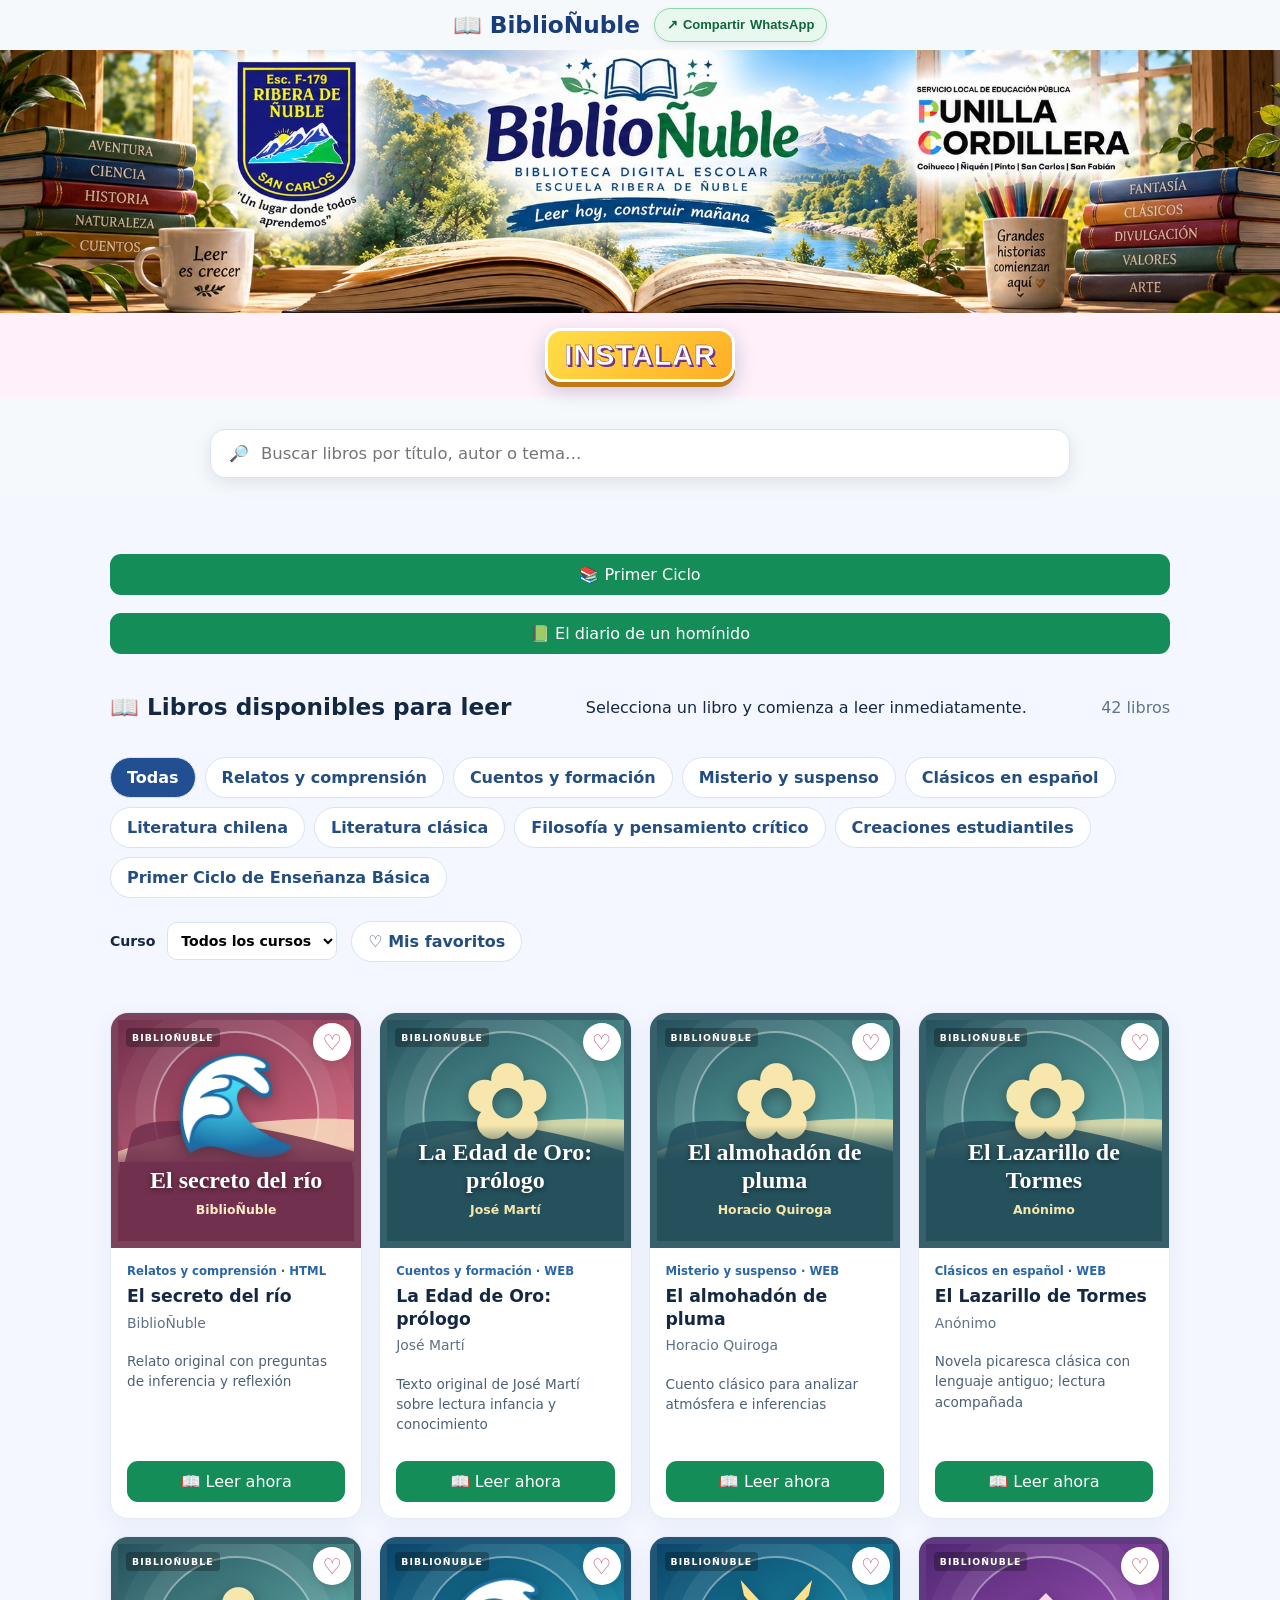
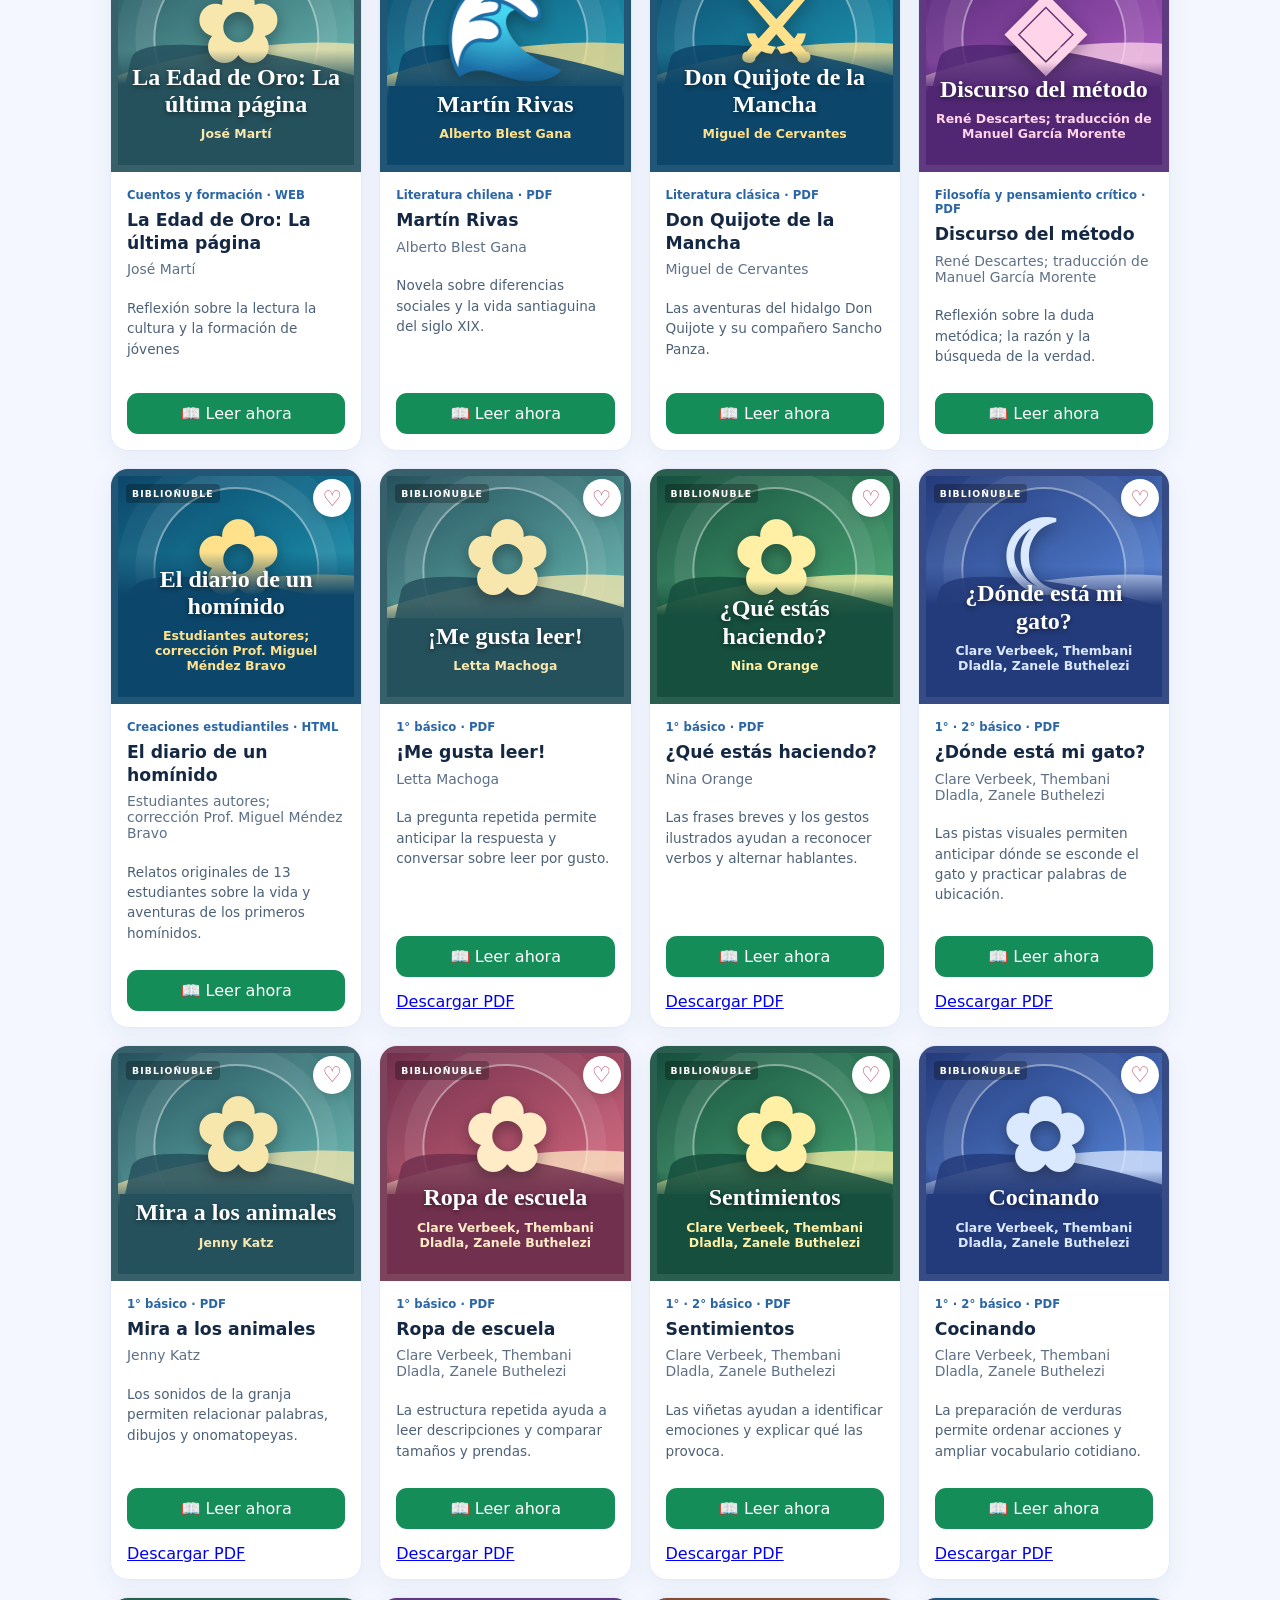
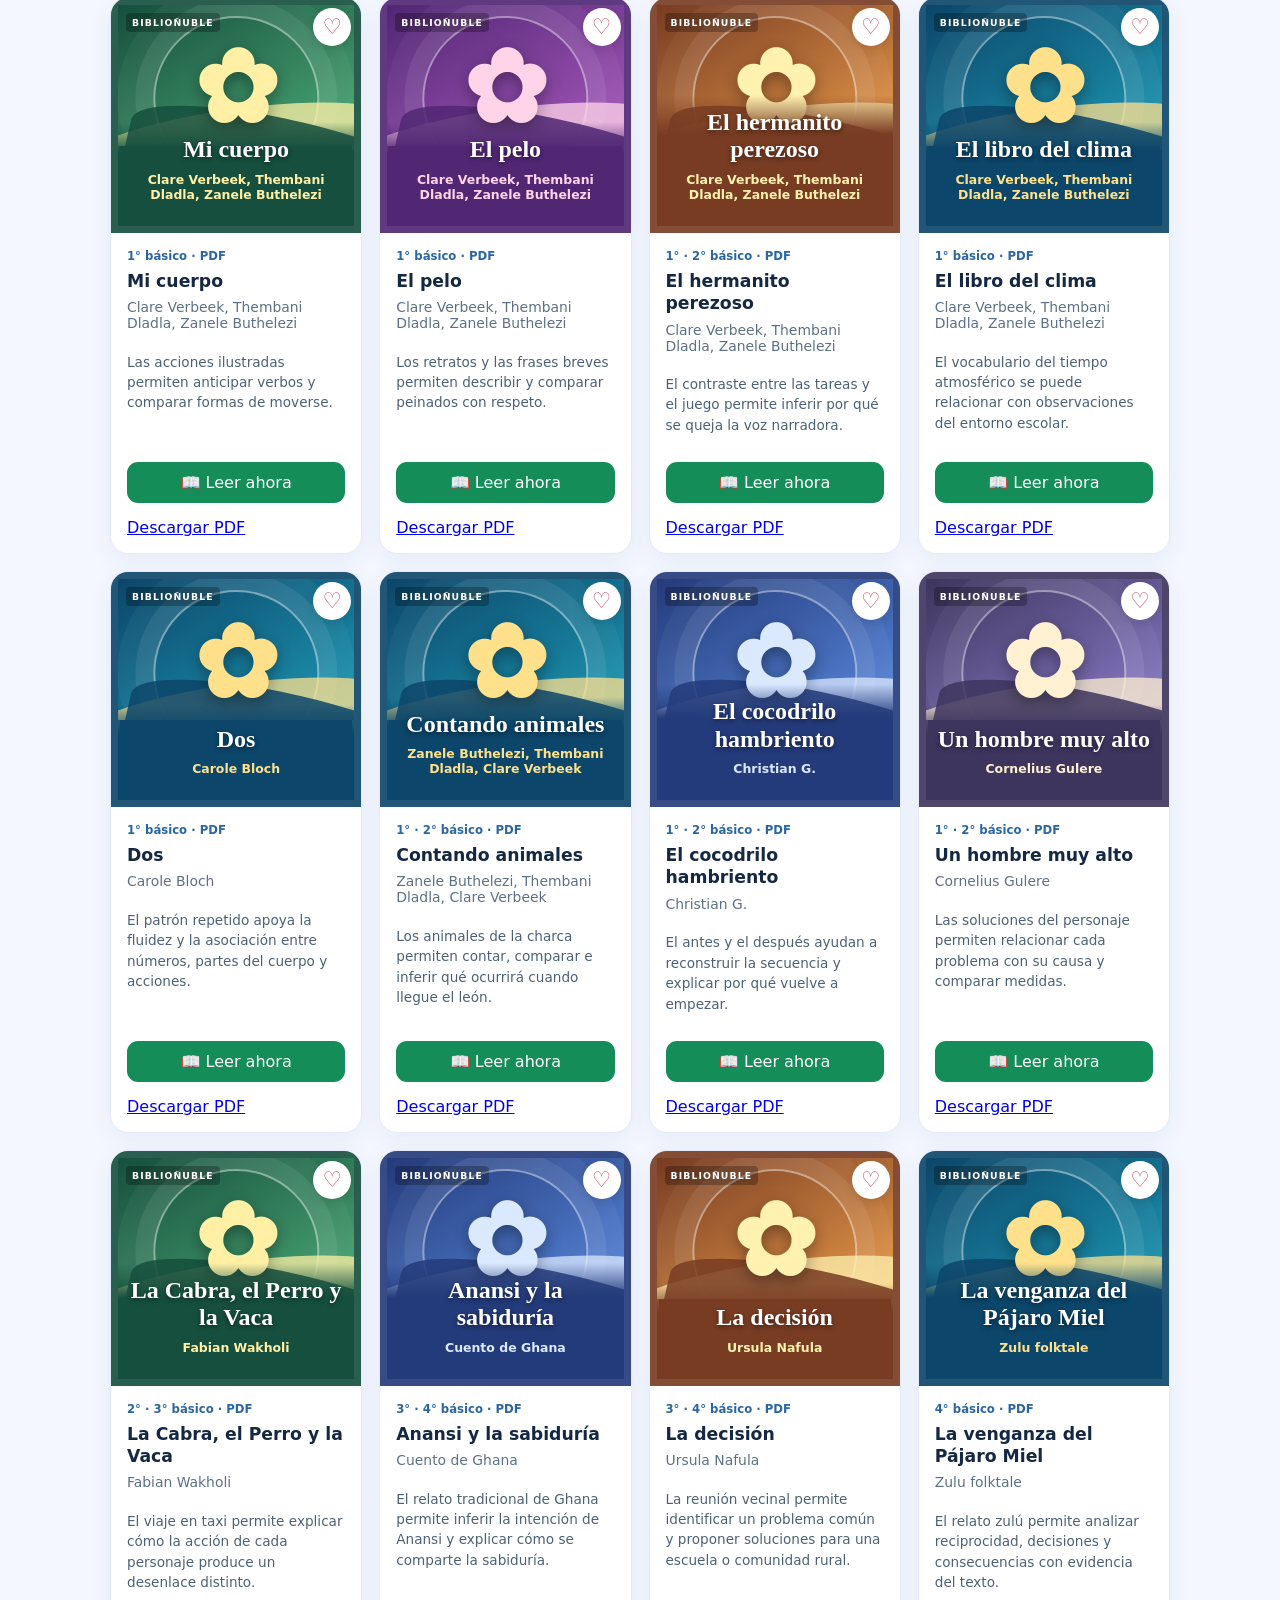
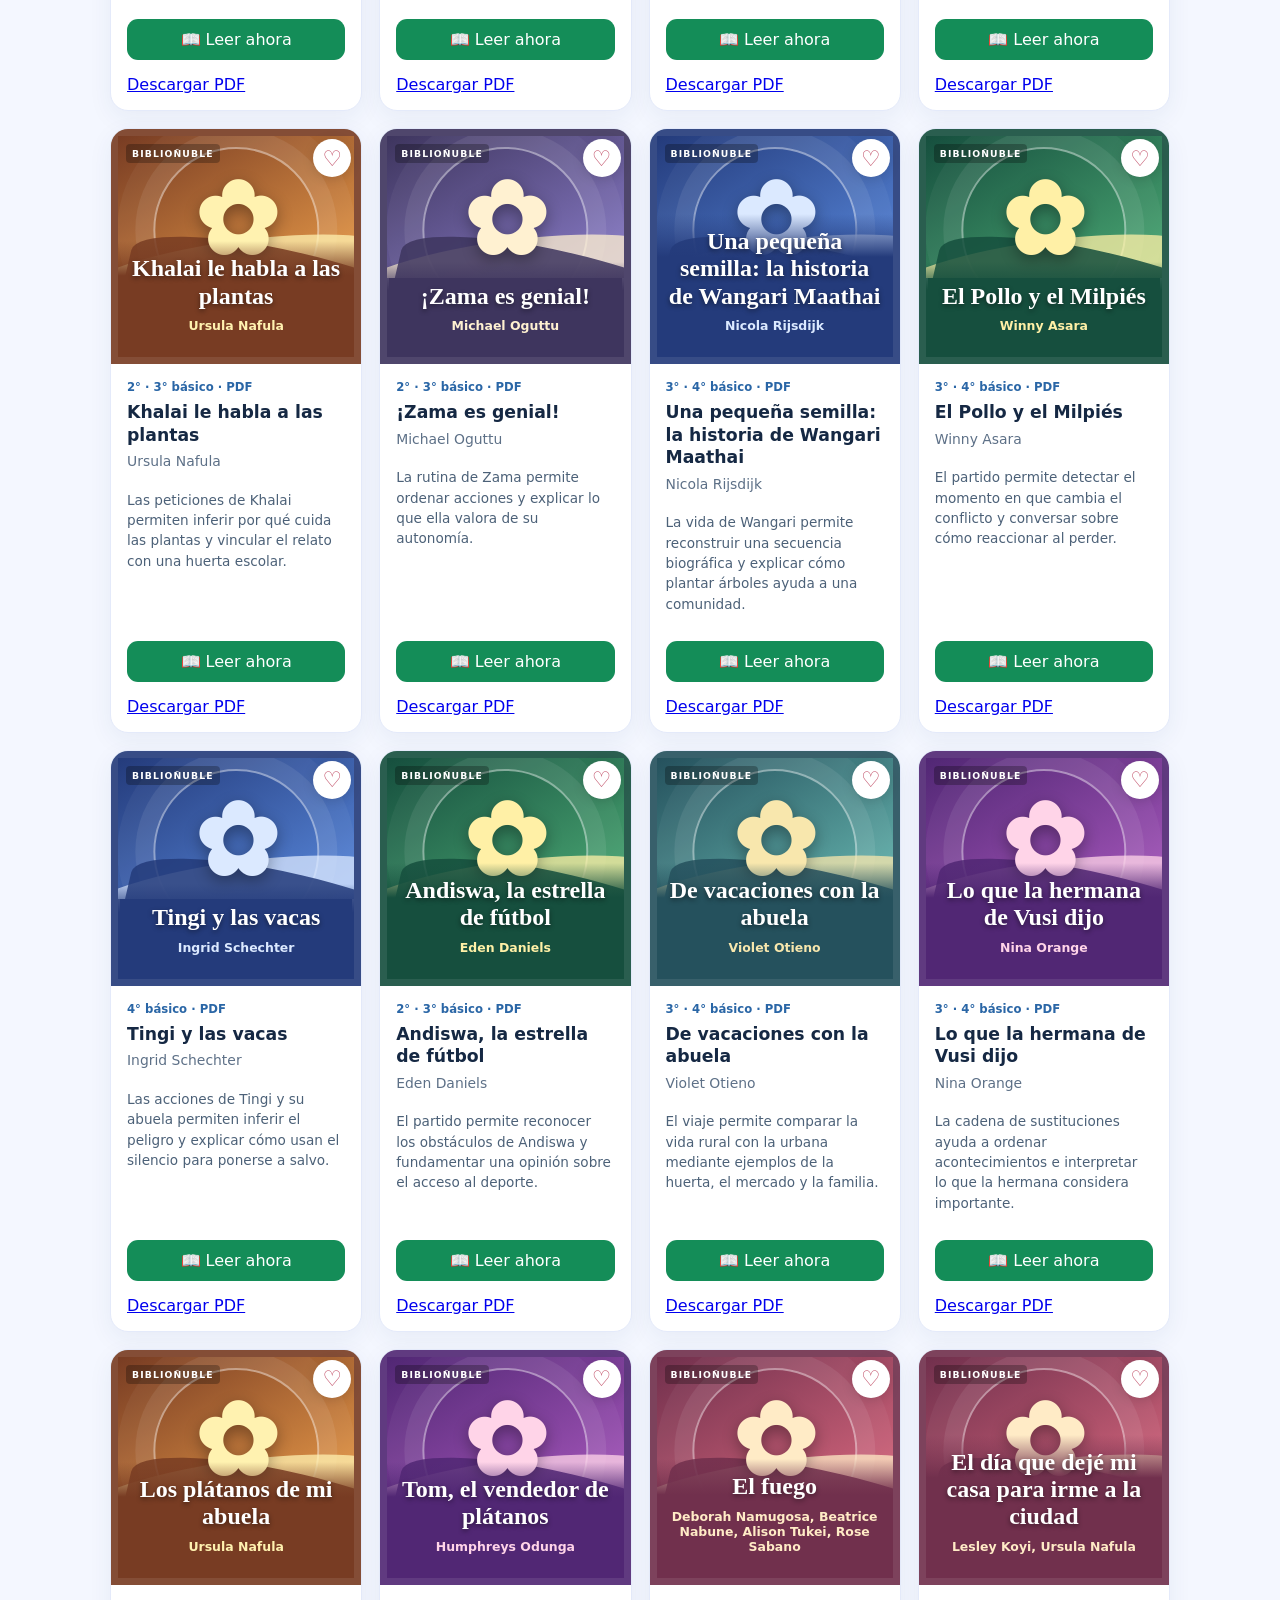
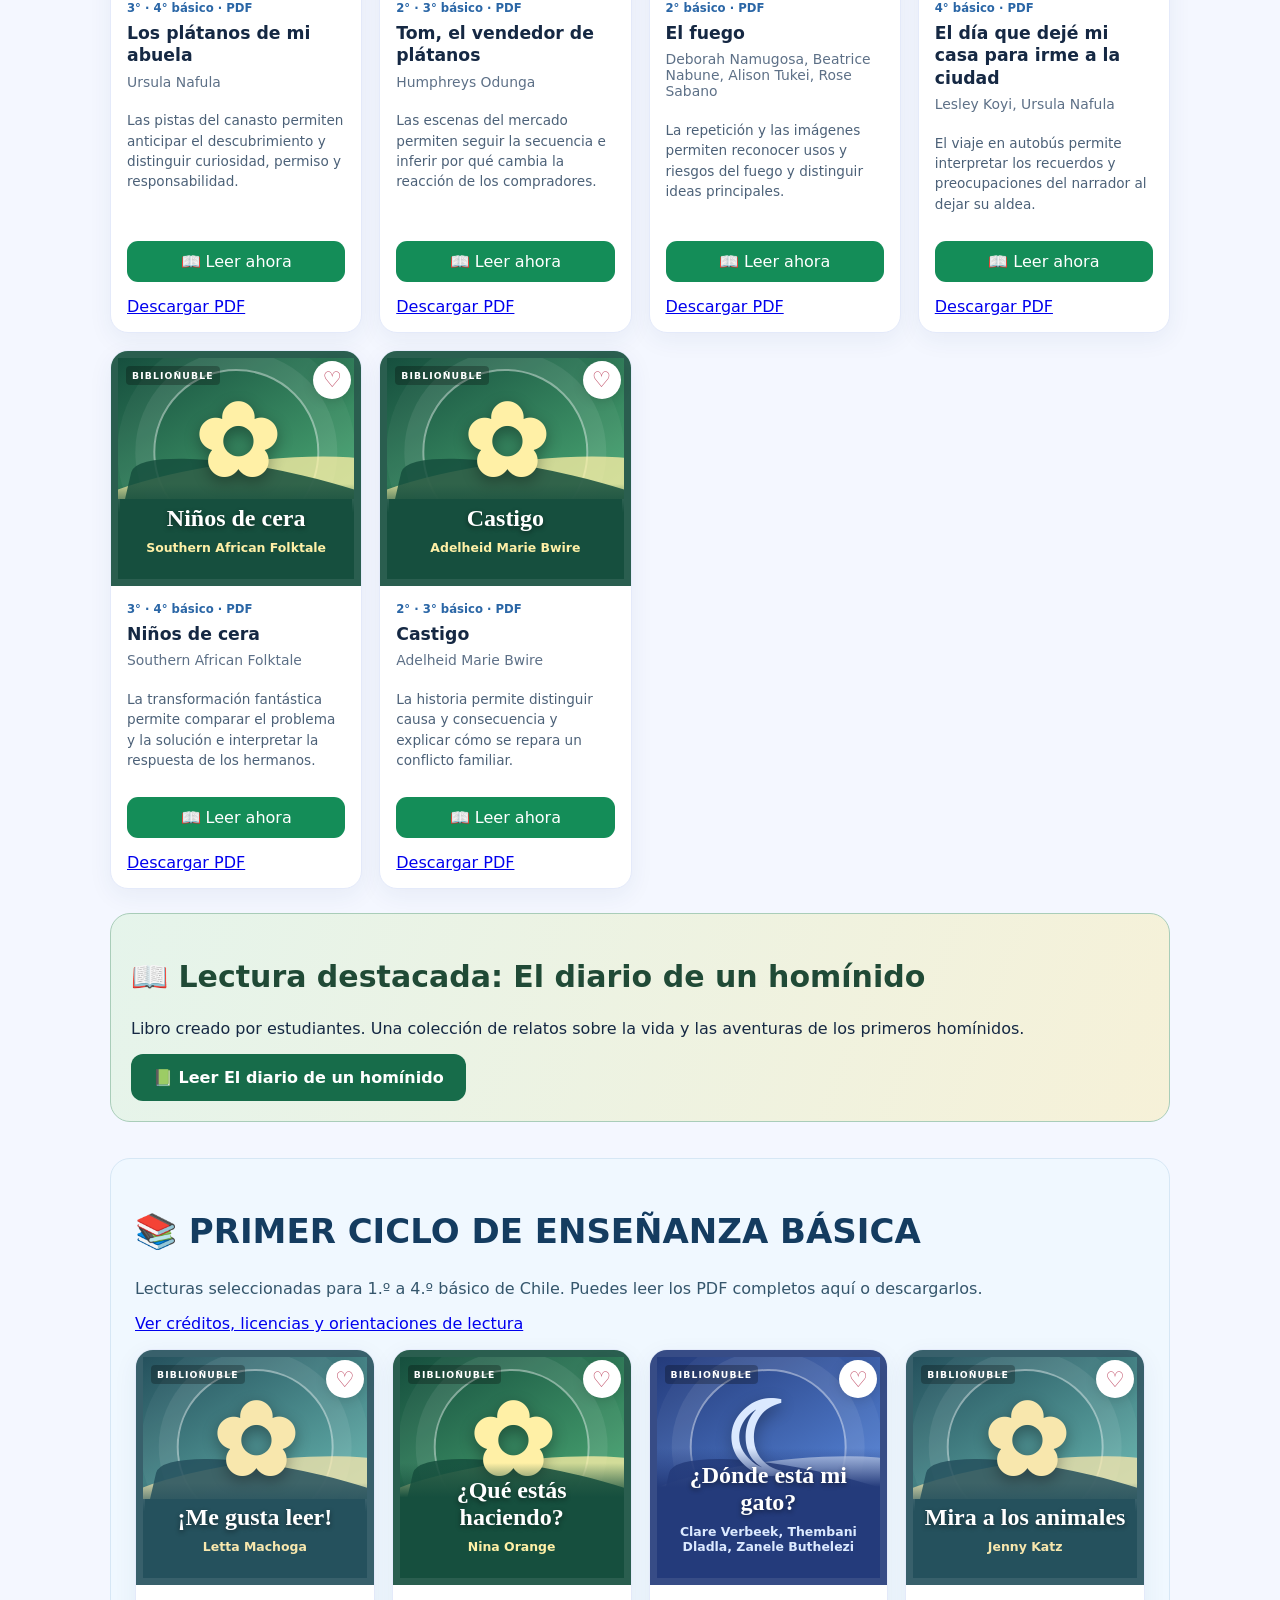
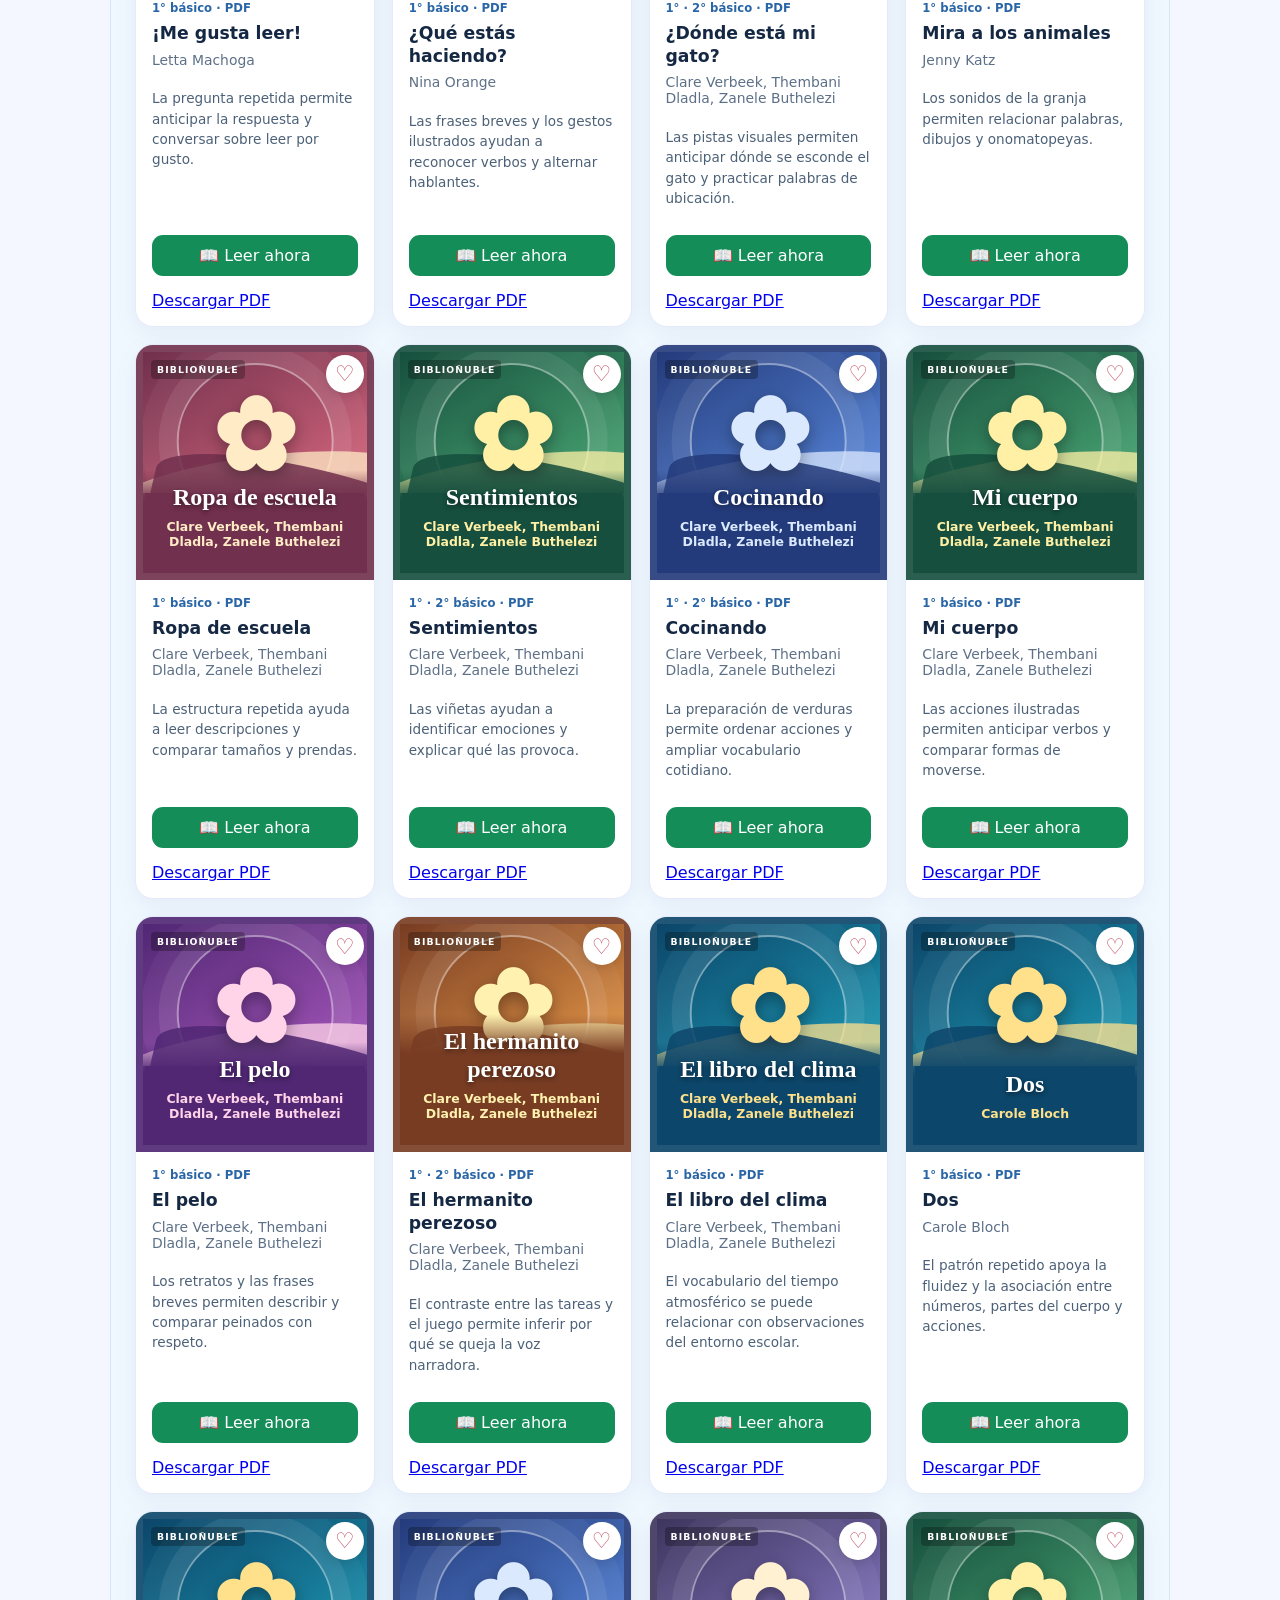
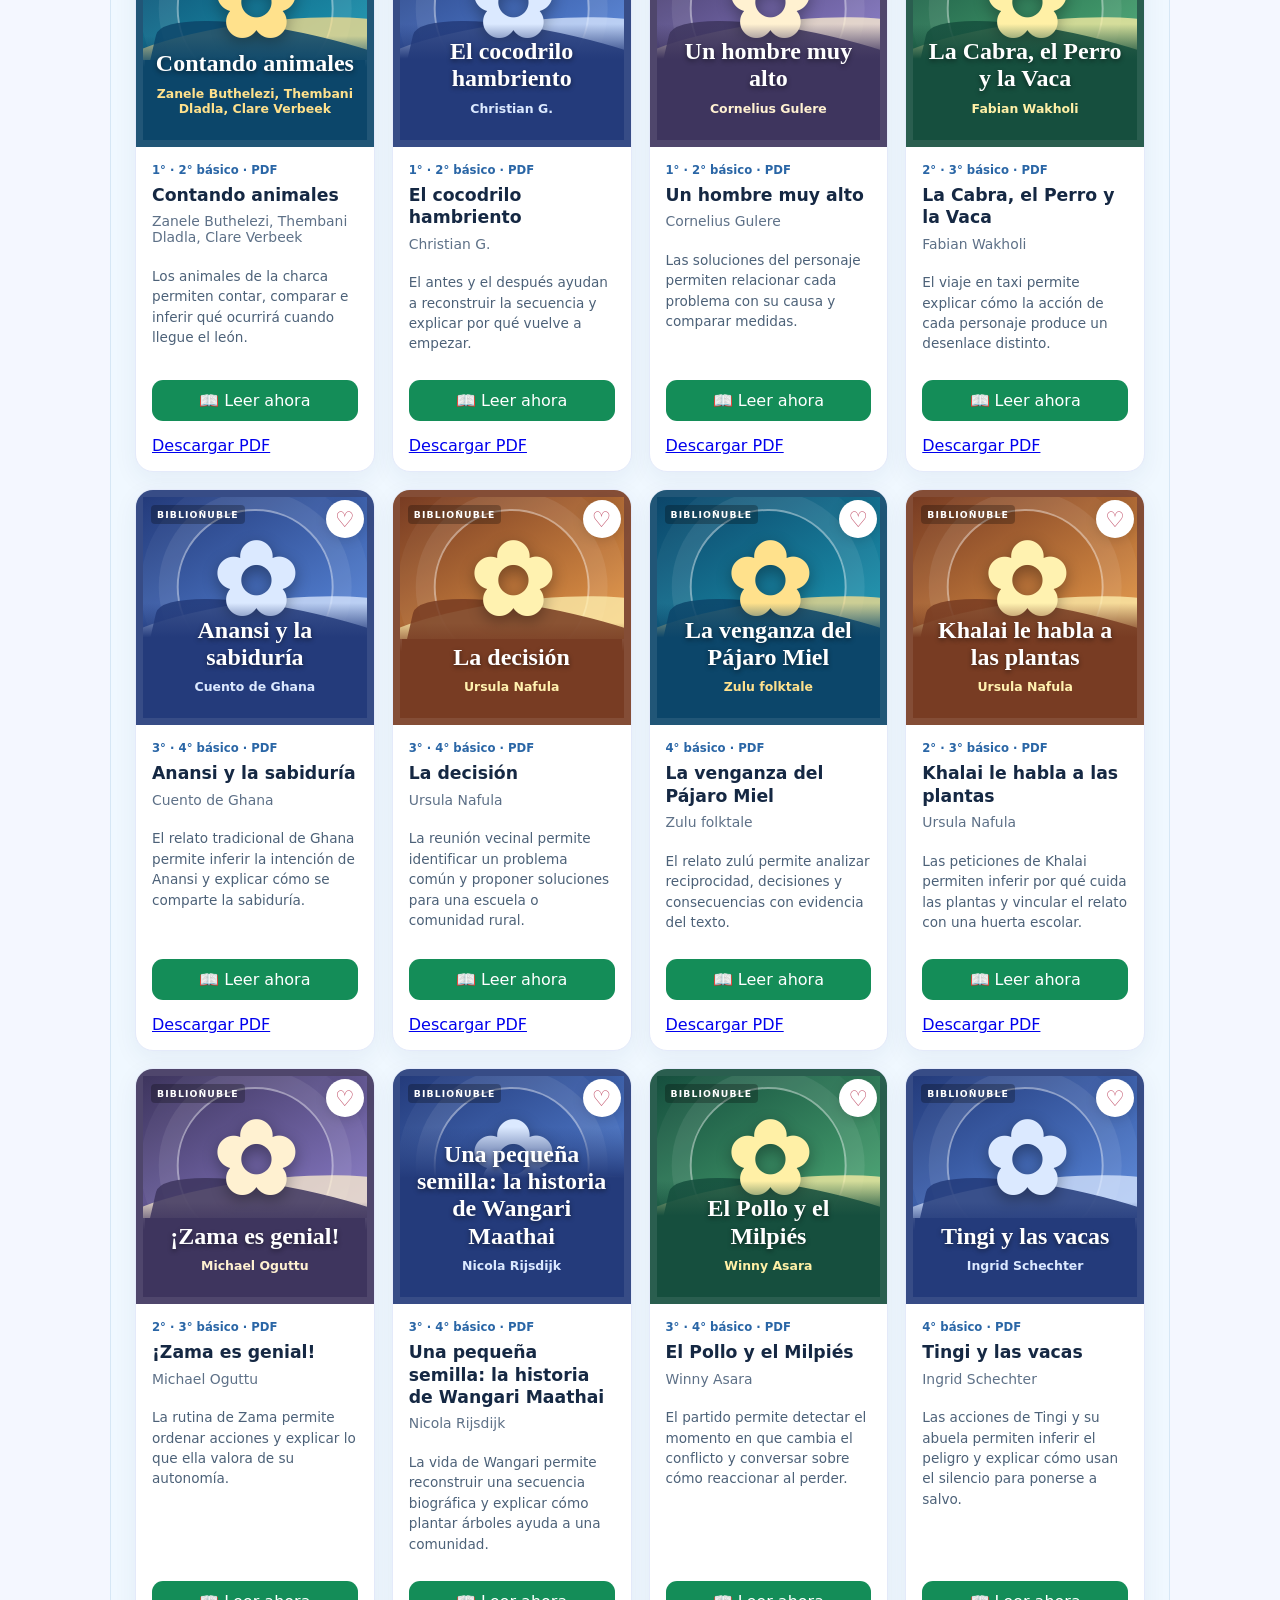
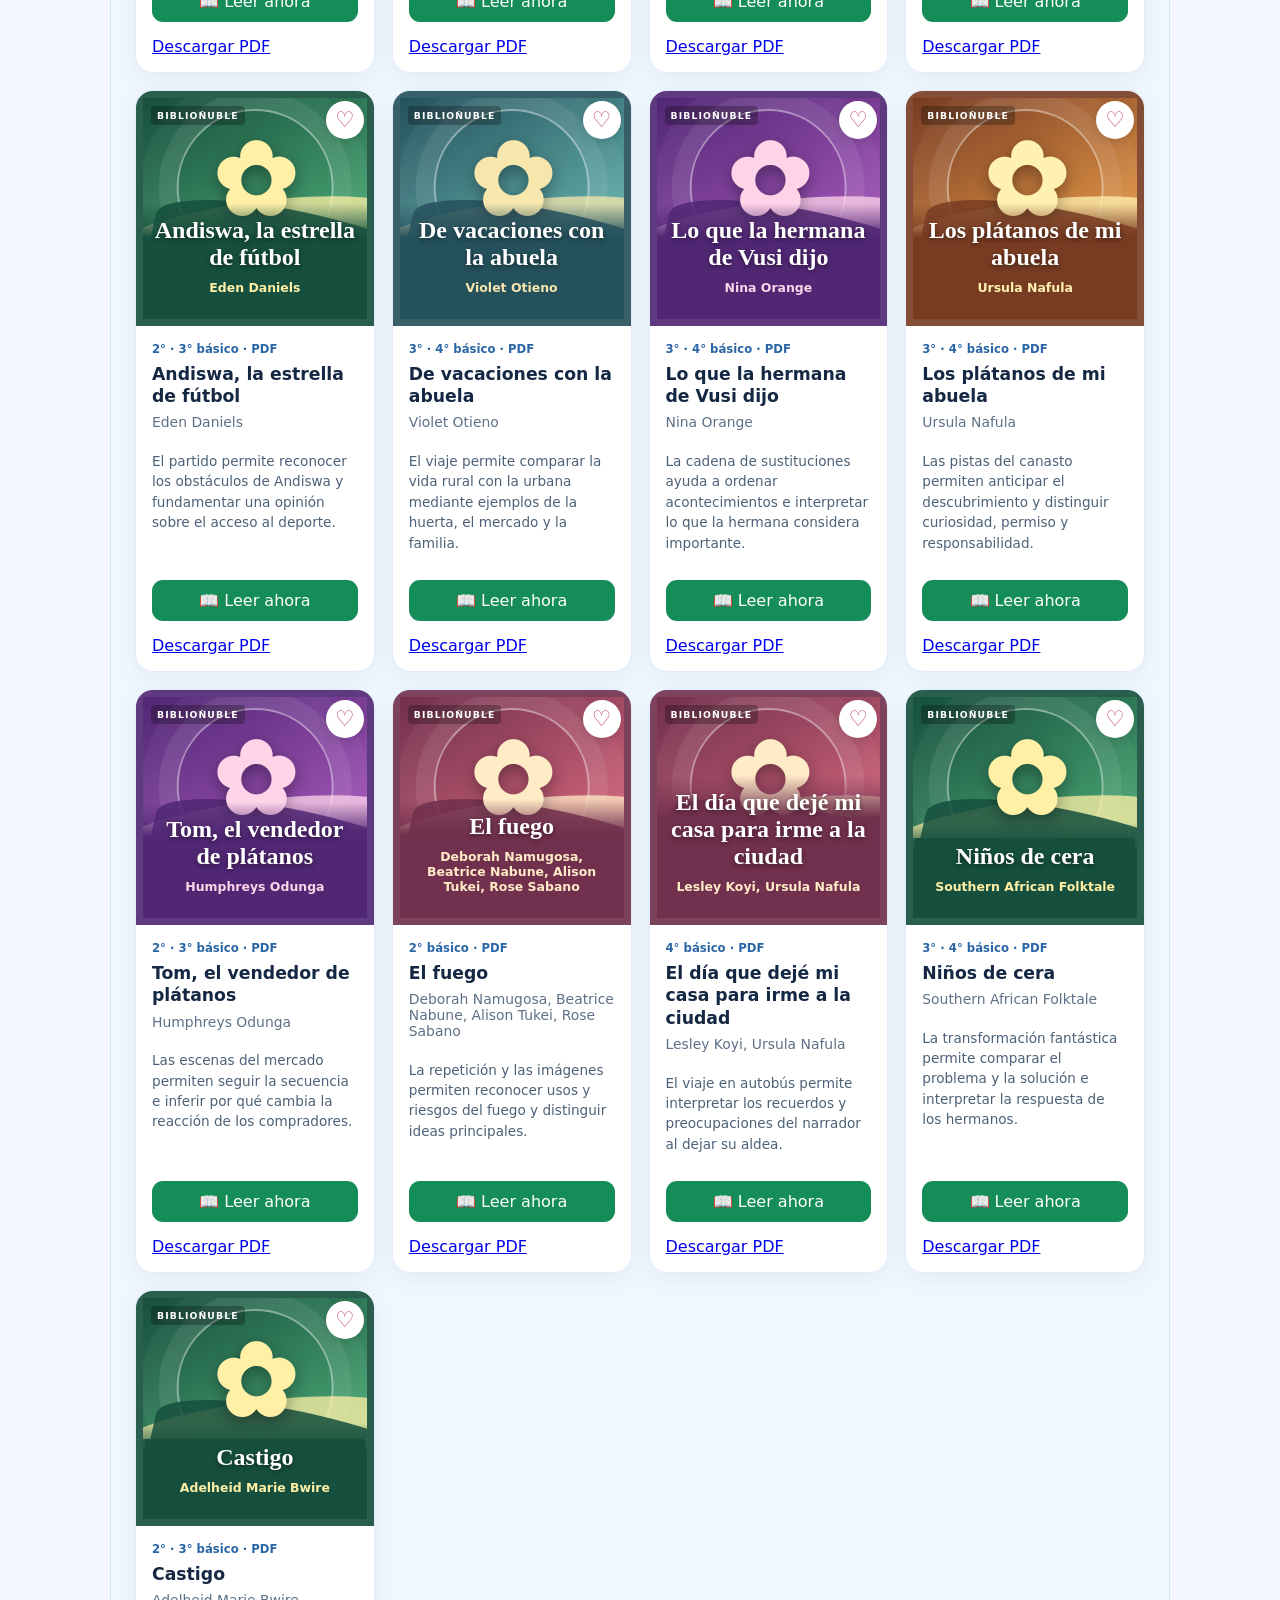
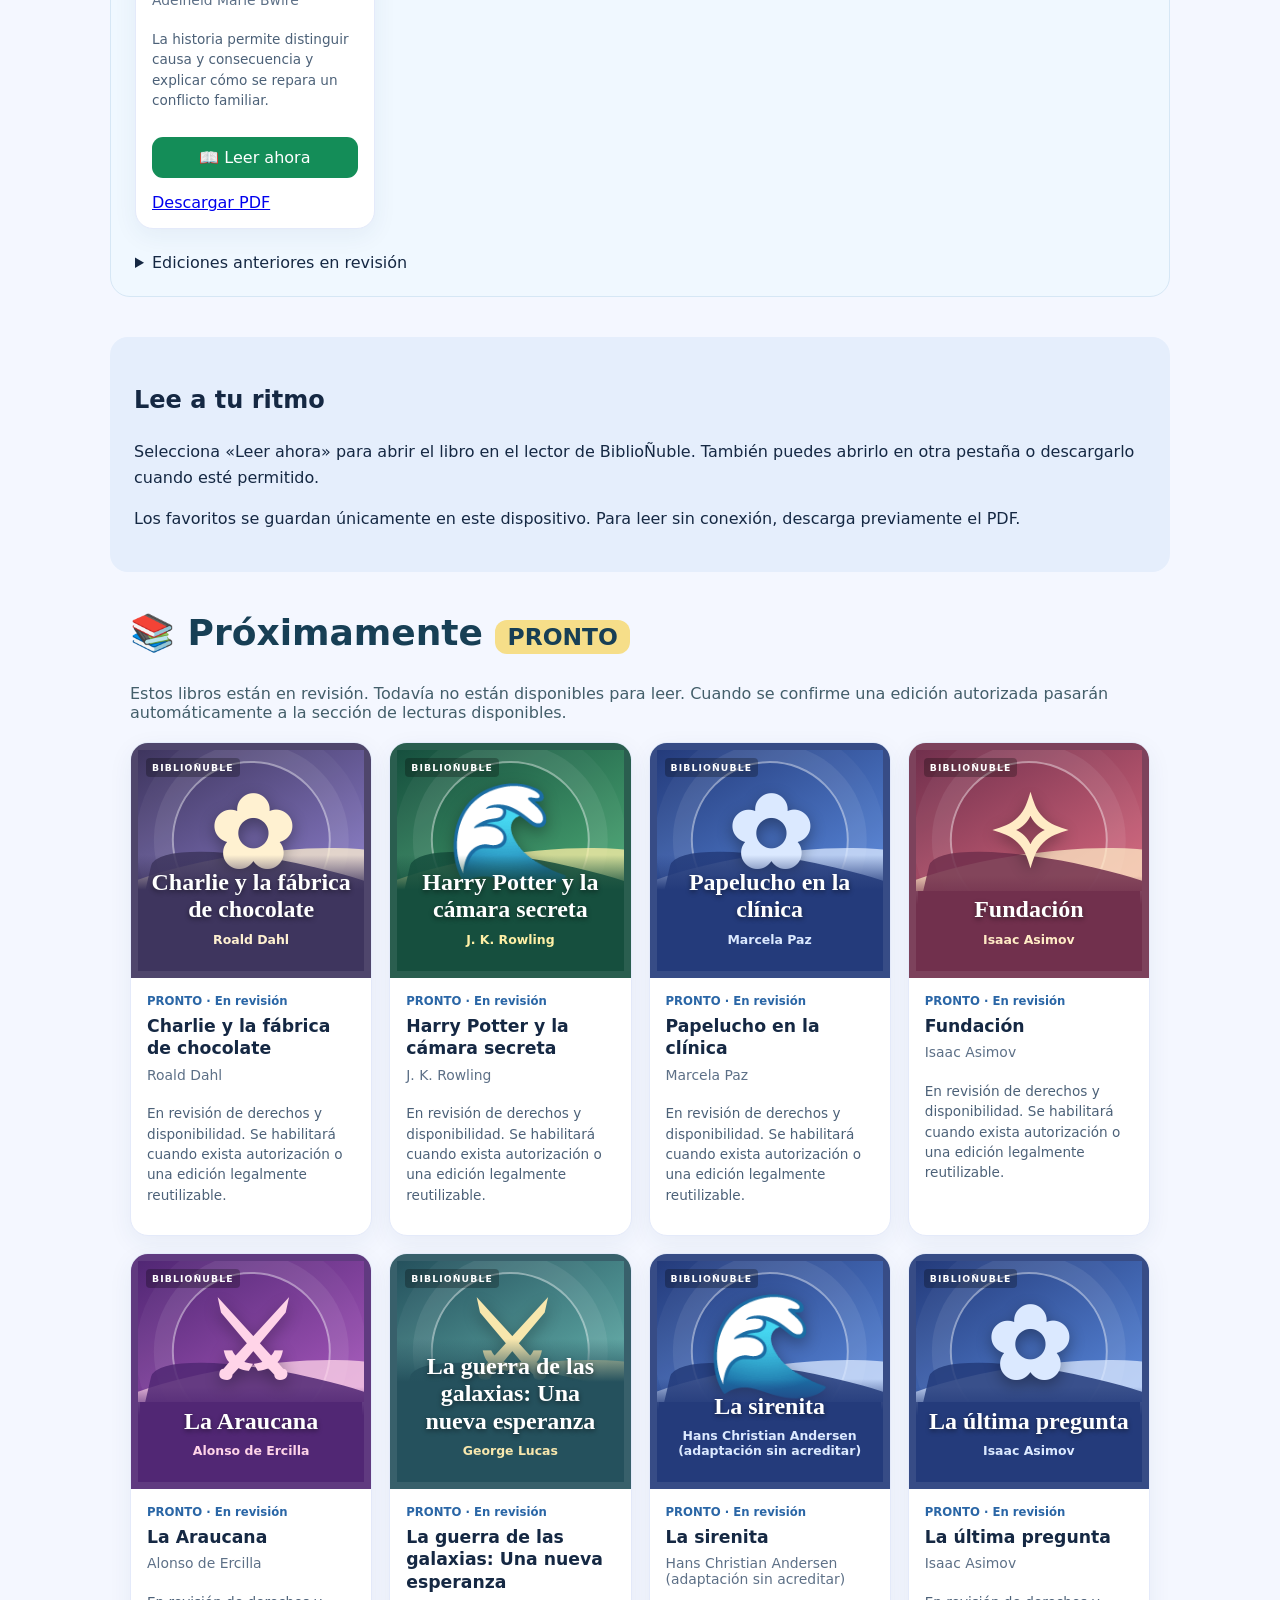
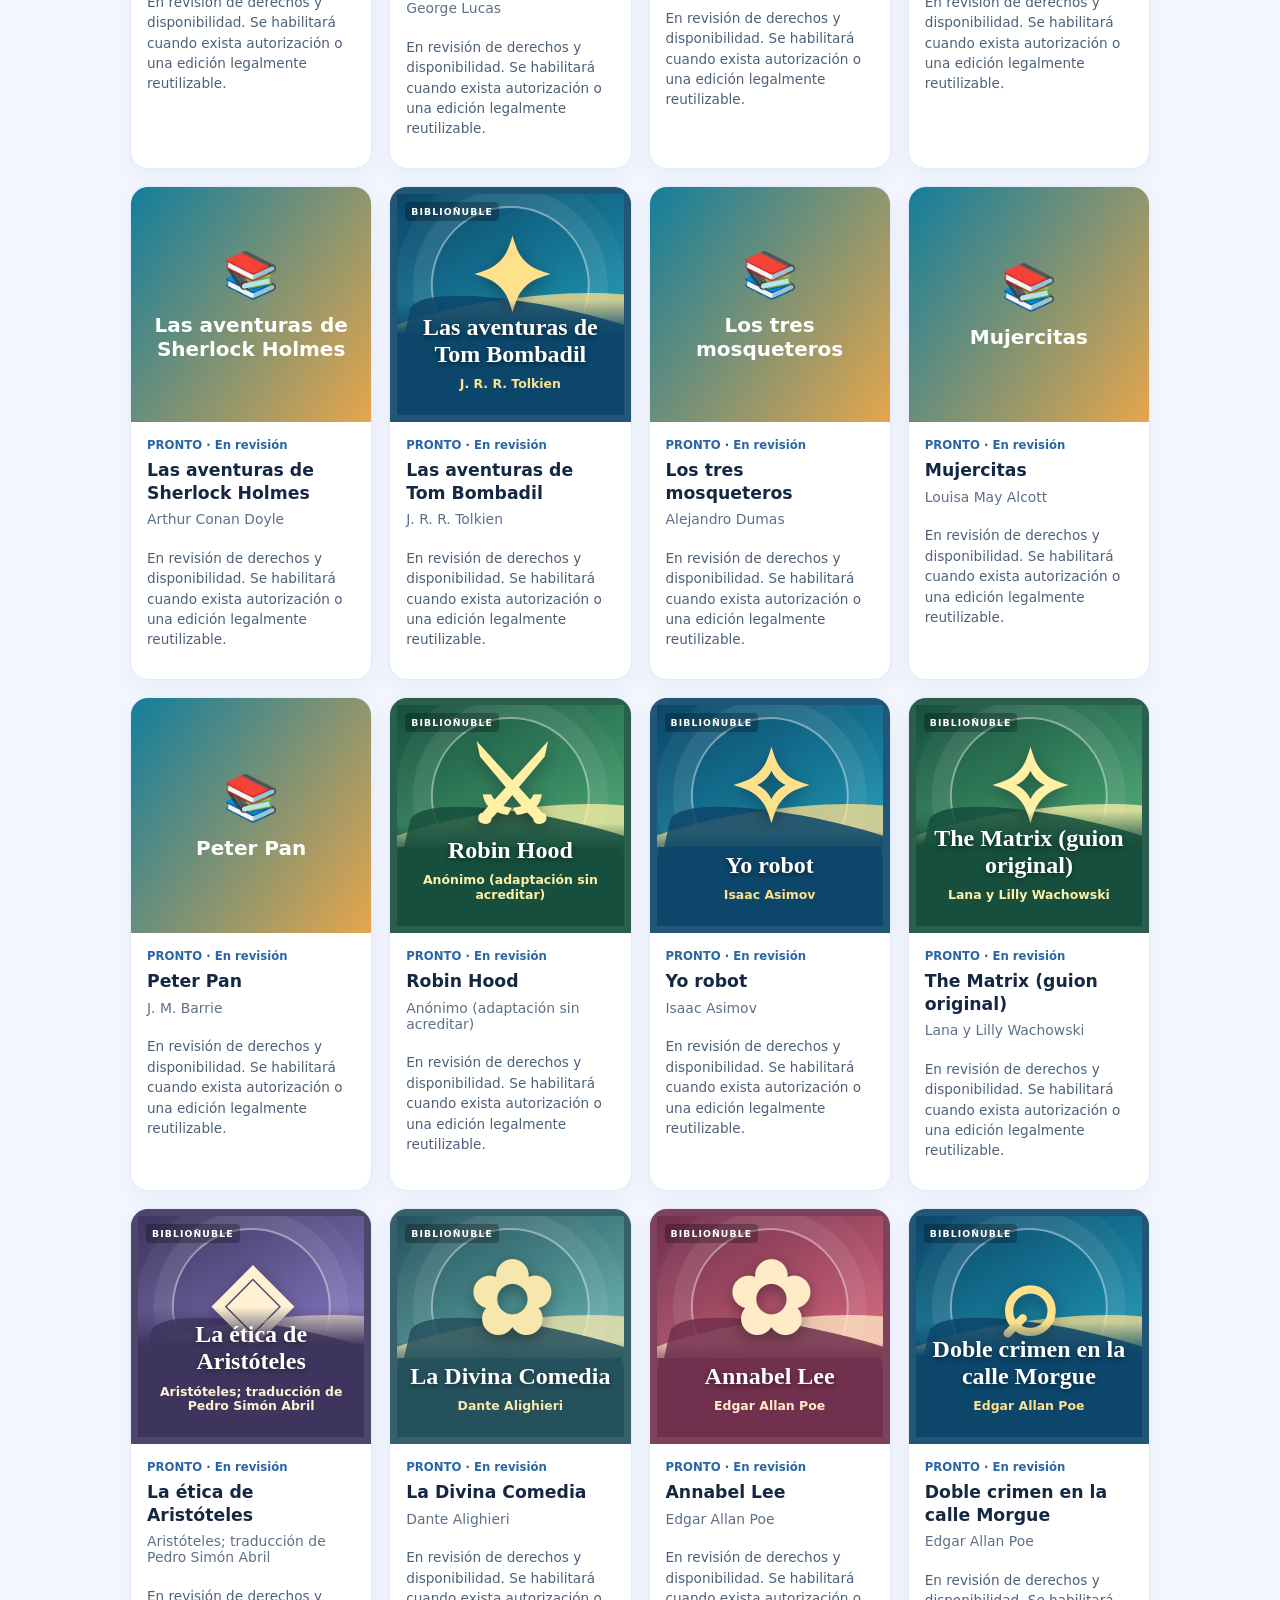
==== index.html @ a60c5095 "Publicar 33 lecturas ilustradas para Primer Ciclo y destacar el Diario" ====
<!doctype html><html lang="es-CL"><head><meta charset="utf-8"><meta name="viewport" content="width=device-width,initial-scale=1"><meta name="theme-color" content="#183e79"><meta name="description" content="Biblioteca Digital Escolar Ribera de Ñuble"><script>window.__biblioInstallPrompt=null;window.addEventListener('beforeinstallprompt',function(e){e.preventDefault();window.__biblioInstallPrompt=e;window.dispatchEvent(new Event('biblio-install-ready'))});</script><link rel="manifest" href="manifest.webmanifest"><link rel="icon" href="icons/biblionuble.svg"><link rel="apple-touch-icon" href="icons/icon-192.png"><link rel="stylesheet" href="styles.css?v=35"><title>BiblioÑuble · Biblioteca Digital Escolar</title><style>header.new-header{background:#f6f9fc!important;color:#153653!important;padding:0 0 18px!important}header .new-hero{background:#cde8f1 url('./assets/cabecera-biblionuble.jpg') center/cover no-repeat!important;min-height:350px!important}header .hero-overlay{display:grid!important;grid-template-columns:minmax(90px,1fr) minmax(240px,2.6fr) minmax(90px,1fr)!important;max-width:1300px;margin:auto;align-items:start;gap:12px;padding:24px 14px}header .hero-center{text-align:center!important}header .hero-center h1{font:bold clamp(38px,6vw,78px) Georgia,serif!important;color:#142a78!important;margin:5px 0!important}header .hero-center h1 span{color:#087347!important}header .hero-center p{font-weight:800;color:#173e70;letter-spacing:.08em}header .hero-logo{display:flex;flex-direction:column;align-items:center;justify-content:center;gap:8px;text-align:center;width:100%;max-width:200px;min-height:155px;padding:12px;border:3px solid #e4c75d;border-radius:12px;background:#17287c;color:#fff;box-shadow:0 5px 18px #1235}header .hero-logo-right{background:white;color:#142747;border-color:#d5dfeb}header .hero-logo strong{font-size:clamp(13px,1.7vw,23px)}header .hero-logo .logo-small{font-size:10px}header .hero-motto{display:inline-block;background:#184b84;color:white;padding:8px 18px;border-radius:40px}header .topnav{display:flex;justify-content:space-between;align-items:center;min-height:54px}header .topnav .brand{color:#193c7a}header .search-strip{max-width:900px;margin:14px auto 0}header .search{background:#fff;border-radius:15px;padding:13px 18px;display:flex;gap:10px}header .search input{flex:1;border:0;outline:0}main .read{background:#148d58!important}@media(max-width:600px){header .new-hero{min-height:260px!important}header .hero-overlay{grid-template-columns:65px minmax(0,1fr) 65px!important;gap:4px;padding:18px 6px}header .hero-logo{min-height:90px;padding:5px 2px;gap:3px}header .hero-logo strong{font-size:8px}header .hero-logo .logo-small{font-size:6px}header .hero-center h1{font-size:30px!important}header .hero-center p{font-size:10px}header .hero-motto{font-size:11px;padding:5px}}
header.new-header .new-hero .hero-logo{background:transparent!important;border:0!important;box-shadow:none!important;border-radius:0!important;width:100%!important;max-width:210px!important;height:175px!important;min-height:0!important;padding:0!important;display:flex!important;align-items:center!important;justify-content:center!important}
header.new-header .new-hero .hero-logo img{width:100%!important;height:100%!important;object-fit:contain!important;display:block!important;filter:drop-shadow(0 3px 6px #ffffffa8)}
header.new-header .new-hero .hero-logo img[hidden]{display:none!important}
header.new-header .new-hero{background-image:linear-gradient(90deg,#ffffffa8,#ffffff22 35%,#ffffff22 65%,#ffffffa8),url('./assets/cabecera-biblionuble.jpg')!important;background-position:center!important;background-size:cover!important}
header.new-header .new-hero:before{display:none!important}
header.new-header .hero-center{padding:8px 10px;border-radius:20px;background:#ffffffe0;box-shadow:0 5px 22px #163e5933}
header.new-header .hero-center h1{line-height:1.1!important}
@media(max-width:650px){header.new-header .new-hero .hero-logo{height:90px!important;max-width:80px!important}header.new-header .hero-center{padding:9px 3px}header.new-header .hero-center h1{font-size:clamp(26px,7vw,39px)!important}header.new-header .hero-center p{font-size:9px!important}header.new-header .new-hero{min-height:260px!important}}
</style><style id="mobile-install-safety">[hidden]{display:none!important}.new-header .install-strip{display:flex!important;position:relative!important;z-index:50!important;clear:both!important;justify-content:center!important;padding:12px!important;background:#fff0fa!important}.new-header .install-strip #install{position:static!important;width:190px!important;height:54px!important;min-width:0!important;min-height:0!important;max-width:190px!important;overflow:hidden!important;transform:none!important;animation:none!important;padding:6px!important;border-radius:16px!important}.new-header .install-strip #install .install-word{font:900 29px/1 'Trebuchet MS',Arial,sans-serif!important;letter-spacing:.03em!important}.new-header .topnav #install{display:none!important}</style><style id="banner-fix">header.new-header .new-hero{background:none!important;min-height:0!important;height:auto!important;display:block!important}header.new-header .new-hero:before{display:none!important}header.new-header .new-hero .banner-original{display:block;width:100%;height:auto;max-height:none;object-fit:contain}header.new-header .new-hero .hero-overlay{display:none!important}</style></head><body><header class="new-header"><nav class="topnav wrap"><div class="brand">📖 BiblioÑuble</div><a class="share-whatsapp" href="https://api.whatsapp.com/send?text=Te%20invito%20a%20visitar%20Biblio%C3%91uble%2C%20nuestra%20biblioteca%20digital%20escolar%20gratuita%3A%20https%3A%2F%2Fbibliotecariberadenuble.github.io%2Fbiblionuble%2F" target="_blank" rel="noopener noreferrer" aria-label="Compartir BiblioÑuble por WhatsApp" title="Compartir por WhatsApp"><span aria-hidden="true">↗</span> Compartir <span class="share-wa-label">WhatsApp</span></a></nav><section class="new-hero" aria-label="BiblioÑuble, biblioteca digital de la Escuela Ribera de Ñuble"><img class="banner-original" src="./assets/cabecera-biblionuble.jpg" alt="BiblioÑuble, Biblioteca Digital Escolar Ribera de Ñuble: libros abiertos, paisaje de Ñuble e insignias institucionales de la escuela y del SLEP Punilla Cordillera"></section><div class="install-strip" aria-label="Instala la biblioteca en tu celular" hidden><button id="install" type="button" hidden aria-label="Instalar BiblioÑuble en mi celular"><span class="install-word">INSTALAR</span></button></div><div class="search-strip wrap"><label class="search"><span>🔎</span><input id="search" placeholder="Buscar libros por título, autor o tema…" aria-label="Buscar libros"></label></div></header><main class="wrap"><nav aria-label="Accesos de la biblioteca" style="display:flex;flex-wrap:wrap;gap:12px;margin:20px 0"><a class="read" href="#primer-ciclo">📚 Primer Ciclo</a><a class="read" href="./lecturas/el-diario-de-un-hominido.html">📗 El diario de un homínido</a></nav><div class="section-head"><h2>📖 Libros disponibles para leer</h2><p class="section-subtitle">Selecciona un libro y comienza a leer inmediatamente.</p><span id="count"></span></div><div class="chips" id="categories"></div><div class="tools"><label>Curso <select id="course"><option value="">Todos los cursos</option><option>1°</option><option>2°</option><option>3°</option><option>4°</option><option>5°</option><option>6°</option><option>7°</option><option>8°</option></select></label><button id="favoritesToggle" class="secondary">♡ Mis favoritos</button></div><p class="notice" id="status" role="status"></p><div class="books" id="books"><article class="book"><div class="cover"><span class="placeholder">📖</span></div><div class="bookbody"><span class="tag">Relatos y comprensión · HTML</span><h3>El secreto del río</h3><p class="author">BiblioÑuble</p><p class="description">Lectura original gratuita con preguntas de comprensión.</p><a class="read" href="./lecturas/el-secreto-del-rio.html">📖 Leer ahora</a></div></article></div><section id="lectura-hominido" class="wrap" style="margin:24px auto;padding:20px;border-radius:20px;background:linear-gradient(110deg,#e5f4eb,#f6f1d8);border:1px solid #a9cdb9"><h2 style="font-size:clamp(22px,3vw,30px);color:#204a36">📖 Lectura destacada: El diario de un homínido</h2><p>Libro creado por estudiantes. Una colección de relatos sobre la vida y las aventuras de los primeros homínidos.</p><a href="./lecturas/el-diario-de-un-hominido.html" style="display:inline-block;background:#176c4a;color:white;padding:14px 22px;border-radius:12px;font-weight:800;text-decoration:none">📗 Leer El diario de un homínido</a></section><section id="primer-ciclo" class="wrap" aria-labelledby="primer-ciclo-title" style="margin:36px auto;padding:24px;border-radius:20px;background:#f0f8ff;border:1px solid #d6e7f5"><h2 id="primer-ciclo-title" style="font-size:clamp(24px,3vw,34px);color:#143c60">📚 PRIMER CICLO DE ENSEÑANZA BÁSICA</h2><p style="color:#35566c">Lecturas seleccionadas para 1.º a 4.º básico de Chile. Puedes leer los PDF completos aquí o descargarlos.</p><p><a href="https://github.com/bibliotecariberadenuble/biblionuble/blob/main/CREDITOS-PRIMER-CICLO.md">Ver créditos, licencias y orientaciones de lectura</a></p><div id="primerCicloBooks" class="books"></div><details style="margin-top:24px"><summary>Ediciones anteriores en revisión</summary><div class="books"><article class="book"><div class="cover"><img src="./portadas/primer-ciclo-clasicos.svg" alt="Portada ilustrada temática de la lectura infantil" loading="lazy" style="width:100%;height:100%;object-fit:cover;border-radius:12px"></div><div class="bookbody"><span class="tag">2.º a 4.º básico · Licencia CC BY-NC-ND</span><h3>Cuentos de los hermanos Grimm</h3><p class="author">Jacob y Wilhelm Grimm · Imprenta Nacional de Costa Rica (2013)</p><p class="description">Selección de cuentos tradicionales. Algunas historias contienen violencia o prejuicios de época y requieren mediación docente. Edición reutilizable sin modificaciones, con atribución y sin fines comerciales.</p><p class="unavailable">PDF pendiente de alojamiento y verificación del enlace</p></div></article><article class="book"><div class="cover"><img src="./portadas/primer-ciclo-mitos.svg" alt="Portada ilustrada temática de la lectura infantil" loading="lazy" style="width:100%;height:100%;object-fit:cover;border-radius:12px"></div><div class="bookbody"><span class="tag">2.º a 4.º básico · Revisión de derechos</span><h3>Los clásicos</h3><p class="author">Adaptaciones de Horacio Clemente y Beatriz Ferro</p><p class="description">Cinco relatos ilustrados, útiles para lectura guiada. La edición homenaje de 2014 incluye derechos de adaptadores e ilustradores.</p><p class="unavailable">Próximamente · autorización de redistribución pendiente</p></div></article><article class="book"><div class="cover"><img src="./portadas/primer-ciclo-grimm.svg" alt="Portada ilustrada temática de la lectura infantil" loading="lazy" style="width:100%;height:100%;object-fit:cover;border-radius:12px"></div><div class="bookbody"><span class="tag">3.º a 4.º básico · Revisión de derechos</span><h3>Mitos y cuentos tradicionales</h3><p class="author">Colección Cuentos de Polidoro</p><p class="description">Relatos ilustrados para lectura acompañada, inferencias y comparación de culturas.</p><p class="unavailable">Próximamente · autorización de redistribución pendiente</p></div></article><article class="book"><div class="cover"><img src="./portadas/primer-ciclo-andersen.svg" alt="Portada ilustrada temática de la lectura infantil" loading="lazy" style="width:100%;height:100%;object-fit:cover;border-radius:12px"></div><div class="bookbody"><span class="tag">3.º a 4.º básico · Selección docente</span><h3>Cuentos clásicos para niños</h3><p class="author">Hans Christian Andersen</p><p class="description">Antología extensa. Contiene relatos con muerte y violencia, por lo que no se recomienda completa para lectura autónoma de primer ciclo.</p><p class="unavailable">Próximamente · traducción y edición en revisión</p></div></article><article class="book"><div class="cover"><img src="./portadas/primer-ciclo-esopo.svg" alt="Portada ilustrada temática de la lectura infantil" loading="lazy" style="width:100%;height:100%;object-fit:cover;border-radius:12px"></div><div class="bookbody"><span class="tag">2.º a 4.º básico · Selección de fábulas</span><h3>Fábulas de Esopo</h3><p class="author">Edición de Educación y Desarrollo Contemporáneo S. A. (2000)</p><p class="description">Algunas de las 300 fábulas son útiles, pero la edición completa incluye textos e ilustraciones protegidos y contenidos no apropiados para todos los cursos.</p><p class="unavailable">Próximamente · licencia de redistribución pendiente</p></div></article><article class="book"><div class="cover"><img src="./portadas/primer-ciclo-perrault.svg" alt="Portada ilustrada temática de la lectura infantil" loading="lazy" style="width:100%;height:100%;object-fit:cover;border-radius:12px"></div><div class="bookbody"><span class="tag">3.º a 4.º básico · Lectura guiada</span><h3>Cuentos para soñar y pensar</h3><p class="author">Charles Perrault · Dirección General de Bibliotecas (México, 2013)</p><p class="description">Cuentos clásicos ilustrados por niños. Edición institucional con derechos reservados y autorización de distribución limitada.</p><p class="unavailable">Próximamente · autorización de redistribución pendiente</p></div></article></div><p style="font-size:.9em;color:#526d7e">El principito no se incluye en esta colección: su lectura completa es más adecuada desde segundo ciclo y el PDF de 2016 declara derechos editoriales reservados.</p></details></section><section class="about"><h2>Lee a tu ritmo</h2><p>Selecciona «Leer ahora» para abrir el libro en el lector de BiblioÑuble. También puedes abrirlo en otra pestaña o descargarlo cuando esté permitido.</p><p>Los favoritos se guardan únicamente en este dispositivo. Para leer sin conexión, descarga previamente el PDF.</p></section><section class="wrap" id="pendingSection" aria-label="Próximamente: libros en revisión" style="margin:38px auto 52px"><h2 style="font-size:clamp(25px,3vw,36px);color:#173f55">📚 Próximamente <span style="background:#f6de89;border-radius:12px;padding:3px 12px;font-size:.65em">PRONTO</span></h2><p style="margin:12px 0 20px;color:#435e6a">Estos libros están en revisión. Todavía no están disponibles para leer. Cuando se confirme una edición autorizada pasarán automáticamente a la sección de lecturas disponibles.</p><div id="pendingBooks" class="books"></div></section></main><footer>📖 BiblioÑuble · Escuela Ribera de Ñuble · Chile<div style="margin-top:10px;font-weight:700;text-align:center">Proyecto creado y desarrollado por el profesor Miguel Ángel Méndez Bravo</div></footer><div id="reader" class="reader" hidden role="dialog" aria-modal="true" aria-labelledby="readerTitle"><div class="reader-panel"><div class="reader-bar"><strong id="readerTitle">Lectura</strong><div class="reader-actions"><a id="readerExternal" target="_blank" rel="noopener noreferrer">Abrir lectura ↗</a><button id="readerClose" aria-label="Cerrar lector">✕ Cerrar</button></div></div><iframe id="readerFrame" title="Lector de libros PDF" loading="lazy"></iframe><p class="reader-hint">Si tu dispositivo no muestra la lectura, usa «Abrir lectura» para verlo en el navegador.</p></div></div><script src="config.js?v=6"></script><script src="app.js?v=42" defer></script><script>if('serviceWorker' in navigator){window.addEventListener('load',()=>navigator.serviceWorker.register('./sw.js').catch(err=>console.warn('PWA:',err)))}</script><div id="installHelp" class="install-help" hidden role="dialog" aria-modal="true" aria-labelledby="installHelpTitle"><div class="install-help-card"><button id="installHelpClose" class="install-help-close" type="button" aria-label="Cerrar instrucciones">✕</button><div class="install-help-icon">📲</div><h2 id="installHelpTitle">¡Lleva BiblioÑuble en tu celular!</h2><p id="installHelpSteps">Abre el menú de tu navegador y elige «Añadir a pantalla de inicio».</p><button id="installHelpDone" class="install-help-done" type="button">¡Entendido!</button></div></div></body></html>
---- styles.css ----
*{box-sizing:border-box}body{margin:0;font-family:system-ui,-apple-system,"Segoe UI",sans-serif;background:#f4f7ff;color:#152843}button,input,select{font:inherit}button{cursor:pointer}header{background:linear-gradient(120deg,#183e79,#316fba);color:white;padding:20px 0 34px}.wrap{max-width:1100px;margin:auto;padding:0 20px}nav,.section-head,.tools{display:flex;justify-content:space-between;align-items:center;gap:14px;flex-wrap:wrap}.brand{font-size:1.45rem;font-weight:850}#install{border:1px solid #fff;background:#fff;color:#183e79;padding:10px 15px;border-radius:12px;font-weight:750}.hero{display:flex;align-items:center;justify-content:space-between;gap:20px;padding:40px 0 26px}.hero h1{font-size:clamp(2rem,5vw,3.6rem);line-height:1.09;margin:12px 0;max-width:650px}.hero p{max-width:590px;line-height:1.6;color:#e5eeff}.eyebrow{font-weight:800;font-size:.76rem;letter-spacing:.13em;color:#f9c870}.hero-icon{font-size:6rem}.search{display:flex;gap:12px;align-items:center;background:white;color:#27476d;border-radius:16px;padding:12px 18px;box-shadow:0 8px 20px #08214c30}.search input{width:100%;border:0;outline:0;font-size:1rem;color:#193450}main{padding-top:32px!important}.section-head h2{font-size:1.45rem}.section-head span{color:#61748b}.chips{display:flex;gap:9px;flex-wrap:wrap;margin:16px 0 23px}.chips button,.secondary{background:white;color:#244d81;border:1px solid #d7e3f4;border-radius:999px;padding:10px 16px;font-weight:650}.chips button.active,.secondary.active{background:#214f91;color:white}.tools{justify-content:flex-start;margin-bottom:18px}.tools label{font-size:.88rem;font-weight:650}.tools select{margin-left:7px;padding:9px;border:1px solid #d7e3f4;border-radius:10px;background:white}.notice{color:#62768d;font-size:.92rem;min-height:1.2em}.books{display:grid;grid-template-columns:repeat(auto-fill,minmax(210px,1fr));gap:18px}.book{background:white;border:1px solid #e4eafa;border-radius:18px;overflow:hidden;box-shadow:0 7px 24px #193d7610;display:flex;flex-direction:column}.cover{height:230px;display:flex;align-items:center;justify-content:center;background:linear-gradient(145deg,#dceaff,#f4e7ff);position:relative}.cover img{width:100%;height:100%;object-fit:cover}.cover .placeholder{font-size:4.8rem}.fav{position:absolute;right:10px;top:10px;border:0;border-radius:50%;width:38px;height:38px;background:white;font-size:1.35rem;color:#c04d66;box-shadow:0 2px 12px #0002}.bookbody{padding:16px;display:flex;flex-direction:column;flex:1;gap:7px}.tag{font-size:.73rem;font-weight:750;color:#2a66a6}.book h3{margin:0;font-size:1.08rem}.author{margin:0;color:#5d7087;font-size:.87rem}.description{font-size:.85rem;line-height:1.5;color:#4c6178;flex:1}.read{display:block;text-align:center;background:#215ca5;color:white;text-decoration:none;border-radius:11px;padding:11px;font-weight:750;margin-top:6px}.about{margin:40px 0;background:#e5eefc;padding:24px;border-radius:18px;line-height:1.6}footer{text-align:center;padding:25px;background:#e5edfa;color:#526a86;font-size:.85rem}@media(max-width:600px){.hero{padding:27px 0 18px}.hero-icon{display:none}.books{grid-template-columns:repeat(2,minmax(0,1fr));gap:10px}.cover{height:170px}.bookbody{padding:11px}.book h3{font-size:.94rem}.description{font-size:.78rem}.tools{gap:9px}.tools label{font-size:.79rem}.tools select{margin-left:3px;max-width:105px}.wrap{padding:0 13px}}
/* Biblioteca PDF: lector integrado y estado sin libros */
.reader[hidden]{display:none!important}.reader{position:fixed;inset:0;z-index:100;background:#0b1c34dc;padding:12px;display:flex;align-items:center;justify-content:center}.reader-panel{background:white;width:min(1200px,100%);height:min(96dvh,100%);border-radius:16px;overflow:hidden;display:flex;flex-direction:column}.reader-bar{display:flex;align-items:center;justify-content:space-between;gap:12px;padding:12px 16px;background:#173d77;color:white}.reader-actions{display:flex;gap:8px;align-items:center}.reader-actions a,.reader-actions button{color:#173d77;background:white;border:0;border-radius:9px;padding:10px;text-decoration:none;font-weight:700;white-space:nowrap}.reader iframe{border:0;width:100%;flex:1;min-height:0}.reader-hint{margin:0;padding:6px 12px;text-align:center;font-size:.78rem;color:#45566a}.empty{grid-column:1/-1;text-align:center;padding:55px 16px;background:white;border:1px dashed #b9cde9;border-radius:18px}.empty-icon{font-size:3rem}.empty h3{margin-bottom:5px}.empty p{color:#53677d}.read{border:0;width:100%;font:inherit;cursor:pointer}@media(max-width:600px){.reader{padding:0}.reader-panel{height:100dvh;border-radius:0}.reader-bar{flex-wrap:wrap}.reader-bar strong{font-size:.9rem}.reader-actions a,.reader-actions button{padding:8px;font-size:.8rem}}

/* Cabecera institucional renovada */
.new-header{padding:0 0 20px;background:#f5f8fc;color:#163252}.topnav{height:55px;max-width:1400px}.topnav .brand{color:#183d7c}.new-hero{min-height:360px;background:#d7ebf3 url('./assets/biblionuble-paisaje.svg') center center/cover no-repeat;position:relative;isolation:isolate}.new-hero:before{content:'';position:absolute;inset:0;background:linear-gradient(90deg,#ffffffbb 0%,#ffffff40 30%,#ffffff45 70%,#ffffffbb 100%);z-index:-1}.hero-overlay{max-width:1450px;min-height:360px;display:grid;grid-template-columns:minmax(125px,1fr) minmax(300px,2.5fr) minmax(125px,1fr);gap:15px;align-items:start;padding-top:22px}.hero-center{text-align:center;padding:0 8px}.hero-book{font-size:40px;line-height:1}.hero-center h1{font-family:Georgia,serif;color:#17256b;font-size:clamp(42px,6vw,84px);margin:2px 0 4px;text-shadow:0 2px 4px #fff}.hero-center h1 span{color:#087344}.hero-center p{font-size:clamp(13px,1.4vw,20px);font-weight:850;letter-spacing:.12em;color:#16416c;line-height:1.5;margin:0}.hero-motto{display:inline-block;margin-top:14px;padding:7px 20px;background:#194a80e8;color:white;border-radius:50px;font-size:clamp(14px,1.6vw,22px);font-style:italic}.hero-logo{width:min(100%,210px);min-height:160px;margin:8px auto;padding:16px 10px;border-radius:12px;border:3px solid #e3c752;box-shadow:0 5px 20px #0c224333;display:flex;flex-direction:column;align-items:center;justify-content:center;text-align:center;gap:8px;background:#1c277d;color:#fff}.hero-logo strong{font-size:clamp(14px,1.6vw,23px);line-height:1.15}.hero-logo .logo-small{font-size:10px;font-weight:800;letter-spacing:.05em}.hero-logo-right{background:#fff;border-color:#cbd8e4;color:#172746}.hero-logo-right strong{font-size:clamp(13px,1.5vw,22px)}.search-strip{max-width:900px;padding-top:18px}.search-strip .search{border:1px solid #d9e5f0;box-shadow:0 5px 18px #1a39601c}.new-header .search input{font-size:1.03rem}.unavailable{font-size:.82rem;color:#69778a}.read{background:#16935e}.read:hover{background:#08794b}@media(max-width:650px){.new-hero,.hero-overlay{min-height:300px}.hero-overlay{grid-template-columns:70px minmax(0,1fr) 70px;gap:5px;padding:18px 7px}.hero-logo{min-height:90px;padding:5px 2px;border-width:2px;gap:3px}.hero-logo strong,.hero-logo-right strong{font-size:8px}.hero-logo .logo-small{font-size:6px}.hero-logo span:last-child{font-size:7px}.hero-center h1{font-size:clamp(30px,9vw,48px)}.hero-center p{font-size:10px;letter-spacing:.03em}.hero-motto{font-size:12px;padding:5px 9px}.hero-book{font-size:29px}.search-strip{padding-top:12px}.new-header{padding-bottom:14px}}

/* Insignias originales: cajas de igual tamaño, imagen sin deformación */
.new-hero .hero-logo{background:transparent!important;border:0!important;box-shadow:none!important;border-radius:0!important;width:100%!important;max-width:230px!important;min-height:0!important;height:185px!important;padding:0!important;display:flex!important;align-items:center!important;justify-content:center!important}
.new-hero .hero-logo img{width:100%;height:100%;object-fit:contain;display:block}
.new-hero .hero-logo img[hidden]{display:none}
.new-hero{background-image:url('./assets/cabecera-biblionuble.jpg'),url('./assets/biblionuble-paisaje.svg')!important;background-size:cover!important;background-position:center!important}
@media(max-width:650px){.new-hero .hero-logo{height:85px!important;max-width:85px!important}.new-hero .hero-overlay{align-items:start!important}}

/* Miniportadas originales BiblioÑuble: sin reproducir cubiertas comerciales protegidas */
.cover{padding:13px;background:linear-gradient(145deg,#e4edf7,#f4f0e7);height:265px}
.mini-cover{position:relative;isolation:isolate;width:min(160px,94%);height:235px;overflow:hidden;border-radius:3px 8px 8px 3px;border-left:8px solid #0003;box-shadow:5px 8px 16px #112b4a4a,inset 0 0 0 2px #ffffff60;display:flex;flex-direction:column;justify-content:center;align-items:center;text-align:center;color:#fff;background:linear-gradient(145deg,#285a7c,#15304b)}
.mini-cover:after{content:'';position:absolute;inset:10px;border:1px solid #ffffff66;border-radius:2px;pointer-events:none}
.mini-cover-text{position:relative;z-index:2;display:flex;flex-direction:column;gap:11px;align-items:center;padding:14px;max-width:100%;text-shadow:0 2px 6px #0007}
.mini-cover-text small{font-size:8px;letter-spacing:1.3px;font-weight:800}
.mini-cover-text strong{font-family:Georgia,serif;font-size:clamp(15px,1.55vw,20px);line-height:1.17;overflow-wrap:anywhere}
.mini-cover-text em{font-size:10px;font-style:normal;letter-spacing:.3px}
.mini-cover-art{position:absolute;inset:0;overflow:hidden;opacity:.7}
.mini-cover-decor{position:absolute;left:-25%;top:-26%;width:150%;height:75%;border-radius:50%;background:radial-gradient(circle,#fff7 0 8%,#ffffff15 10% 35%,transparent 40%)}
.mini-cover-sky{position:absolute;left:-20%;right:-20%;bottom:-35%;height:65%;border-radius:50% 50% 0 0;background:linear-gradient(30deg,#fff2,#ffcc5570)}
.mini-cover--cacao{background:linear-gradient(145deg,#8b4526,#3f1e2a)}
.mini-cover--magia{background:linear-gradient(145deg,#25337d,#151631)}
.mini-cover--papelucho{background:linear-gradient(145deg,#eebd42,#d76244);color:#232e45}
.mini-cover--papelucho .mini-cover-text{text-shadow:none}
.mini-cover--rio{background:linear-gradient(145deg,#2386a6,#155c68)}
.mini-cover--oro{background:linear-gradient(145deg,#a5672e,#5b342a)}
.mini-cover--misterio{background:linear-gradient(145deg,#504b78,#171b37)}
.mini-cover--clasico{background:linear-gradient(145deg,#80634a,#3c332b)}
.mini-cover img{position:absolute;inset:0;width:100%;height:100%;object-fit:cover;z-index:3}
#pendingBooks .mini-cover{filter:saturate(.78)}
@media(max-width:600px){.cover{height:204px;padding:10px}.mini-cover{height:183px;width:min(126px,96%)}.mini-cover-text{padding:9px;gap:8px}.mini-cover-text strong{font-size:14px}.mini-cover-text small{font-size:6px}.mini-cover-text em{font-size:8px}}

/* Galería de escenas ilustradas: imágenes panorámicas, no tapas de libros */
.cover{height:230px;padding:0;background:#e6edf5;overflow:hidden}
.mini-cover{width:100%;height:100%;border:0;border-radius:0;box-shadow:none;display:block;background:transparent}
.mini-cover:after,.mini-cover-art,.mini-cover-text{display:none}
.mini-cover img{position:absolute;inset:0;width:100%;height:100%;object-fit:cover;display:block}
#pendingBooks .mini-cover{filter:none}
@media(max-width:600px){.cover{height:170px;padding:0}.mini-cover{width:100%;height:100%}}

/* Versión 25: escenas directas sin marcos ni miniportadas */
.books .book .cover{position:relative!important;display:block!important;width:100%!important;height:235px!important;padding:0!important;margin:0!important;overflow:hidden!important;background:#dcecf3!important;border:0!important}
.books .book .cover>img.book-scene{display:block!important;position:relative!important;width:100%!important;height:100%!important;object-fit:contain!important;border:0!important;border-radius:0!important;max-width:none!important}
.books .book .cover>img.book-scene[hidden]{display:none!important}
.books .book .cover>.cover-fallback{height:100%;display:flex;align-items:center;justify-content:center;flex-direction:column;gap:12px;background:linear-gradient(125deg,#127e9d,#e6a64c);color:#fff;text-align:center;padding:18px}
.books .book .cover>.cover-fallback[hidden]{display:none!important}
.books .book .cover>.cover-fallback span{font-size:45px}
.books .book .cover>.cover-fallback strong{font-size:20px}
@media(max-width:600px){.books .book .cover{height:190px!important}}

/* Instalación fácil y visible para estudiantes */
#install{display:flex!important;flex-direction:column;align-items:center;justify-content:center;gap:2px;min-width:206px;padding:12px 19px!important;border:3px solid #fff!important;border-radius:20px!important;background:linear-gradient(135deg,#ffdf48,#ffad24)!important;color:#183258!important;font-size:1.09rem!important;font-weight:900!important;box-shadow:0 5px 0 #c27912,0 8px 20px #153b7040!important;line-height:1.2;transition:transform .15s,box-shadow .15s;animation:install-glow 2.8s ease-in-out 3}
#install small{font-size:.73rem;font-weight:800;letter-spacing:.02em}
#install:hover,#install:focus-visible{transform:translateY(-2px);box-shadow:0 7px 0 #c27912,0 11px 22px #153b7040!important;outline:3px solid #246cb6;outline-offset:2px}
#install:active{transform:translateY(2px)}
@keyframes install-glow{50%{box-shadow:0 5px 0 #c27912,0 0 0 7px #ffce4870,0 9px 20px #153b7040}}
.install-help[hidden]{display:none!important}.install-help{position:fixed;inset:0;z-index:10000;background:#102542ba;display:grid;place-items:center;padding:20px}.install-help-card{position:relative;background:#fff;border-radius:24px;padding:32px 24px;max-width:420px;width:100%;text-align:center;box-shadow:0 15px 50px #10254270;color:#183258}.install-help-card h2{font-size:1.6rem;line-height:1.2}.install-help-card p{font-size:1.08rem;line-height:1.6}.install-help-icon{font-size:3.5rem}.install-help-close{position:absolute;right:13px;top:10px;border:0;background:transparent;font-size:1.4rem;padding:8px}.install-help-done{background:#183e79;color:white;border:0;border-radius:13px;padding:12px 25px;font-weight:800;font-size:1.05rem}
@media(max-width:650px){.topnav{gap:12px;justify-content:center}#install{width:100%;max-width:340px;min-height:68px;font-size:1.18rem!important}.brand{text-align:center}}
@media(prefers-reduced-motion:reduce){#install{animation:none}}


/* INSTALAR: bloque independiente, sin superposición con cabecera */
.new-header{display:block!important;overflow:visible!important}
.new-header .topnav{height:auto!important;min-height:42px!important;display:flex!important;align-items:center!important;justify-content:center!important;padding:8px 14px!important}
.new-header .new-hero{position:relative!important;z-index:0!important;overflow:hidden!important;clear:both!important}
.new-header .new-hero .banner-original{display:block!important;width:100%!important;height:auto!important}
.install-strip{position:relative!important;z-index:2!important;clear:both!important;display:flex!important;justify-content:center!important;align-items:center!important;min-height:84px!important;padding:12px 16px!important;margin:0!important;background:linear-gradient(90deg,#eaf5ff,#fff6df,#eaf5ff)!important;isolation:isolate!important}
.install-strip #install:not([hidden]){position:static!important;display:flex!important;align-items:center!important;justify-content:center!important;flex:0 0 auto!important;width:210px!important;max-width:calc(100vw - 32px)!important;min-width:0!important;height:56px!important;min-height:0!important;margin:0!important;padding:5px 14px!important;border:3px solid white!important;border-radius:16px!important;background:linear-gradient(110deg,#ed36a5,#ff753e 75%,#ffc836)!important;box-shadow:0 4px 0 #9b3979,0 6px 12px #5c346330!important;transform:none!important;animation:none!important;white-space:nowrap!important;line-height:1!important}
.install-strip #install .install-word{display:block!important;font-family:'Trebuchet MS',Arial,sans-serif!important;font-size:2rem!important;font-weight:900!important;letter-spacing:.04em!important;line-height:1!important;color:#fff!important;-webkit-text-stroke:.4px #713384!important;text-shadow:2px 2px 0 #713384!important}
.install-strip #install:hover,.install-strip #install:focus-visible{outline:3px solid #7146b8!important;outline-offset:3px!important;filter:brightness(1.06)}
@media(max-width:600px){.install-strip{min-height:78px!important;padding:10px 12px!important}.install-strip #install:not([hidden]){width:190px!important;height:54px!important}.install-strip #install .install-word{font-size:1.85rem!important}}
/* Portadas más grandes, nítidas y legibles en pantallas pequeñas */
.books{grid-template-columns:repeat(auto-fill,minmax(205px,1fr));gap:17px}
.cover{height:auto!important;aspect-ratio:3/4!important;overflow:hidden!important;border-radius:12px 12px 0 0!important}
.cover img{width:100%!important;height:100%!important;object-fit:contain!important;background:linear-gradient(140deg,#e6effa,#faf2e6)!important}
.book{min-width:0!important}
.book h3{font-size:1.08rem!important;line-height:1.3!important;overflow-wrap:anywhere}
@media(max-width:600px){.books{grid-template-columns:repeat(2,minmax(0,1fr))!important;gap:12px!important}.cover{aspect-ratio:3/4!important}.bookbody{padding:10px!important}.book h3{font-size:.98rem!important}.author{font-size:.82rem!important}.description{font-size:.8rem!important}.read{padding:11px 7px!important;font-size:.9rem!important}}
@media(max-width:360px){.books{grid-template-columns:1fr!important}.cover{max-height:380px}}

/* Portadas ilustradas originales y diferenciadas por libro */
.illustrated-cover{position:relative;width:100%;height:100%;min-height:0;overflow:hidden;display:flex;flex-direction:column;justify-content:flex-end;background:var(--cover-dark);color:#fff;border:7px solid #ffffff16;box-shadow:inset 0 0 0 2px #ffffff35}
.cover-sky{position:absolute;inset:0 0 36%;background:linear-gradient(150deg,var(--cover-dark),var(--cover-mid));overflow:hidden}
.cover-orbit{position:absolute;left:50%;top:8%;width:70%;aspect-ratio:1;border:2px solid #ffffff70;border-radius:50%;transform:translateX(-50%);box-shadow:0 0 0 18px #ffffff13,0 0 0 36px #ffffff0a}
.cover-symbol{position:absolute;top:14%;left:0;right:0;text-align:center;font-family:Georgia,serif;font-size:clamp(4rem,9vw,6.3rem);font-weight:bold;color:var(--cover-light);text-shadow:0 5px 16px #0005;line-height:1.3;z-index:2}
.cover-hill{position:absolute;bottom:-24%;width:140%;height:50%;left:-20%;background:var(--cover-light);border-radius:50% 50% 0 0;opacity:.75;transform:rotate(-8deg)}
.cover-hill.hill-two{bottom:-32%;left:4%;background:var(--cover-dark);transform:rotate(13deg);opacity:.85}
.cover-lettering{position:relative;z-index:3;padding:14px 10px 23px;background:linear-gradient(0deg,var(--cover-dark) 70%,transparent);min-height:43%;display:flex;flex-direction:column;justify-content:flex-end;gap:9px;text-align:center}
.cover-lettering strong{font-family:Georgia,'Trebuchet MS',serif;font-size:clamp(1.05rem,2.2vw,1.5rem);line-height:1.14;overflow-wrap:anywhere;text-shadow:0 2px 5px #0007}
.cover-lettering small{font-size:.78rem;font-weight:700;color:var(--cover-light);line-height:1.2}
.cover-stamp{position:absolute;top:8px;left:8px;z-index:4;font-size:.58rem;letter-spacing:.12em;font-weight:900;color:#fff;background:#0004;padding:4px 6px;border-radius:4px}
.cover-fallback{padding:18px;text-align:center;display:flex;flex-direction:column;align-items:center;justify-content:center;gap:15px;color:#17365e}.cover-fallback span{font-size:3rem}.cover-fallback strong{font-size:1.2rem}
@media(max-width:600px){.cover-lettering{padding:9px 6px 15px;gap:6px}.cover-lettering strong{font-size:clamp(.95rem,4vw,1.22rem)}.cover-lettering small{font-size:.67rem}.cover-symbol{font-size:4.5rem}.cover-stamp{font-size:.48rem}}

.cover-fallback[hidden]{display:none!important}

/* Móvil: portadas completas sin recortes y botón siempre en su franja */
.books .book .cover>img.book-scene{object-fit:contain!important;object-position:center center!important;background:#eef3fa!important}
.new-header .install-strip{display:flex!important;position:relative!important;clear:both!important;isolation:isolate!important;z-index:50!important}
.new-header .install-strip #install{box-sizing:border-box!important;max-width:210px!important;width:190px!important;height:54px!important;min-height:54px!important;overflow:hidden!important;flex-shrink:0!important;transform:none!important;animation:none!important}
.new-header .install-strip #install .install-word{font-size:29px!important;line-height:1!important}
@media(max-width:600px){.books .book .cover{aspect-ratio:3/4!important}.books .book .cover>img.book-scene{object-fit:contain!important}}

/* Compartir biblioteca por WhatsApp: compacto y visible en móvil */
.new-header .topnav .share-whatsapp{display:inline-flex;align-items:center;justify-content:center;gap:5px;flex-shrink:0;padding:8px 12px;border-radius:999px;background:#e8f8ef;color:#11653b!important;border:1px solid #8ad7aa;text-decoration:none;font:700 13px/1.2 Arial,sans-serif;white-space:nowrap;box-shadow:0 2px 6px #00000012}
.new-header .topnav .share-whatsapp:hover,.new-header .topnav .share-whatsapp:focus-visible{background:#c9efd9;outline-offset:2px}
@media(max-width:480px){.new-header .topnav .share-whatsapp{font-size:12px;padding:7px 9px}.new-header .topnav .share-wa-label{display:none}}
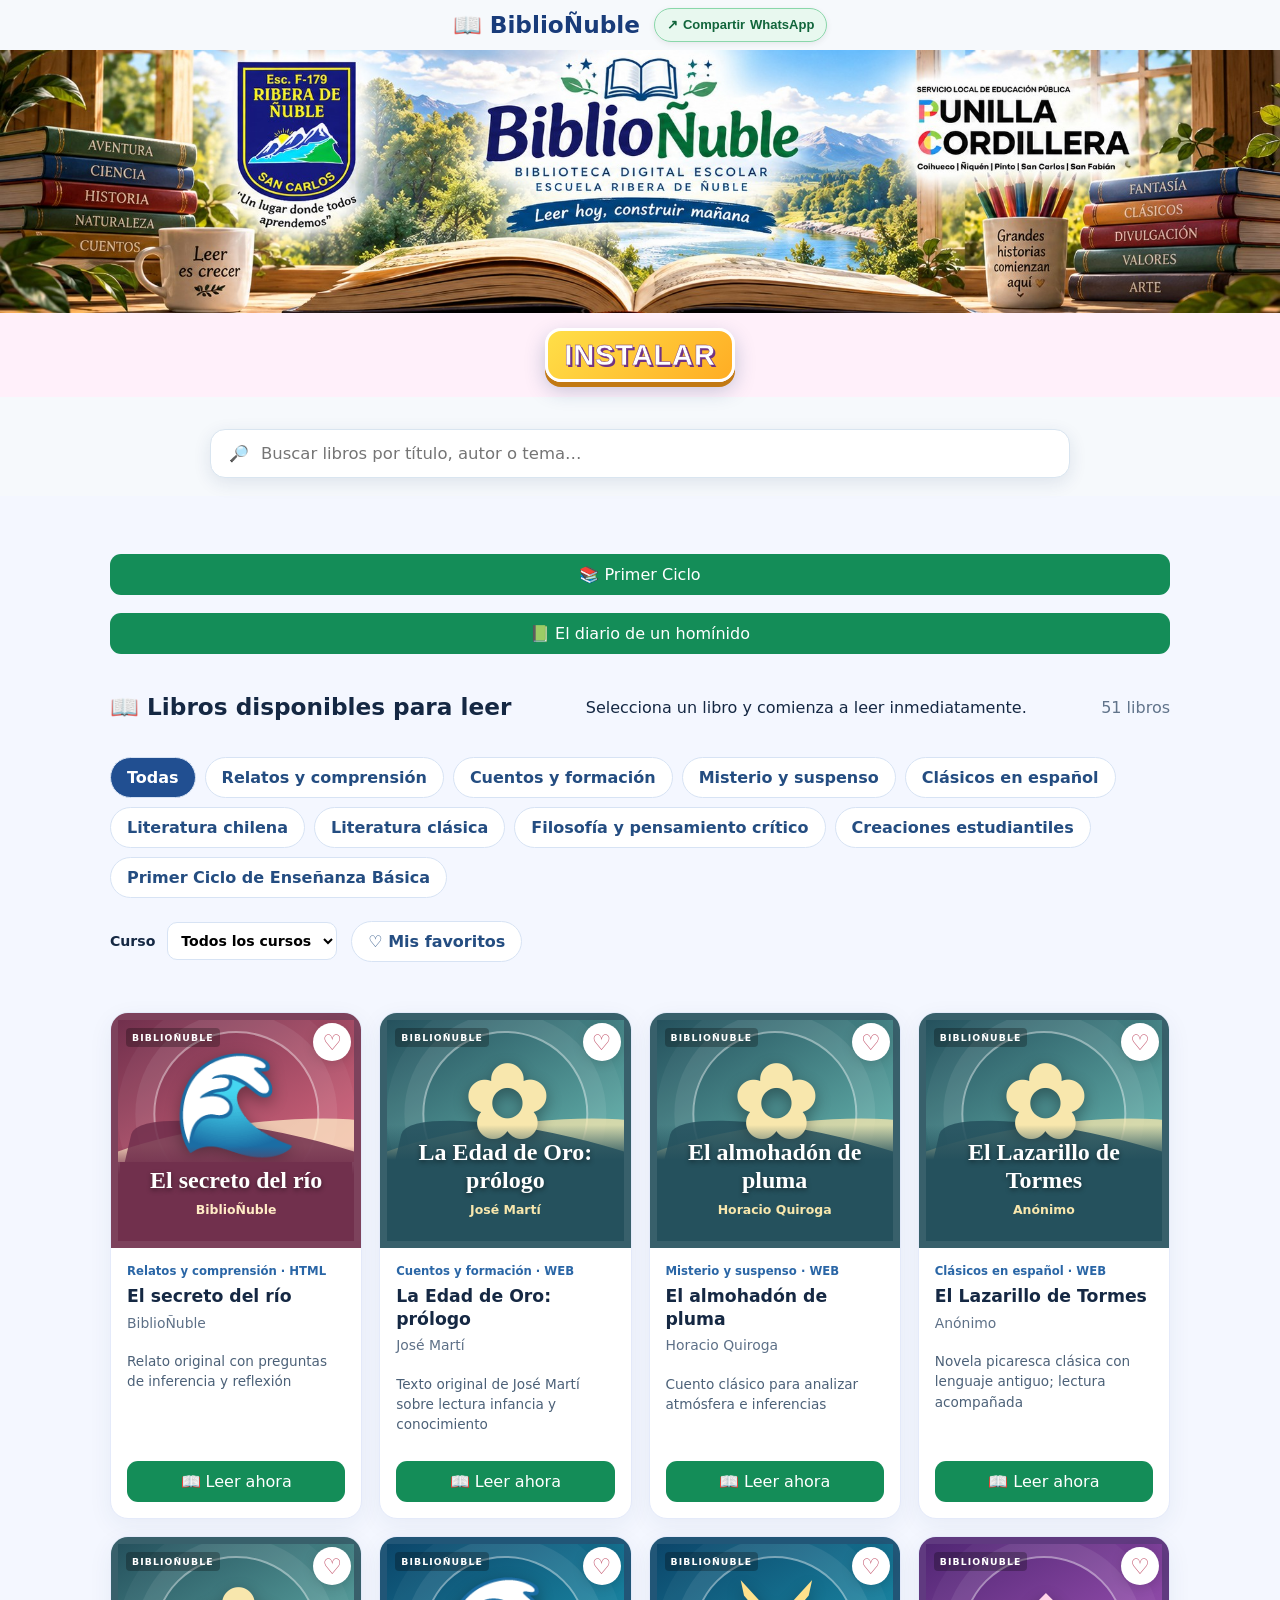
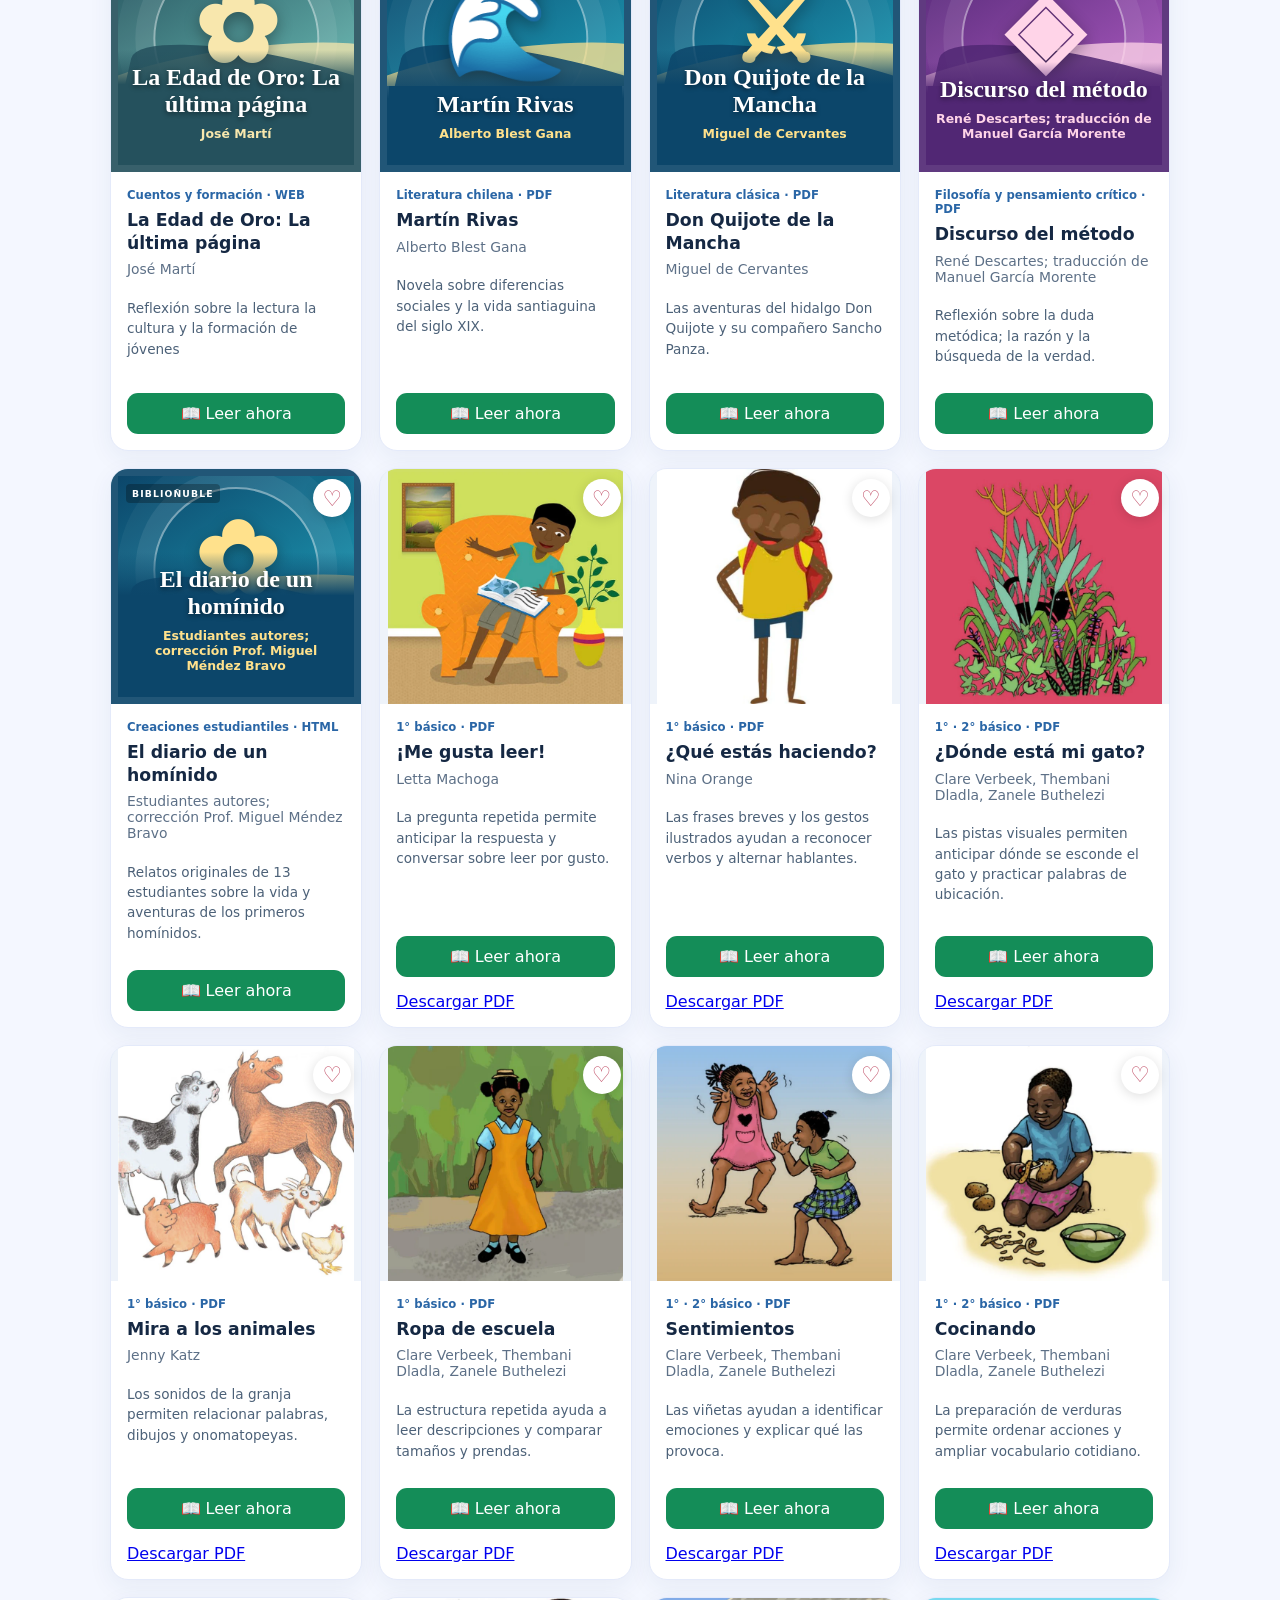
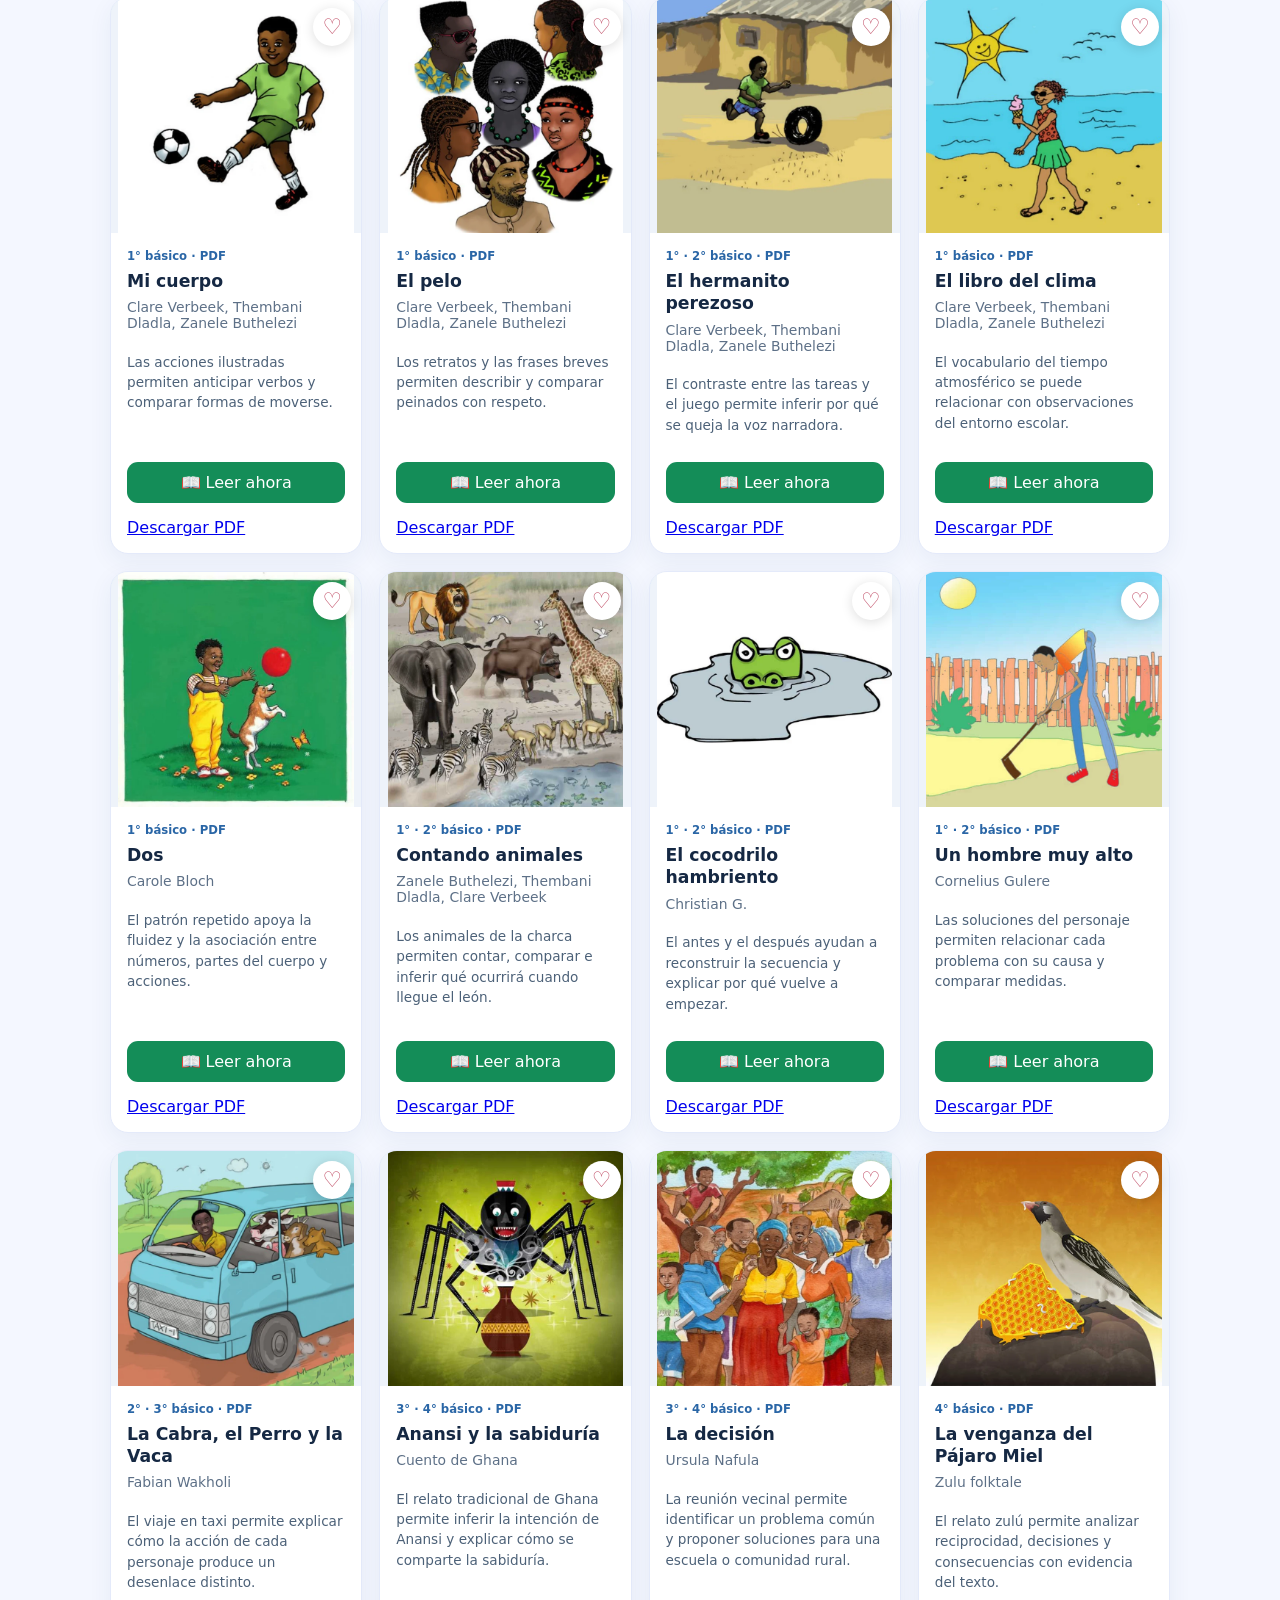
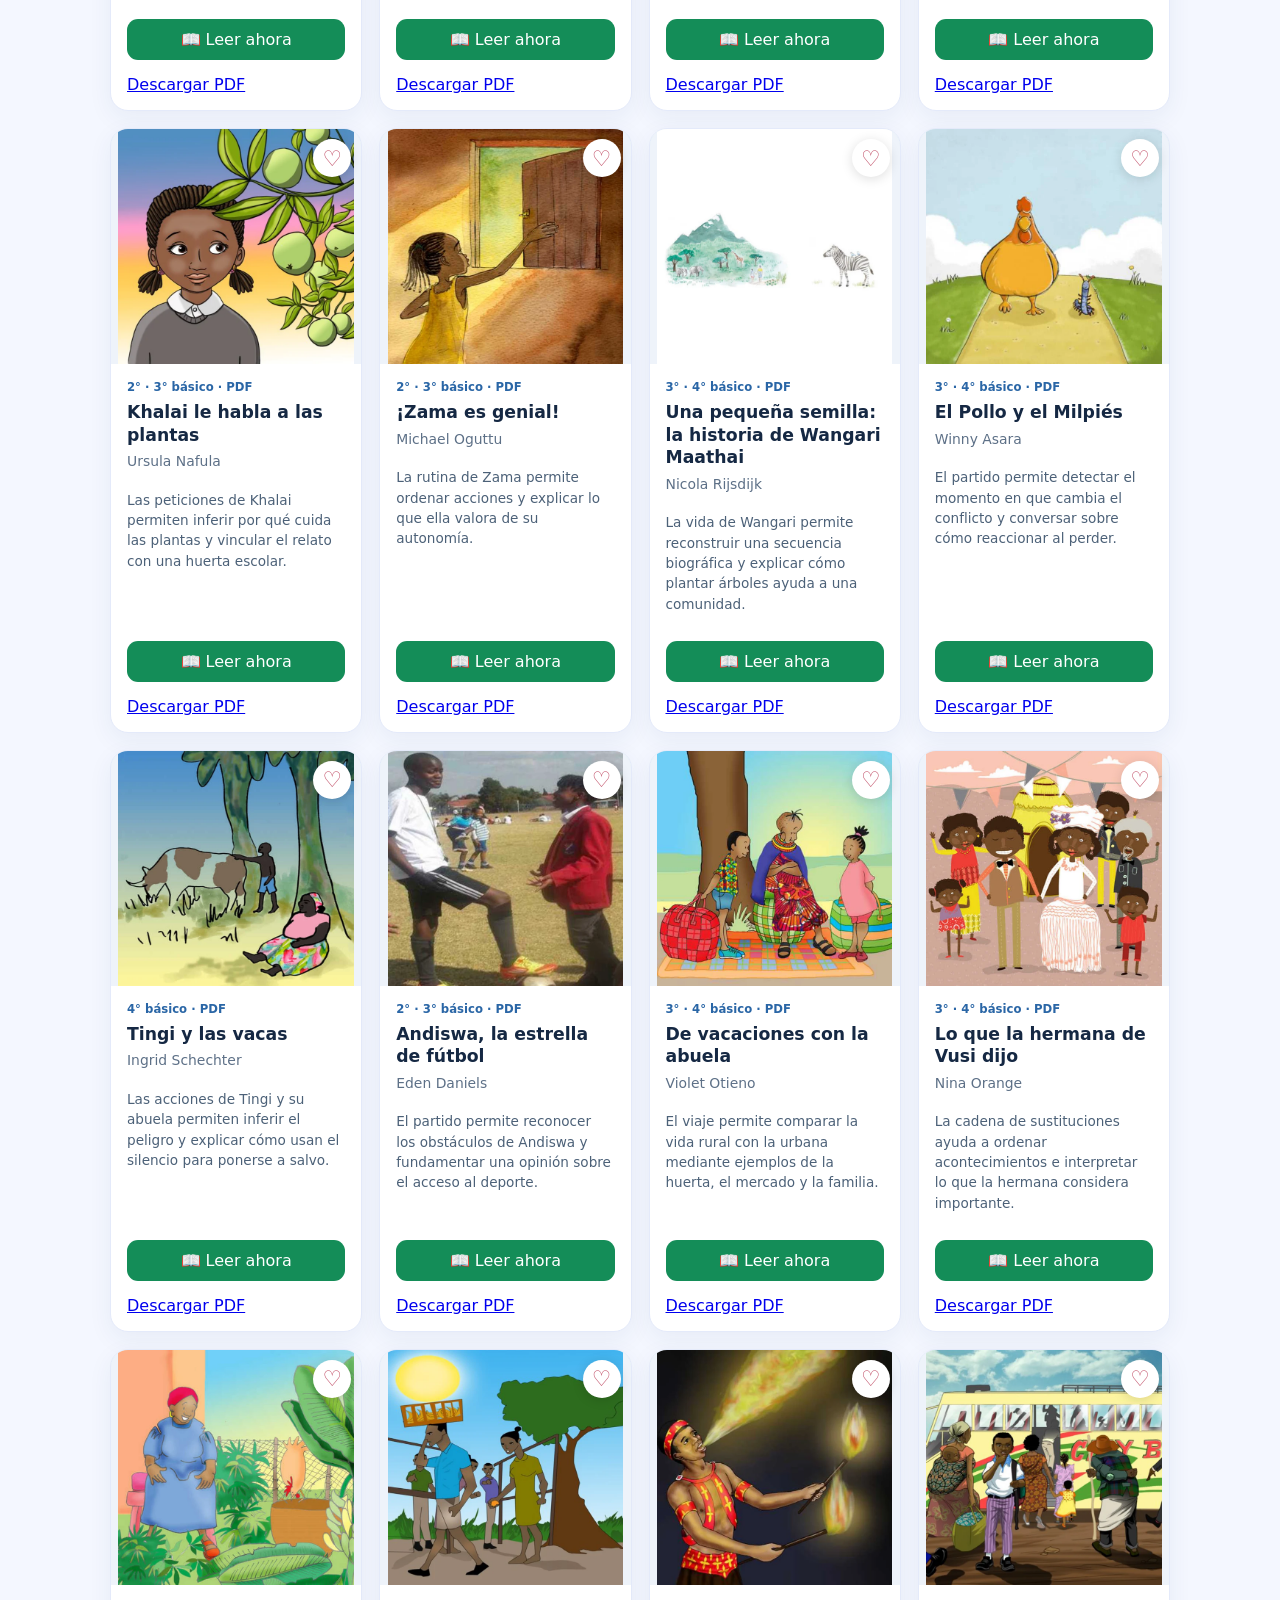
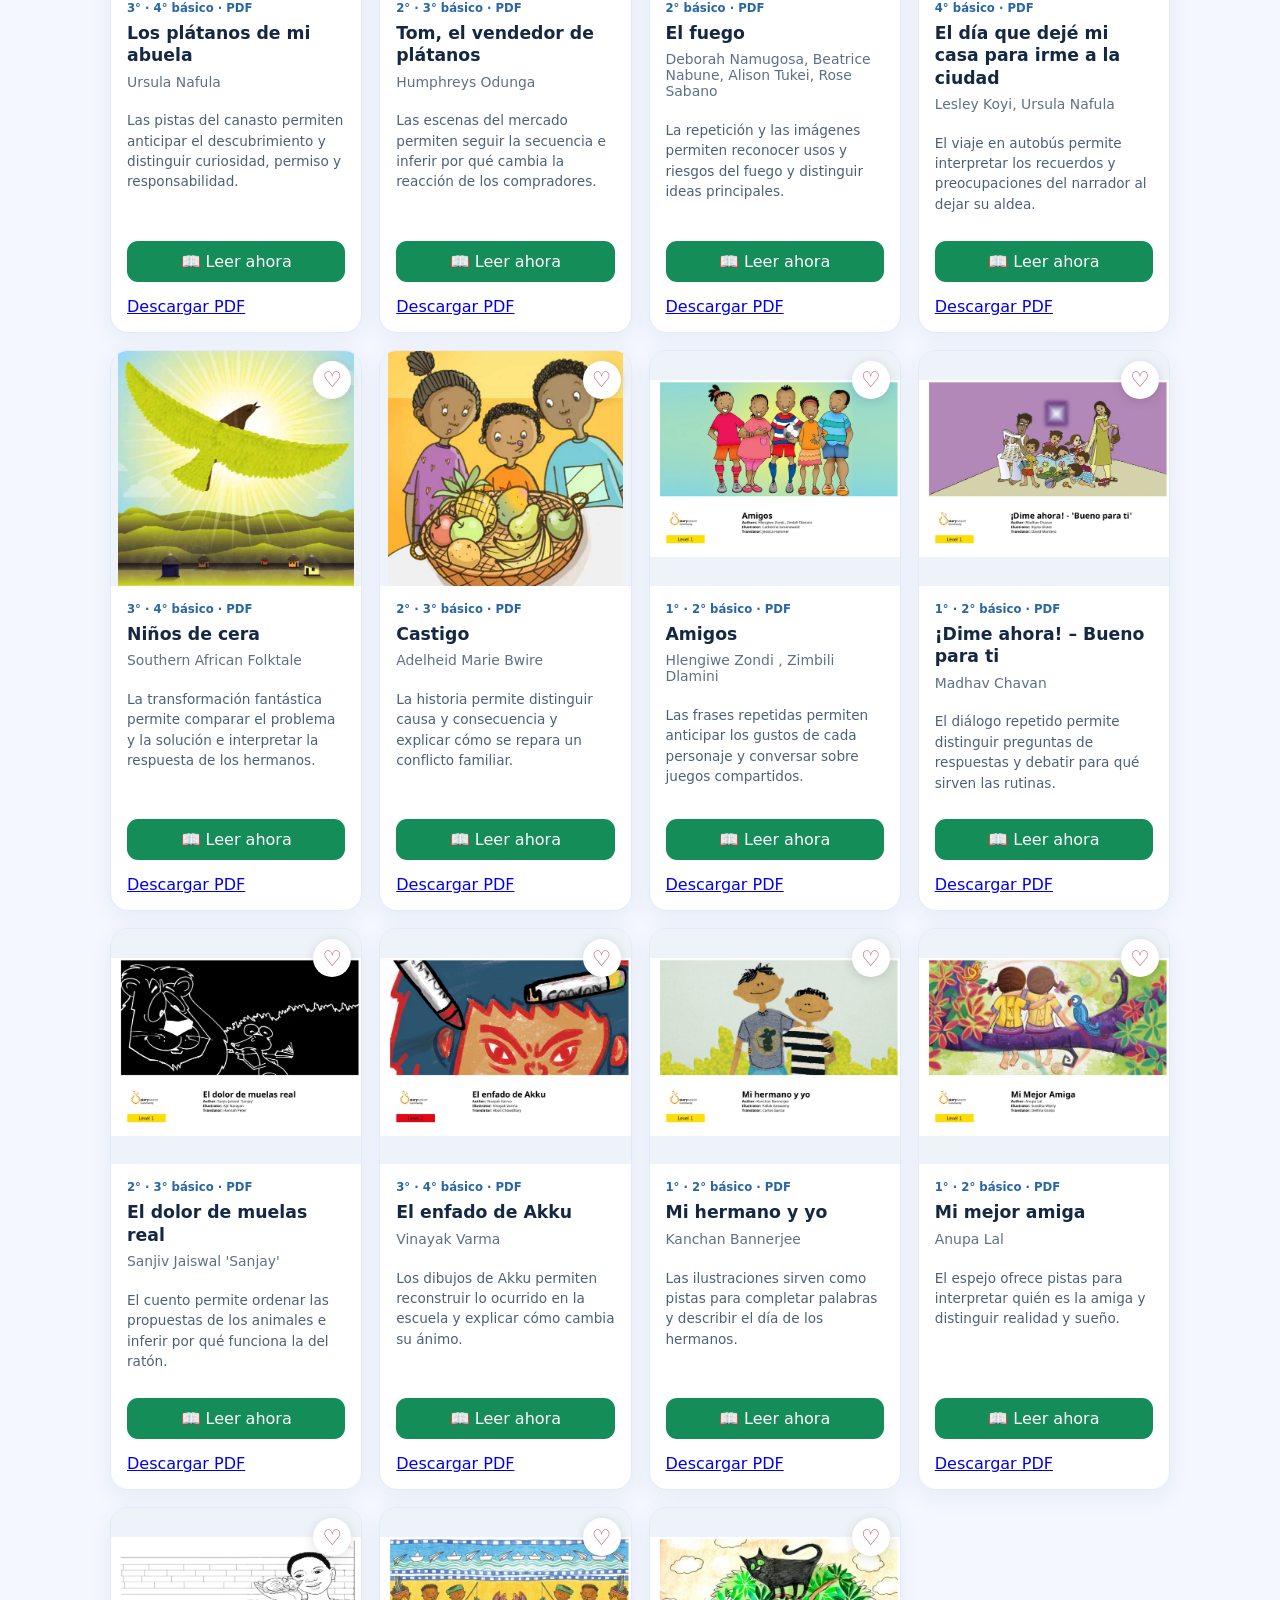
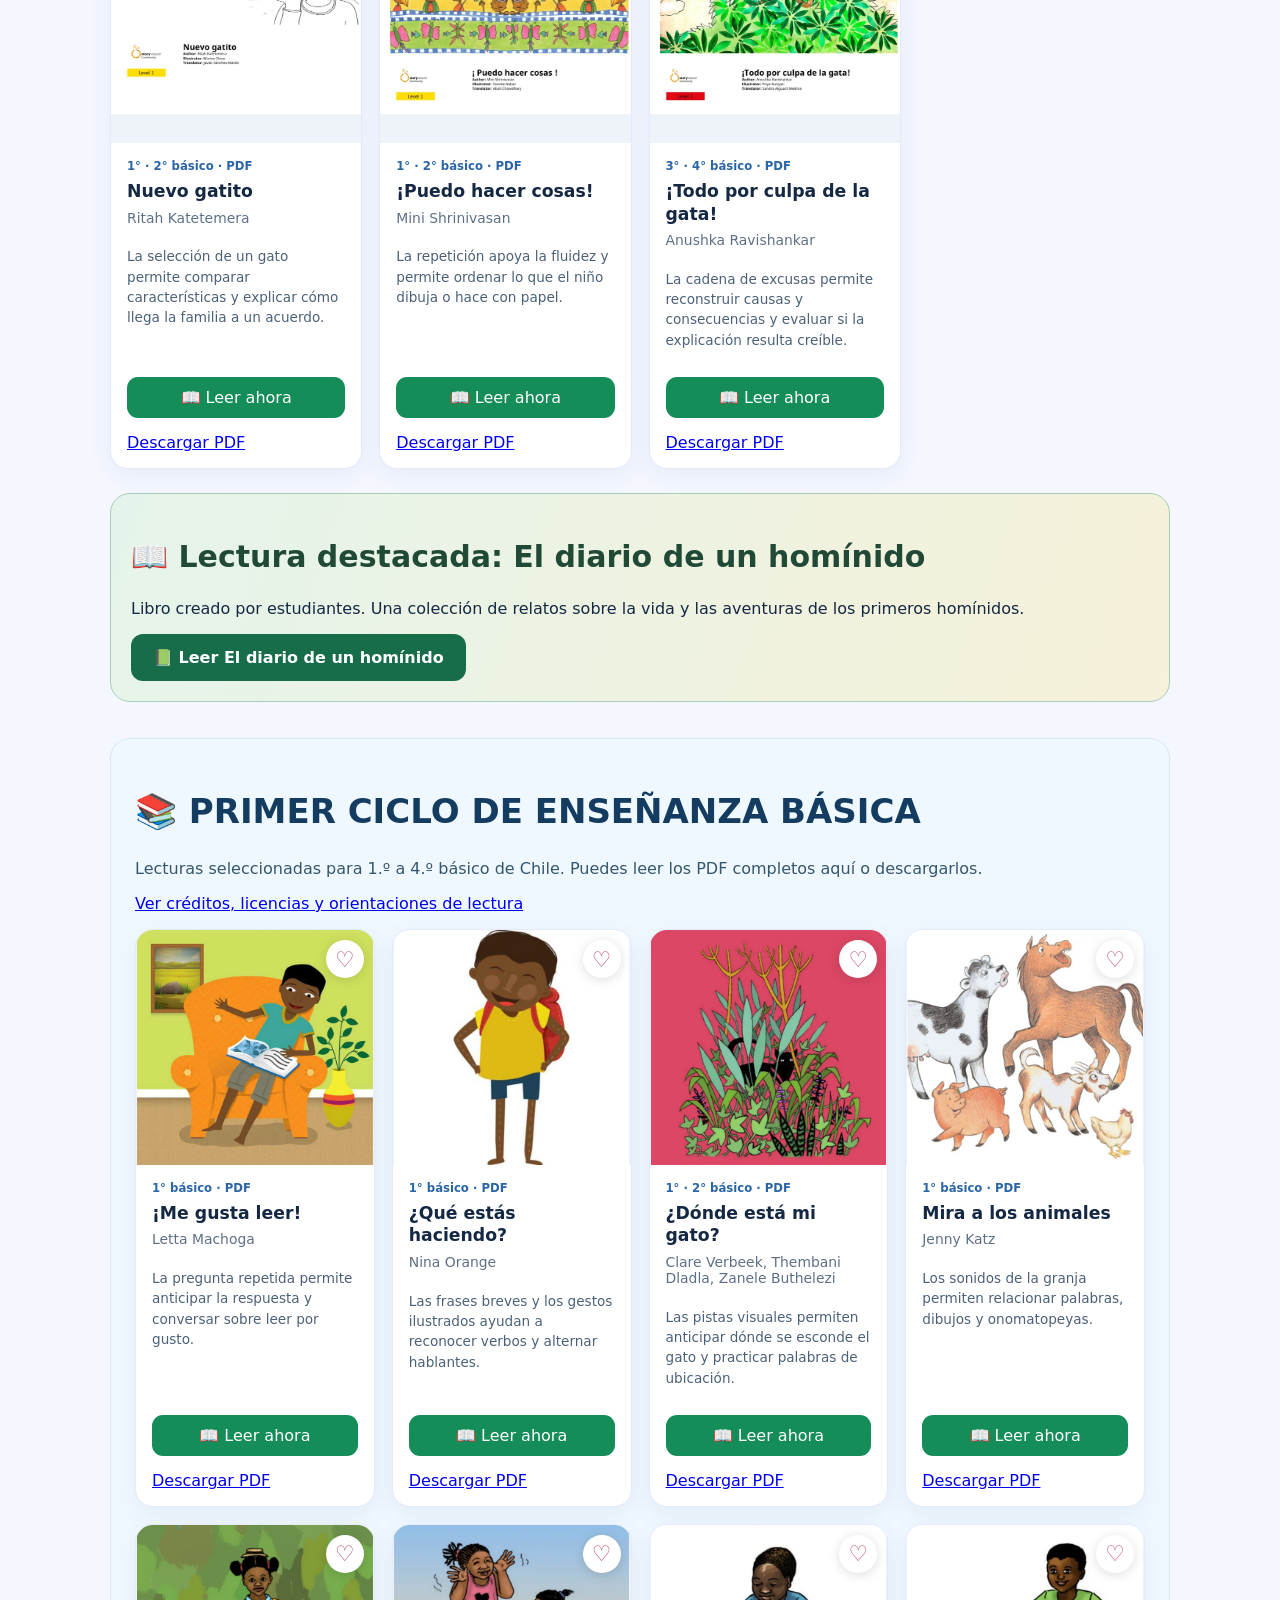
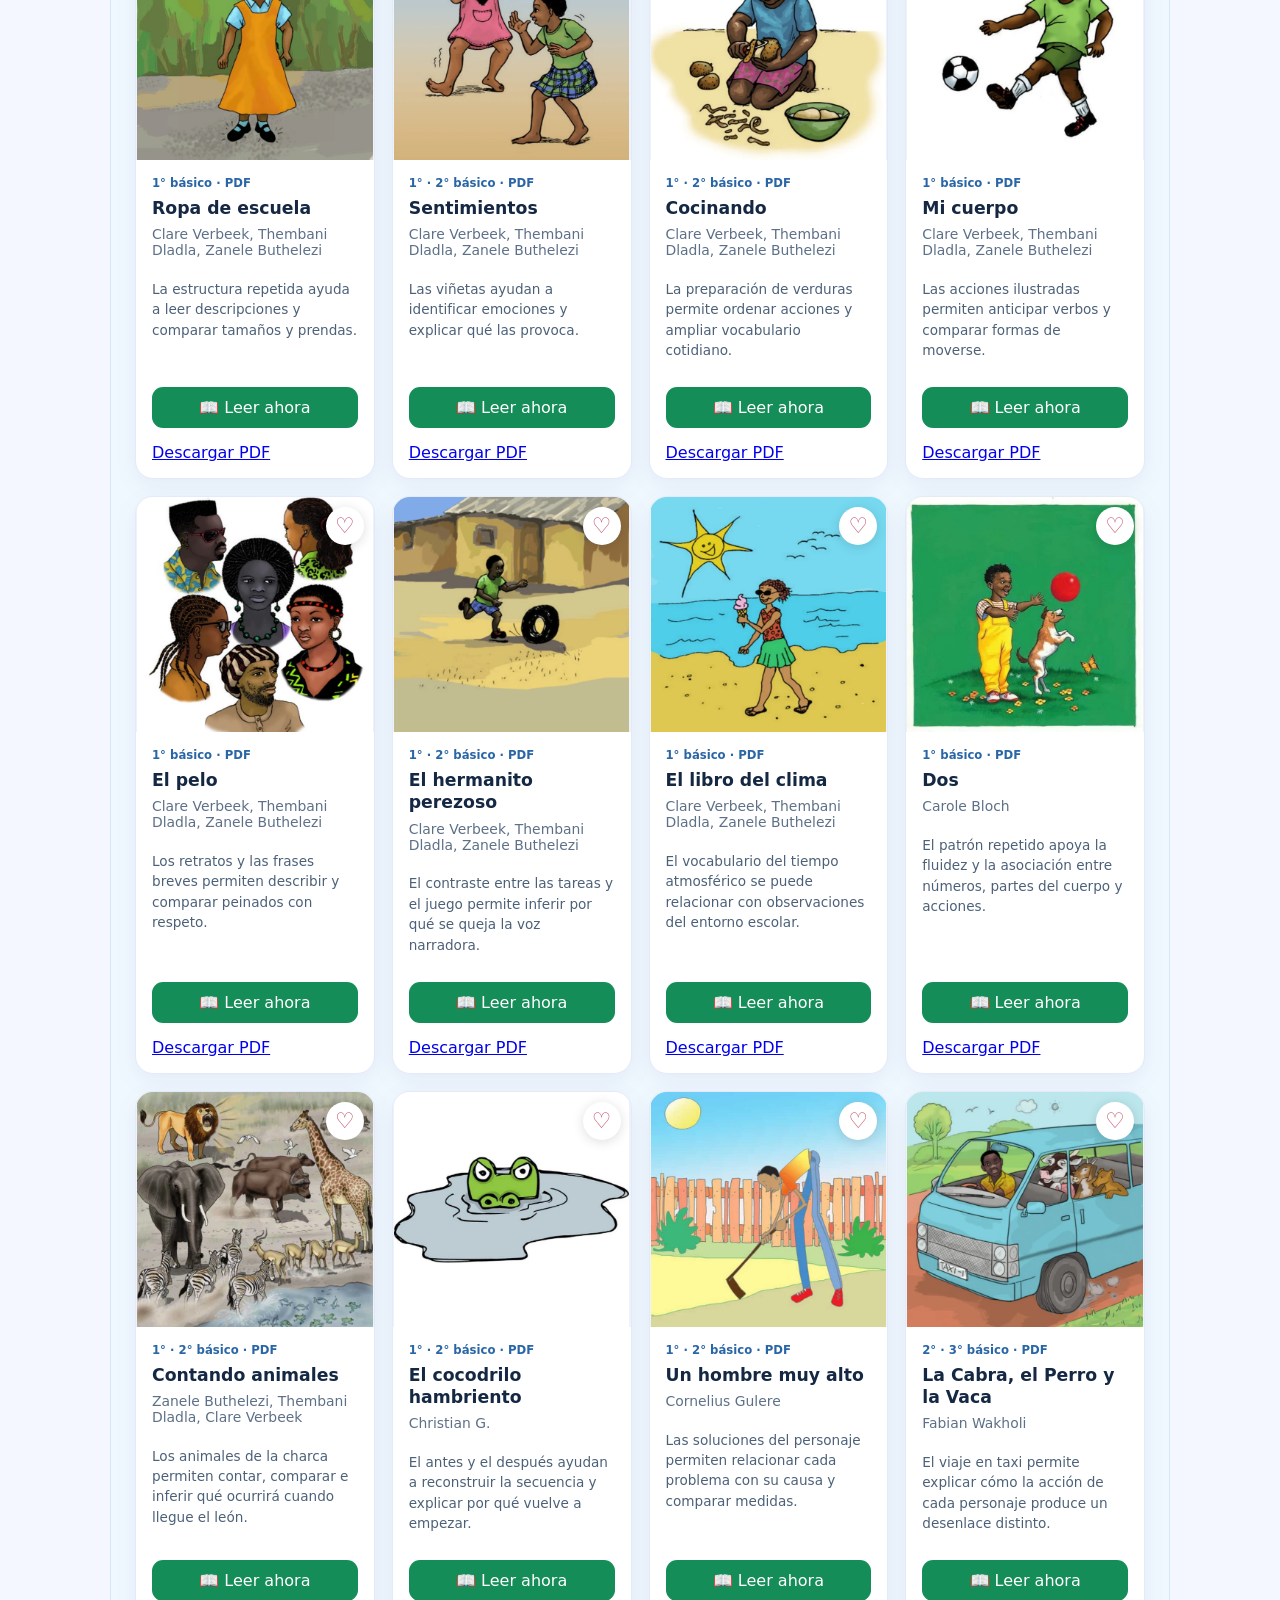
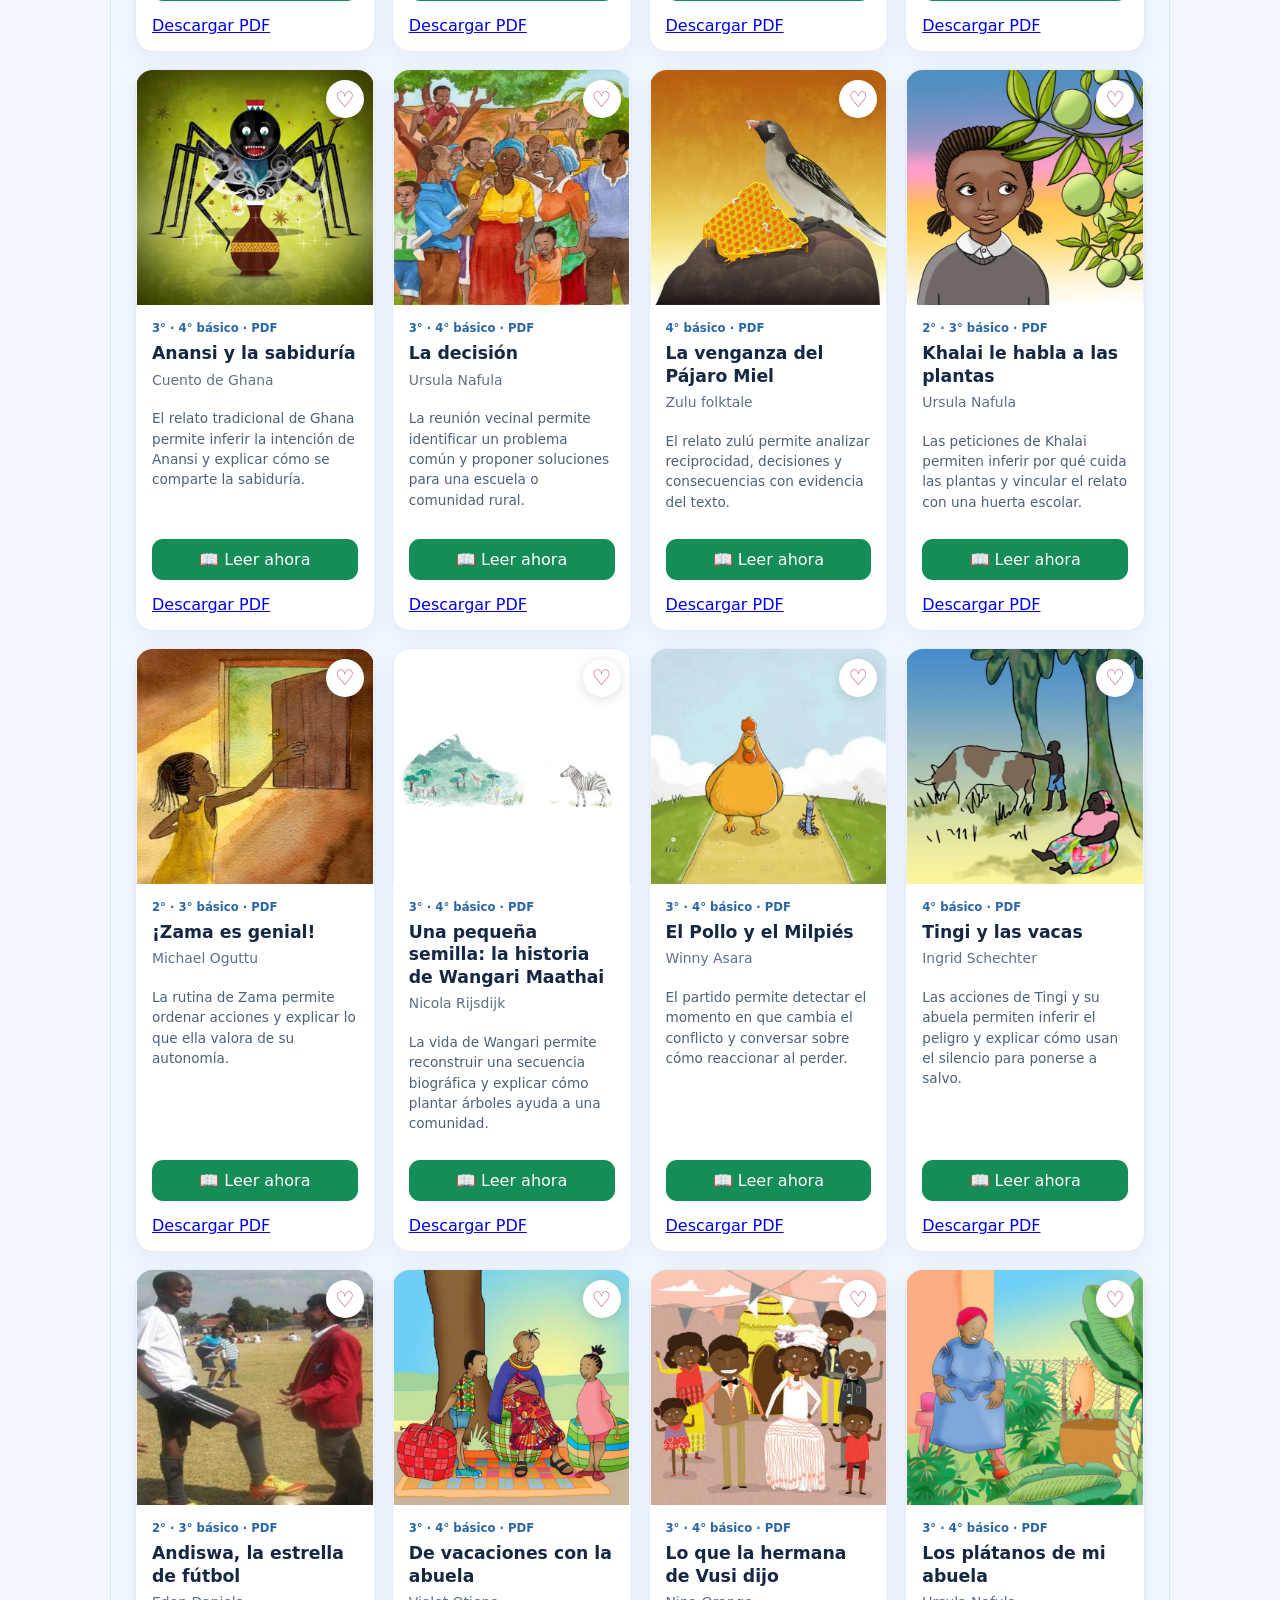
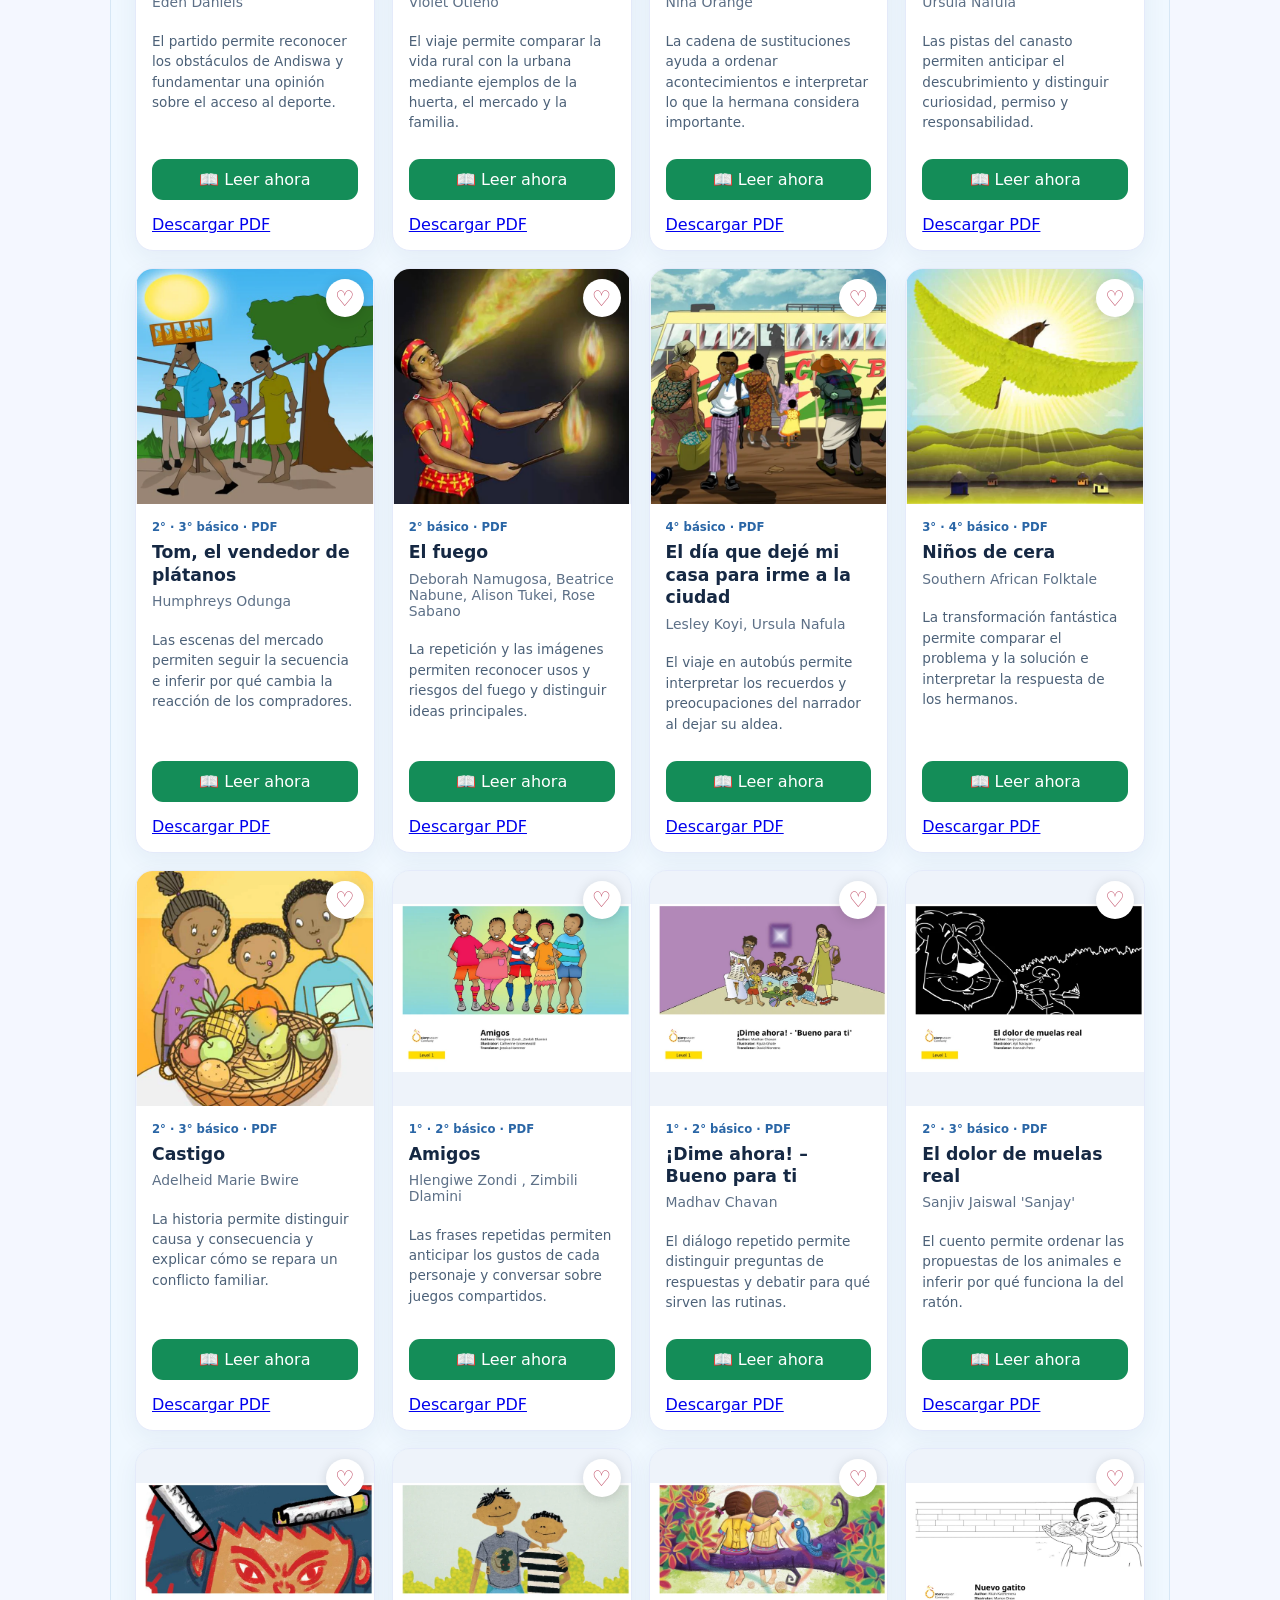
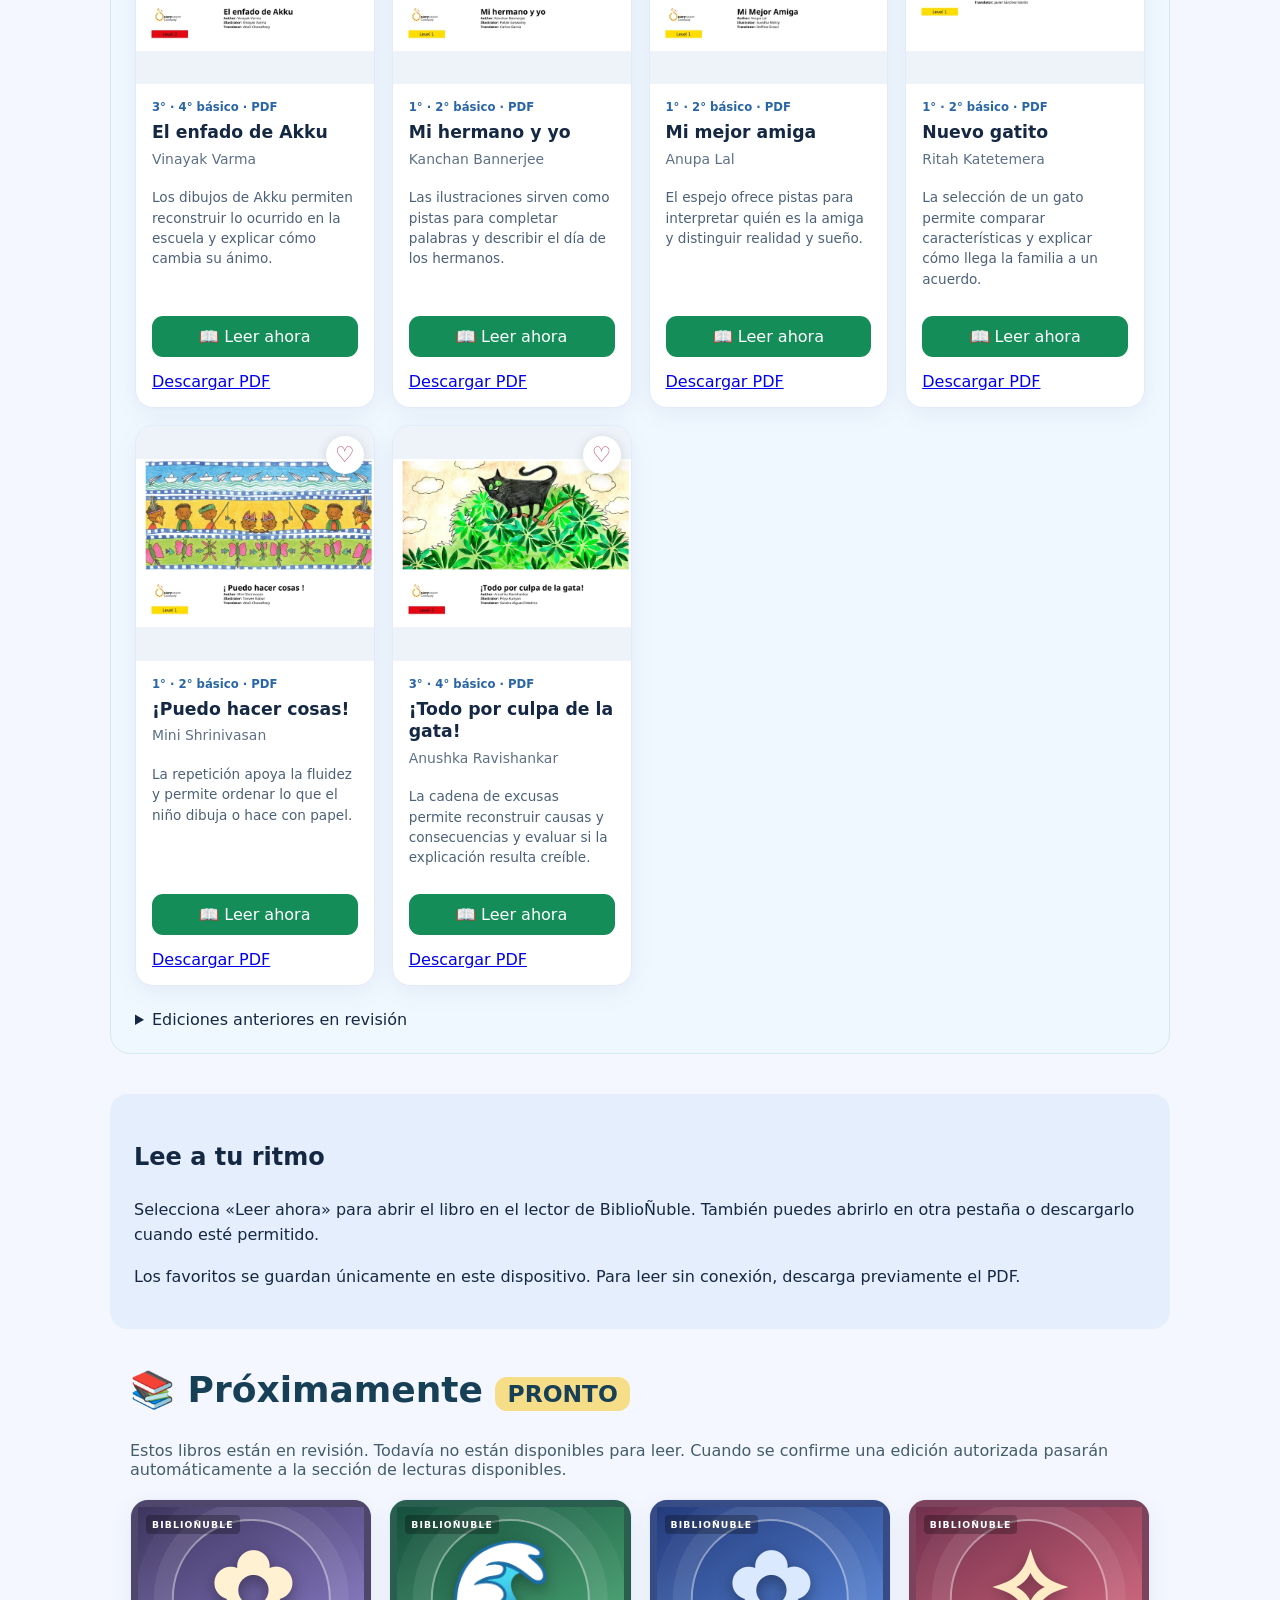
==== commit 1ac34e27: "Sumar nueve cuentos de StoryWeaver y mostrar las portadas ilustradas" ====
--- a/index.html
+++ b/index.html
@@ -7,4 +7,4 @@
 header.new-header .hero-center{padding:8px 10px;border-radius:20px;background:#ffffffe0;box-shadow:0 5px 22px #163e5933}
 header.new-header .hero-center h1{line-height:1.1!important}
 @media(max-width:650px){header.new-header .new-hero .hero-logo{height:90px!important;max-width:80px!important}header.new-header .hero-center{padding:9px 3px}header.new-header .hero-center h1{font-size:clamp(26px,7vw,39px)!important}header.new-header .hero-center p{font-size:9px!important}header.new-header .new-hero{min-height:260px!important}}
-</style><style id="mobile-install-safety">[hidden]{display:none!important}.new-header .install-strip{display:flex!important;position:relative!important;z-index:50!important;clear:both!important;justify-content:center!important;padding:12px!important;background:#fff0fa!important}.new-header .install-strip #install{position:static!important;width:190px!important;height:54px!important;min-width:0!important;min-height:0!important;max-width:190px!important;overflow:hidden!important;transform:none!important;animation:none!important;padding:6px!important;border-radius:16px!important}.new-header .install-strip #install .install-word{font:900 29px/1 'Trebuchet MS',Arial,sans-serif!important;letter-spacing:.03em!important}.new-header .topnav #install{display:none!important}</style><style id="banner-fix">header.new-header .new-hero{background:none!important;min-height:0!important;height:auto!important;display:block!important}header.new-header .new-hero:before{display:none!important}header.new-header .new-hero .banner-original{display:block;width:100%;height:auto;max-height:none;object-fit:contain}header.new-header .new-hero .hero-overlay{display:none!important}</style></head><body><header class="new-header"><nav class="topnav wrap"><div class="brand">📖 BiblioÑuble</div><a class="share-whatsapp" href="https://api.whatsapp.com/send?text=Te%20invito%20a%20visitar%20Biblio%C3%91uble%2C%20nuestra%20biblioteca%20digital%20escolar%20gratuita%3A%20https%3A%2F%2Fbibliotecariberadenuble.github.io%2Fbiblionuble%2F" target="_blank" rel="noopener noreferrer" aria-label="Compartir BiblioÑuble por WhatsApp" title="Compartir por WhatsApp"><span aria-hidden="true">↗</span> Compartir <span class="share-wa-label">WhatsApp</span></a></nav><section class="new-hero" aria-label="BiblioÑuble, biblioteca digital de la Escuela Ribera de Ñuble"><img class="banner-original" src="./assets/cabecera-biblionuble.jpg" alt="BiblioÑuble, Biblioteca Digital Escolar Ribera de Ñuble: libros abiertos, paisaje de Ñuble e insignias institucionales de la escuela y del SLEP Punilla Cordillera"></section><div class="install-strip" aria-label="Instala la biblioteca en tu celular" hidden><button id="install" type="button" hidden aria-label="Instalar BiblioÑuble en mi celular"><span class="install-word">INSTALAR</span></button></div><div class="search-strip wrap"><label class="search"><span>🔎</span><input id="search" placeholder="Buscar libros por título, autor o tema…" aria-label="Buscar libros"></label></div></header><main class="wrap"><nav aria-label="Accesos de la biblioteca" style="display:flex;flex-wrap:wrap;gap:12px;margin:20px 0"><a class="read" href="#primer-ciclo">📚 Primer Ciclo</a><a class="read" href="./lecturas/el-diario-de-un-hominido.html">📗 El diario de un homínido</a></nav><div class="section-head"><h2>📖 Libros disponibles para leer</h2><p class="section-subtitle">Selecciona un libro y comienza a leer inmediatamente.</p><span id="count"></span></div><div class="chips" id="categories"></div><div class="tools"><label>Curso <select id="course"><option value="">Todos los cursos</option><option>1°</option><option>2°</option><option>3°</option><option>4°</option><option>5°</option><option>6°</option><option>7°</option><option>8°</option></select></label><button id="favoritesToggle" class="secondary">♡ Mis favoritos</button></div><p class="notice" id="status" role="status"></p><div class="books" id="books"><article class="book"><div class="cover"><span class="placeholder">📖</span></div><div class="bookbody"><span class="tag">Relatos y comprensión · HTML</span><h3>El secreto del río</h3><p class="author">BiblioÑuble</p><p class="description">Lectura original gratuita con preguntas de comprensión.</p><a class="read" href="./lecturas/el-secreto-del-rio.html">📖 Leer ahora</a></div></article></div><section id="lectura-hominido" class="wrap" style="margin:24px auto;padding:20px;border-radius:20px;background:linear-gradient(110deg,#e5f4eb,#f6f1d8);border:1px solid #a9cdb9"><h2 style="font-size:clamp(22px,3vw,30px);color:#204a36">📖 Lectura destacada: El diario de un homínido</h2><p>Libro creado por estudiantes. Una colección de relatos sobre la vida y las aventuras de los primeros homínidos.</p><a href="./lecturas/el-diario-de-un-hominido.html" style="display:inline-block;background:#176c4a;color:white;padding:14px 22px;border-radius:12px;font-weight:800;text-decoration:none">📗 Leer El diario de un homínido</a></section><section id="primer-ciclo" class="wrap" aria-labelledby="primer-ciclo-title" style="margin:36px auto;padding:24px;border-radius:20px;background:#f0f8ff;border:1px solid #d6e7f5"><h2 id="primer-ciclo-title" style="font-size:clamp(24px,3vw,34px);color:#143c60">📚 PRIMER CICLO DE ENSEÑANZA BÁSICA</h2><p style="color:#35566c">Lecturas seleccionadas para 1.º a 4.º básico de Chile. Puedes leer los PDF completos aquí o descargarlos.</p><p><a href="https://github.com/bibliotecariberadenuble/biblionuble/blob/main/CREDITOS-PRIMER-CICLO.md">Ver créditos, licencias y orientaciones de lectura</a></p><div id="primerCicloBooks" class="books"></div><details style="margin-top:24px"><summary>Ediciones anteriores en revisión</summary><div class="books"><article class="book"><div class="cover"><img src="./portadas/primer-ciclo-clasicos.svg" alt="Portada ilustrada temática de la lectura infantil" loading="lazy" style="width:100%;height:100%;object-fit:cover;border-radius:12px"></div><div class="bookbody"><span class="tag">2.º a 4.º básico · Licencia CC BY-NC-ND</span><h3>Cuentos de los hermanos Grimm</h3><p class="author">Jacob y Wilhelm Grimm · Imprenta Nacional de Costa Rica (2013)</p><p class="description">Selección de cuentos tradicionales. Algunas historias contienen violencia o prejuicios de época y requieren mediación docente. Edición reutilizable sin modificaciones, con atribución y sin fines comerciales.</p><p class="unavailable">PDF pendiente de alojamiento y verificación del enlace</p></div></article><article class="book"><div class="cover"><img src="./portadas/primer-ciclo-mitos.svg" alt="Portada ilustrada temática de la lectura infantil" loading="lazy" style="width:100%;height:100%;object-fit:cover;border-radius:12px"></div><div class="bookbody"><span class="tag">2.º a 4.º básico · Revisión de derechos</span><h3>Los clásicos</h3><p class="author">Adaptaciones de Horacio Clemente y Beatriz Ferro</p><p class="description">Cinco relatos ilustrados, útiles para lectura guiada. La edición homenaje de 2014 incluye derechos de adaptadores e ilustradores.</p><p class="unavailable">Próximamente · autorización de redistribución pendiente</p></div></article><article class="book"><div class="cover"><img src="./portadas/primer-ciclo-grimm.svg" alt="Portada ilustrada temática de la lectura infantil" loading="lazy" style="width:100%;height:100%;object-fit:cover;border-radius:12px"></div><div class="bookbody"><span class="tag">3.º a 4.º básico · Revisión de derechos</span><h3>Mitos y cuentos tradicionales</h3><p class="author">Colección Cuentos de Polidoro</p><p class="description">Relatos ilustrados para lectura acompañada, inferencias y comparación de culturas.</p><p class="unavailable">Próximamente · autorización de redistribución pendiente</p></div></article><article class="book"><div class="cover"><img src="./portadas/primer-ciclo-andersen.svg" alt="Portada ilustrada temática de la lectura infantil" loading="lazy" style="width:100%;height:100%;object-fit:cover;border-radius:12px"></div><div class="bookbody"><span class="tag">3.º a 4.º básico · Selección docente</span><h3>Cuentos clásicos para niños</h3><p class="author">Hans Christian Andersen</p><p class="description">Antología extensa. Contiene relatos con muerte y violencia, por lo que no se recomienda completa para lectura autónoma de primer ciclo.</p><p class="unavailable">Próximamente · traducción y edición en revisión</p></div></article><article class="book"><div class="cover"><img src="./portadas/primer-ciclo-esopo.svg" alt="Portada ilustrada temática de la lectura infantil" loading="lazy" style="width:100%;height:100%;object-fit:cover;border-radius:12px"></div><div class="bookbody"><span class="tag">2.º a 4.º básico · Selección de fábulas</span><h3>Fábulas de Esopo</h3><p class="author">Edición de Educación y Desarrollo Contemporáneo S. A. (2000)</p><p class="description">Algunas de las 300 fábulas son útiles, pero la edición completa incluye textos e ilustraciones protegidos y contenidos no apropiados para todos los cursos.</p><p class="unavailable">Próximamente · licencia de redistribución pendiente</p></div></article><article class="book"><div class="cover"><img src="./portadas/primer-ciclo-perrault.svg" alt="Portada ilustrada temática de la lectura infantil" loading="lazy" style="width:100%;height:100%;object-fit:cover;border-radius:12px"></div><div class="bookbody"><span class="tag">3.º a 4.º básico · Lectura guiada</span><h3>Cuentos para soñar y pensar</h3><p class="author">Charles Perrault · Dirección General de Bibliotecas (México, 2013)</p><p class="description">Cuentos clásicos ilustrados por niños. Edición institucional con derechos reservados y autorización de distribución limitada.</p><p class="unavailable">Próximamente · autorización de redistribución pendiente</p></div></article></div><p style="font-size:.9em;color:#526d7e">El principito no se incluye en esta colección: su lectura completa es más adecuada desde segundo ciclo y el PDF de 2016 declara derechos editoriales reservados.</p></details></section><section class="about"><h2>Lee a tu ritmo</h2><p>Selecciona «Leer ahora» para abrir el libro en el lector de BiblioÑuble. También puedes abrirlo en otra pestaña o descargarlo cuando esté permitido.</p><p>Los favoritos se guardan únicamente en este dispositivo. Para leer sin conexión, descarga previamente el PDF.</p></section><section class="wrap" id="pendingSection" aria-label="Próximamente: libros en revisión" style="margin:38px auto 52px"><h2 style="font-size:clamp(25px,3vw,36px);color:#173f55">📚 Próximamente <span style="background:#f6de89;border-radius:12px;padding:3px 12px;font-size:.65em">PRONTO</span></h2><p style="margin:12px 0 20px;color:#435e6a">Estos libros están en revisión. Todavía no están disponibles para leer. Cuando se confirme una edición autorizada pasarán automáticamente a la sección de lecturas disponibles.</p><div id="pendingBooks" class="books"></div></section></main><footer>📖 BiblioÑuble · Escuela Ribera de Ñuble · Chile<div style="margin-top:10px;font-weight:700;text-align:center">Proyecto creado y desarrollado por el profesor Miguel Ángel Méndez Bravo</div></footer><div id="reader" class="reader" hidden role="dialog" aria-modal="true" aria-labelledby="readerTitle"><div class="reader-panel"><div class="reader-bar"><strong id="readerTitle">Lectura</strong><div class="reader-actions"><a id="readerExternal" target="_blank" rel="noopener noreferrer">Abrir lectura ↗</a><button id="readerClose" aria-label="Cerrar lector">✕ Cerrar</button></div></div><iframe id="readerFrame" title="Lector de libros PDF" loading="lazy"></iframe><p class="reader-hint">Si tu dispositivo no muestra la lectura, usa «Abrir lectura» para verlo en el navegador.</p></div></div><script src="config.js?v=6"></script><script src="app.js?v=42" defer></script><script>if('serviceWorker' in navigator){window.addEventListener('load',()=>navigator.serviceWorker.register('./sw.js').catch(err=>console.warn('PWA:',err)))}</script><div id="installHelp" class="install-help" hidden role="dialog" aria-modal="true" aria-labelledby="installHelpTitle"><div class="install-help-card"><button id="installHelpClose" class="install-help-close" type="button" aria-label="Cerrar instrucciones">✕</button><div class="install-help-icon">📲</div><h2 id="installHelpTitle">¡Lleva BiblioÑuble en tu celular!</h2><p id="installHelpSteps">Abre el menú de tu navegador y elige «Añadir a pantalla de inicio».</p><button id="installHelpDone" class="install-help-done" type="button">¡Entendido!</button></div></div></body></html>+</style><style id="mobile-install-safety">[hidden]{display:none!important}.new-header .install-strip{display:flex!important;position:relative!important;z-index:50!important;clear:both!important;justify-content:center!important;padding:12px!important;background:#fff0fa!important}.new-header .install-strip #install{position:static!important;width:190px!important;height:54px!important;min-width:0!important;min-height:0!important;max-width:190px!important;overflow:hidden!important;transform:none!important;animation:none!important;padding:6px!important;border-radius:16px!important}.new-header .install-strip #install .install-word{font:900 29px/1 'Trebuchet MS',Arial,sans-serif!important;letter-spacing:.03em!important}.new-header .topnav #install{display:none!important}</style><style id="banner-fix">header.new-header .new-hero{background:none!important;min-height:0!important;height:auto!important;display:block!important}header.new-header .new-hero:before{display:none!important}header.new-header .new-hero .banner-original{display:block;width:100%;height:auto;max-height:none;object-fit:contain}header.new-header .new-hero .hero-overlay{display:none!important}</style></head><body><header class="new-header"><nav class="topnav wrap"><div class="brand">📖 BiblioÑuble</div><a class="share-whatsapp" href="https://api.whatsapp.com/send?text=Te%20invito%20a%20visitar%20Biblio%C3%91uble%2C%20nuestra%20biblioteca%20digital%20escolar%20gratuita%3A%20https%3A%2F%2Fbibliotecariberadenuble.github.io%2Fbiblionuble%2F" target="_blank" rel="noopener noreferrer" aria-label="Compartir BiblioÑuble por WhatsApp" title="Compartir por WhatsApp"><span aria-hidden="true">↗</span> Compartir <span class="share-wa-label">WhatsApp</span></a></nav><section class="new-hero" aria-label="BiblioÑuble, biblioteca digital de la Escuela Ribera de Ñuble"><img class="banner-original" src="./assets/cabecera-biblionuble.jpg" alt="BiblioÑuble, Biblioteca Digital Escolar Ribera de Ñuble: libros abiertos, paisaje de Ñuble e insignias institucionales de la escuela y del SLEP Punilla Cordillera"></section><div class="install-strip" aria-label="Instala la biblioteca en tu celular" hidden><button id="install" type="button" hidden aria-label="Instalar BiblioÑuble en mi celular"><span class="install-word">INSTALAR</span></button></div><div class="search-strip wrap"><label class="search"><span>🔎</span><input id="search" placeholder="Buscar libros por título, autor o tema…" aria-label="Buscar libros"></label></div></header><main class="wrap"><nav aria-label="Accesos de la biblioteca" style="display:flex;flex-wrap:wrap;gap:12px;margin:20px 0"><a class="read" href="#primer-ciclo">📚 Primer Ciclo</a><a class="read" href="./lecturas/el-diario-de-un-hominido.html">📗 El diario de un homínido</a></nav><div class="section-head"><h2>📖 Libros disponibles para leer</h2><p class="section-subtitle">Selecciona un libro y comienza a leer inmediatamente.</p><span id="count"></span></div><div class="chips" id="categories"></div><div class="tools"><label>Curso <select id="course"><option value="">Todos los cursos</option><option>1°</option><option>2°</option><option>3°</option><option>4°</option><option>5°</option><option>6°</option><option>7°</option><option>8°</option></select></label><button id="favoritesToggle" class="secondary">♡ Mis favoritos</button></div><p class="notice" id="status" role="status"></p><div class="books" id="books"><article class="book"><div class="cover"><span class="placeholder">📖</span></div><div class="bookbody"><span class="tag">Relatos y comprensión · HTML</span><h3>El secreto del río</h3><p class="author">BiblioÑuble</p><p class="description">Lectura original gratuita con preguntas de comprensión.</p><a class="read" href="./lecturas/el-secreto-del-rio.html">📖 Leer ahora</a></div></article></div><section id="lectura-hominido" class="wrap" style="margin:24px auto;padding:20px;border-radius:20px;background:linear-gradient(110deg,#e5f4eb,#f6f1d8);border:1px solid #a9cdb9"><h2 style="font-size:clamp(22px,3vw,30px);color:#204a36">📖 Lectura destacada: El diario de un homínido</h2><p>Libro creado por estudiantes. Una colección de relatos sobre la vida y las aventuras de los primeros homínidos.</p><a href="./lecturas/el-diario-de-un-hominido.html" style="display:inline-block;background:#176c4a;color:white;padding:14px 22px;border-radius:12px;font-weight:800;text-decoration:none">📗 Leer El diario de un homínido</a></section><section id="primer-ciclo" class="wrap" aria-labelledby="primer-ciclo-title" style="margin:36px auto;padding:24px;border-radius:20px;background:#f0f8ff;border:1px solid #d6e7f5"><h2 id="primer-ciclo-title" style="font-size:clamp(24px,3vw,34px);color:#143c60">📚 PRIMER CICLO DE ENSEÑANZA BÁSICA</h2><p style="color:#35566c">Lecturas seleccionadas para 1.º a 4.º básico de Chile. Puedes leer los PDF completos aquí o descargarlos.</p><p><a href="https://github.com/bibliotecariberadenuble/biblionuble/blob/main/CREDITOS-PRIMER-CICLO.md">Ver créditos, licencias y orientaciones de lectura</a></p><div id="primerCicloBooks" class="books"></div><details style="margin-top:24px"><summary>Ediciones anteriores en revisión</summary><div class="books"><article class="book"><div class="cover"><img src="./portadas/primer-ciclo-clasicos.svg" alt="Portada ilustrada temática de la lectura infantil" loading="lazy" style="width:100%;height:100%;object-fit:cover;border-radius:12px"></div><div class="bookbody"><span class="tag">2.º a 4.º básico · Licencia CC BY-NC-ND</span><h3>Cuentos de los hermanos Grimm</h3><p class="author">Jacob y Wilhelm Grimm · Imprenta Nacional de Costa Rica (2013)</p><p class="description">Selección de cuentos tradicionales. Algunas historias contienen violencia o prejuicios de época y requieren mediación docente. Edición reutilizable sin modificaciones, con atribución y sin fines comerciales.</p><p class="unavailable">PDF pendiente de alojamiento y verificación del enlace</p></div></article><article class="book"><div class="cover"><img src="./portadas/primer-ciclo-mitos.svg" alt="Portada ilustrada temática de la lectura infantil" loading="lazy" style="width:100%;height:100%;object-fit:cover;border-radius:12px"></div><div class="bookbody"><span class="tag">2.º a 4.º básico · Revisión de derechos</span><h3>Los clásicos</h3><p class="author">Adaptaciones de Horacio Clemente y Beatriz Ferro</p><p class="description">Cinco relatos ilustrados, útiles para lectura guiada. La edición homenaje de 2014 incluye derechos de adaptadores e ilustradores.</p><p class="unavailable">Próximamente · autorización de redistribución pendiente</p></div></article><article class="book"><div class="cover"><img src="./portadas/primer-ciclo-grimm.svg" alt="Portada ilustrada temática de la lectura infantil" loading="lazy" style="width:100%;height:100%;object-fit:cover;border-radius:12px"></div><div class="bookbody"><span class="tag">3.º a 4.º básico · Revisión de derechos</span><h3>Mitos y cuentos tradicionales</h3><p class="author">Colección Cuentos de Polidoro</p><p class="description">Relatos ilustrados para lectura acompañada, inferencias y comparación de culturas.</p><p class="unavailable">Próximamente · autorización de redistribución pendiente</p></div></article><article class="book"><div class="cover"><img src="./portadas/primer-ciclo-andersen.svg" alt="Portada ilustrada temática de la lectura infantil" loading="lazy" style="width:100%;height:100%;object-fit:cover;border-radius:12px"></div><div class="bookbody"><span class="tag">3.º a 4.º básico · Selección docente</span><h3>Cuentos clásicos para niños</h3><p class="author">Hans Christian Andersen</p><p class="description">Antología extensa. Contiene relatos con muerte y violencia, por lo que no se recomienda completa para lectura autónoma de primer ciclo.</p><p class="unavailable">Próximamente · traducción y edición en revisión</p></div></article><article class="book"><div class="cover"><img src="./portadas/primer-ciclo-esopo.svg" alt="Portada ilustrada temática de la lectura infantil" loading="lazy" style="width:100%;height:100%;object-fit:cover;border-radius:12px"></div><div class="bookbody"><span class="tag">2.º a 4.º básico · Selección de fábulas</span><h3>Fábulas de Esopo</h3><p class="author">Edición de Educación y Desarrollo Contemporáneo S. A. (2000)</p><p class="description">Algunas de las 300 fábulas son útiles, pero la edición completa incluye textos e ilustraciones protegidos y contenidos no apropiados para todos los cursos.</p><p class="unavailable">Próximamente · licencia de redistribución pendiente</p></div></article><article class="book"><div class="cover"><img src="./portadas/primer-ciclo-perrault.svg" alt="Portada ilustrada temática de la lectura infantil" loading="lazy" style="width:100%;height:100%;object-fit:cover;border-radius:12px"></div><div class="bookbody"><span class="tag">3.º a 4.º básico · Lectura guiada</span><h3>Cuentos para soñar y pensar</h3><p class="author">Charles Perrault · Dirección General de Bibliotecas (México, 2013)</p><p class="description">Cuentos clásicos ilustrados por niños. Edición institucional con derechos reservados y autorización de distribución limitada.</p><p class="unavailable">Próximamente · autorización de redistribución pendiente</p></div></article></div><p style="font-size:.9em;color:#526d7e">El principito no se incluye en esta colección: su lectura completa es más adecuada desde segundo ciclo y el PDF de 2016 declara derechos editoriales reservados.</p></details></section><section class="about"><h2>Lee a tu ritmo</h2><p>Selecciona «Leer ahora» para abrir el libro en el lector de BiblioÑuble. También puedes abrirlo en otra pestaña o descargarlo cuando esté permitido.</p><p>Los favoritos se guardan únicamente en este dispositivo. Para leer sin conexión, descarga previamente el PDF.</p></section><section class="wrap" id="pendingSection" aria-label="Próximamente: libros en revisión" style="margin:38px auto 52px"><h2 style="font-size:clamp(25px,3vw,36px);color:#173f55">📚 Próximamente <span style="background:#f6de89;border-radius:12px;padding:3px 12px;font-size:.65em">PRONTO</span></h2><p style="margin:12px 0 20px;color:#435e6a">Estos libros están en revisión. Todavía no están disponibles para leer. Cuando se confirme una edición autorizada pasarán automáticamente a la sección de lecturas disponibles.</p><div id="pendingBooks" class="books"></div></section></main><footer>📖 BiblioÑuble · Escuela Ribera de Ñuble · Chile<div style="margin-top:10px;font-weight:700;text-align:center">Proyecto creado y desarrollado por el profesor Miguel Ángel Méndez Bravo</div></footer><div id="reader" class="reader" hidden role="dialog" aria-modal="true" aria-labelledby="readerTitle"><div class="reader-panel"><div class="reader-bar"><strong id="readerTitle">Lectura</strong><div class="reader-actions"><a id="readerExternal" target="_blank" rel="noopener noreferrer">Abrir lectura ↗</a><button id="readerClose" aria-label="Cerrar lector">✕ Cerrar</button></div></div><iframe id="readerFrame" title="Lector de libros PDF" loading="lazy"></iframe><p class="reader-hint">Si tu dispositivo no muestra la lectura, usa «Abrir lectura» para verlo en el navegador.</p></div></div><script src="config.js?v=6"></script><script src="app.js?v=43" defer></script><script>if('serviceWorker' in navigator){window.addEventListener('load',()=>navigator.serviceWorker.register('./sw.js').catch(err=>console.warn('PWA:',err)))}</script><div id="installHelp" class="install-help" hidden role="dialog" aria-modal="true" aria-labelledby="installHelpTitle"><div class="install-help-card"><button id="installHelpClose" class="install-help-close" type="button" aria-label="Cerrar instrucciones">✕</button><div class="install-help-icon">📲</div><h2 id="installHelpTitle">¡Lleva BiblioÑuble en tu celular!</h2><p id="installHelpSteps">Abre el menú de tu navegador y elige «Añadir a pantalla de inicio».</p><button id="installHelpDone" class="install-help-done" type="button">¡Entendido!</button></div></div></body></html>
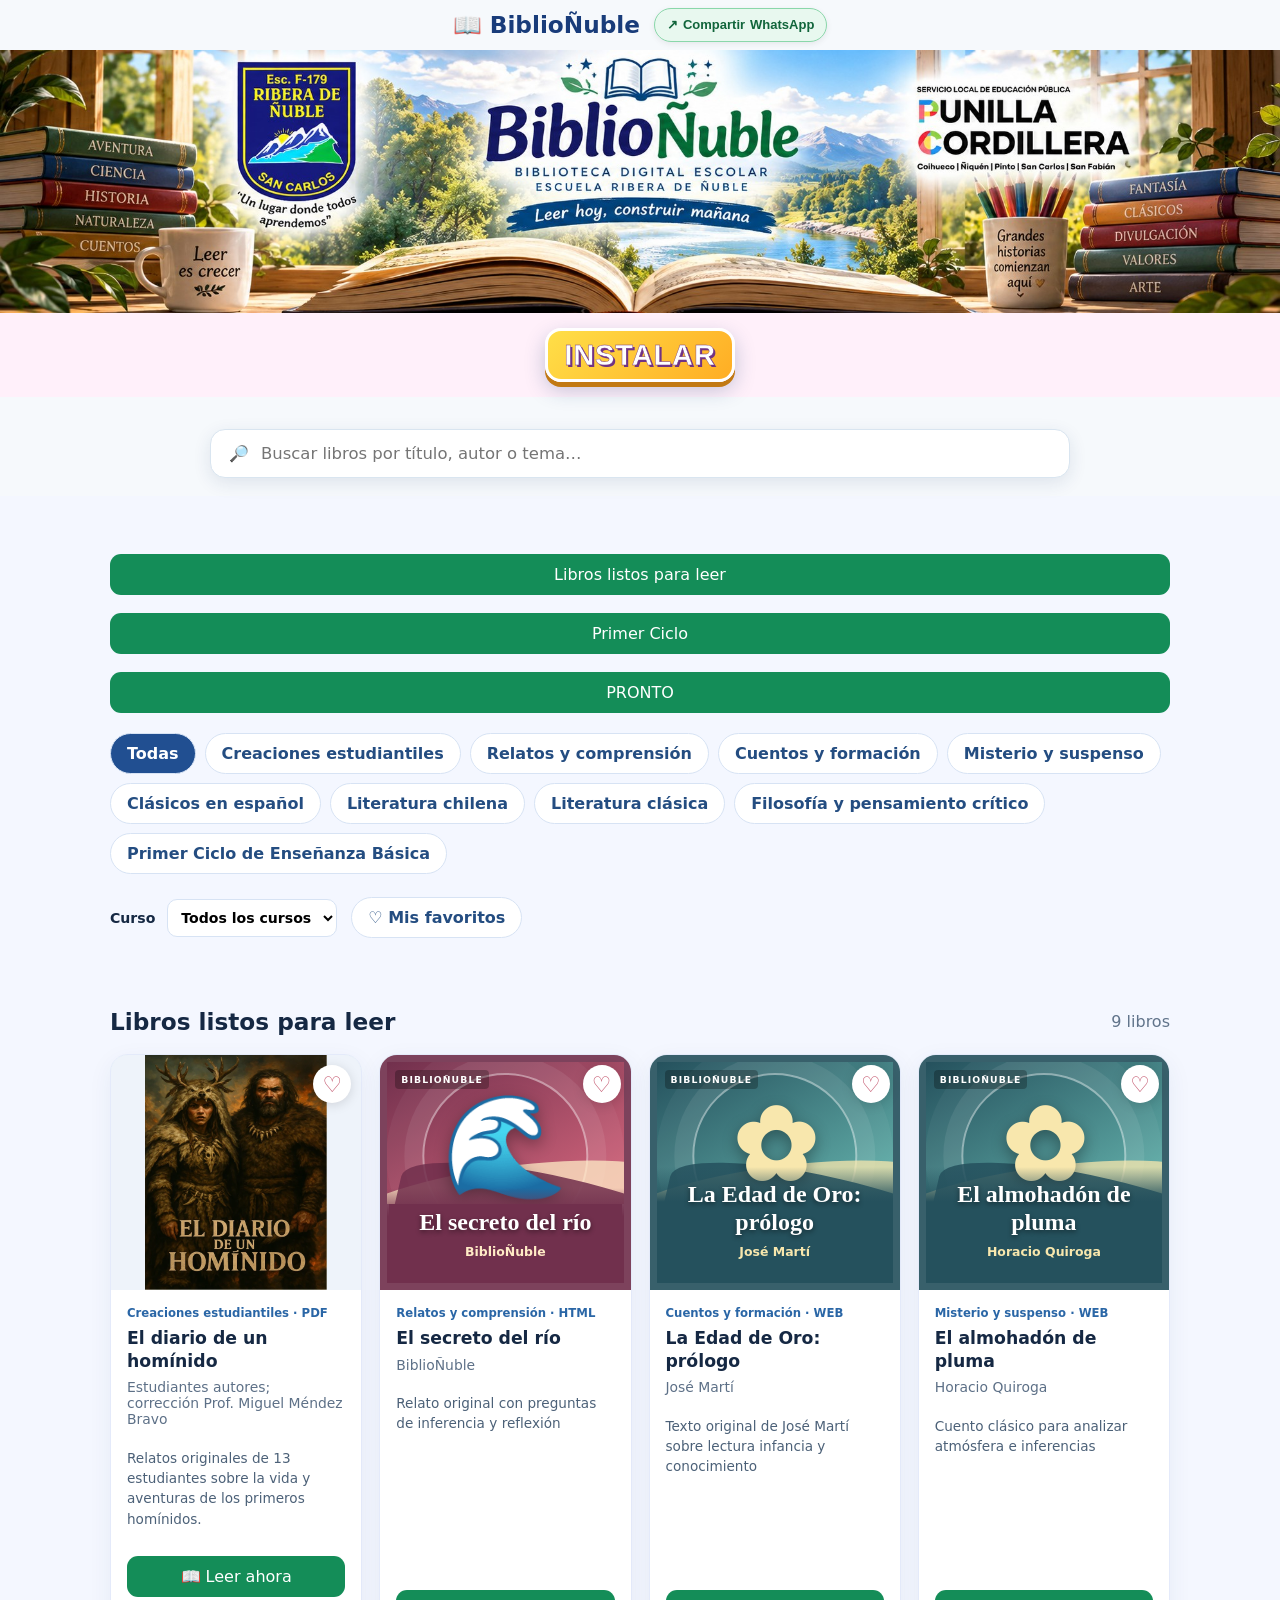
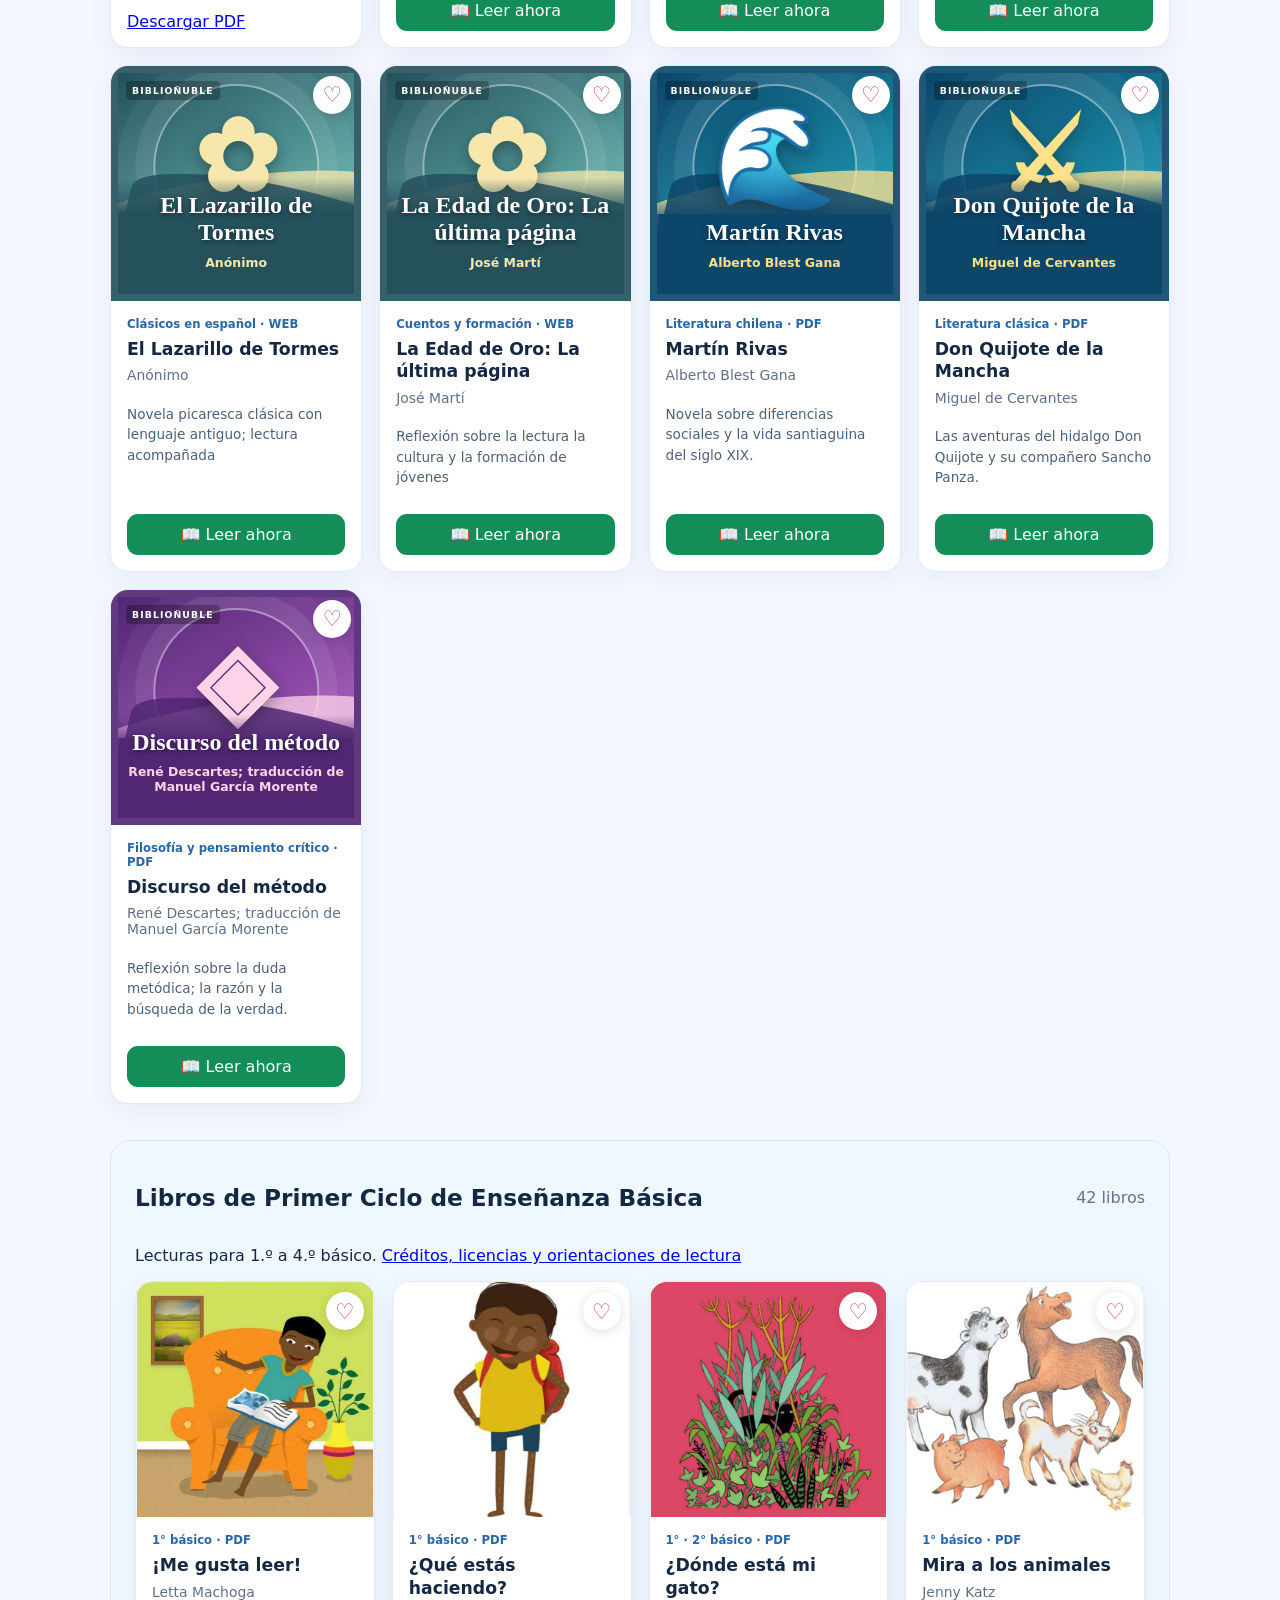
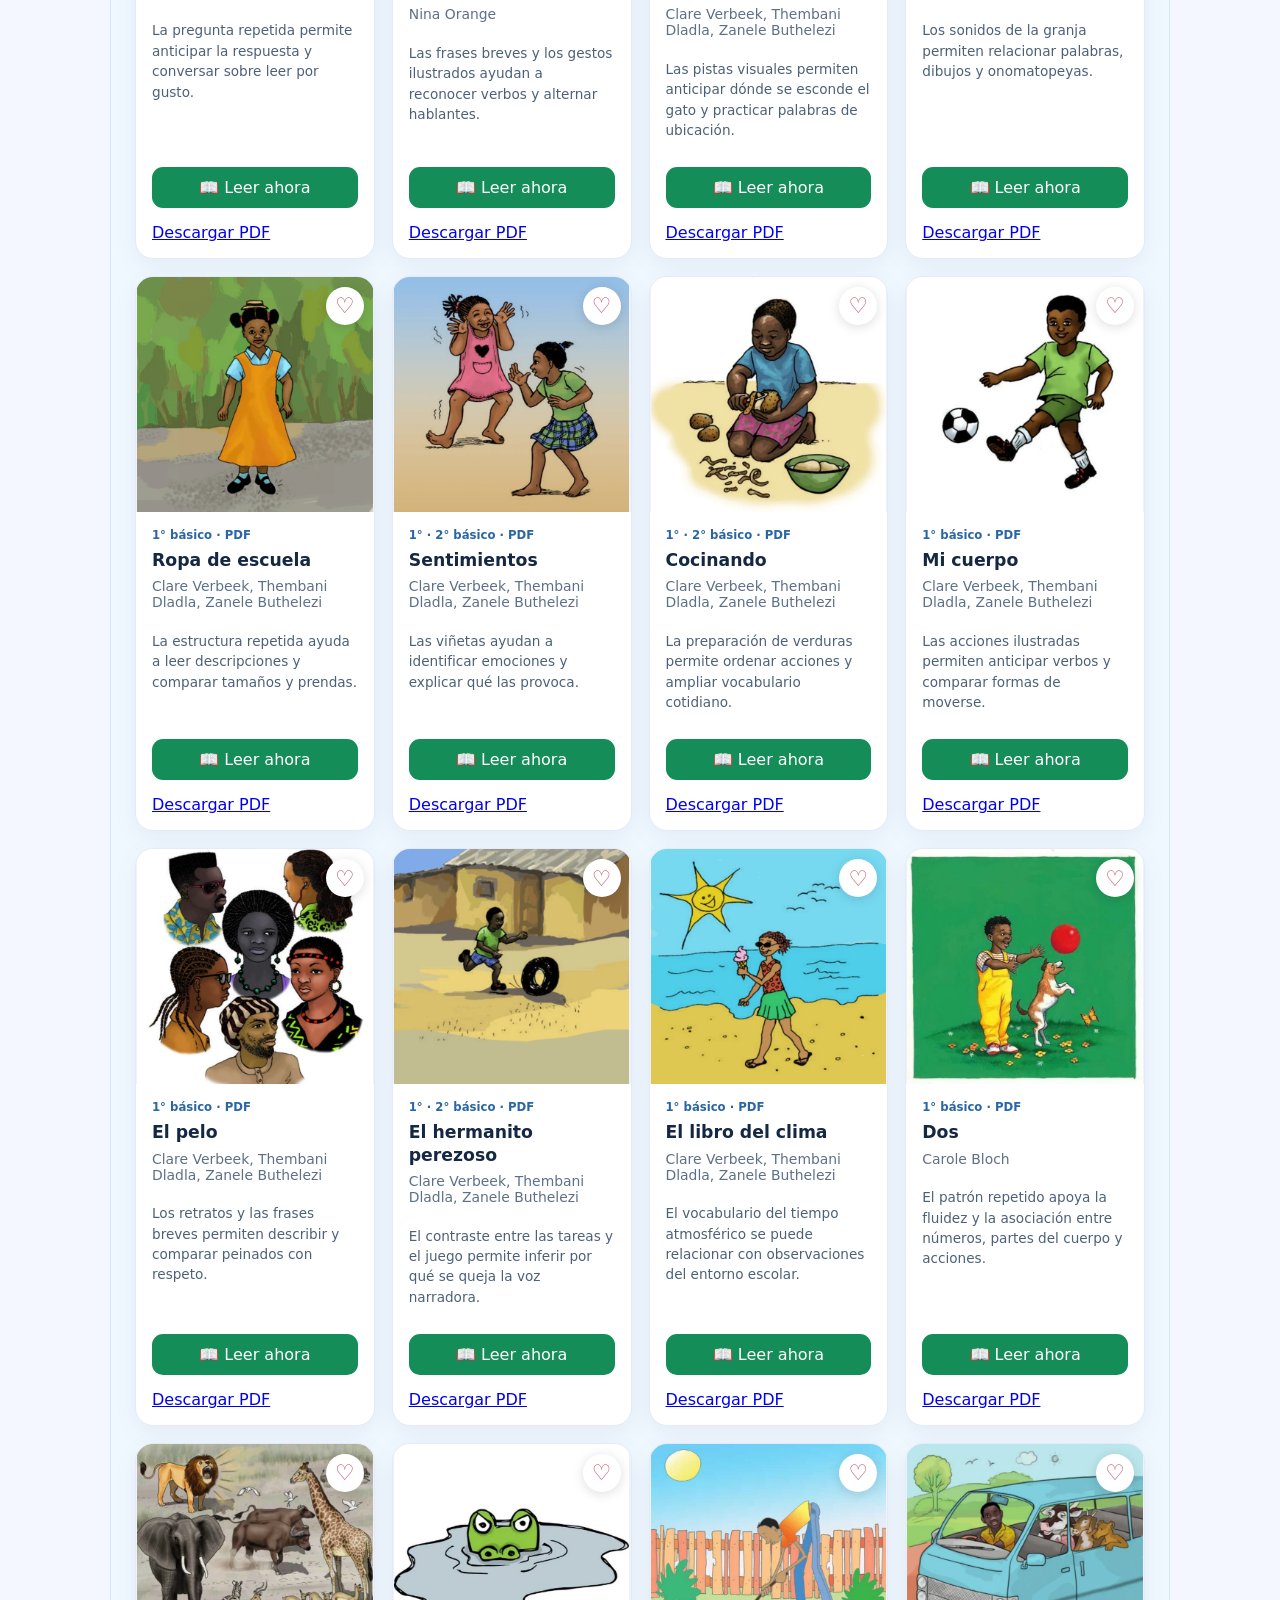
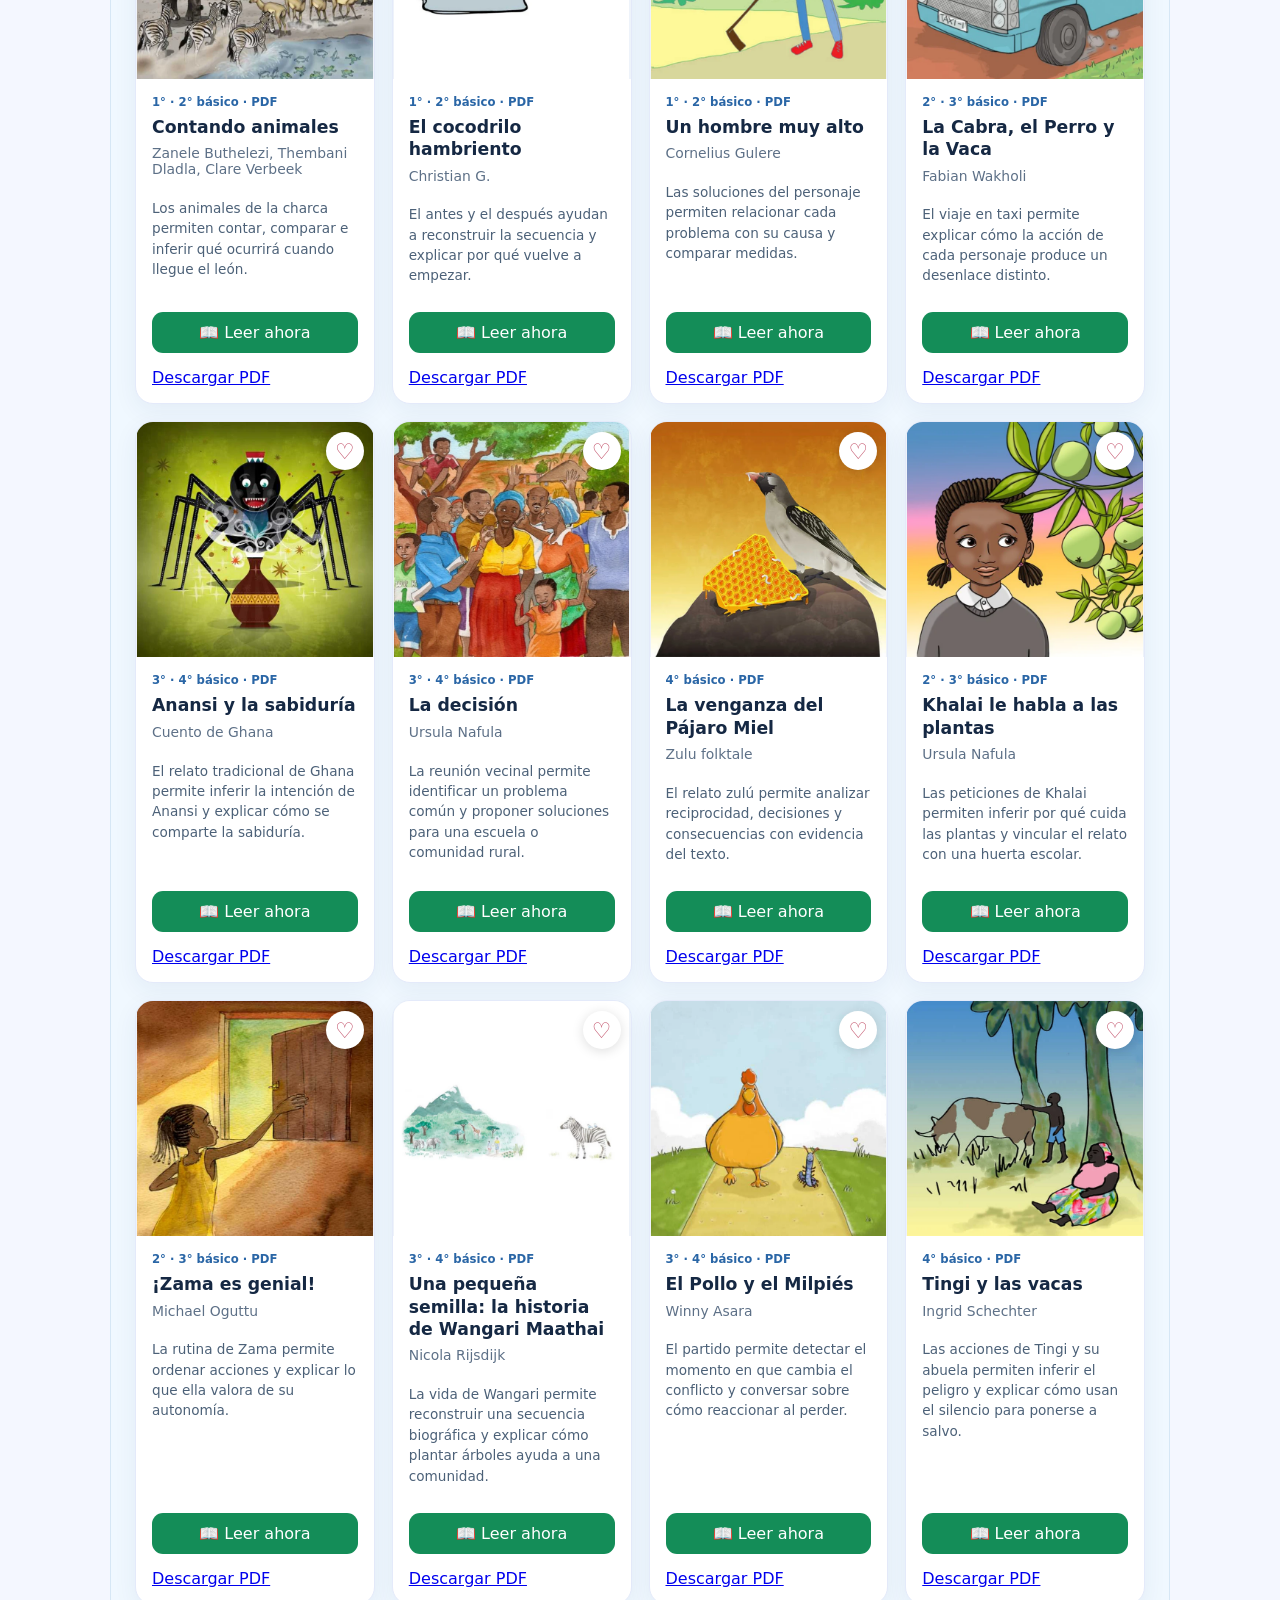
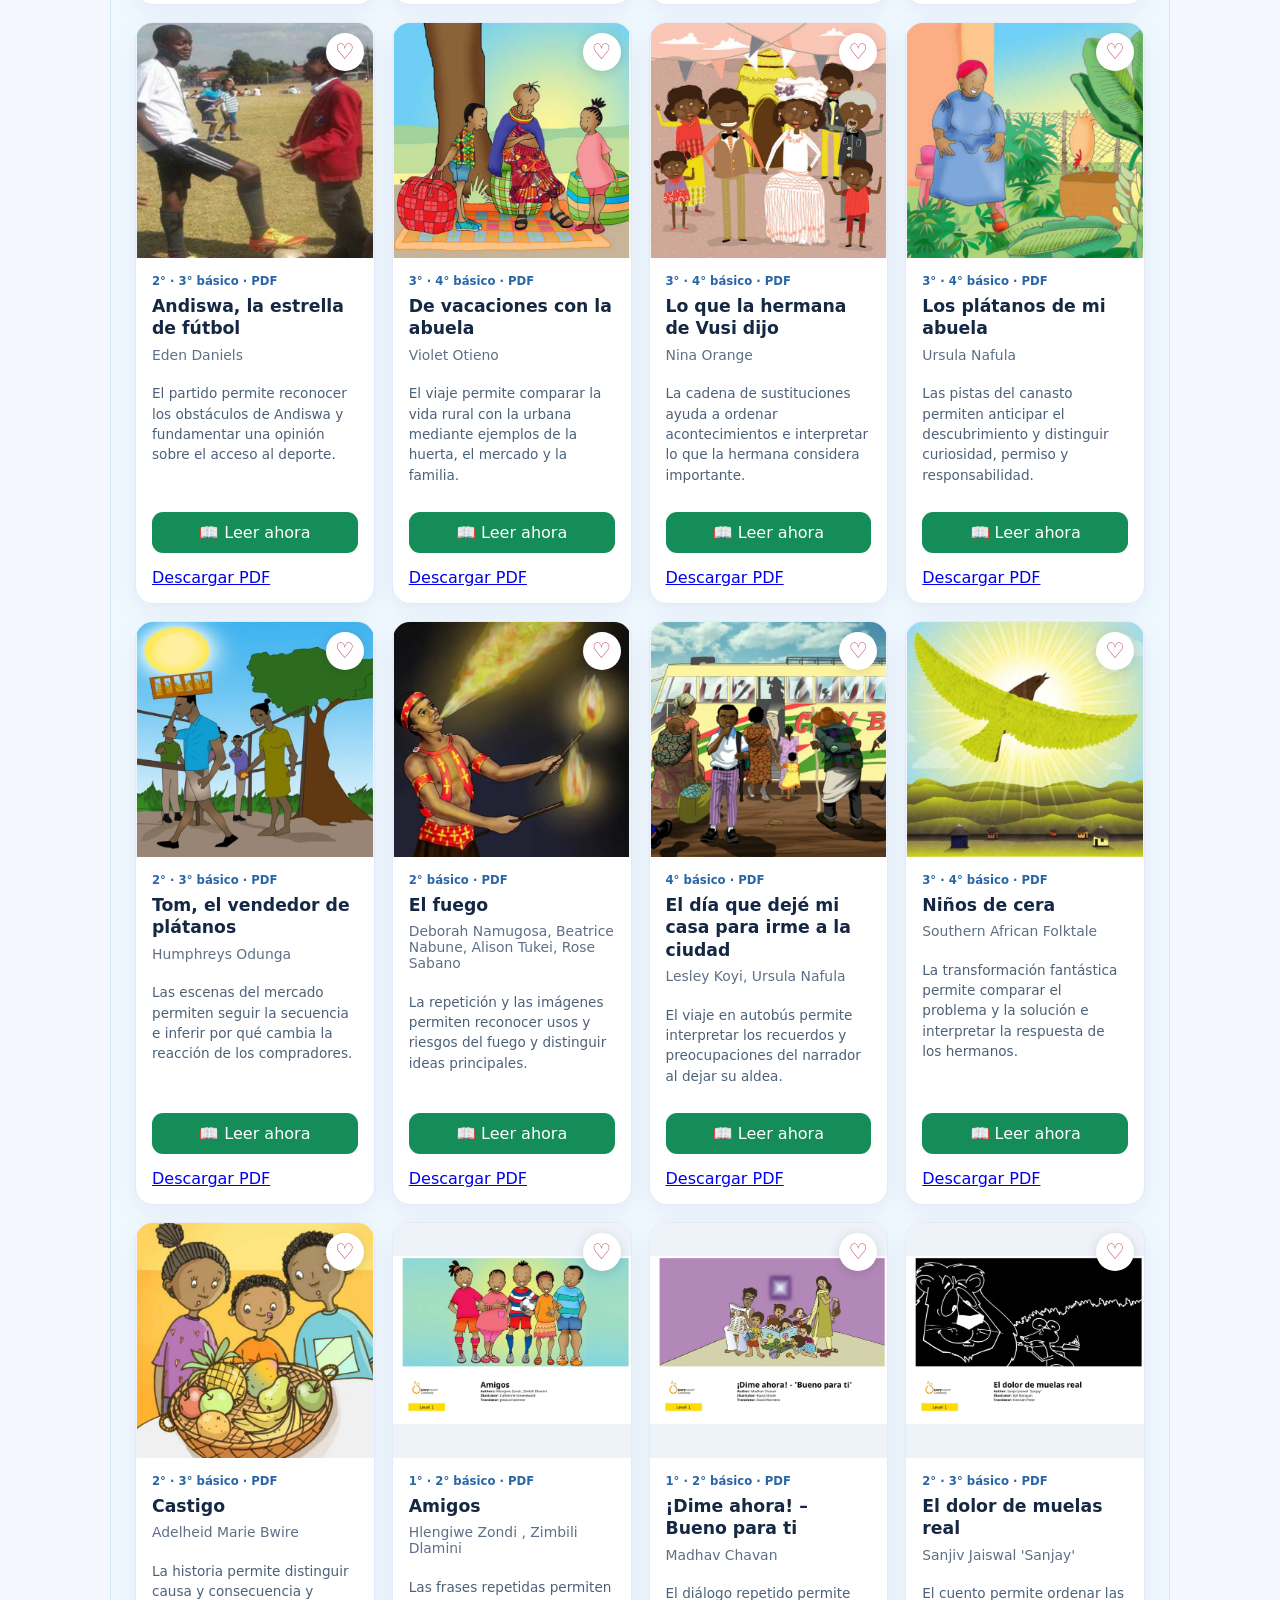
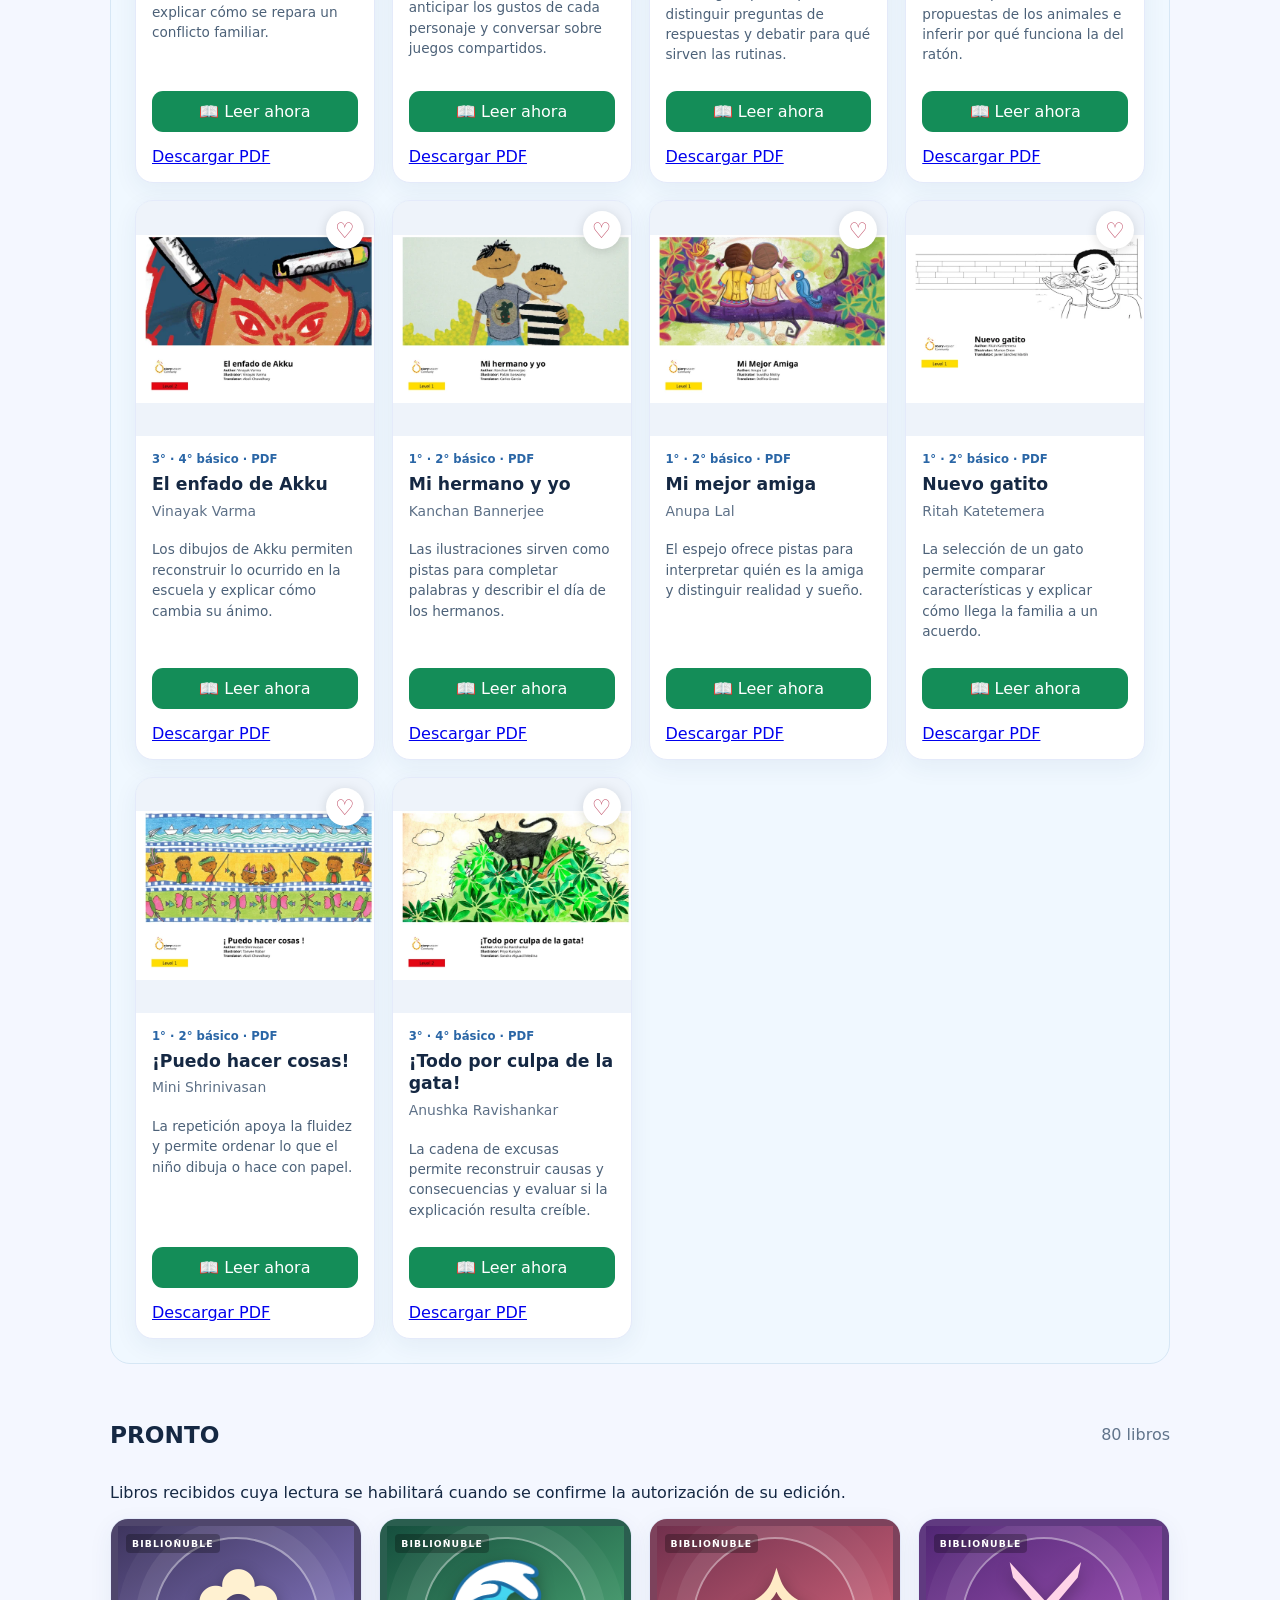
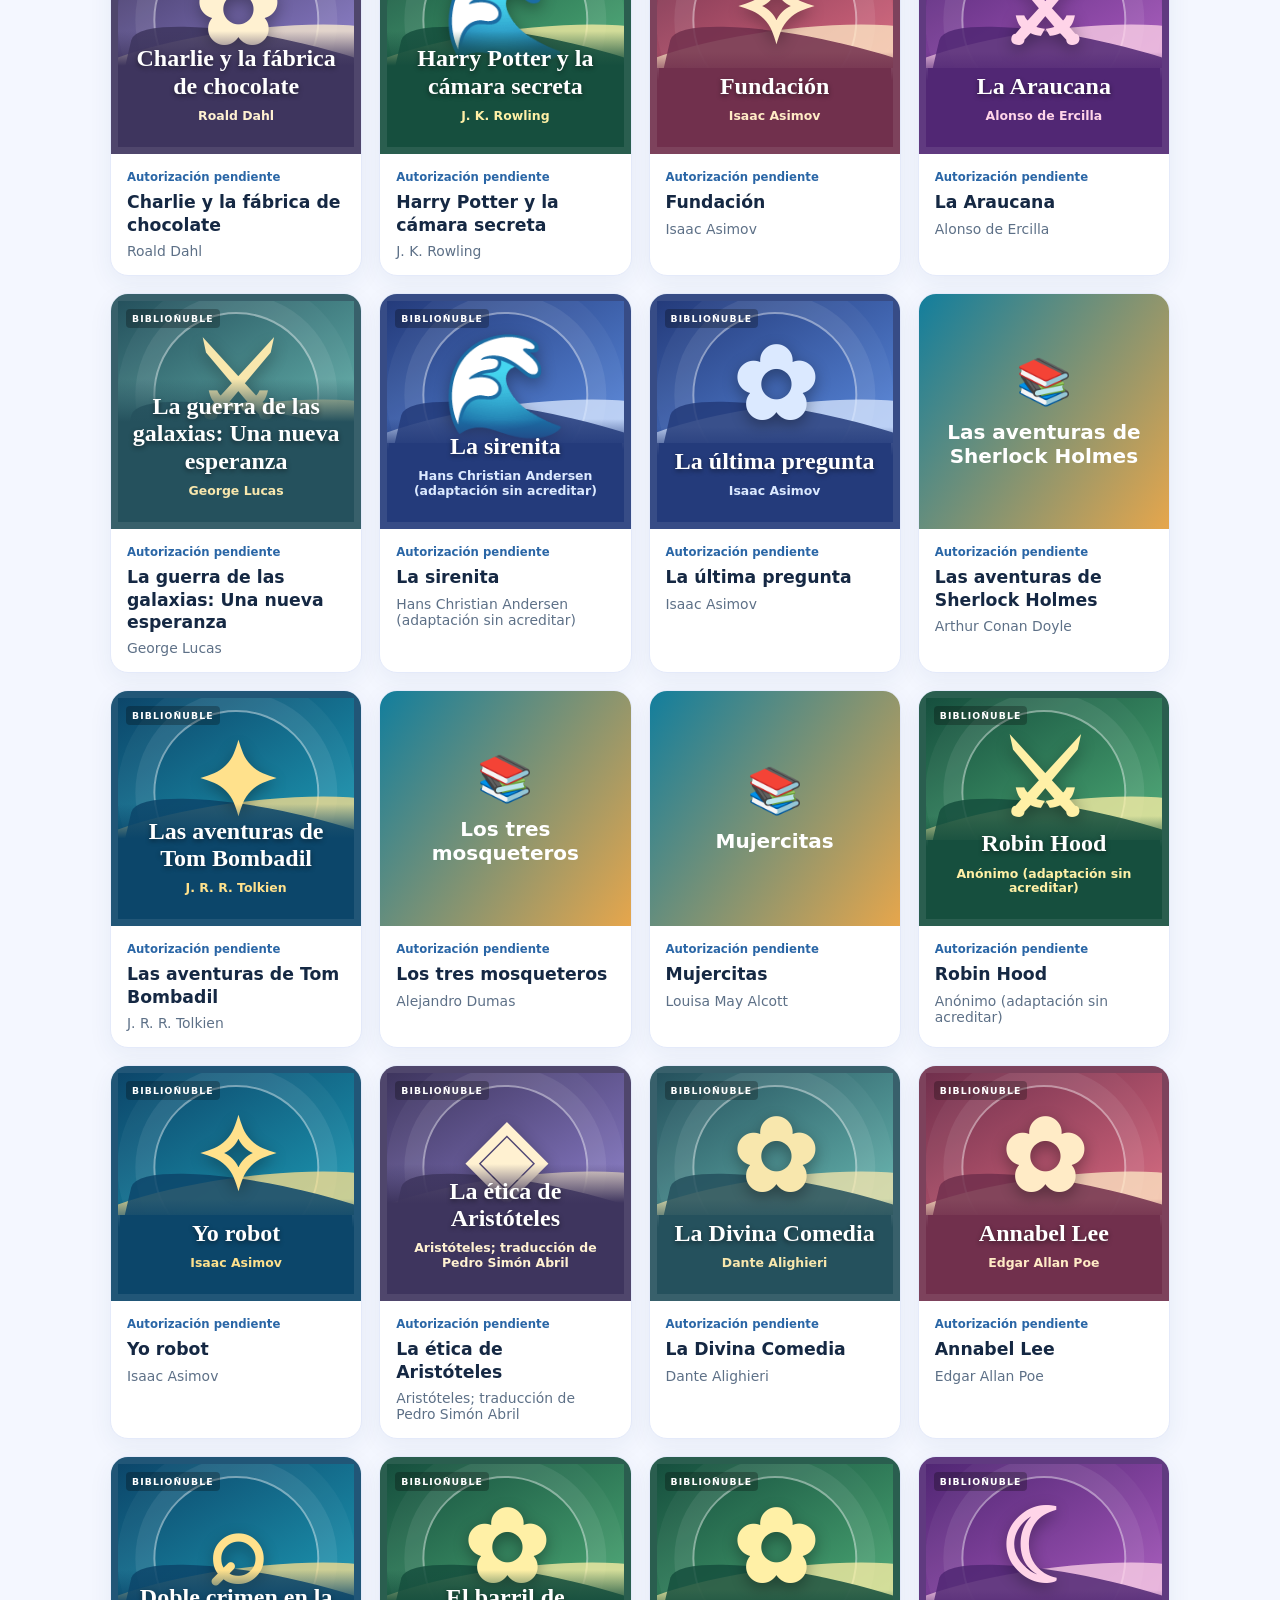
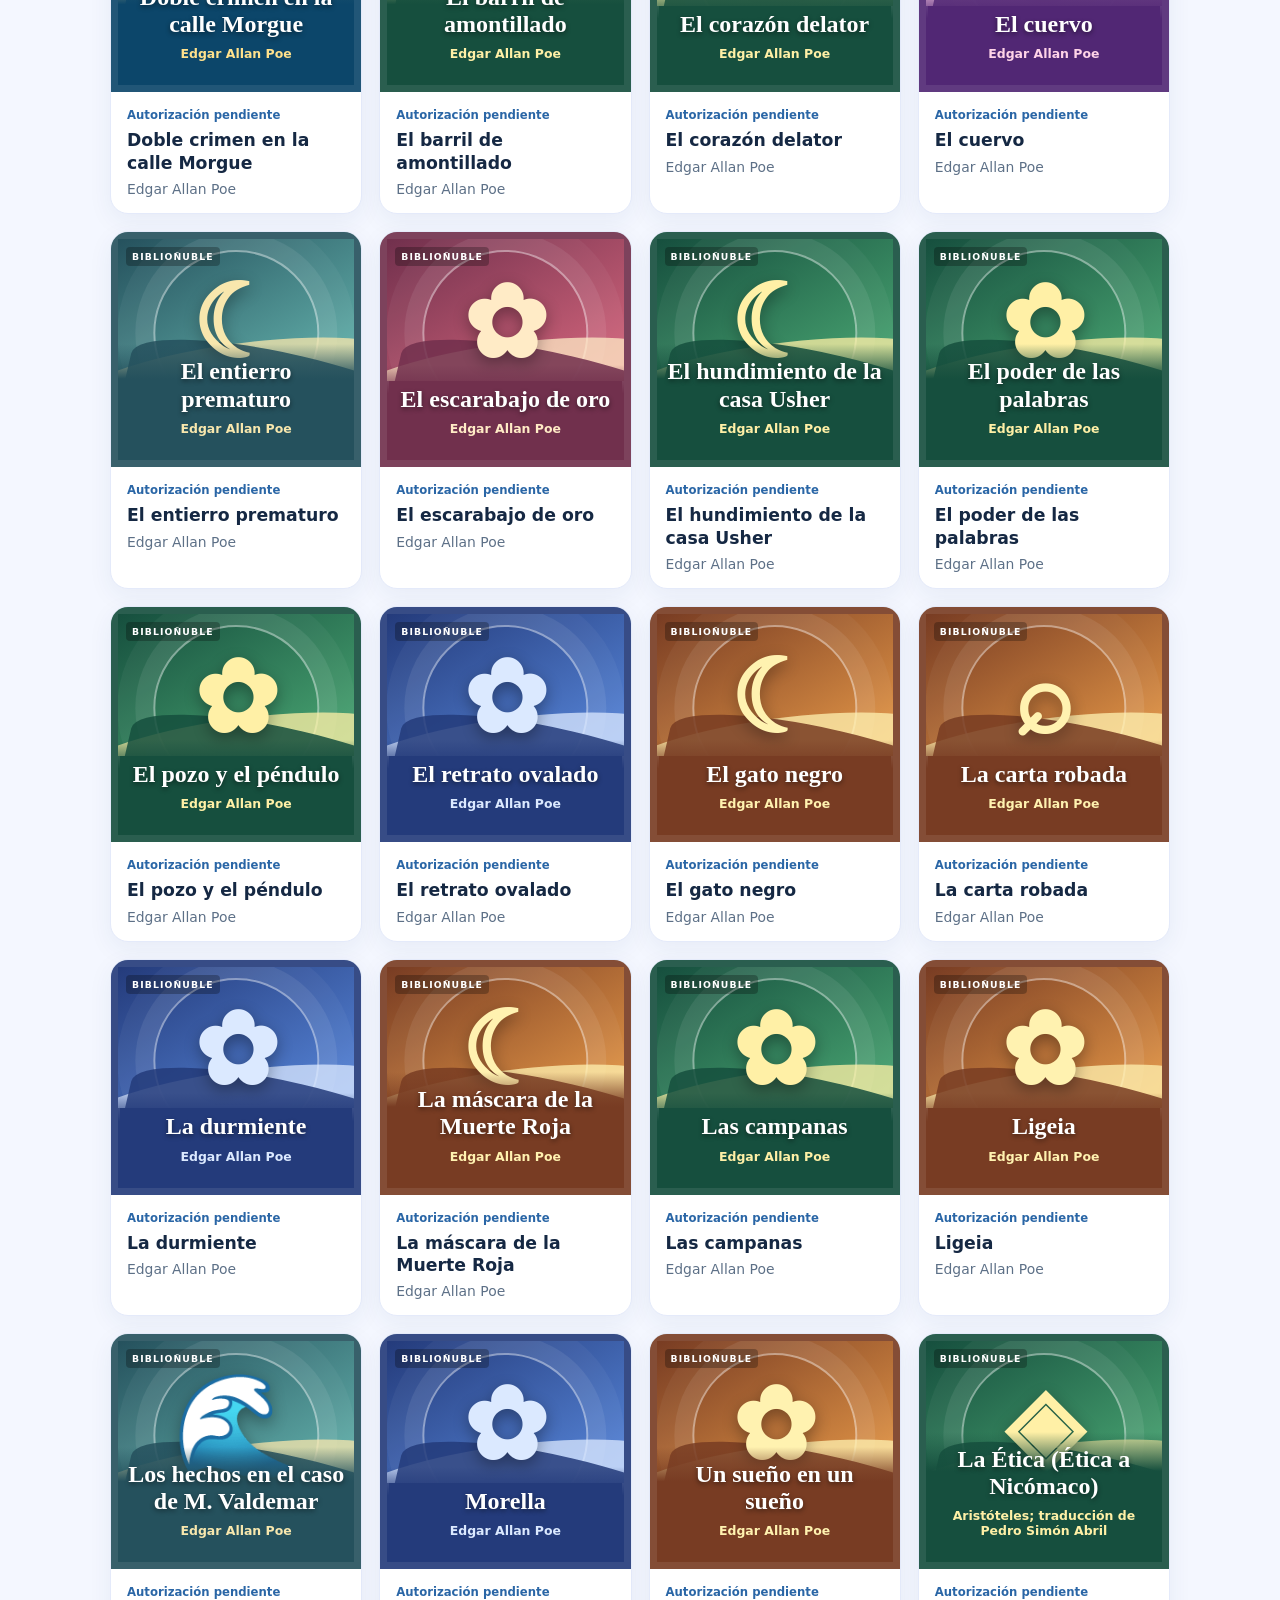
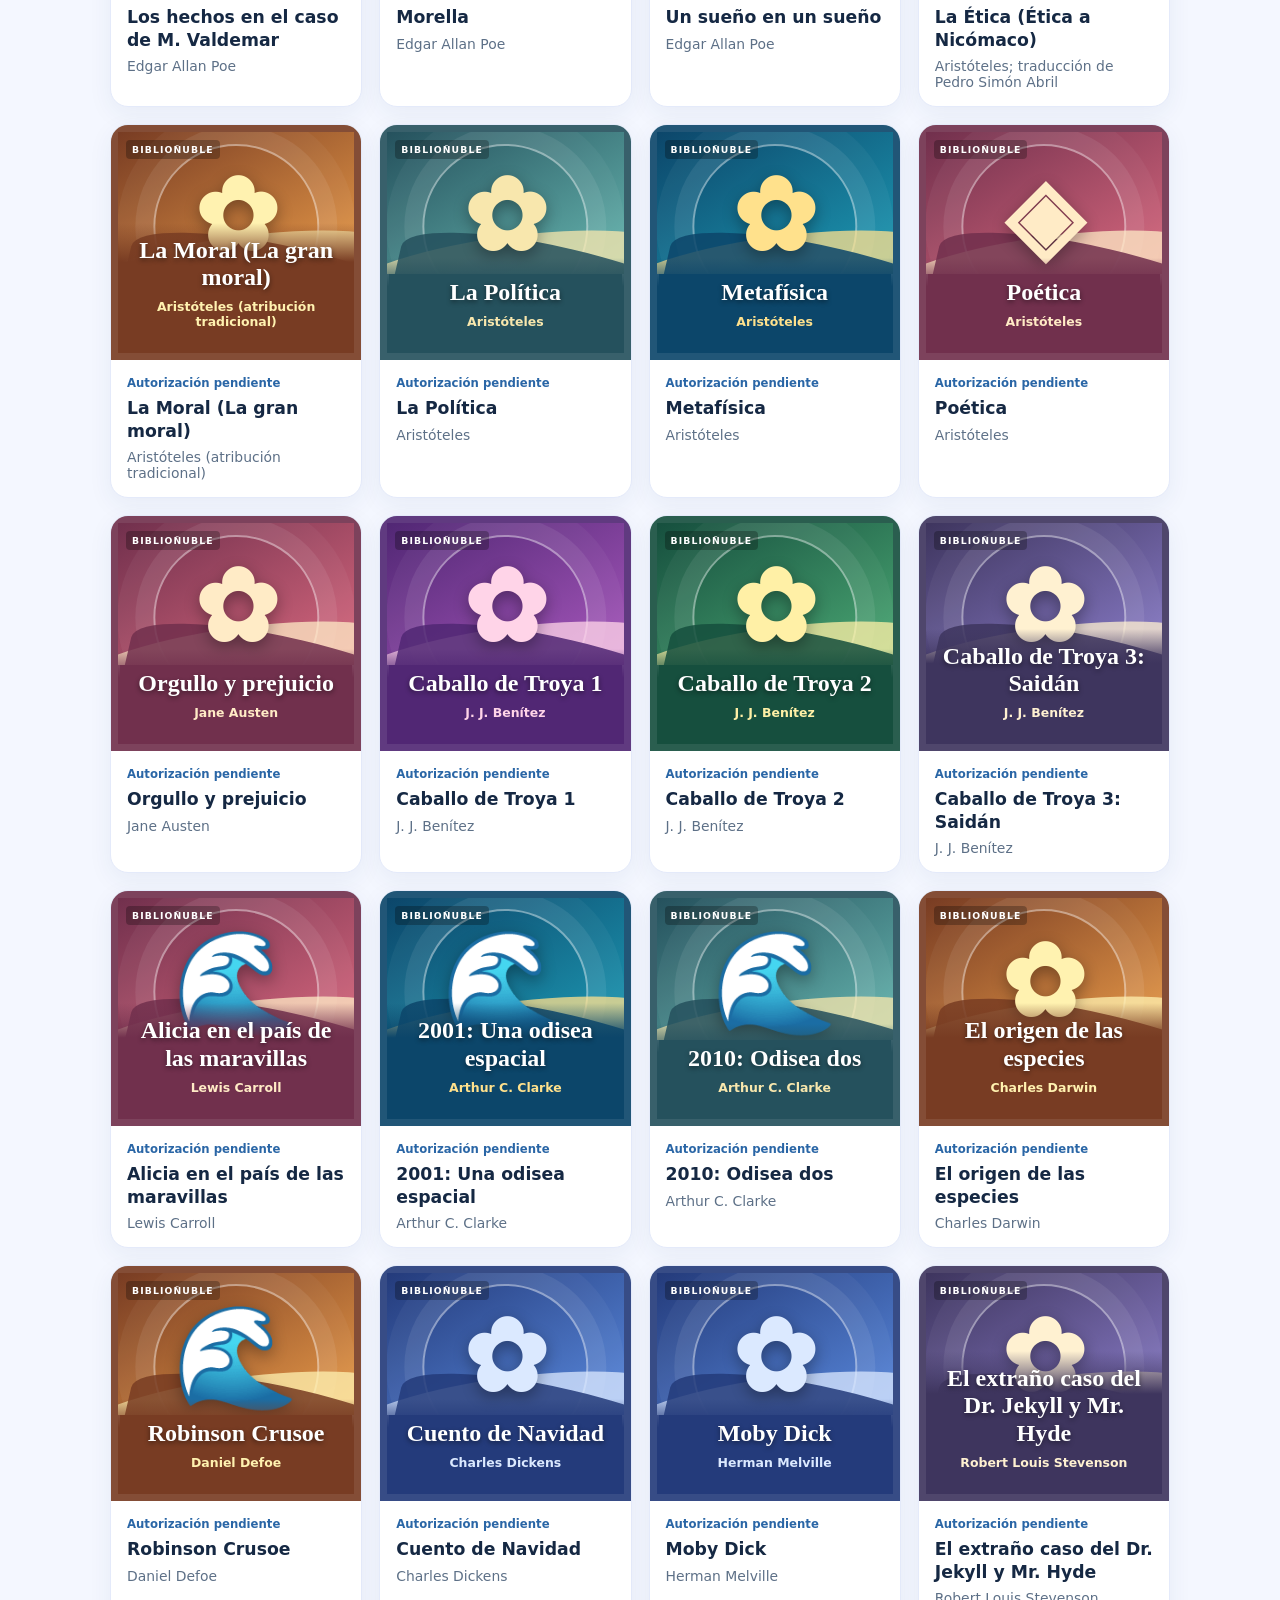
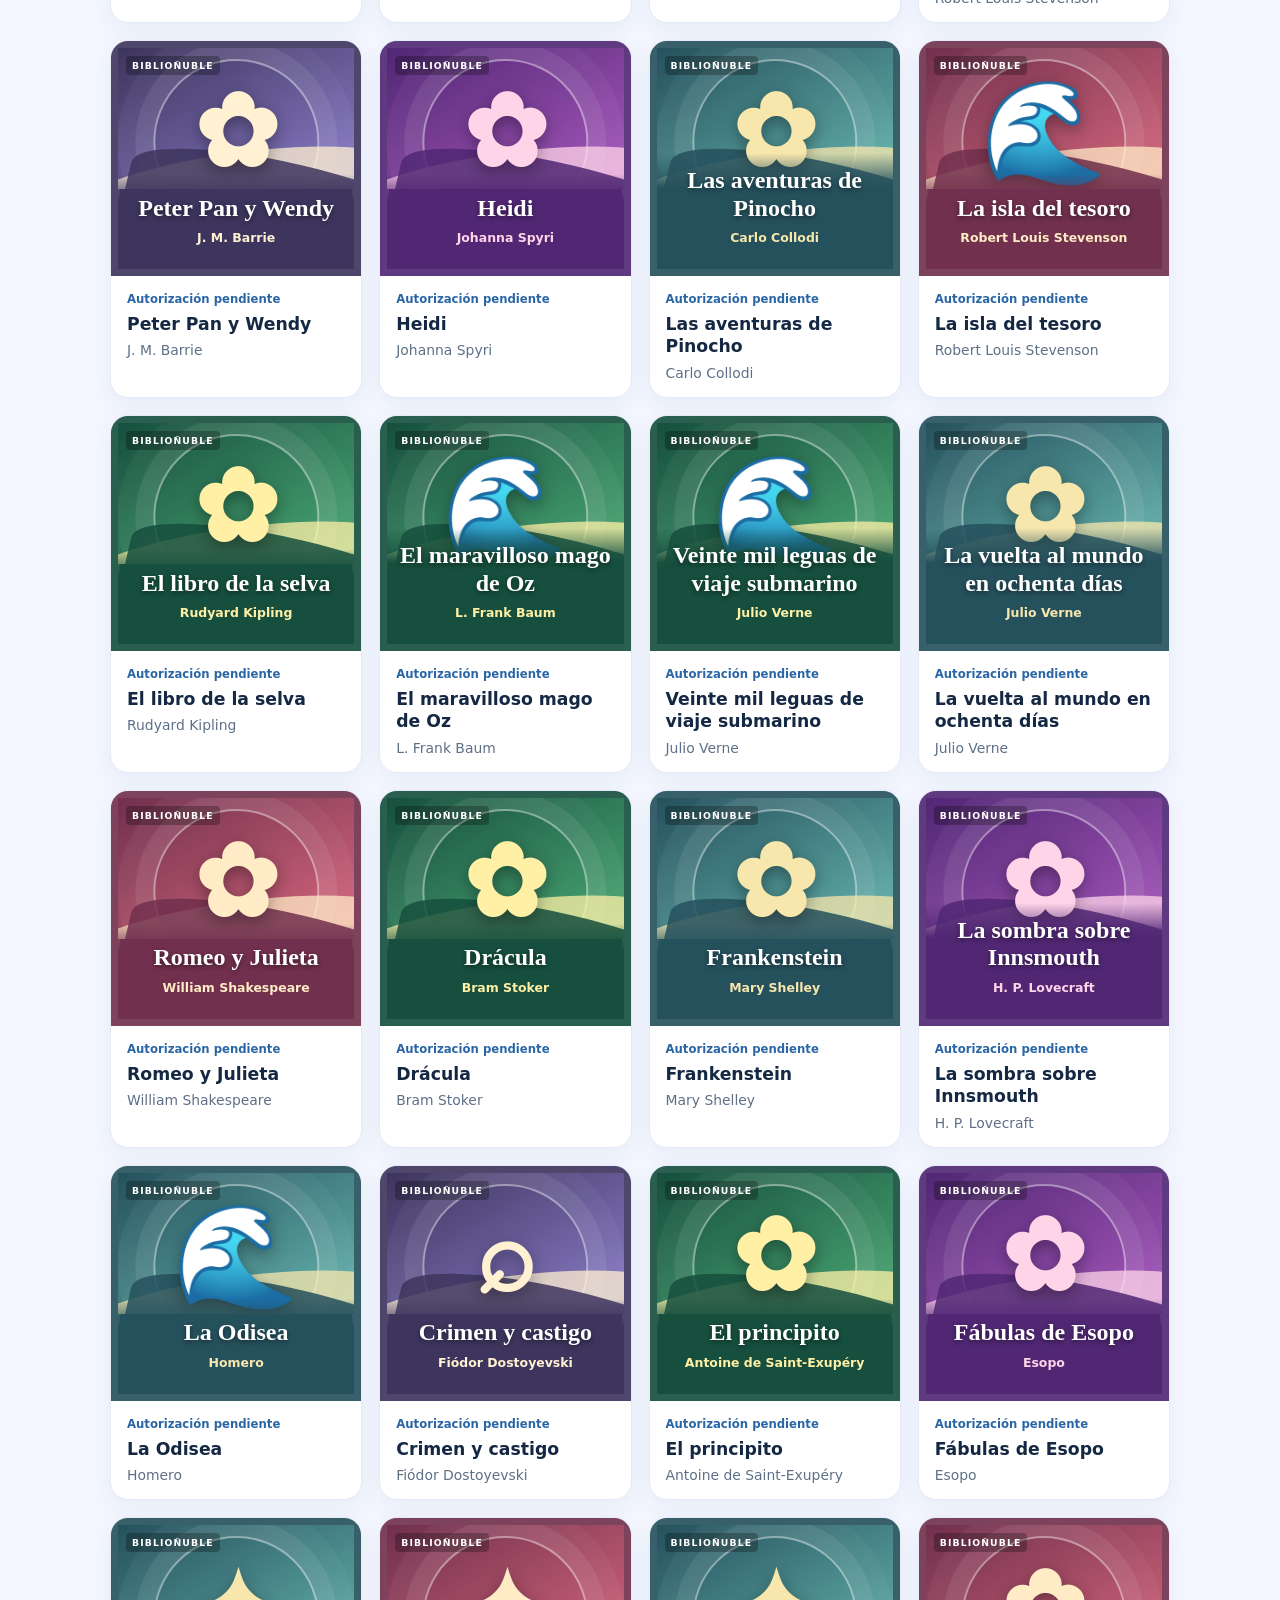
==== commit be20be41: "Organizar tres secciones de BiblioÑuble y publicar el Diario en PDF" ====
--- a/index.html
+++ b/index.html
@@ -7,4 +7,25 @@
 header.new-header .hero-center{padding:8px 10px;border-radius:20px;background:#ffffffe0;box-shadow:0 5px 22px #163e5933}
 header.new-header .hero-center h1{line-height:1.1!important}
 @media(max-width:650px){header.new-header .new-hero .hero-logo{height:90px!important;max-width:80px!important}header.new-header .hero-center{padding:9px 3px}header.new-header .hero-center h1{font-size:clamp(26px,7vw,39px)!important}header.new-header .hero-center p{font-size:9px!important}header.new-header .new-hero{min-height:260px!important}}
-</style><style id="mobile-install-safety">[hidden]{display:none!important}.new-header .install-strip{display:flex!important;position:relative!important;z-index:50!important;clear:both!important;justify-content:center!important;padding:12px!important;background:#fff0fa!important}.new-header .install-strip #install{position:static!important;width:190px!important;height:54px!important;min-width:0!important;min-height:0!important;max-width:190px!important;overflow:hidden!important;transform:none!important;animation:none!important;padding:6px!important;border-radius:16px!important}.new-header .install-strip #install .install-word{font:900 29px/1 'Trebuchet MS',Arial,sans-serif!important;letter-spacing:.03em!important}.new-header .topnav #install{display:none!important}</style><style id="banner-fix">header.new-header .new-hero{background:none!important;min-height:0!important;height:auto!important;display:block!important}header.new-header .new-hero:before{display:none!important}header.new-header .new-hero .banner-original{display:block;width:100%;height:auto;max-height:none;object-fit:contain}header.new-header .new-hero .hero-overlay{display:none!important}</style></head><body><header class="new-header"><nav class="topnav wrap"><div class="brand">📖 BiblioÑuble</div><a class="share-whatsapp" href="https://api.whatsapp.com/send?text=Te%20invito%20a%20visitar%20Biblio%C3%91uble%2C%20nuestra%20biblioteca%20digital%20escolar%20gratuita%3A%20https%3A%2F%2Fbibliotecariberadenuble.github.io%2Fbiblionuble%2F" target="_blank" rel="noopener noreferrer" aria-label="Compartir BiblioÑuble por WhatsApp" title="Compartir por WhatsApp"><span aria-hidden="true">↗</span> Compartir <span class="share-wa-label">WhatsApp</span></a></nav><section class="new-hero" aria-label="BiblioÑuble, biblioteca digital de la Escuela Ribera de Ñuble"><img class="banner-original" src="./assets/cabecera-biblionuble.jpg" alt="BiblioÑuble, Biblioteca Digital Escolar Ribera de Ñuble: libros abiertos, paisaje de Ñuble e insignias institucionales de la escuela y del SLEP Punilla Cordillera"></section><div class="install-strip" aria-label="Instala la biblioteca en tu celular" hidden><button id="install" type="button" hidden aria-label="Instalar BiblioÑuble en mi celular"><span class="install-word">INSTALAR</span></button></div><div class="search-strip wrap"><label class="search"><span>🔎</span><input id="search" placeholder="Buscar libros por título, autor o tema…" aria-label="Buscar libros"></label></div></header><main class="wrap"><nav aria-label="Accesos de la biblioteca" style="display:flex;flex-wrap:wrap;gap:12px;margin:20px 0"><a class="read" href="#primer-ciclo">📚 Primer Ciclo</a><a class="read" href="./lecturas/el-diario-de-un-hominido.html">📗 El diario de un homínido</a></nav><div class="section-head"><h2>📖 Libros disponibles para leer</h2><p class="section-subtitle">Selecciona un libro y comienza a leer inmediatamente.</p><span id="count"></span></div><div class="chips" id="categories"></div><div class="tools"><label>Curso <select id="course"><option value="">Todos los cursos</option><option>1°</option><option>2°</option><option>3°</option><option>4°</option><option>5°</option><option>6°</option><option>7°</option><option>8°</option></select></label><button id="favoritesToggle" class="secondary">♡ Mis favoritos</button></div><p class="notice" id="status" role="status"></p><div class="books" id="books"><article class="book"><div class="cover"><span class="placeholder">📖</span></div><div class="bookbody"><span class="tag">Relatos y comprensión · HTML</span><h3>El secreto del río</h3><p class="author">BiblioÑuble</p><p class="description">Lectura original gratuita con preguntas de comprensión.</p><a class="read" href="./lecturas/el-secreto-del-rio.html">📖 Leer ahora</a></div></article></div><section id="lectura-hominido" class="wrap" style="margin:24px auto;padding:20px;border-radius:20px;background:linear-gradient(110deg,#e5f4eb,#f6f1d8);border:1px solid #a9cdb9"><h2 style="font-size:clamp(22px,3vw,30px);color:#204a36">📖 Lectura destacada: El diario de un homínido</h2><p>Libro creado por estudiantes. Una colección de relatos sobre la vida y las aventuras de los primeros homínidos.</p><a href="./lecturas/el-diario-de-un-hominido.html" style="display:inline-block;background:#176c4a;color:white;padding:14px 22px;border-radius:12px;font-weight:800;text-decoration:none">📗 Leer El diario de un homínido</a></section><section id="primer-ciclo" class="wrap" aria-labelledby="primer-ciclo-title" style="margin:36px auto;padding:24px;border-radius:20px;background:#f0f8ff;border:1px solid #d6e7f5"><h2 id="primer-ciclo-title" style="font-size:clamp(24px,3vw,34px);color:#143c60">📚 PRIMER CICLO DE ENSEÑANZA BÁSICA</h2><p style="color:#35566c">Lecturas seleccionadas para 1.º a 4.º básico de Chile. Puedes leer los PDF completos aquí o descargarlos.</p><p><a href="https://github.com/bibliotecariberadenuble/biblionuble/blob/main/CREDITOS-PRIMER-CICLO.md">Ver créditos, licencias y orientaciones de lectura</a></p><div id="primerCicloBooks" class="books"></div><details style="margin-top:24px"><summary>Ediciones anteriores en revisión</summary><div class="books"><article class="book"><div class="cover"><img src="./portadas/primer-ciclo-clasicos.svg" alt="Portada ilustrada temática de la lectura infantil" loading="lazy" style="width:100%;height:100%;object-fit:cover;border-radius:12px"></div><div class="bookbody"><span class="tag">2.º a 4.º básico · Licencia CC BY-NC-ND</span><h3>Cuentos de los hermanos Grimm</h3><p class="author">Jacob y Wilhelm Grimm · Imprenta Nacional de Costa Rica (2013)</p><p class="description">Selección de cuentos tradicionales. Algunas historias contienen violencia o prejuicios de época y requieren mediación docente. Edición reutilizable sin modificaciones, con atribución y sin fines comerciales.</p><p class="unavailable">PDF pendiente de alojamiento y verificación del enlace</p></div></article><article class="book"><div class="cover"><img src="./portadas/primer-ciclo-mitos.svg" alt="Portada ilustrada temática de la lectura infantil" loading="lazy" style="width:100%;height:100%;object-fit:cover;border-radius:12px"></div><div class="bookbody"><span class="tag">2.º a 4.º básico · Revisión de derechos</span><h3>Los clásicos</h3><p class="author">Adaptaciones de Horacio Clemente y Beatriz Ferro</p><p class="description">Cinco relatos ilustrados, útiles para lectura guiada. La edición homenaje de 2014 incluye derechos de adaptadores e ilustradores.</p><p class="unavailable">Próximamente · autorización de redistribución pendiente</p></div></article><article class="book"><div class="cover"><img src="./portadas/primer-ciclo-grimm.svg" alt="Portada ilustrada temática de la lectura infantil" loading="lazy" style="width:100%;height:100%;object-fit:cover;border-radius:12px"></div><div class="bookbody"><span class="tag">3.º a 4.º básico · Revisión de derechos</span><h3>Mitos y cuentos tradicionales</h3><p class="author">Colección Cuentos de Polidoro</p><p class="description">Relatos ilustrados para lectura acompañada, inferencias y comparación de culturas.</p><p class="unavailable">Próximamente · autorización de redistribución pendiente</p></div></article><article class="book"><div class="cover"><img src="./portadas/primer-ciclo-andersen.svg" alt="Portada ilustrada temática de la lectura infantil" loading="lazy" style="width:100%;height:100%;object-fit:cover;border-radius:12px"></div><div class="bookbody"><span class="tag">3.º a 4.º básico · Selección docente</span><h3>Cuentos clásicos para niños</h3><p class="author">Hans Christian Andersen</p><p class="description">Antología extensa. Contiene relatos con muerte y violencia, por lo que no se recomienda completa para lectura autónoma de primer ciclo.</p><p class="unavailable">Próximamente · traducción y edición en revisión</p></div></article><article class="book"><div class="cover"><img src="./portadas/primer-ciclo-esopo.svg" alt="Portada ilustrada temática de la lectura infantil" loading="lazy" style="width:100%;height:100%;object-fit:cover;border-radius:12px"></div><div class="bookbody"><span class="tag">2.º a 4.º básico · Selección de fábulas</span><h3>Fábulas de Esopo</h3><p class="author">Edición de Educación y Desarrollo Contemporáneo S. A. (2000)</p><p class="description">Algunas de las 300 fábulas son útiles, pero la edición completa incluye textos e ilustraciones protegidos y contenidos no apropiados para todos los cursos.</p><p class="unavailable">Próximamente · licencia de redistribución pendiente</p></div></article><article class="book"><div class="cover"><img src="./portadas/primer-ciclo-perrault.svg" alt="Portada ilustrada temática de la lectura infantil" loading="lazy" style="width:100%;height:100%;object-fit:cover;border-radius:12px"></div><div class="bookbody"><span class="tag">3.º a 4.º básico · Lectura guiada</span><h3>Cuentos para soñar y pensar</h3><p class="author">Charles Perrault · Dirección General de Bibliotecas (México, 2013)</p><p class="description">Cuentos clásicos ilustrados por niños. Edición institucional con derechos reservados y autorización de distribución limitada.</p><p class="unavailable">Próximamente · autorización de redistribución pendiente</p></div></article></div><p style="font-size:.9em;color:#526d7e">El principito no se incluye en esta colección: su lectura completa es más adecuada desde segundo ciclo y el PDF de 2016 declara derechos editoriales reservados.</p></details></section><section class="about"><h2>Lee a tu ritmo</h2><p>Selecciona «Leer ahora» para abrir el libro en el lector de BiblioÑuble. También puedes abrirlo en otra pestaña o descargarlo cuando esté permitido.</p><p>Los favoritos se guardan únicamente en este dispositivo. Para leer sin conexión, descarga previamente el PDF.</p></section><section class="wrap" id="pendingSection" aria-label="Próximamente: libros en revisión" style="margin:38px auto 52px"><h2 style="font-size:clamp(25px,3vw,36px);color:#173f55">📚 Próximamente <span style="background:#f6de89;border-radius:12px;padding:3px 12px;font-size:.65em">PRONTO</span></h2><p style="margin:12px 0 20px;color:#435e6a">Estos libros están en revisión. Todavía no están disponibles para leer. Cuando se confirme una edición autorizada pasarán automáticamente a la sección de lecturas disponibles.</p><div id="pendingBooks" class="books"></div></section></main><footer>📖 BiblioÑuble · Escuela Ribera de Ñuble · Chile<div style="margin-top:10px;font-weight:700;text-align:center">Proyecto creado y desarrollado por el profesor Miguel Ángel Méndez Bravo</div></footer><div id="reader" class="reader" hidden role="dialog" aria-modal="true" aria-labelledby="readerTitle"><div class="reader-panel"><div class="reader-bar"><strong id="readerTitle">Lectura</strong><div class="reader-actions"><a id="readerExternal" target="_blank" rel="noopener noreferrer">Abrir lectura ↗</a><button id="readerClose" aria-label="Cerrar lector">✕ Cerrar</button></div></div><iframe id="readerFrame" title="Lector de libros PDF" loading="lazy"></iframe><p class="reader-hint">Si tu dispositivo no muestra la lectura, usa «Abrir lectura» para verlo en el navegador.</p></div></div><script src="config.js?v=6"></script><script src="app.js?v=43" defer></script><script>if('serviceWorker' in navigator){window.addEventListener('load',()=>navigator.serviceWorker.register('./sw.js').catch(err=>console.warn('PWA:',err)))}</script><div id="installHelp" class="install-help" hidden role="dialog" aria-modal="true" aria-labelledby="installHelpTitle"><div class="install-help-card"><button id="installHelpClose" class="install-help-close" type="button" aria-label="Cerrar instrucciones">✕</button><div class="install-help-icon">📲</div><h2 id="installHelpTitle">¡Lleva BiblioÑuble en tu celular!</h2><p id="installHelpSteps">Abre el menú de tu navegador y elige «Añadir a pantalla de inicio».</p><button id="installHelpDone" class="install-help-done" type="button">¡Entendido!</button></div></div></body></html>+</style><style id="mobile-install-safety">[hidden]{display:none!important}.new-header .install-strip{display:flex!important;position:relative!important;z-index:50!important;clear:both!important;justify-content:center!important;padding:12px!important;background:#fff0fa!important}.new-header .install-strip #install{position:static!important;width:190px!important;height:54px!important;min-width:0!important;min-height:0!important;max-width:190px!important;overflow:hidden!important;transform:none!important;animation:none!important;padding:6px!important;border-radius:16px!important}.new-header .install-strip #install .install-word{font:900 29px/1 'Trebuchet MS',Arial,sans-serif!important;letter-spacing:.03em!important}.new-header .topnav #install{display:none!important}</style><style id="banner-fix">header.new-header .new-hero{background:none!important;min-height:0!important;height:auto!important;display:block!important}header.new-header .new-hero:before{display:none!important}header.new-header .new-hero .banner-original{display:block;width:100%;height:auto;max-height:none;object-fit:contain}header.new-header .new-hero .hero-overlay{display:none!important}</style></head><body><header class="new-header"><nav class="topnav wrap"><div class="brand">📖 BiblioÑuble</div><a class="share-whatsapp" href="https://api.whatsapp.com/send?text=Te%20invito%20a%20visitar%20Biblio%C3%91uble%2C%20nuestra%20biblioteca%20digital%20escolar%20gratuita%3A%20https%3A%2F%2Fbibliotecariberadenuble.github.io%2Fbiblionuble%2F" target="_blank" rel="noopener noreferrer" aria-label="Compartir BiblioÑuble por WhatsApp" title="Compartir por WhatsApp"><span aria-hidden="true">↗</span> Compartir <span class="share-wa-label">WhatsApp</span></a></nav><section class="new-hero" aria-label="BiblioÑuble, biblioteca digital de la Escuela Ribera de Ñuble"><img class="banner-original" src="./assets/cabecera-biblionuble.jpg" alt="BiblioÑuble, Biblioteca Digital Escolar Ribera de Ñuble: libros abiertos, paisaje de Ñuble e insignias institucionales de la escuela y del SLEP Punilla Cordillera"></section><div class="install-strip" aria-label="Instala la biblioteca en tu celular" hidden><button id="install" type="button" hidden aria-label="Instalar BiblioÑuble en mi celular"><span class="install-word">INSTALAR</span></button></div><div class="search-strip wrap"><label class="search"><span>🔎</span><input id="search" placeholder="Buscar libros por título, autor o tema…" aria-label="Buscar libros"></label></div></header><main class="wrap">
+<nav aria-label="Secciones de la biblioteca" style="display:flex;flex-wrap:wrap;gap:12px;margin:20px 0">
+  <a class="read" href="#listos-para-leer">Libros listos para leer</a>
+  <a class="read" href="#primer-ciclo">Primer Ciclo</a>
+  <a class="read" href="#pendingSection">PRONTO</a>
+</nav>
+<div class="chips" id="categories"></div><div class="tools"><label>Curso <select id="course"><option value="">Todos los cursos</option><option>1°</option><option>2°</option><option>3°</option><option>4°</option><option>5°</option><option>6°</option><option>7°</option><option>8°</option></select></label><button id="favoritesToggle" class="secondary">♡ Mis favoritos</button></div><p class="notice" id="status" role="status"></p>
+<section id="listos-para-leer" aria-labelledby="ready-title">
+  <div class="section-head"><h2 id="ready-title">Libros listos para leer</h2><span id="count"></span></div>
+  <div class="books" id="books"><article class="book"><div class="cover"><img class="book-scene" src="./portadas/el-diario-de-un-hominido.webp" alt="Portada de El diario de un homínido"></div><div class="bookbody"><span class="tag">Creaciones estudiantiles · PDF</span><h3>El diario de un homínido</h3><p class="author">Estudiantes autores · Corrección del profesor Miguel Méndez Bravo</p><a class="read" href="./libros/el-diario-de-un-hominido.pdf">Leer ahora</a></div></article><article class="book"><div class="cover"><span class="placeholder">📖</span></div><div class="bookbody"><span class="tag">Relatos y comprensión · HTML</span><h3>El secreto del río</h3><p class="author">BiblioÑuble</p><p class="description">Lectura original gratuita con preguntas de comprensión.</p><a class="read" href="./lecturas/el-secreto-del-rio.html">📖 Leer ahora</a></div></article></div>
+</section>
+<section id="primer-ciclo" aria-labelledby="primer-ciclo-title" style="margin:36px auto;padding:24px;border-radius:20px;background:#f0f8ff;border:1px solid #d6e7f5">
+  <div class="section-head"><h2 id="primer-ciclo-title">Libros de Primer Ciclo de Enseñanza Básica</h2><span id="primerCicloCount"></span></div>
+  <p>Lecturas para 1.º a 4.º básico. <a href="https://github.com/bibliotecariberadenuble/biblionuble/blob/main/CREDITOS-PRIMER-CICLO.md">Créditos, licencias y orientaciones de lectura</a></p>
+  <div id="primerCicloBooks" class="books"></div>
+</section>
+<section id="pendingSection" aria-labelledby="pending-title" style="margin:38px auto 52px">
+  <div class="section-head"><h2 id="pending-title">PRONTO</h2><span id="pendingCount"></span></div>
+  <p>Libros recibidos cuya lectura se habilitará cuando se confirme la autorización de su edición.</p>
+  <div id="pendingBooks" class="books"></div>
+</section>
+</main><footer>📖 BiblioÑuble · Escuela Ribera de Ñuble · Chile<div style="margin-top:10px;font-weight:700;text-align:center">Proyecto creado y desarrollado por el profesor Miguel Ángel Méndez Bravo</div></footer><div id="reader" class="reader" hidden role="dialog" aria-modal="true" aria-labelledby="readerTitle"><div class="reader-panel"><div class="reader-bar"><strong id="readerTitle">Lectura</strong><div class="reader-actions"><a id="readerExternal" target="_blank" rel="noopener noreferrer">Abrir lectura ↗</a><button id="readerClose" aria-label="Cerrar lector">✕ Cerrar</button></div></div><iframe id="readerFrame" title="Lector de libros PDF" loading="lazy"></iframe><p class="reader-hint">Si tu dispositivo no muestra la lectura, usa «Abrir lectura» para verlo en el navegador.</p></div></div><script src="config.js?v=6"></script><script src="app.js?v=44" defer></script><script>if('serviceWorker' in navigator){window.addEventListener('load',()=>navigator.serviceWorker.register('./sw.js').catch(err=>console.warn('PWA:',err)))}</script><div id="installHelp" class="install-help" hidden role="dialog" aria-modal="true" aria-labelledby="installHelpTitle"><div class="install-help-card"><button id="installHelpClose" class="install-help-close" type="button" aria-label="Cerrar instrucciones">✕</button><div class="install-help-icon">📲</div><h2 id="installHelpTitle">¡Lleva BiblioÑuble en tu celular!</h2><p id="installHelpSteps">Abre el menú de tu navegador y elige «Añadir a pantalla de inicio».</p><button id="installHelpDone" class="install-help-done" type="button">¡Entendido!</button></div></div></body></html>
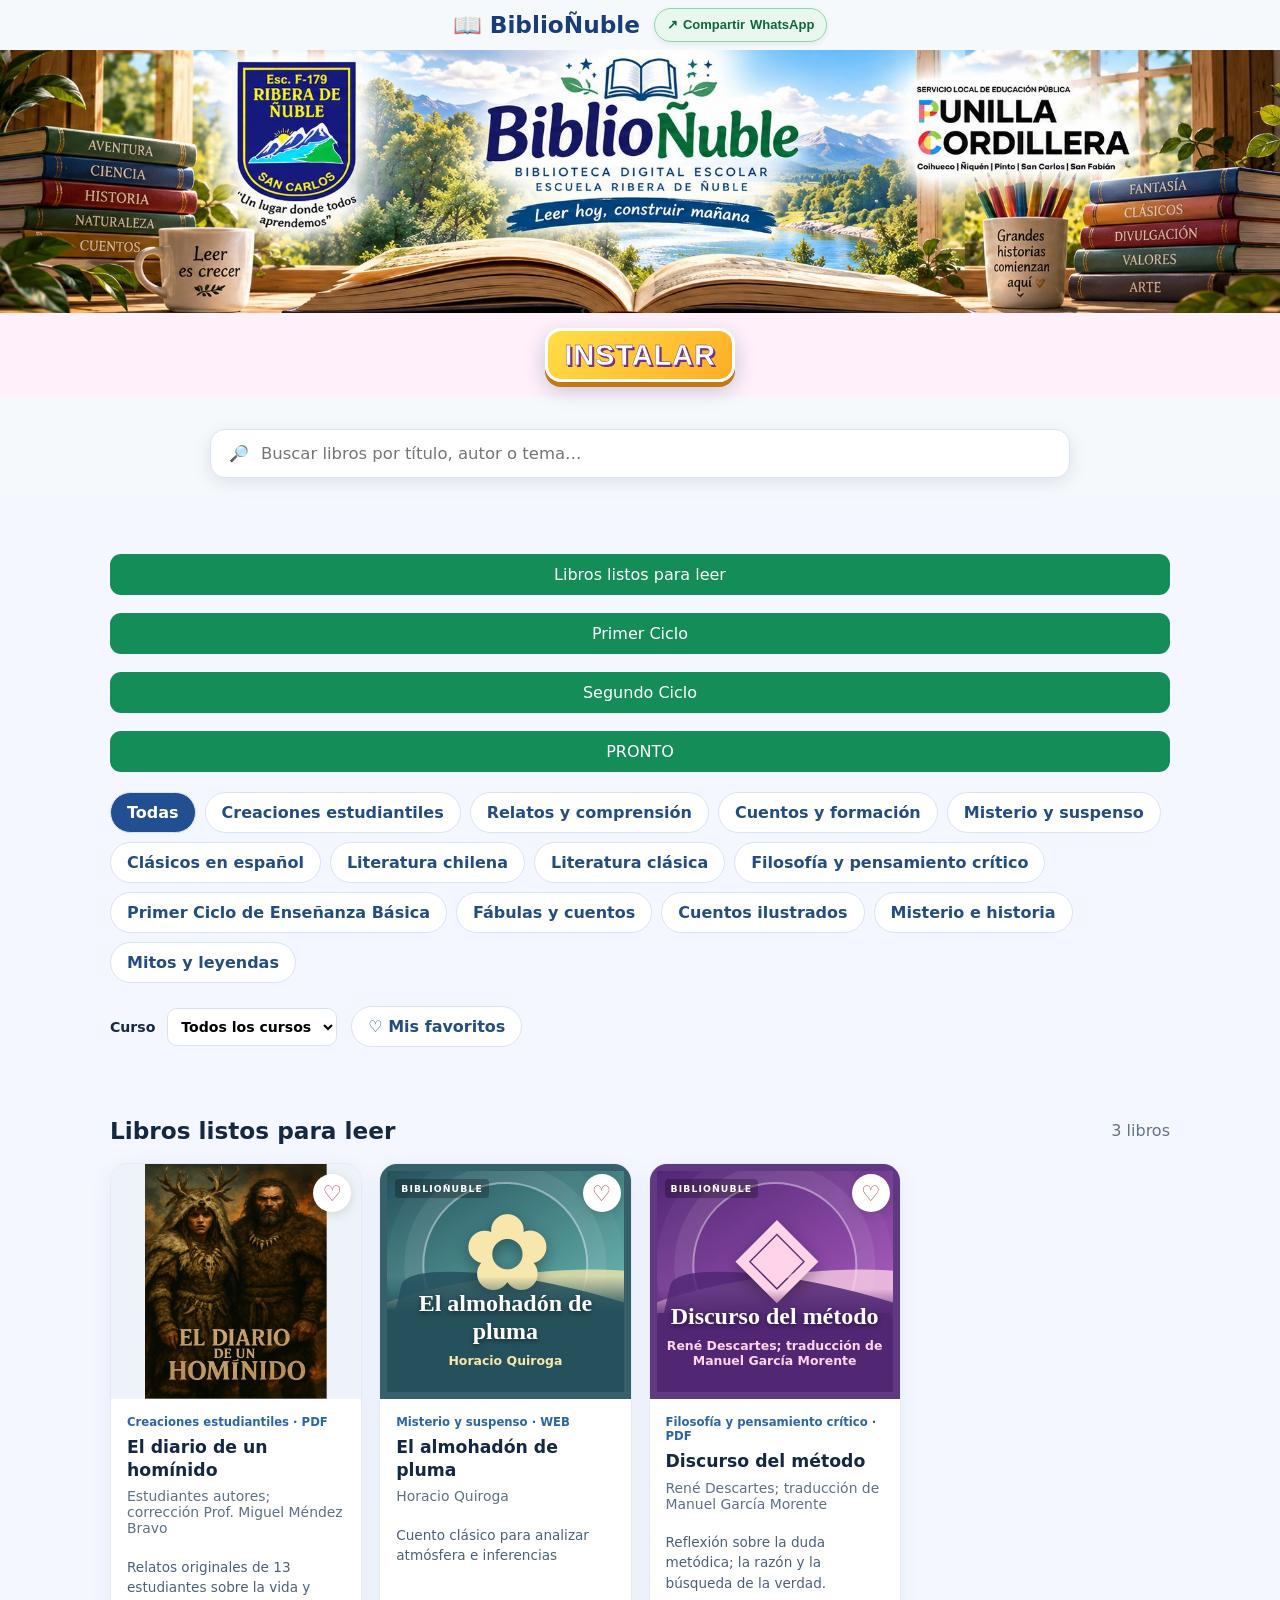
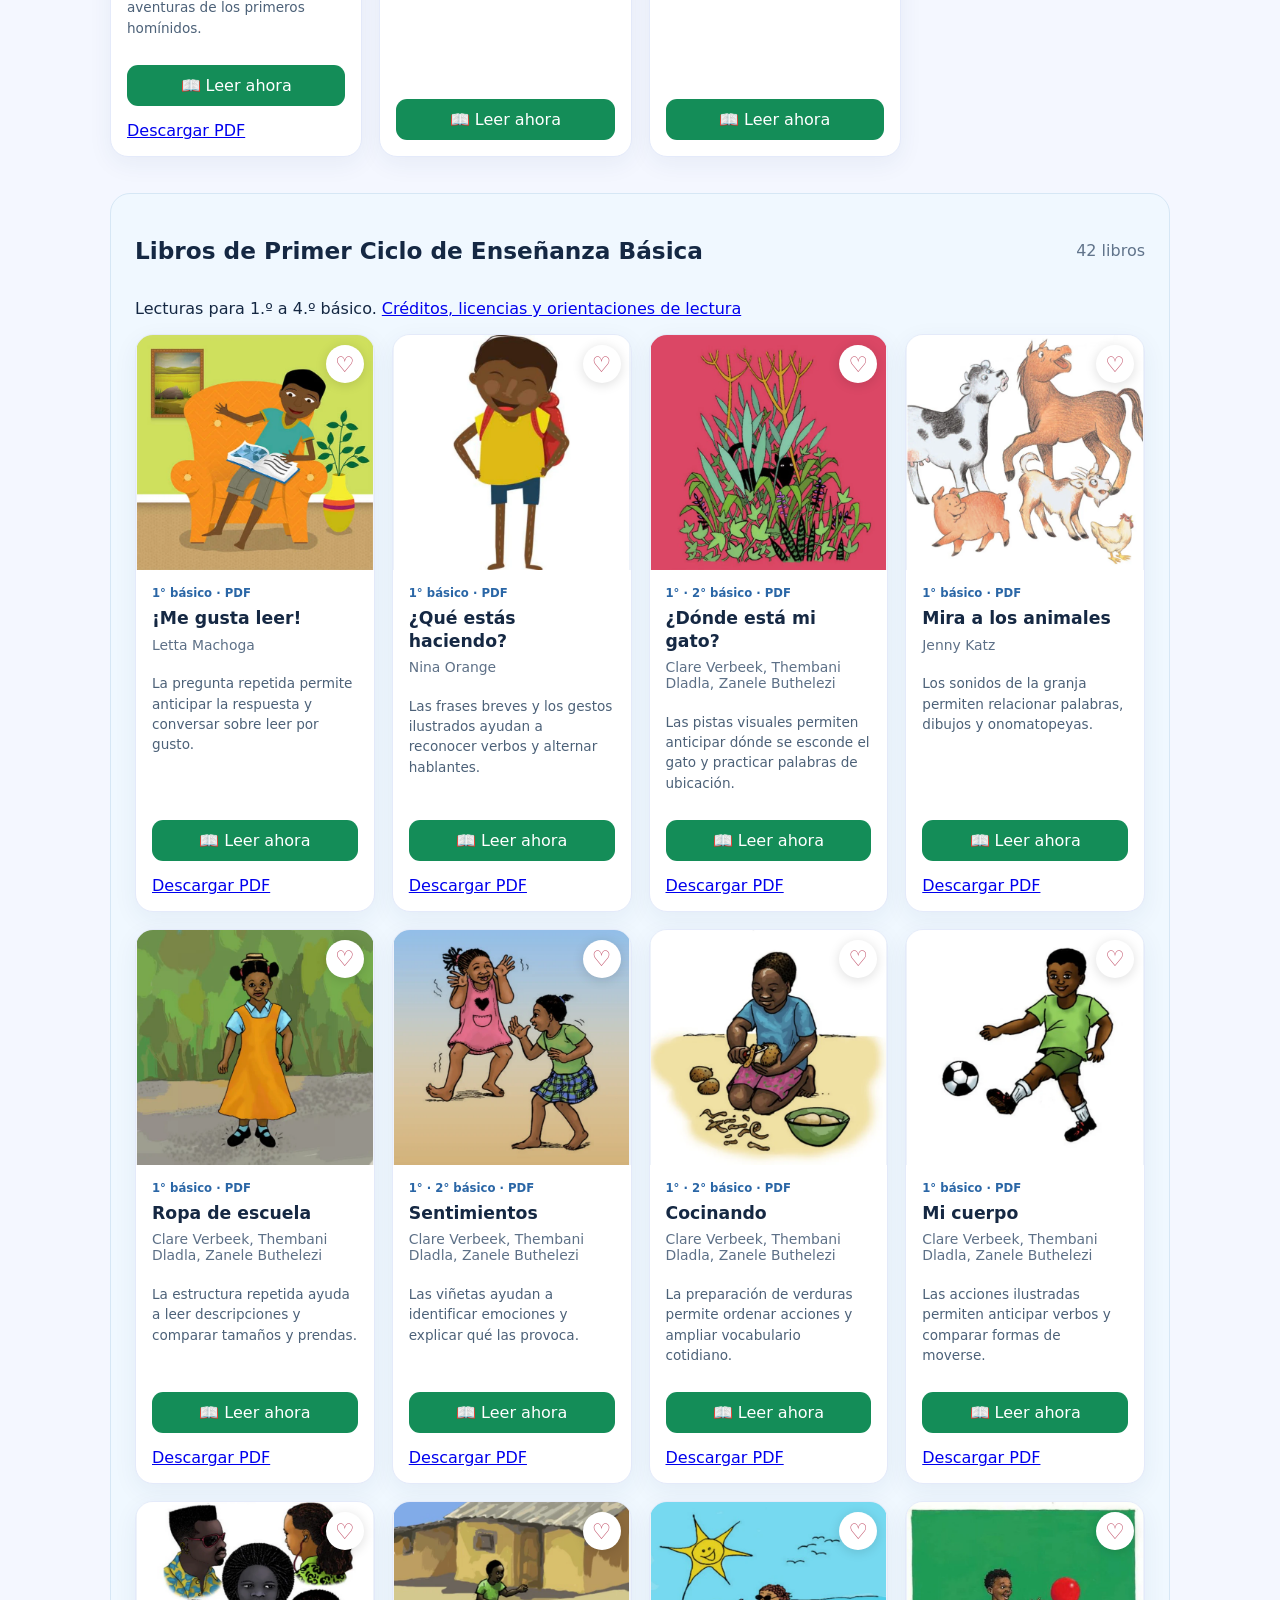
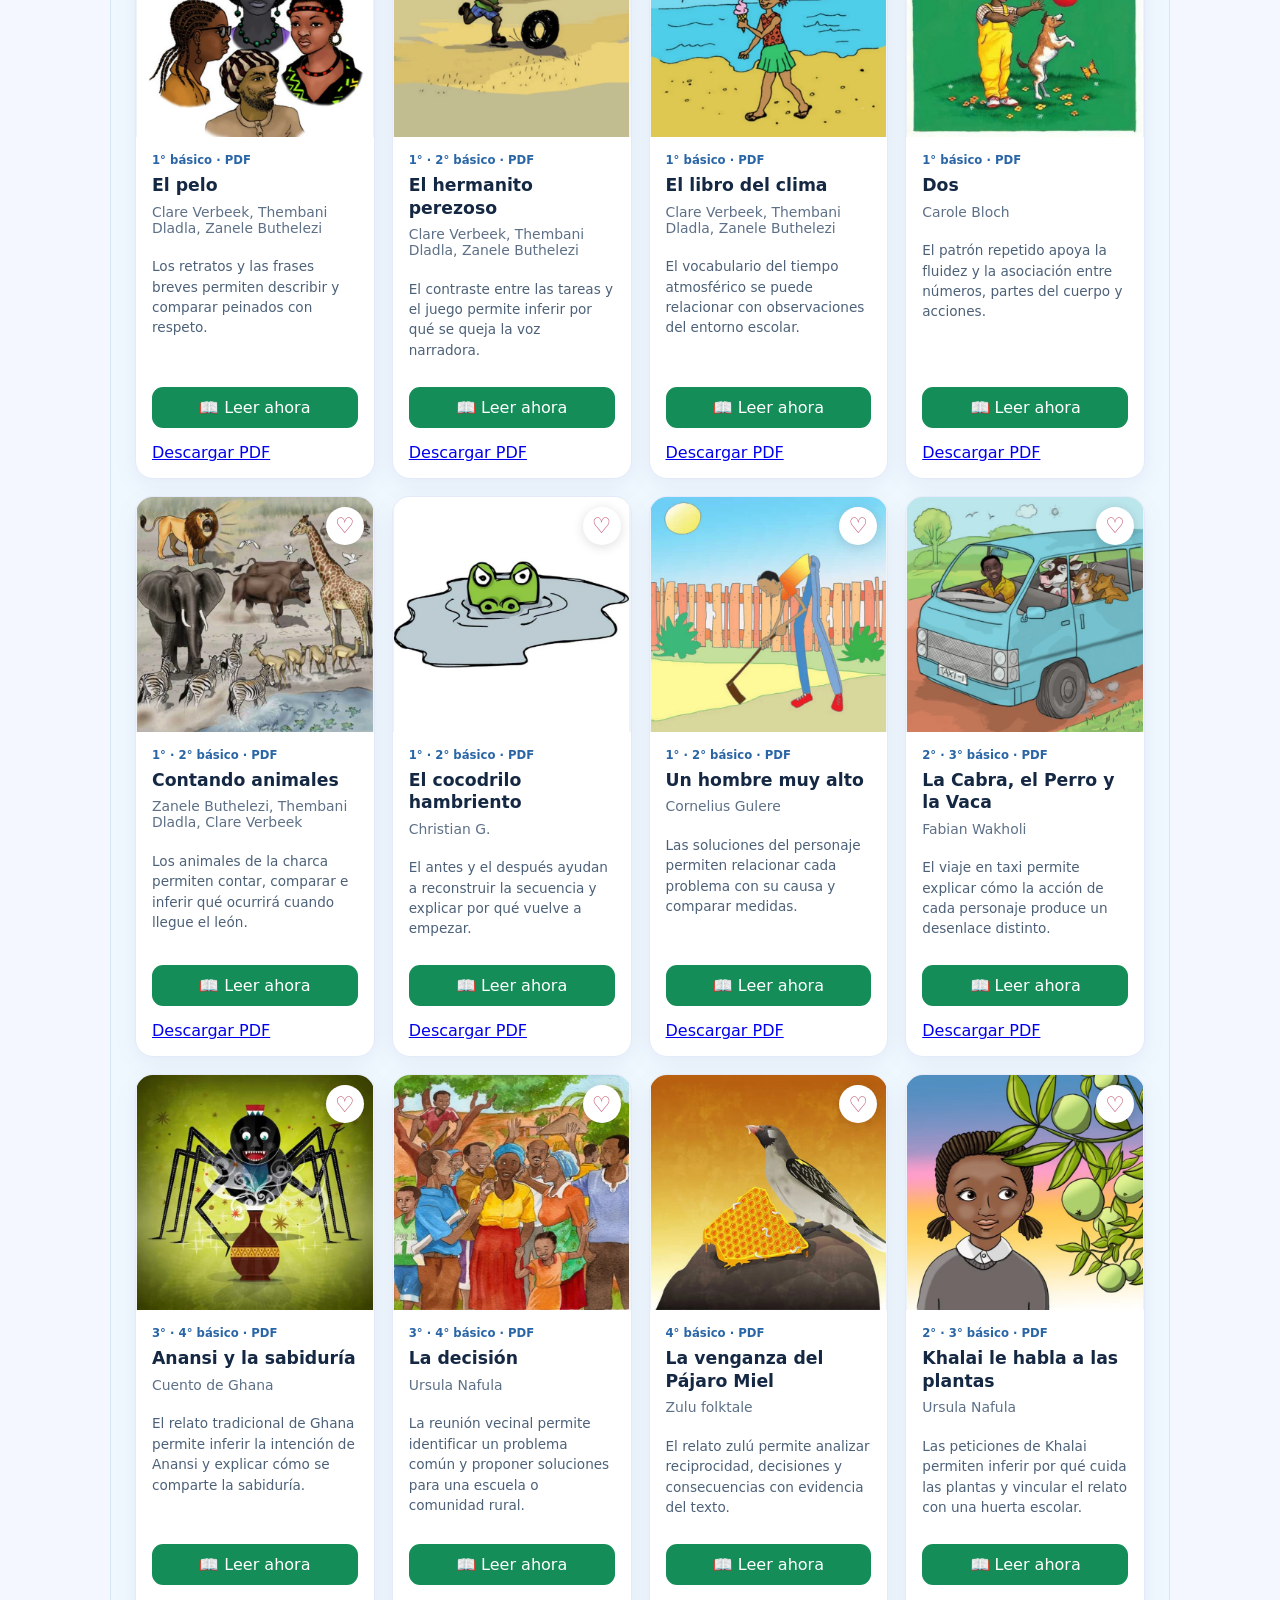
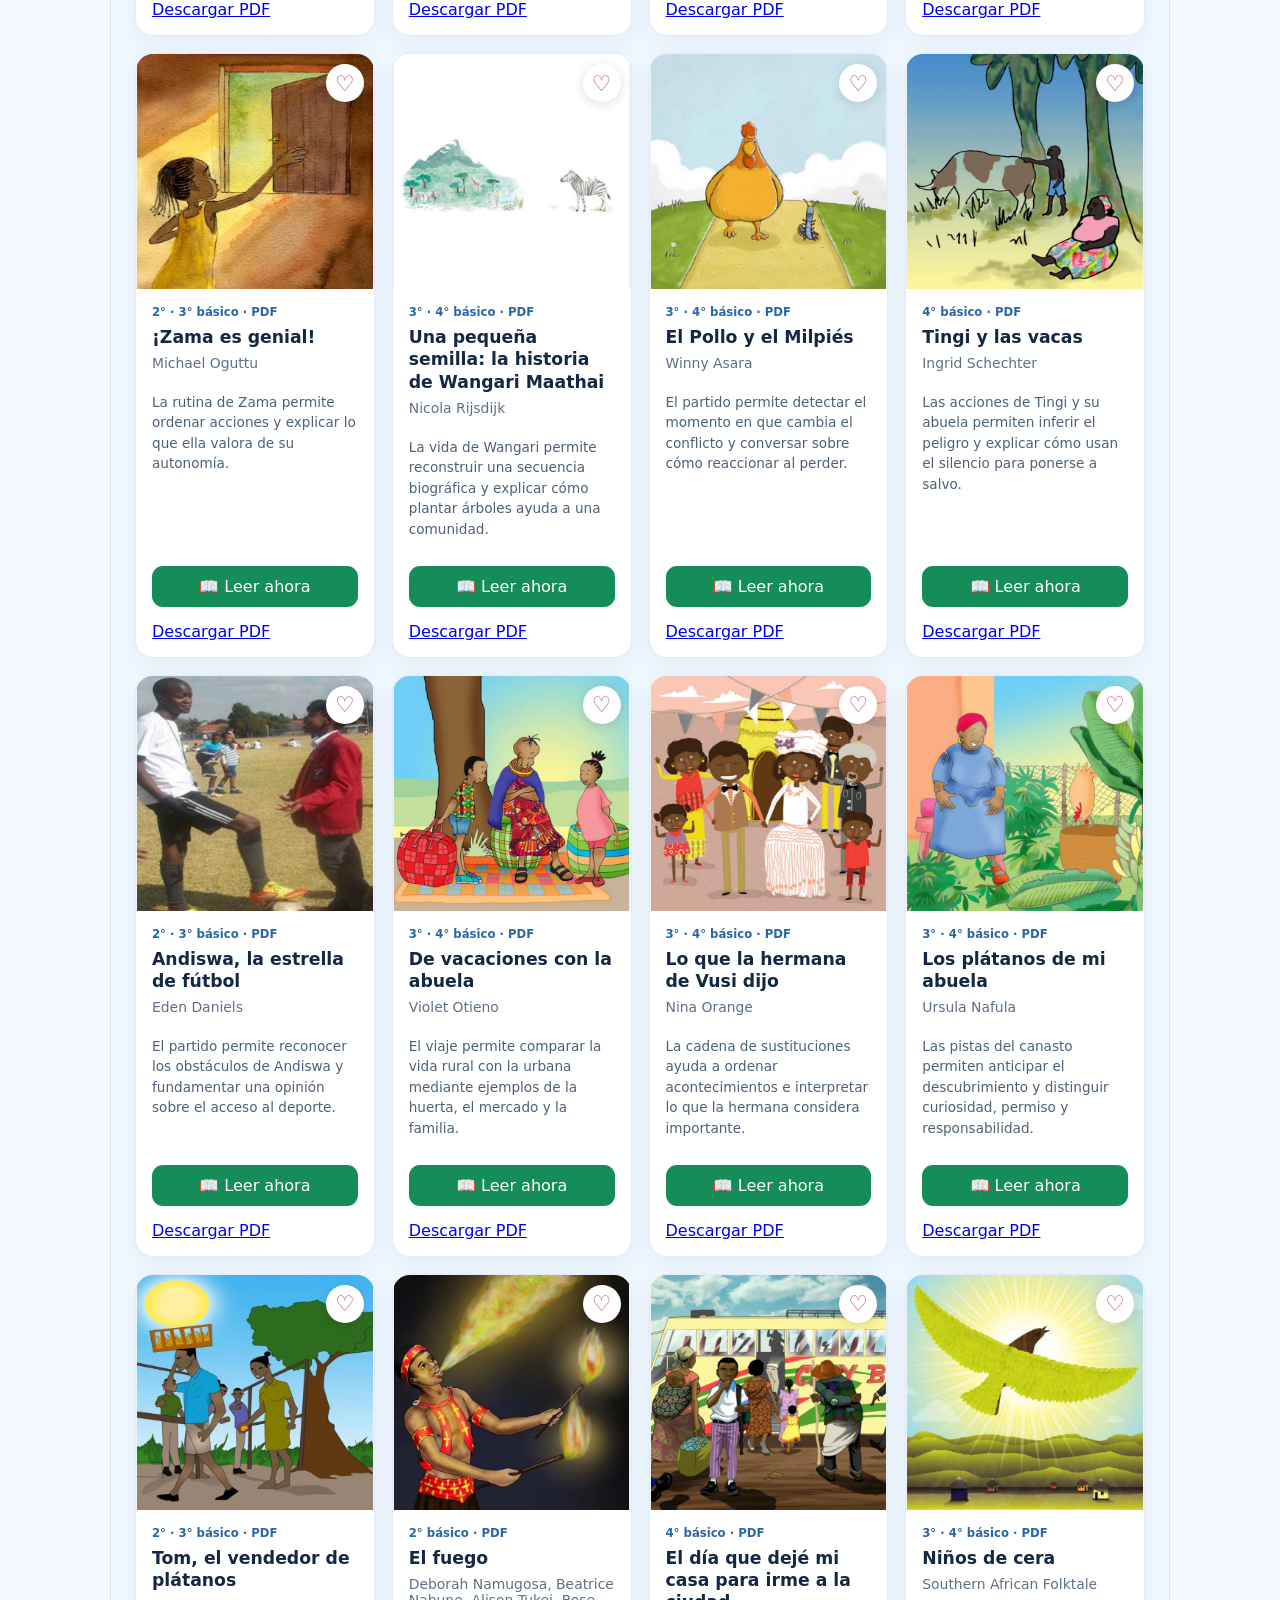
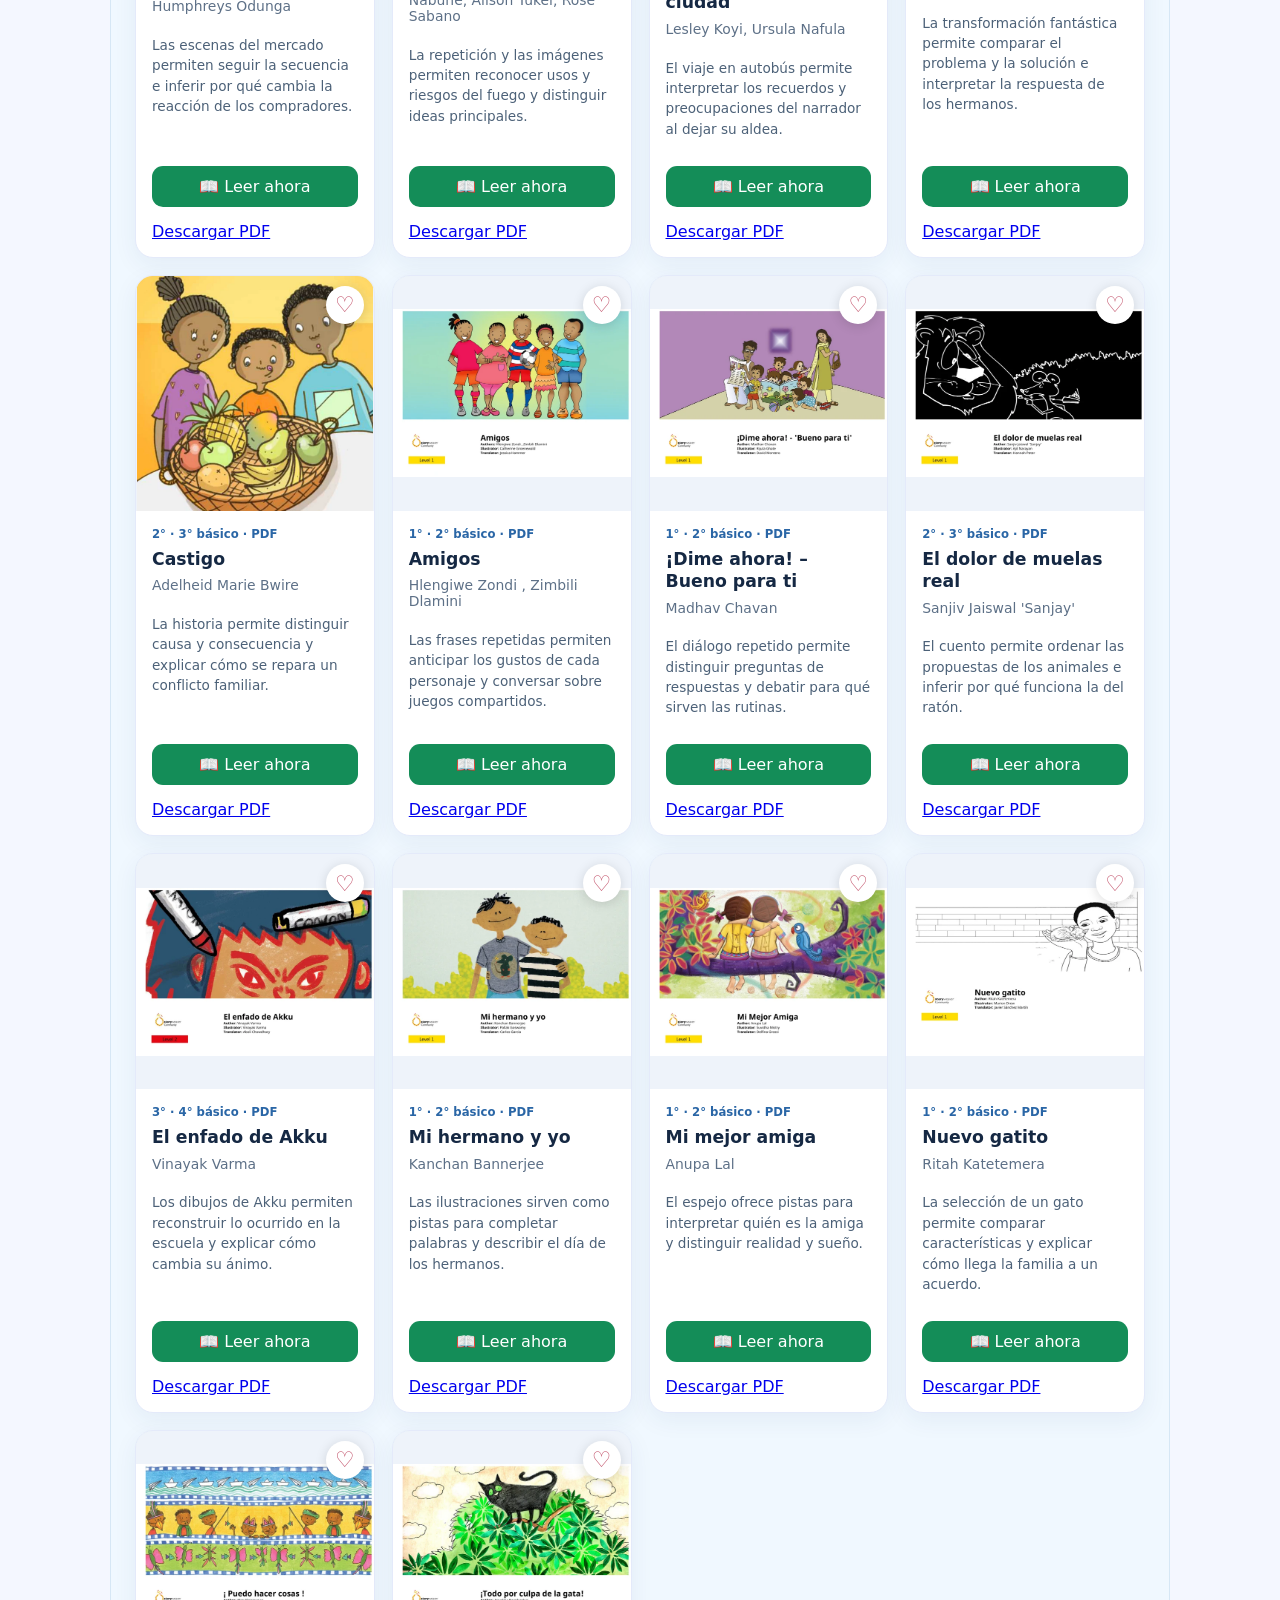
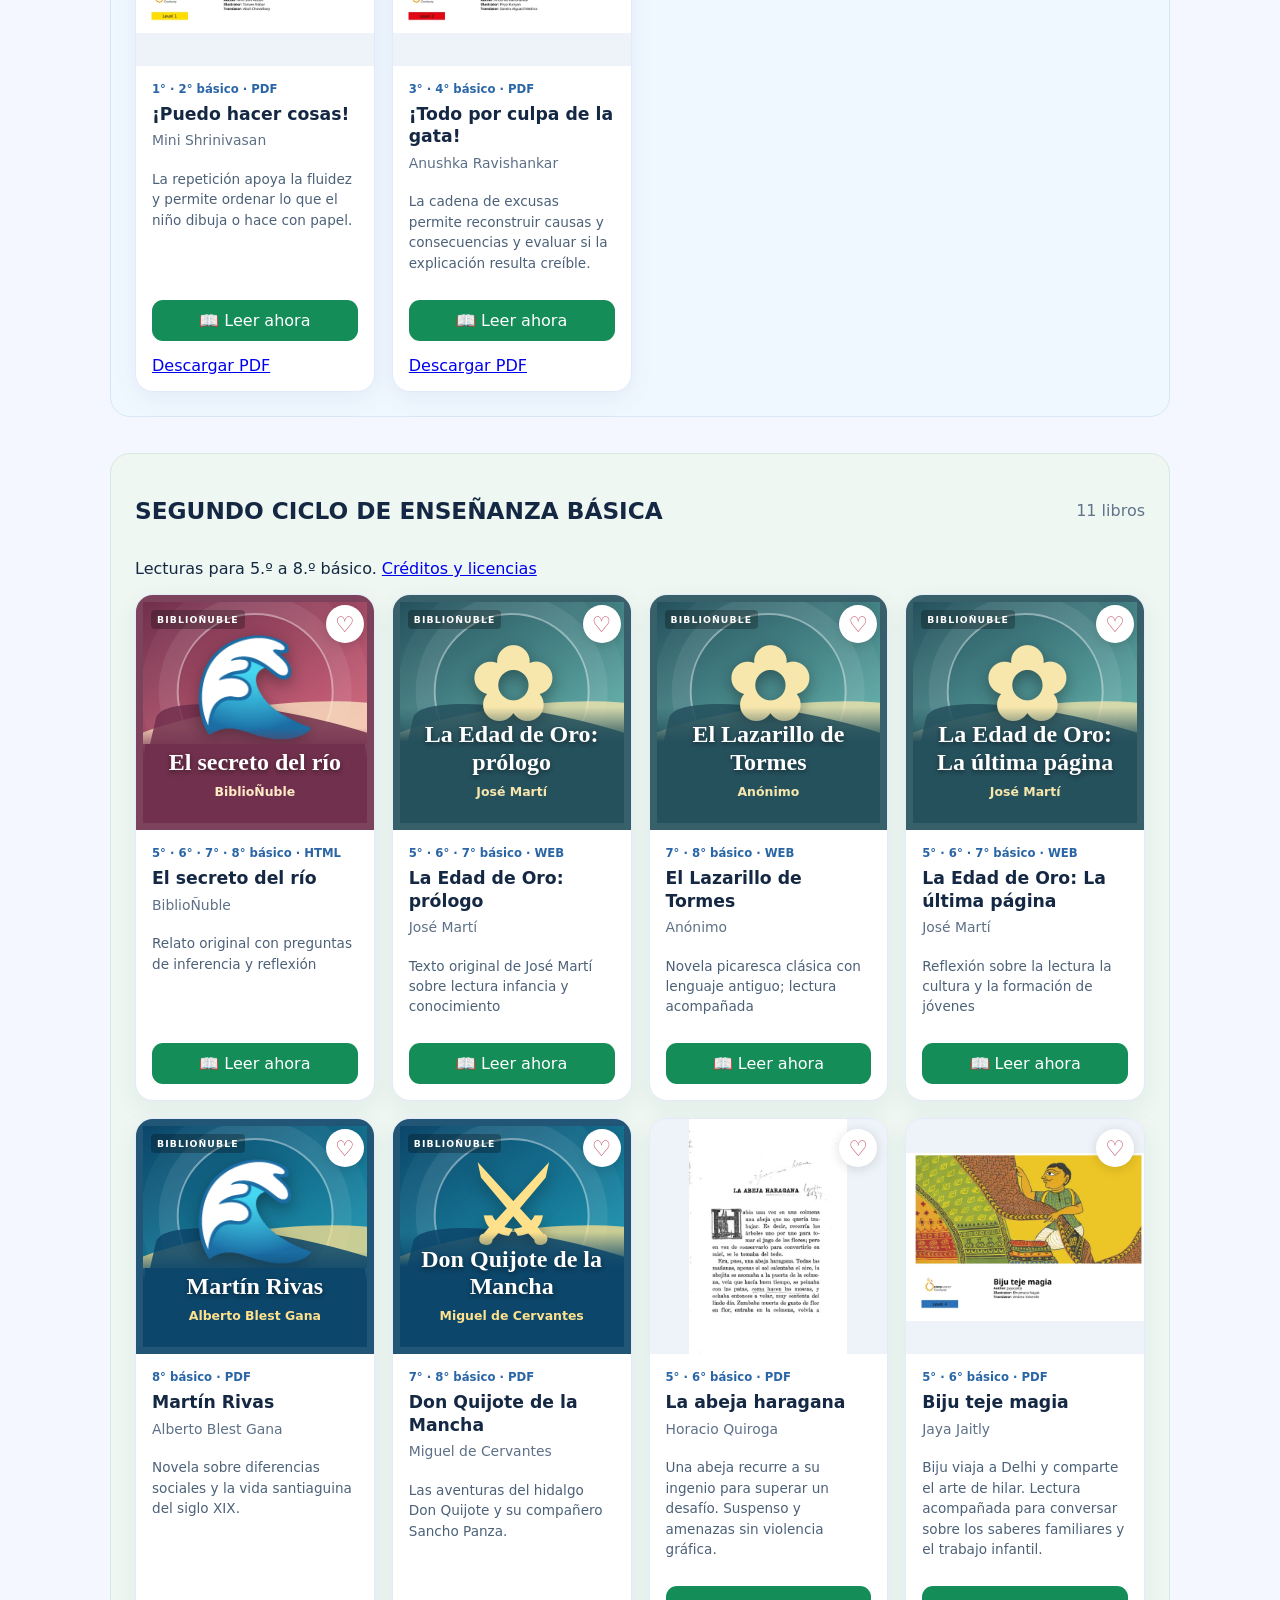
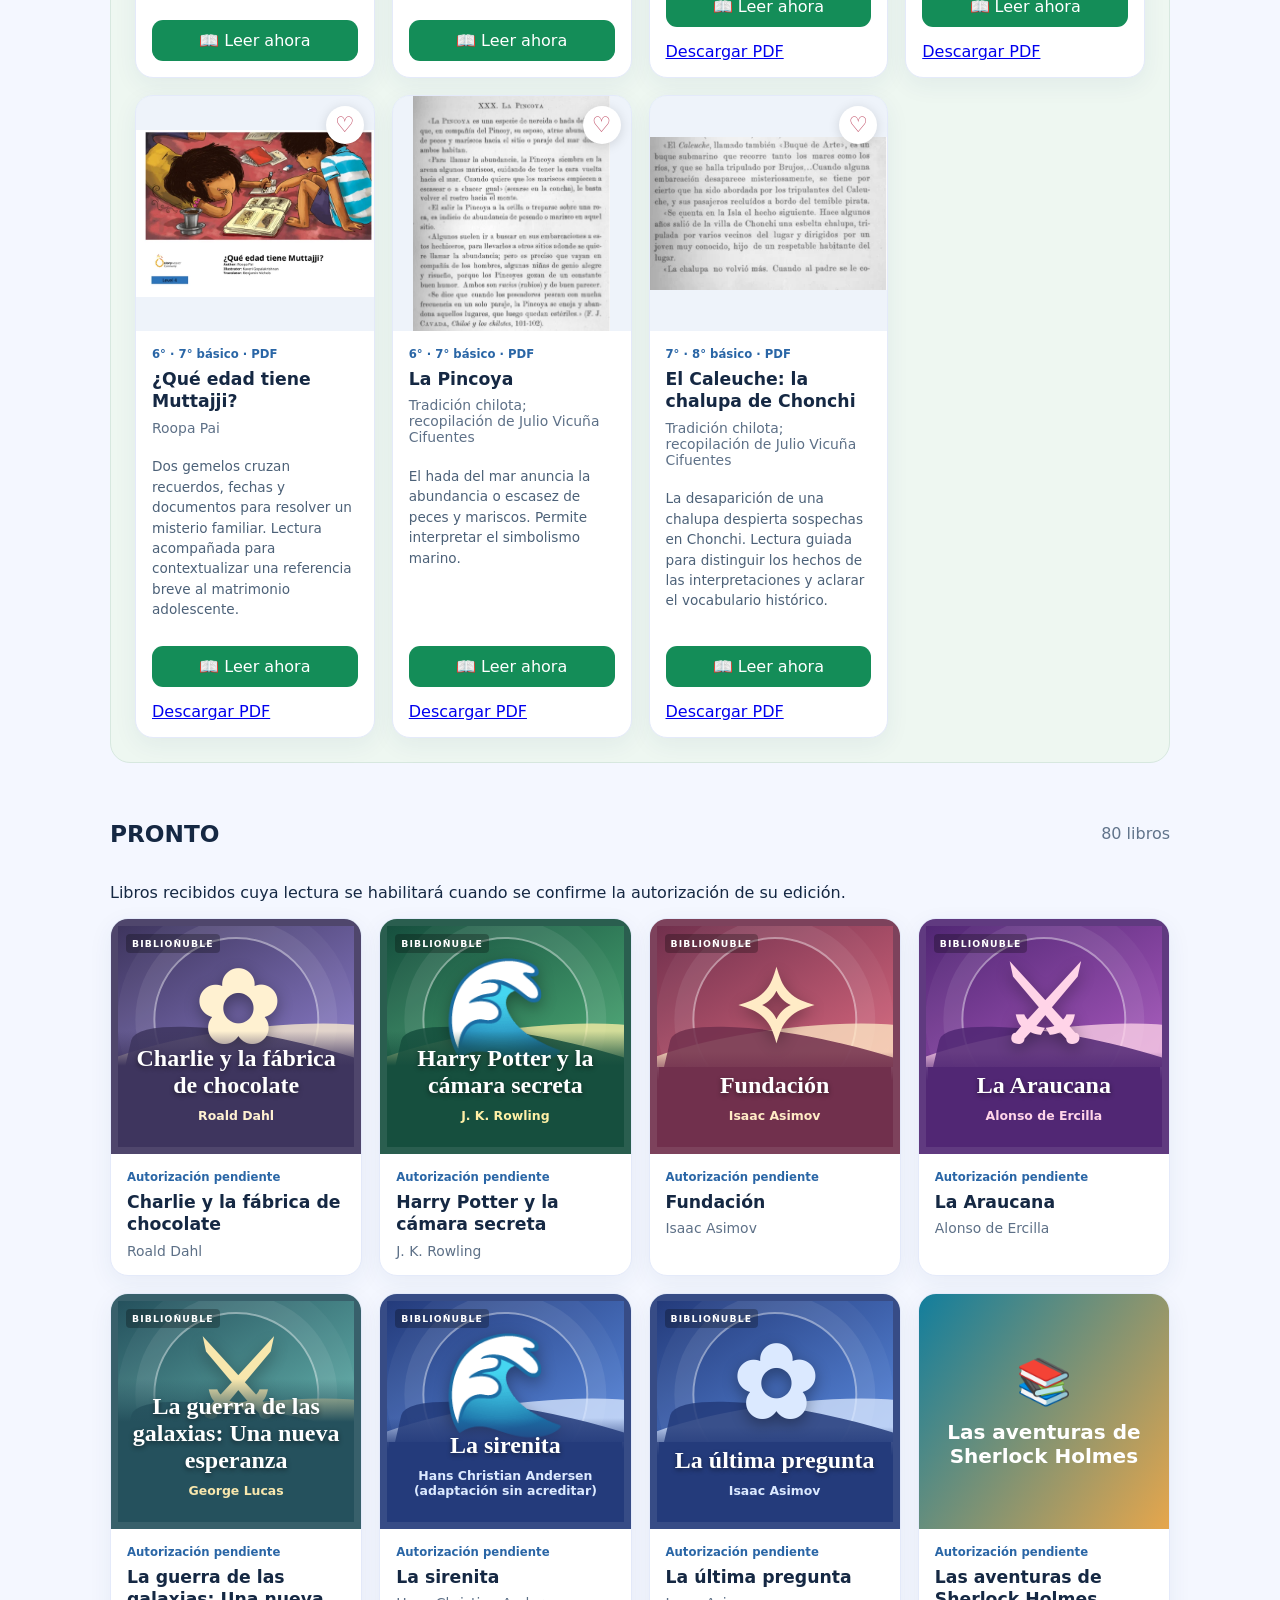
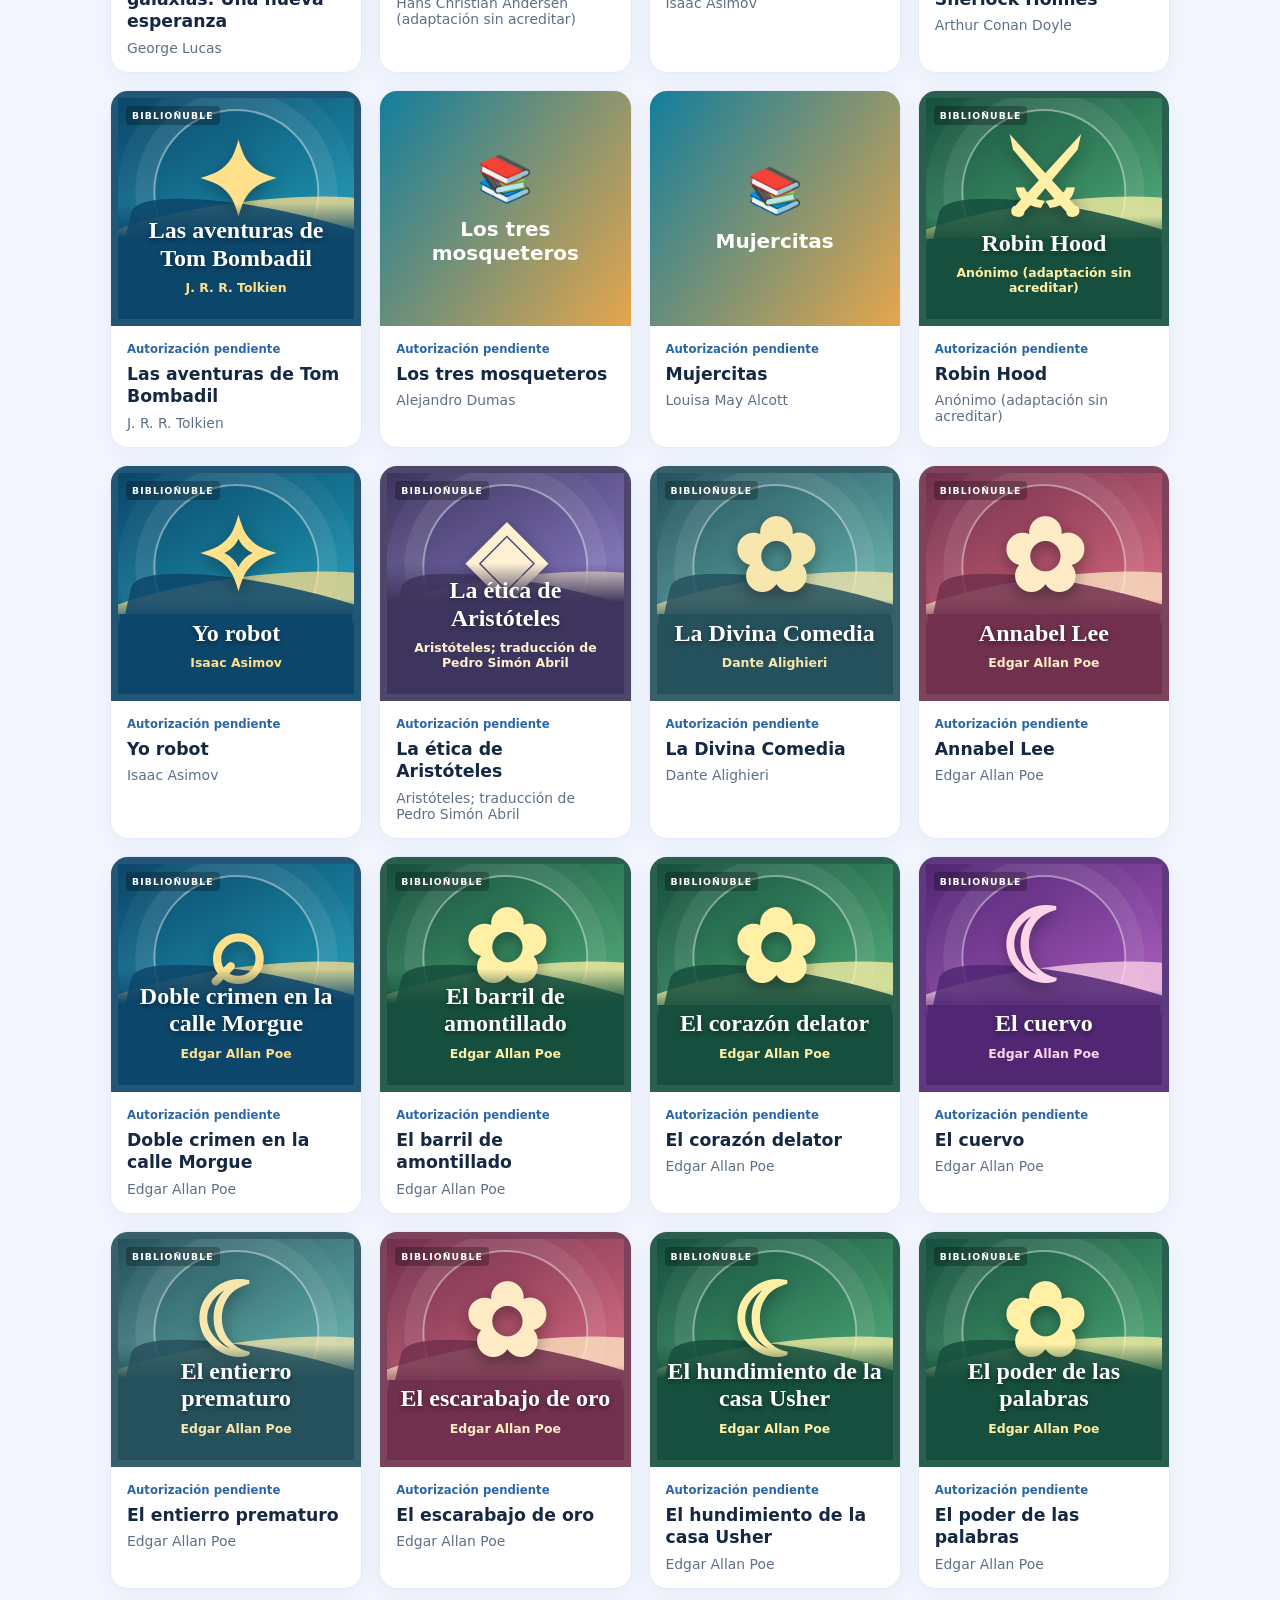
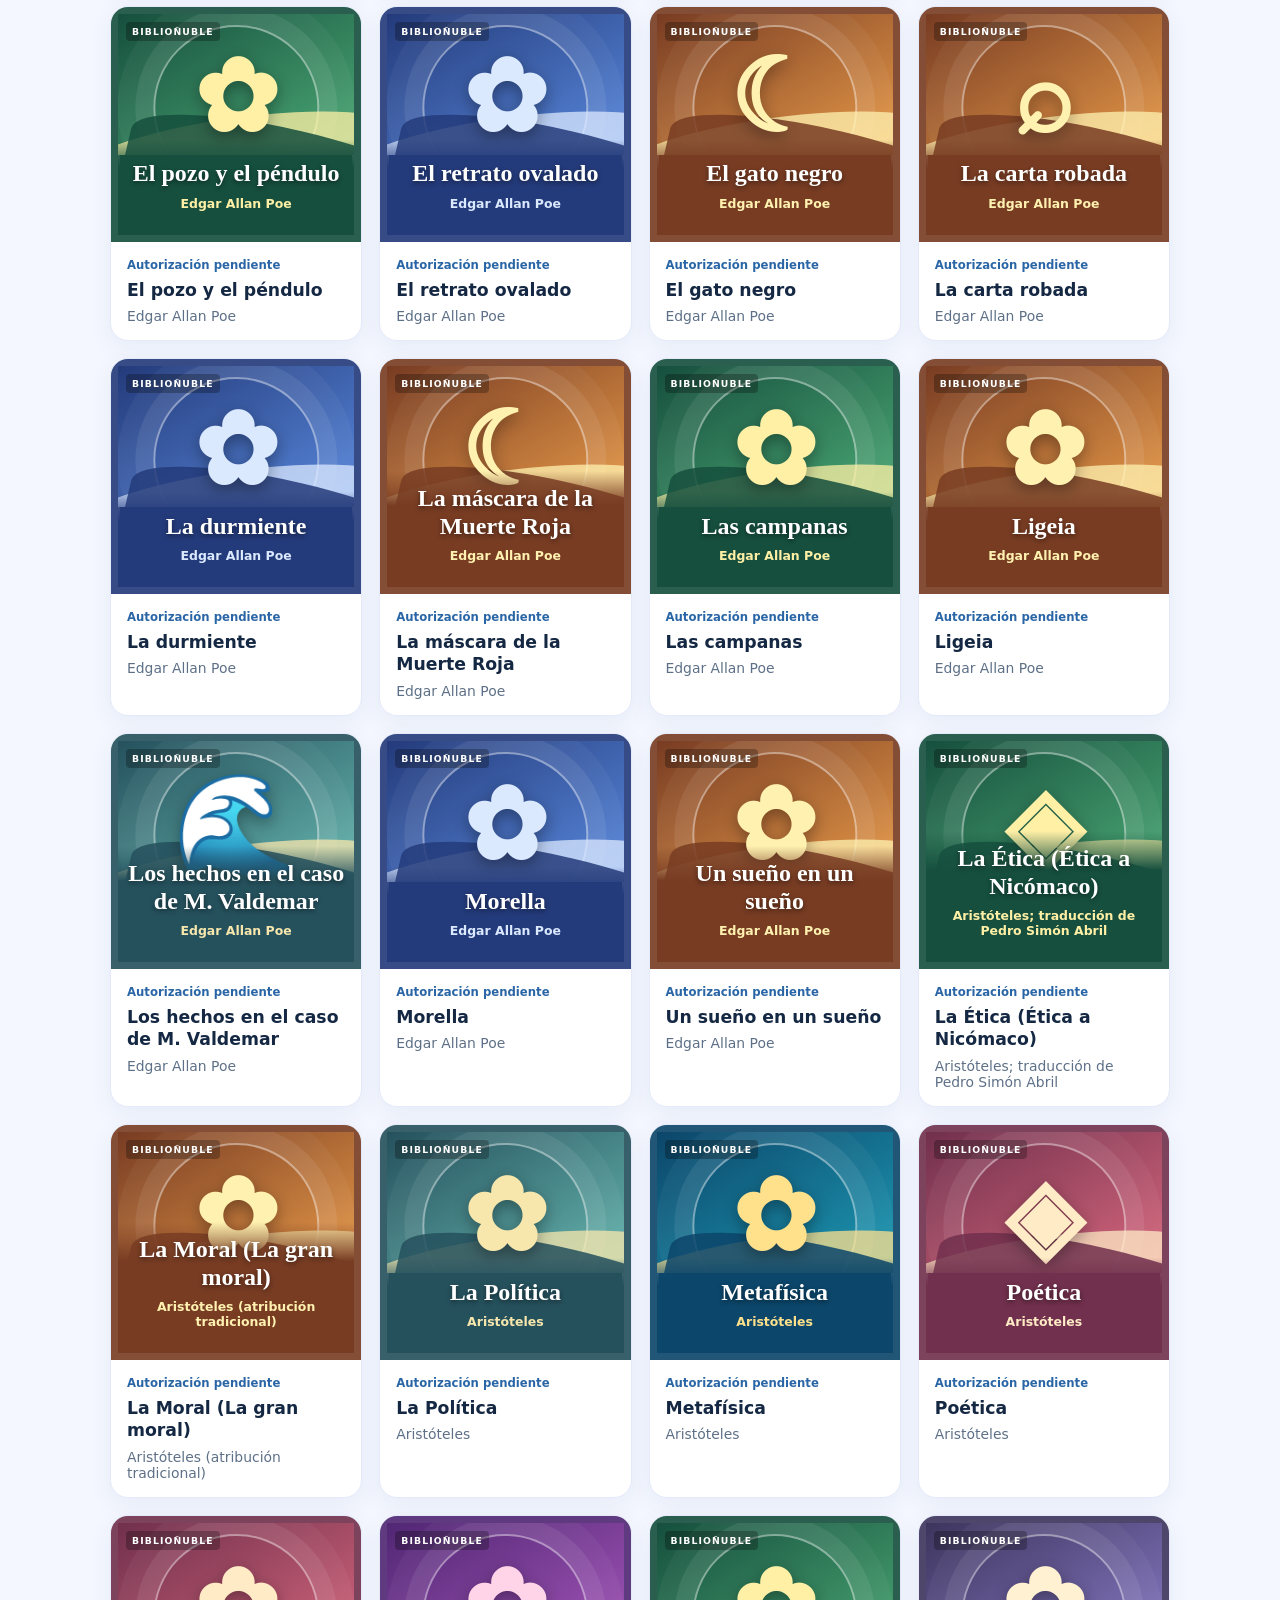
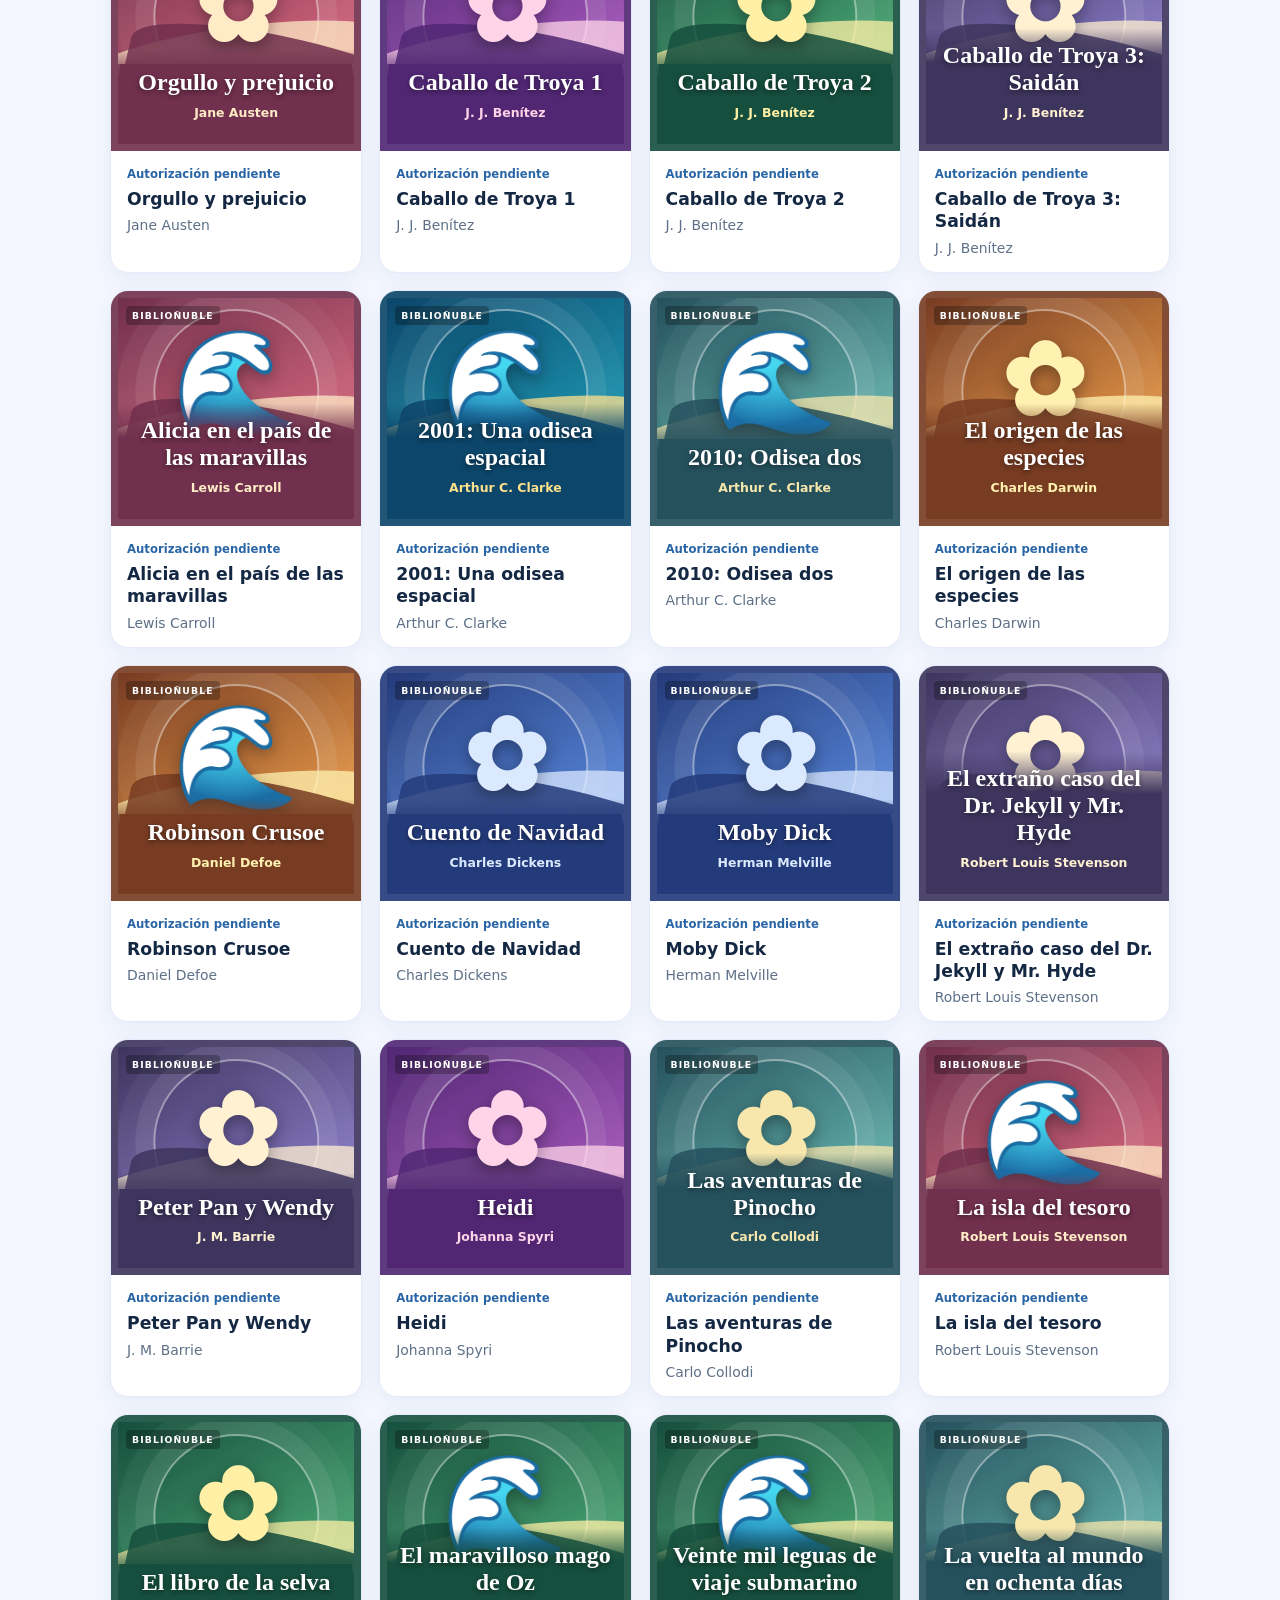
==== commit 63852b34: "Publicar el estante de Segundo Ciclo y cinco lecturas nuevas" ====
--- a/index.html
+++ b/index.html
@@ -11,21 +11,27 @@
 <nav aria-label="Secciones de la biblioteca" style="display:flex;flex-wrap:wrap;gap:12px;margin:20px 0">
   <a class="read" href="#listos-para-leer">Libros listos para leer</a>
   <a class="read" href="#primer-ciclo">Primer Ciclo</a>
+  <a class="read" href="#segundo-ciclo">Segundo Ciclo</a>
   <a class="read" href="#pendingSection">PRONTO</a>
 </nav>
 <div class="chips" id="categories"></div><div class="tools"><label>Curso <select id="course"><option value="">Todos los cursos</option><option>1°</option><option>2°</option><option>3°</option><option>4°</option><option>5°</option><option>6°</option><option>7°</option><option>8°</option></select></label><button id="favoritesToggle" class="secondary">♡ Mis favoritos</button></div><p class="notice" id="status" role="status"></p>
 <section id="listos-para-leer" aria-labelledby="ready-title">
   <div class="section-head"><h2 id="ready-title">Libros listos para leer</h2><span id="count"></span></div>
-  <div class="books" id="books"><article class="book"><div class="cover"><img class="book-scene" src="./portadas/el-diario-de-un-hominido.webp" alt="Portada de El diario de un homínido"></div><div class="bookbody"><span class="tag">Creaciones estudiantiles · PDF</span><h3>El diario de un homínido</h3><p class="author">Estudiantes autores · Corrección del profesor Miguel Méndez Bravo</p><a class="read" href="./libros/el-diario-de-un-hominido.pdf">Leer ahora</a></div></article><article class="book"><div class="cover"><span class="placeholder">📖</span></div><div class="bookbody"><span class="tag">Relatos y comprensión · HTML</span><h3>El secreto del río</h3><p class="author">BiblioÑuble</p><p class="description">Lectura original gratuita con preguntas de comprensión.</p><a class="read" href="./lecturas/el-secreto-del-rio.html">📖 Leer ahora</a></div></article></div>
+  <div class="books" id="books"><article class="book"><div class="cover"><img class="book-scene" src="./portadas/el-diario-de-un-hominido.webp" alt="Portada de El diario de un homínido"></div><div class="bookbody"><span class="tag">Creaciones estudiantiles · PDF</span><h3>El diario de un homínido</h3><p class="author">Estudiantes autores · Corrección del profesor Miguel Méndez Bravo</p><a class="read" href="./libros/el-diario-de-un-hominido.pdf">Leer ahora</a></div></article></div>
 </section>
 <section id="primer-ciclo" aria-labelledby="primer-ciclo-title" style="margin:36px auto;padding:24px;border-radius:20px;background:#f0f8ff;border:1px solid #d6e7f5">
   <div class="section-head"><h2 id="primer-ciclo-title">Libros de Primer Ciclo de Enseñanza Básica</h2><span id="primerCicloCount"></span></div>
   <p>Lecturas para 1.º a 4.º básico. <a href="https://github.com/bibliotecariberadenuble/biblionuble/blob/main/CREDITOS-PRIMER-CICLO.md">Créditos, licencias y orientaciones de lectura</a></p>
   <div id="primerCicloBooks" class="books"></div>
 </section>
+<section id="segundo-ciclo" aria-labelledby="segundo-ciclo-title" style="margin:36px auto;padding:24px;border-radius:20px;background:#eef7f1;border:1px solid #d7e8df">
+  <div class="section-head"><h2 id="segundo-ciclo-title">SEGUNDO CICLO DE ENSEÑANZA BÁSICA</h2><span id="segundoCicloCount"></span></div>
+  <p>Lecturas para 5.º a 8.º básico. <a href="./creditos-segundo-ciclo.html">Créditos y licencias</a></p>
+  <div id="segundoCicloBooks" class="books"><article class="book"><div class="cover"><span class="placeholder">📖</span></div><div class="bookbody"><span class="tag">Relatos y comprensión · HTML</span><h3>El secreto del río</h3><p class="author">BiblioÑuble</p><p class="description">Lectura original gratuita con preguntas de comprensión.</p><a class="read" href="./lecturas/el-secreto-del-rio.html">📖 Leer ahora</a></div></article></div>
+</section>
 <section id="pendingSection" aria-labelledby="pending-title" style="margin:38px auto 52px">
   <div class="section-head"><h2 id="pending-title">PRONTO</h2><span id="pendingCount"></span></div>
   <p>Libros recibidos cuya lectura se habilitará cuando se confirme la autorización de su edición.</p>
   <div id="pendingBooks" class="books"></div>
 </section>
-</main><footer>📖 BiblioÑuble · Escuela Ribera de Ñuble · Chile<div style="margin-top:10px;font-weight:700;text-align:center">Proyecto creado y desarrollado por el profesor Miguel Ángel Méndez Bravo</div></footer><div id="reader" class="reader" hidden role="dialog" aria-modal="true" aria-labelledby="readerTitle"><div class="reader-panel"><div class="reader-bar"><strong id="readerTitle">Lectura</strong><div class="reader-actions"><a id="readerExternal" target="_blank" rel="noopener noreferrer">Abrir lectura ↗</a><button id="readerClose" aria-label="Cerrar lector">✕ Cerrar</button></div></div><iframe id="readerFrame" title="Lector de libros PDF" loading="lazy"></iframe><p class="reader-hint">Si tu dispositivo no muestra la lectura, usa «Abrir lectura» para verlo en el navegador.</p></div></div><script src="config.js?v=6"></script><script src="app.js?v=44" defer></script><script>if('serviceWorker' in navigator){window.addEventListener('load',()=>navigator.serviceWorker.register('./sw.js').catch(err=>console.warn('PWA:',err)))}</script><div id="installHelp" class="install-help" hidden role="dialog" aria-modal="true" aria-labelledby="installHelpTitle"><div class="install-help-card"><button id="installHelpClose" class="install-help-close" type="button" aria-label="Cerrar instrucciones">✕</button><div class="install-help-icon">📲</div><h2 id="installHelpTitle">¡Lleva BiblioÑuble en tu celular!</h2><p id="installHelpSteps">Abre el menú de tu navegador y elige «Añadir a pantalla de inicio».</p><button id="installHelpDone" class="install-help-done" type="button">¡Entendido!</button></div></div></body></html>+</main><footer>📖 BiblioÑuble · Escuela Ribera de Ñuble · Chile<div style="margin-top:10px;font-weight:700;text-align:center">Proyecto creado y desarrollado por el profesor Miguel Ángel Méndez Bravo</div></footer><div id="reader" class="reader" hidden role="dialog" aria-modal="true" aria-labelledby="readerTitle"><div class="reader-panel"><div class="reader-bar"><strong id="readerTitle">Lectura</strong><div class="reader-actions"><a id="readerExternal" target="_blank" rel="noopener noreferrer">Abrir lectura ↗</a><button id="readerClose" aria-label="Cerrar lector">✕ Cerrar</button></div></div><iframe id="readerFrame" title="Lector de libros PDF" loading="lazy"></iframe><p class="reader-hint">Si tu dispositivo no muestra la lectura, usa «Abrir lectura» para verlo en el navegador.</p></div></div><script src="config.js?v=6"></script><script src="app.js?v=45" defer></script><script>if('serviceWorker' in navigator){window.addEventListener('load',()=>navigator.serviceWorker.register('./sw.js').catch(err=>console.warn('PWA:',err)))}</script><div id="installHelp" class="install-help" hidden role="dialog" aria-modal="true" aria-labelledby="installHelpTitle"><div class="install-help-card"><button id="installHelpClose" class="install-help-close" type="button" aria-label="Cerrar instrucciones">✕</button><div class="install-help-icon">📲</div><h2 id="installHelpTitle">¡Lleva BiblioÑuble en tu celular!</h2><p id="installHelpSteps">Abre el menú de tu navegador y elige «Añadir a pantalla de inicio».</p><button id="installHelpDone" class="install-help-done" type="button">¡Entendido!</button></div></div></body></html>
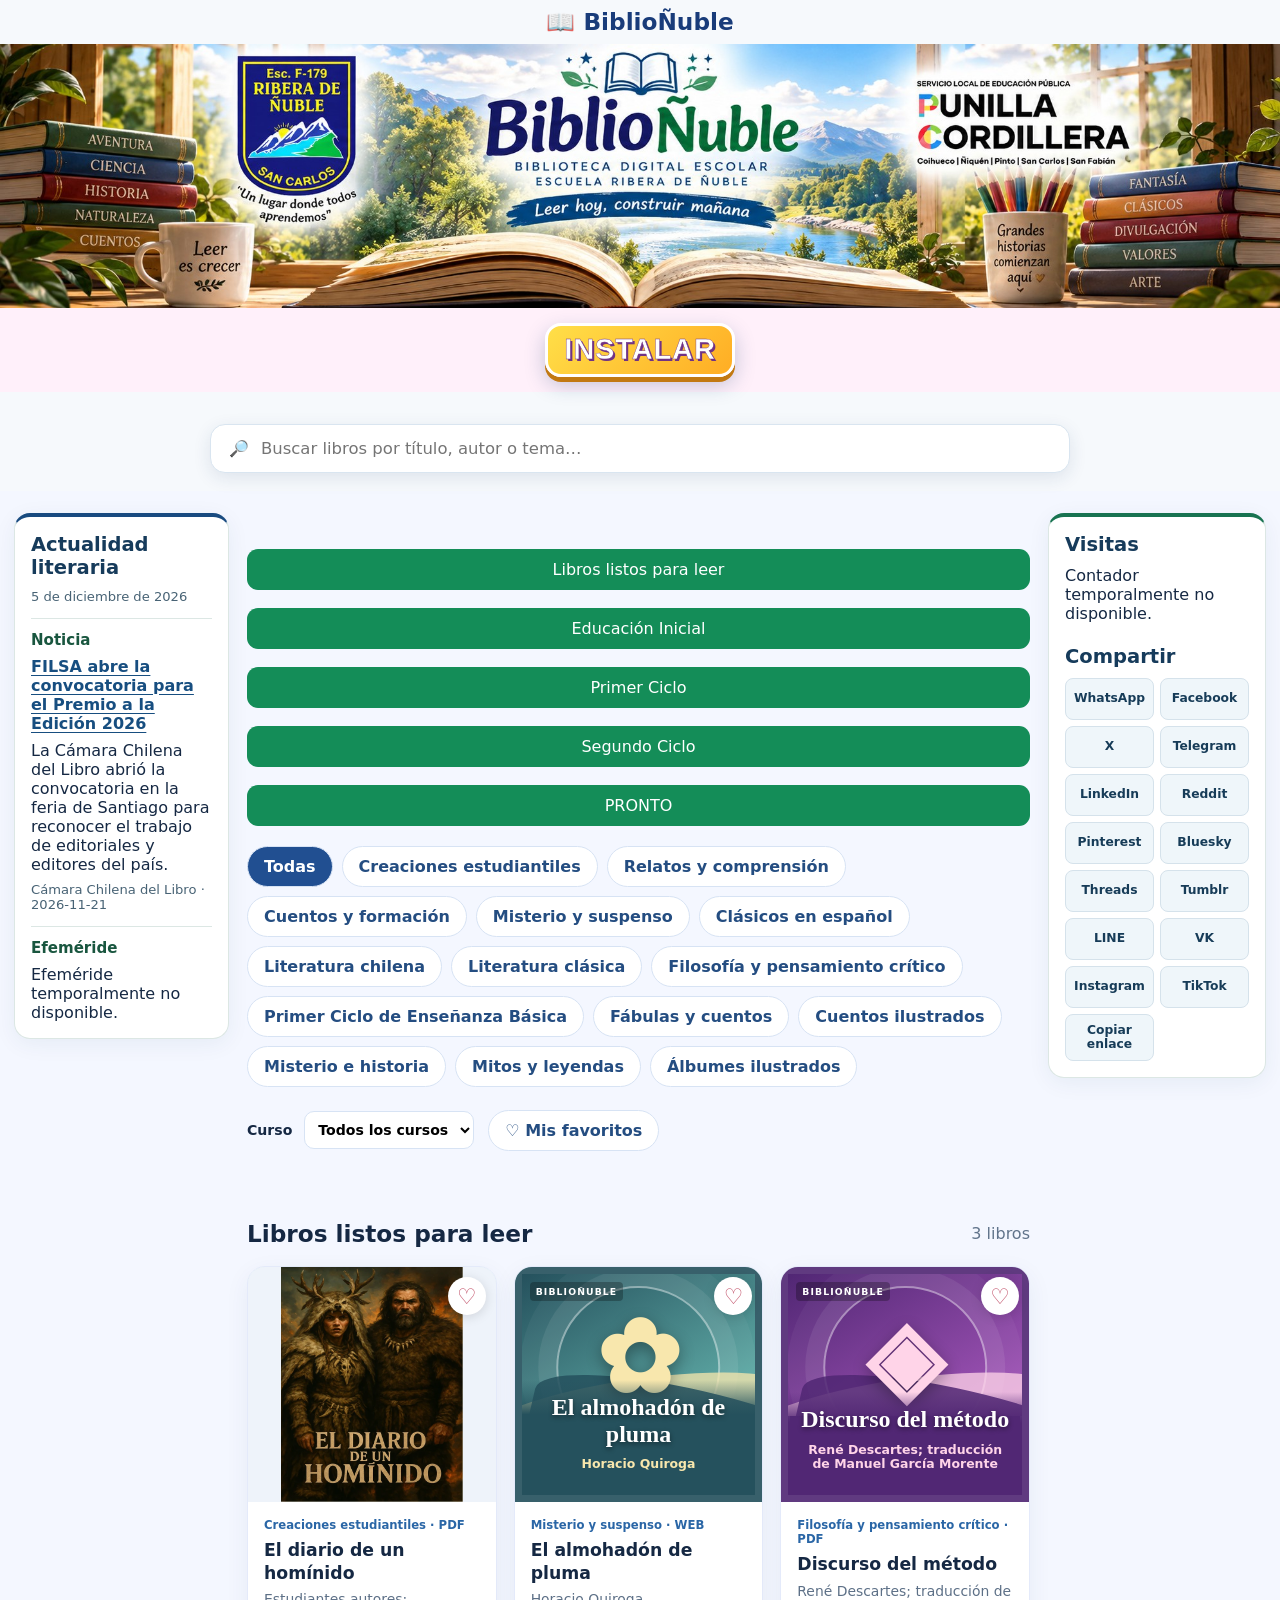
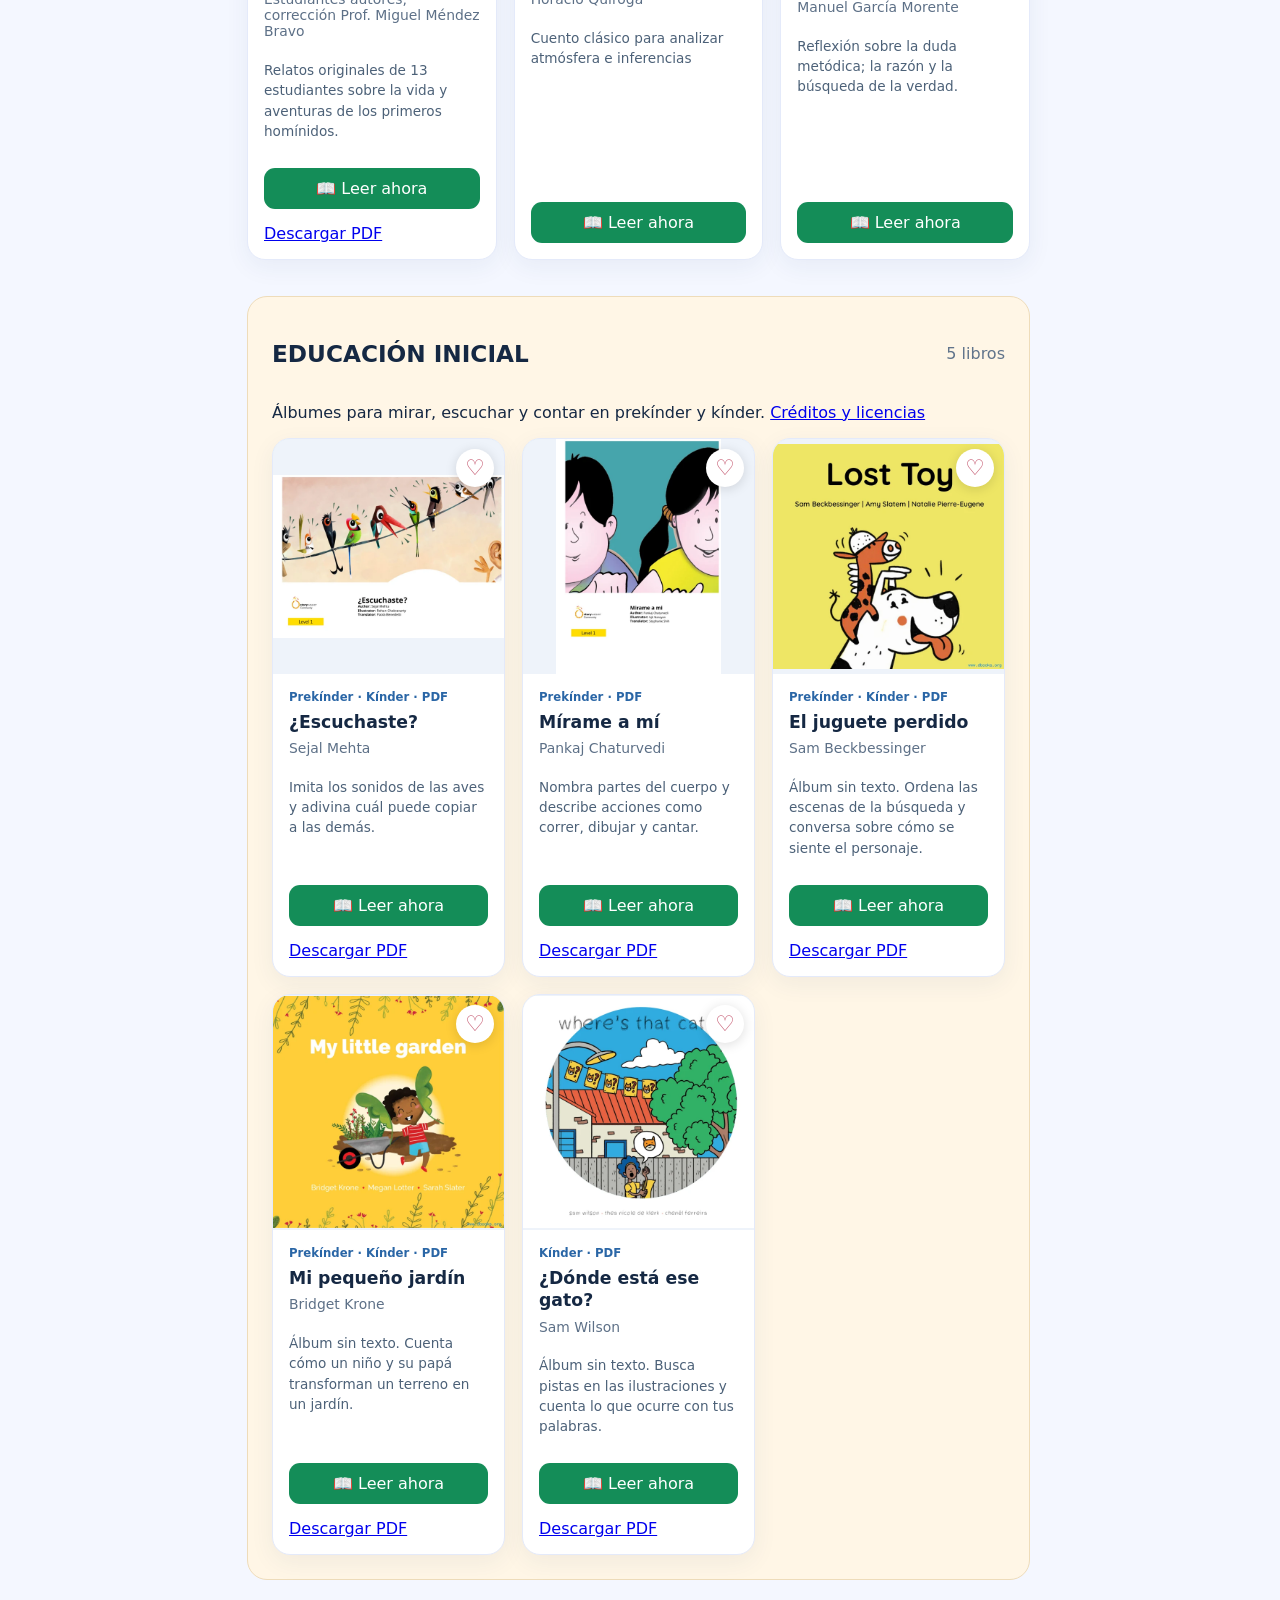
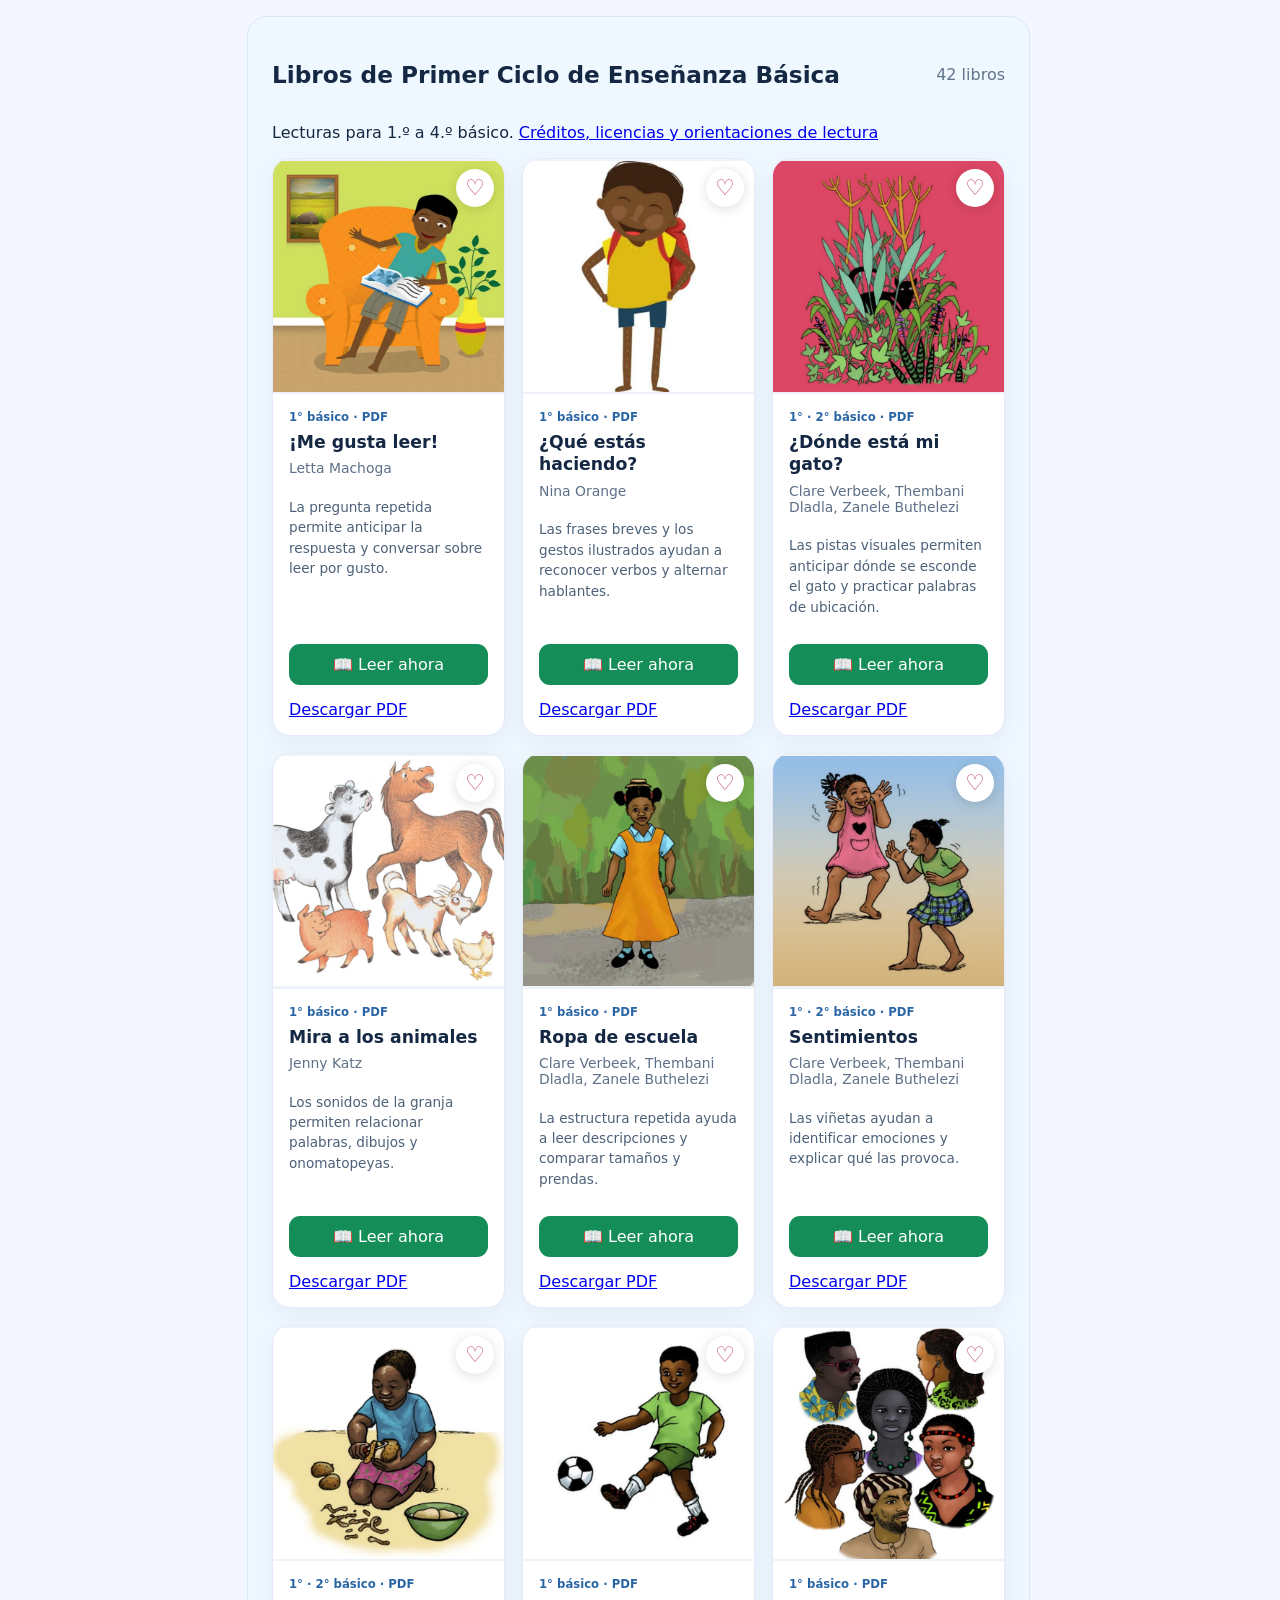
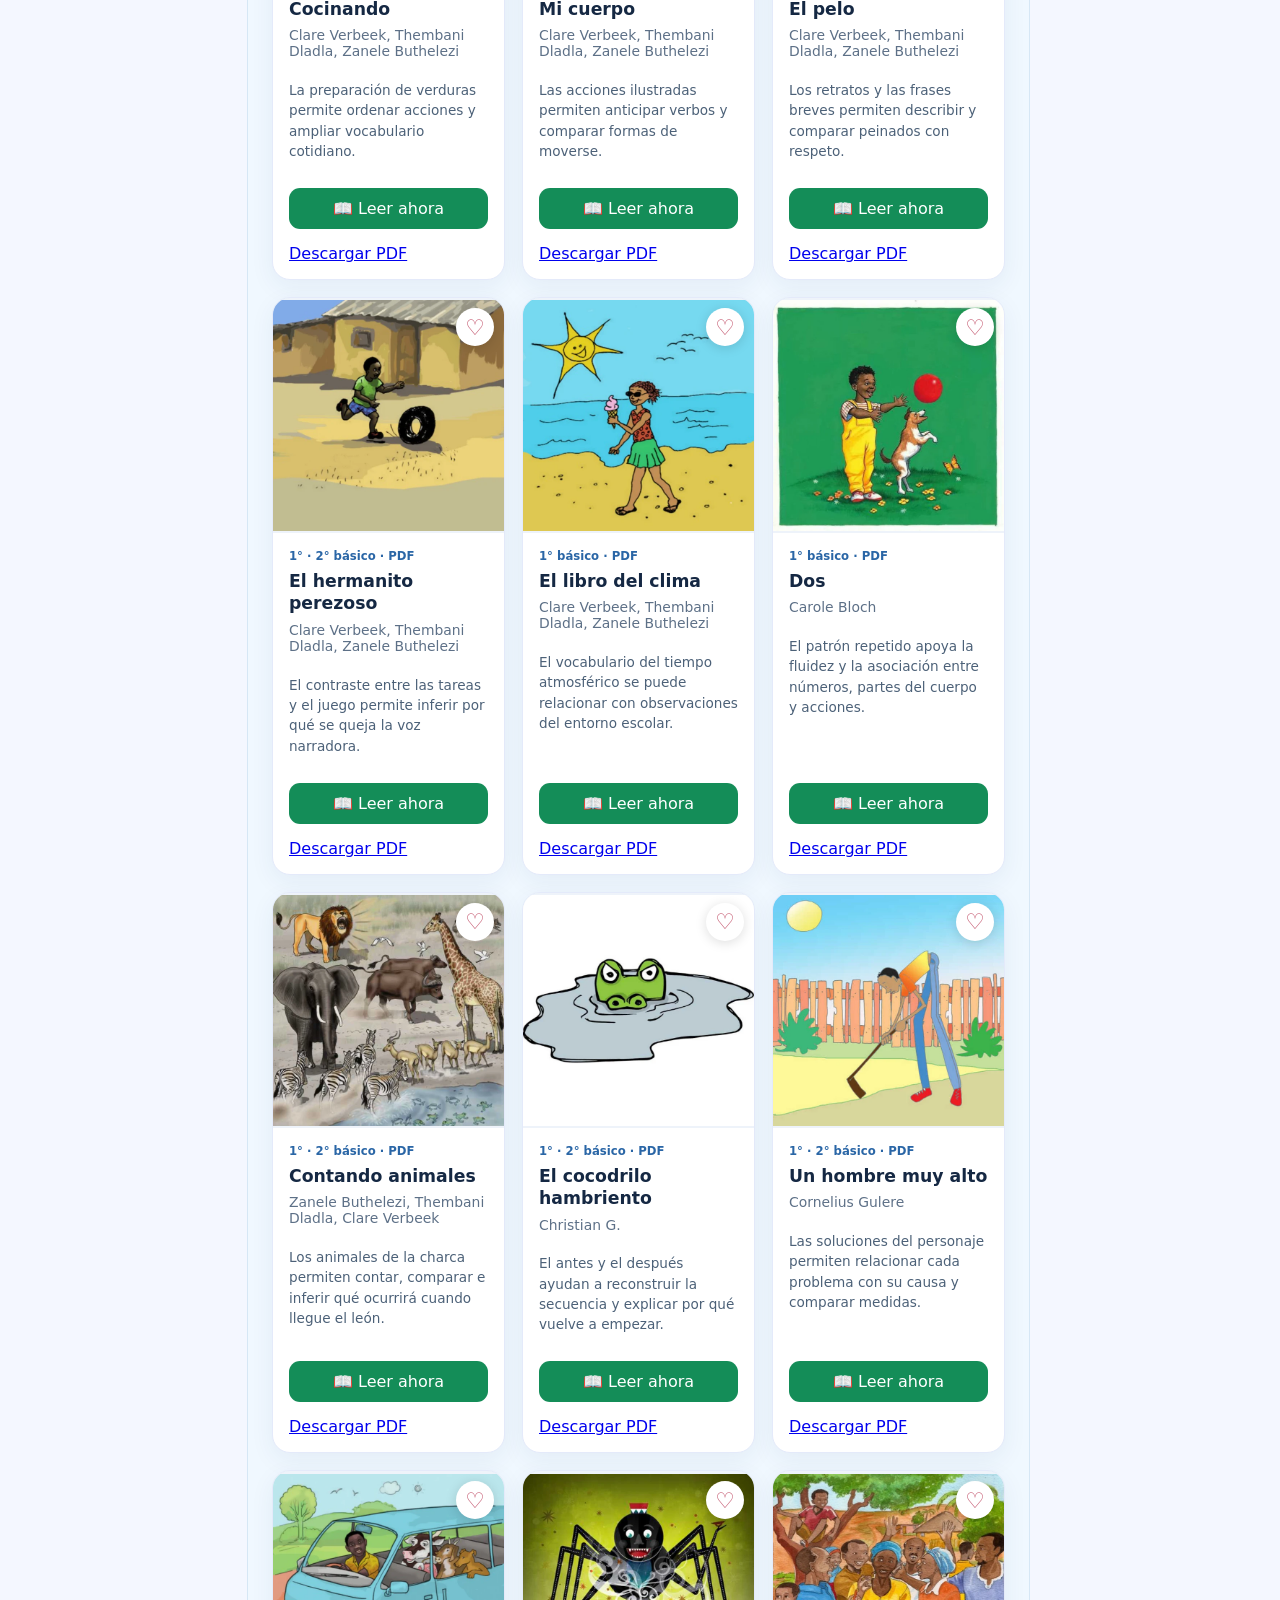
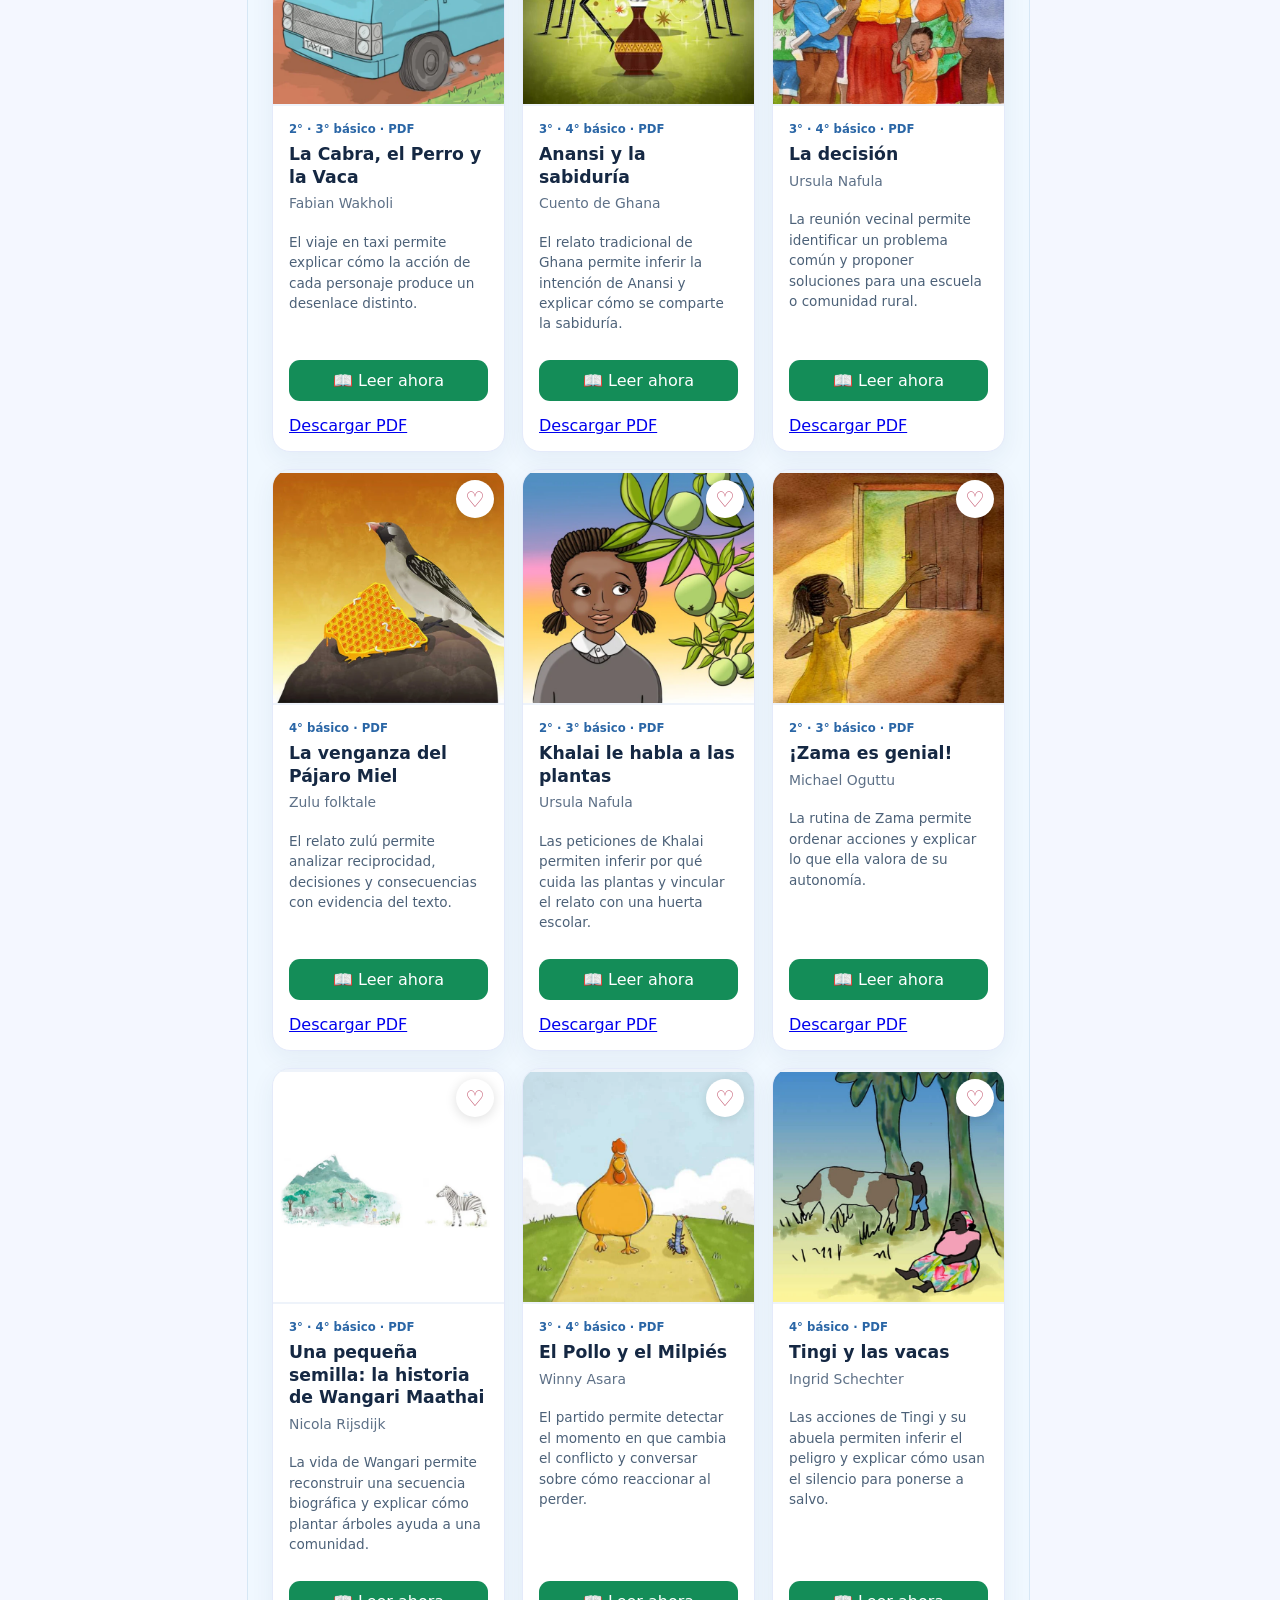
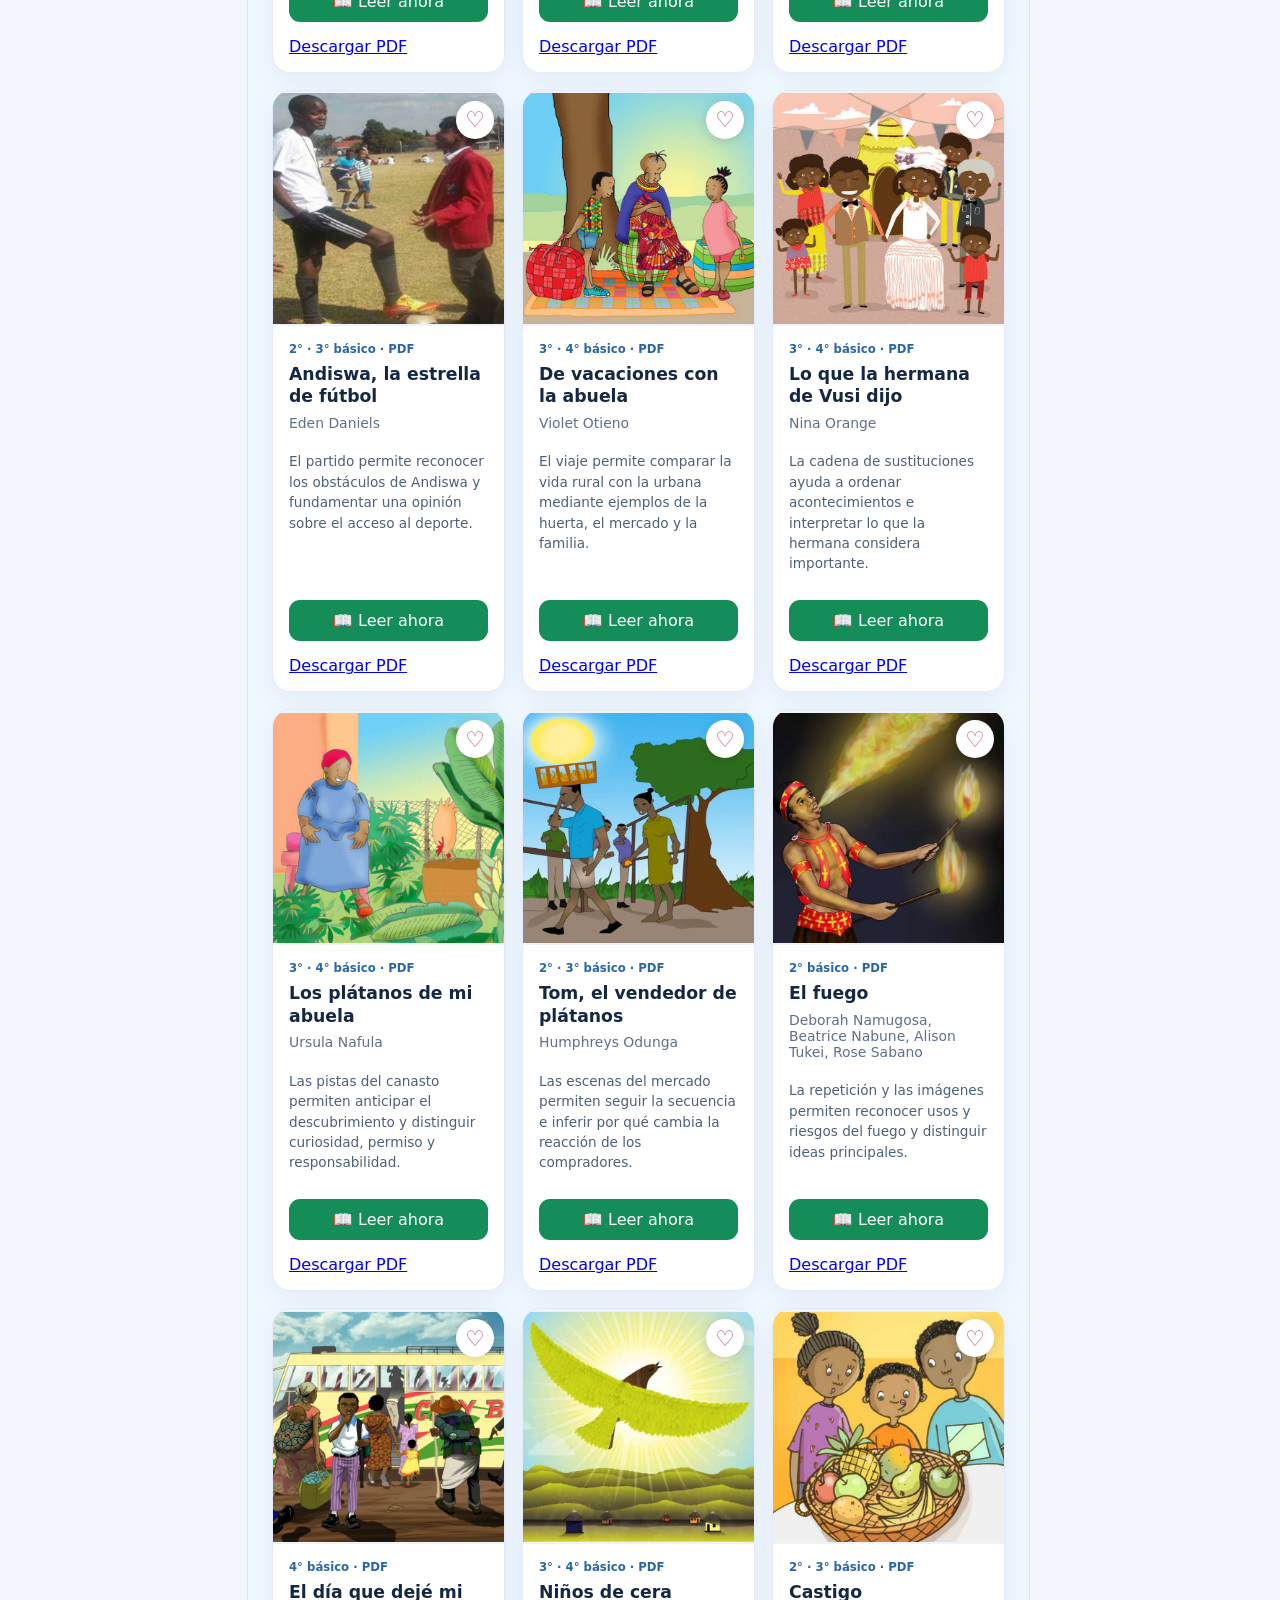
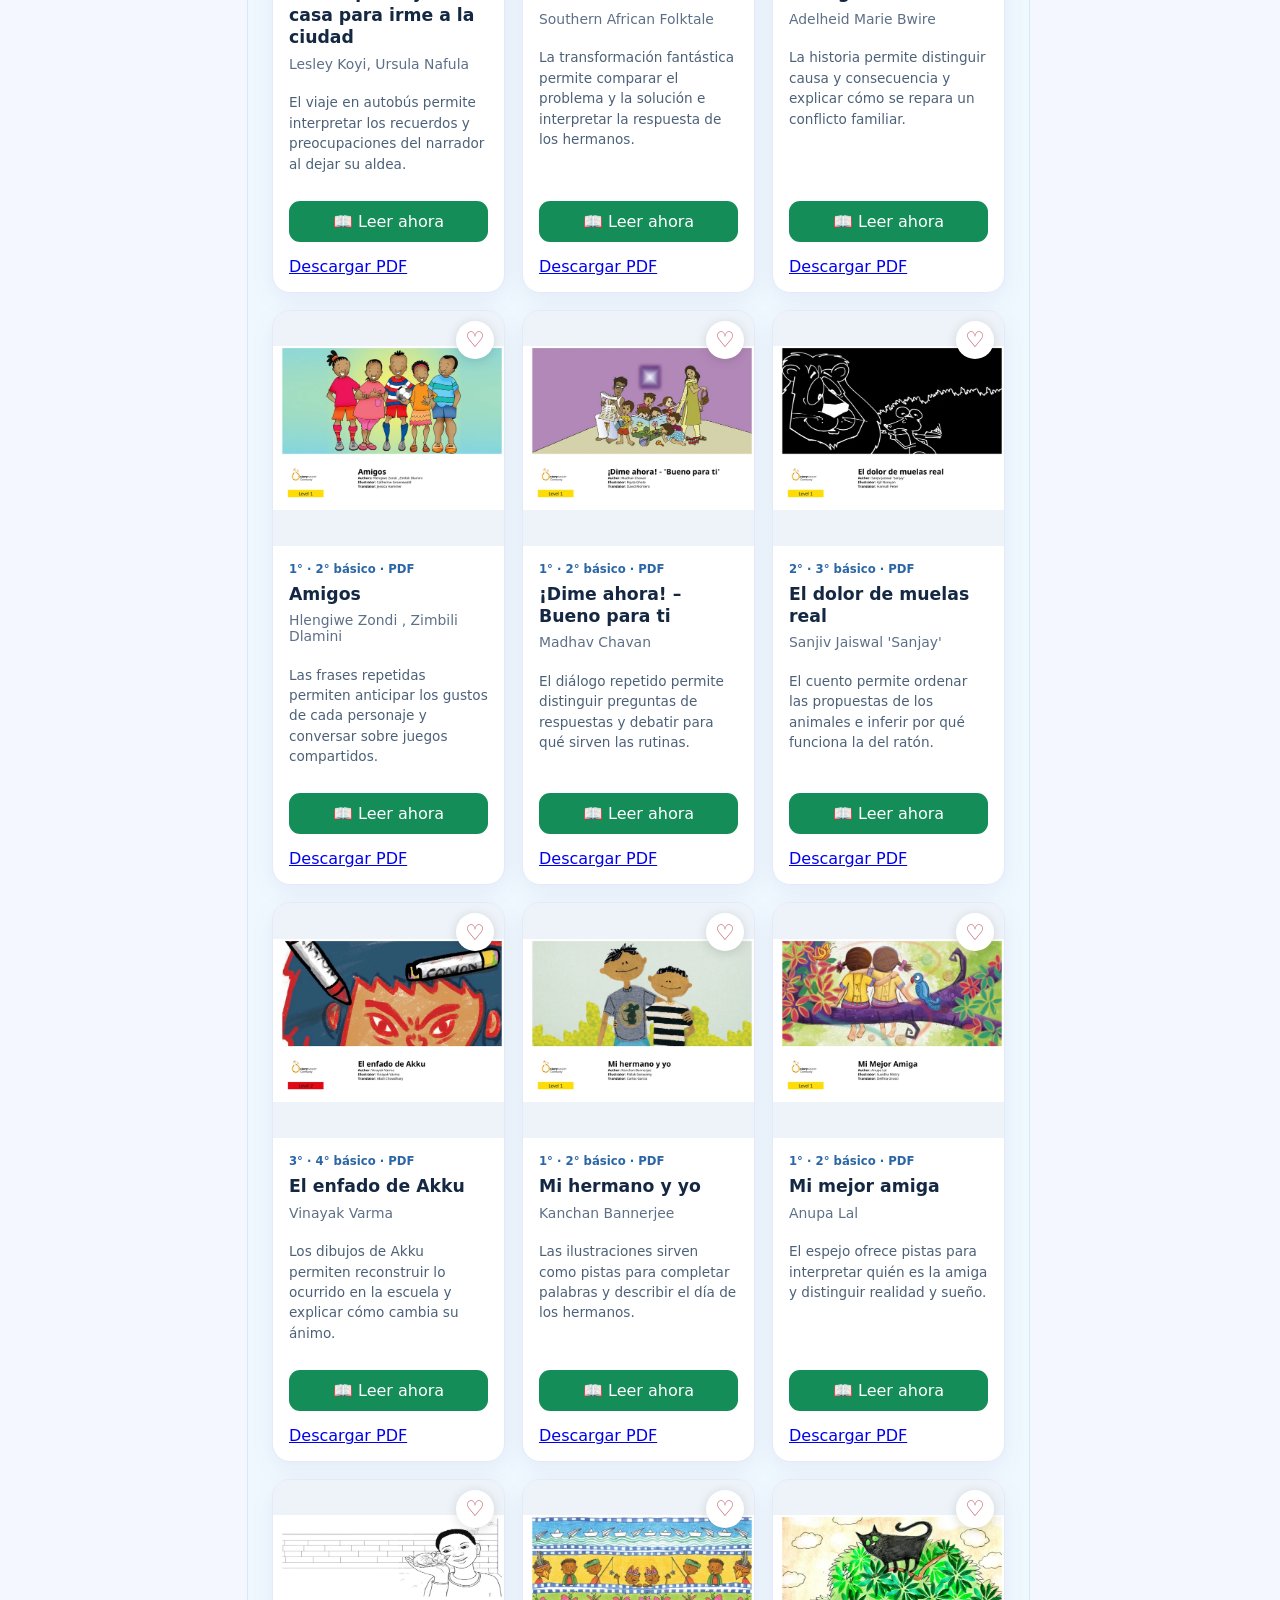
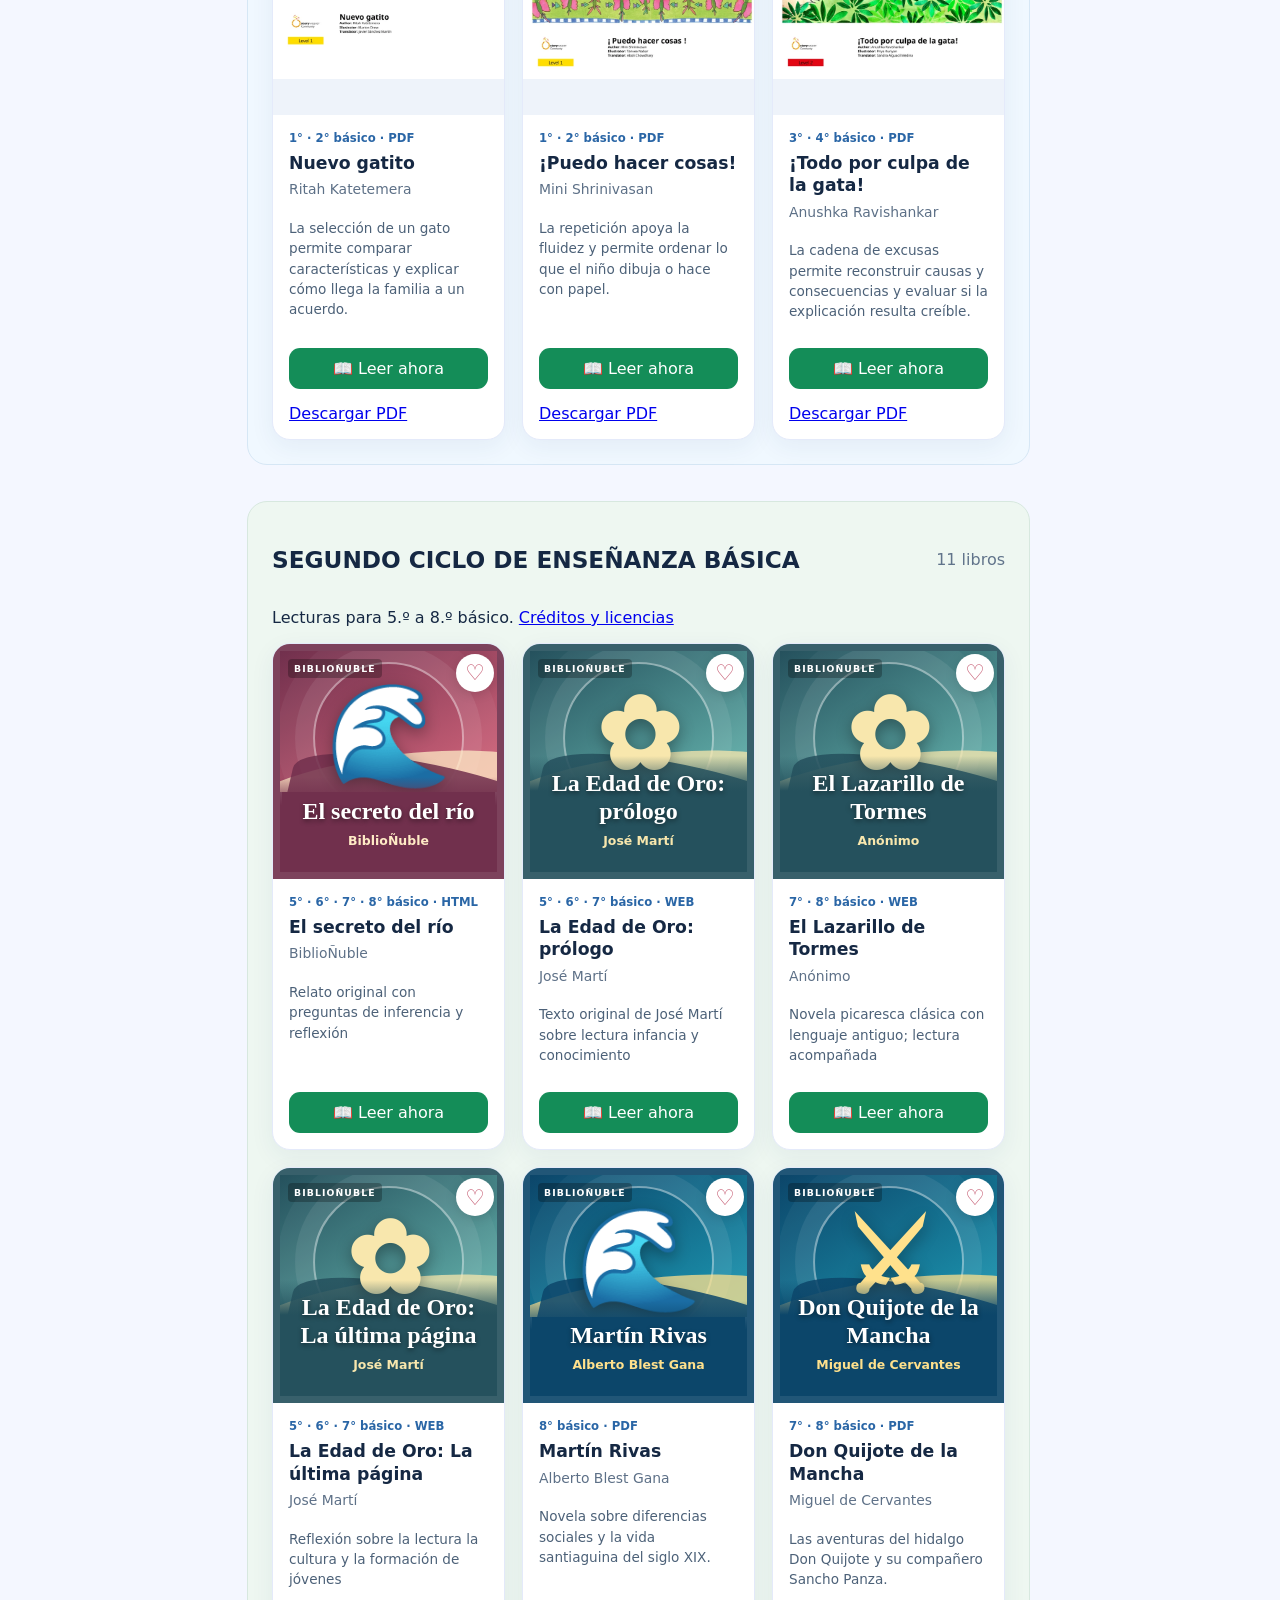
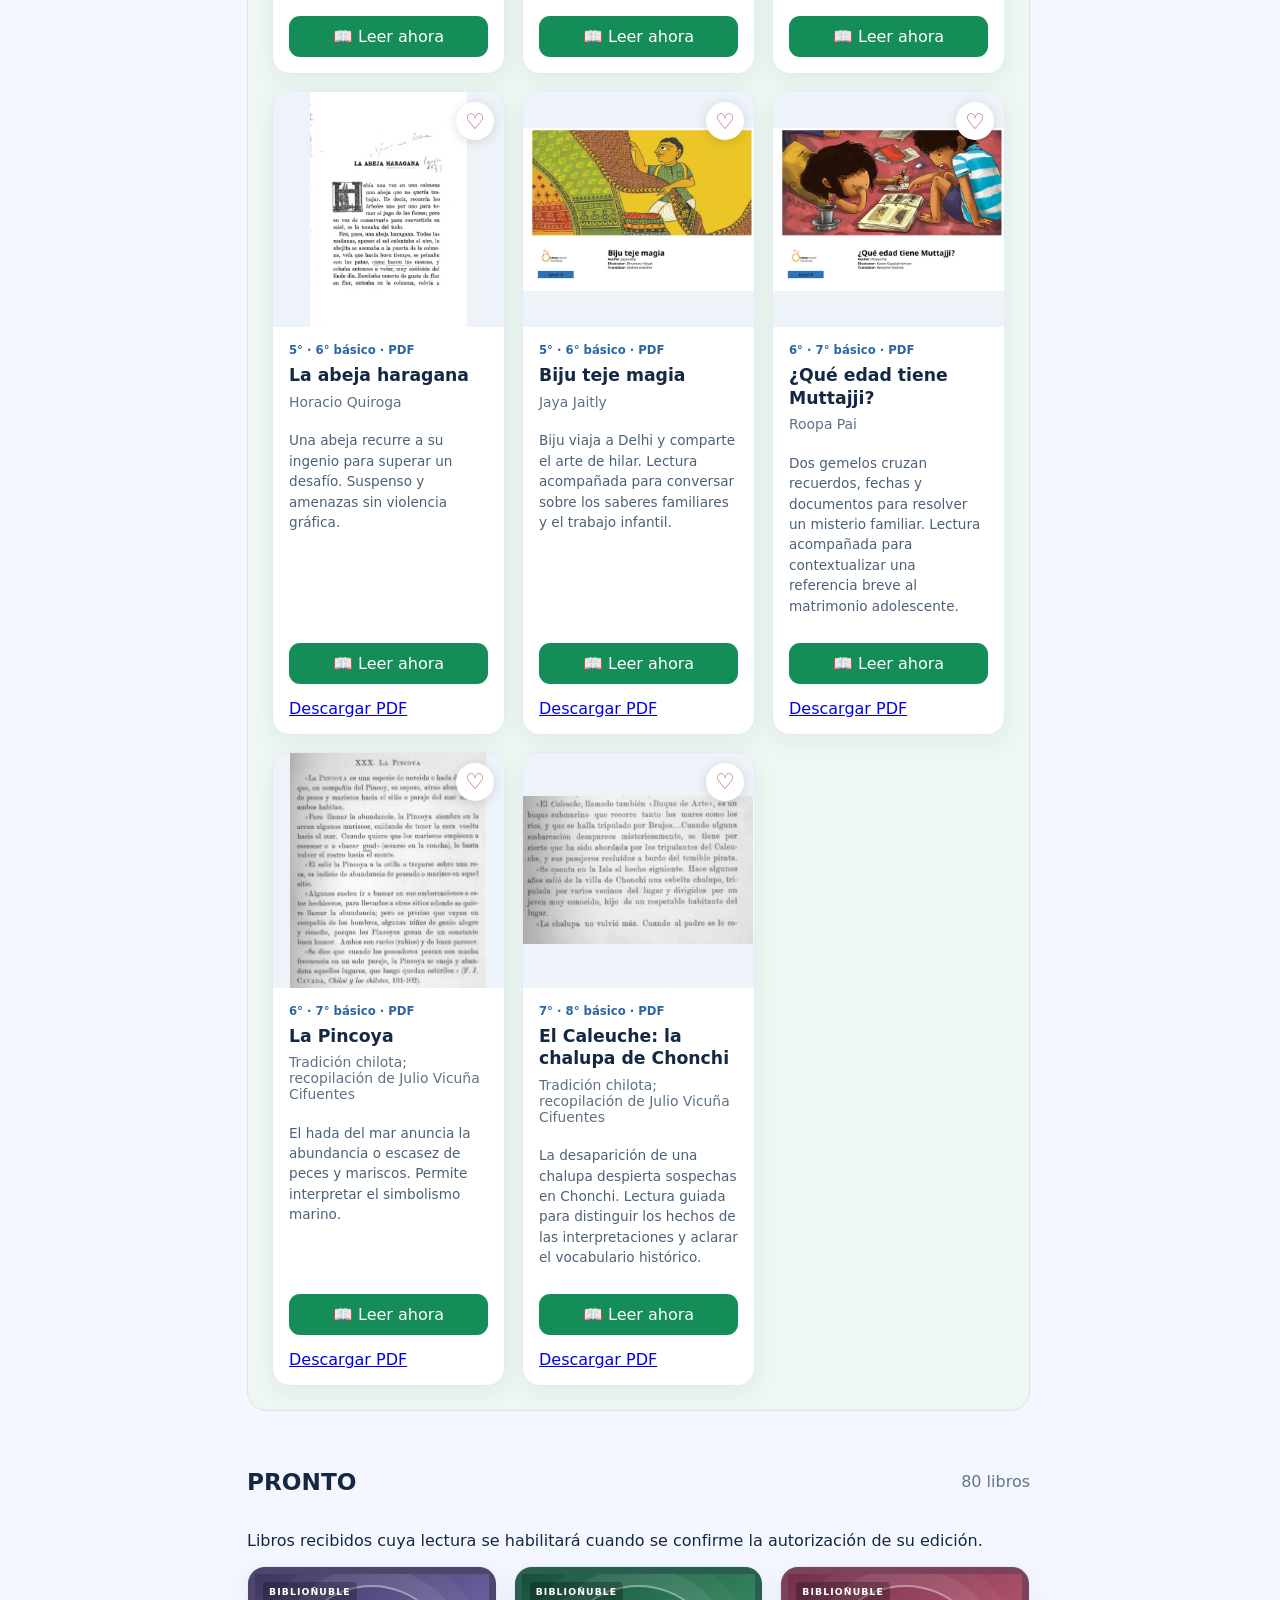
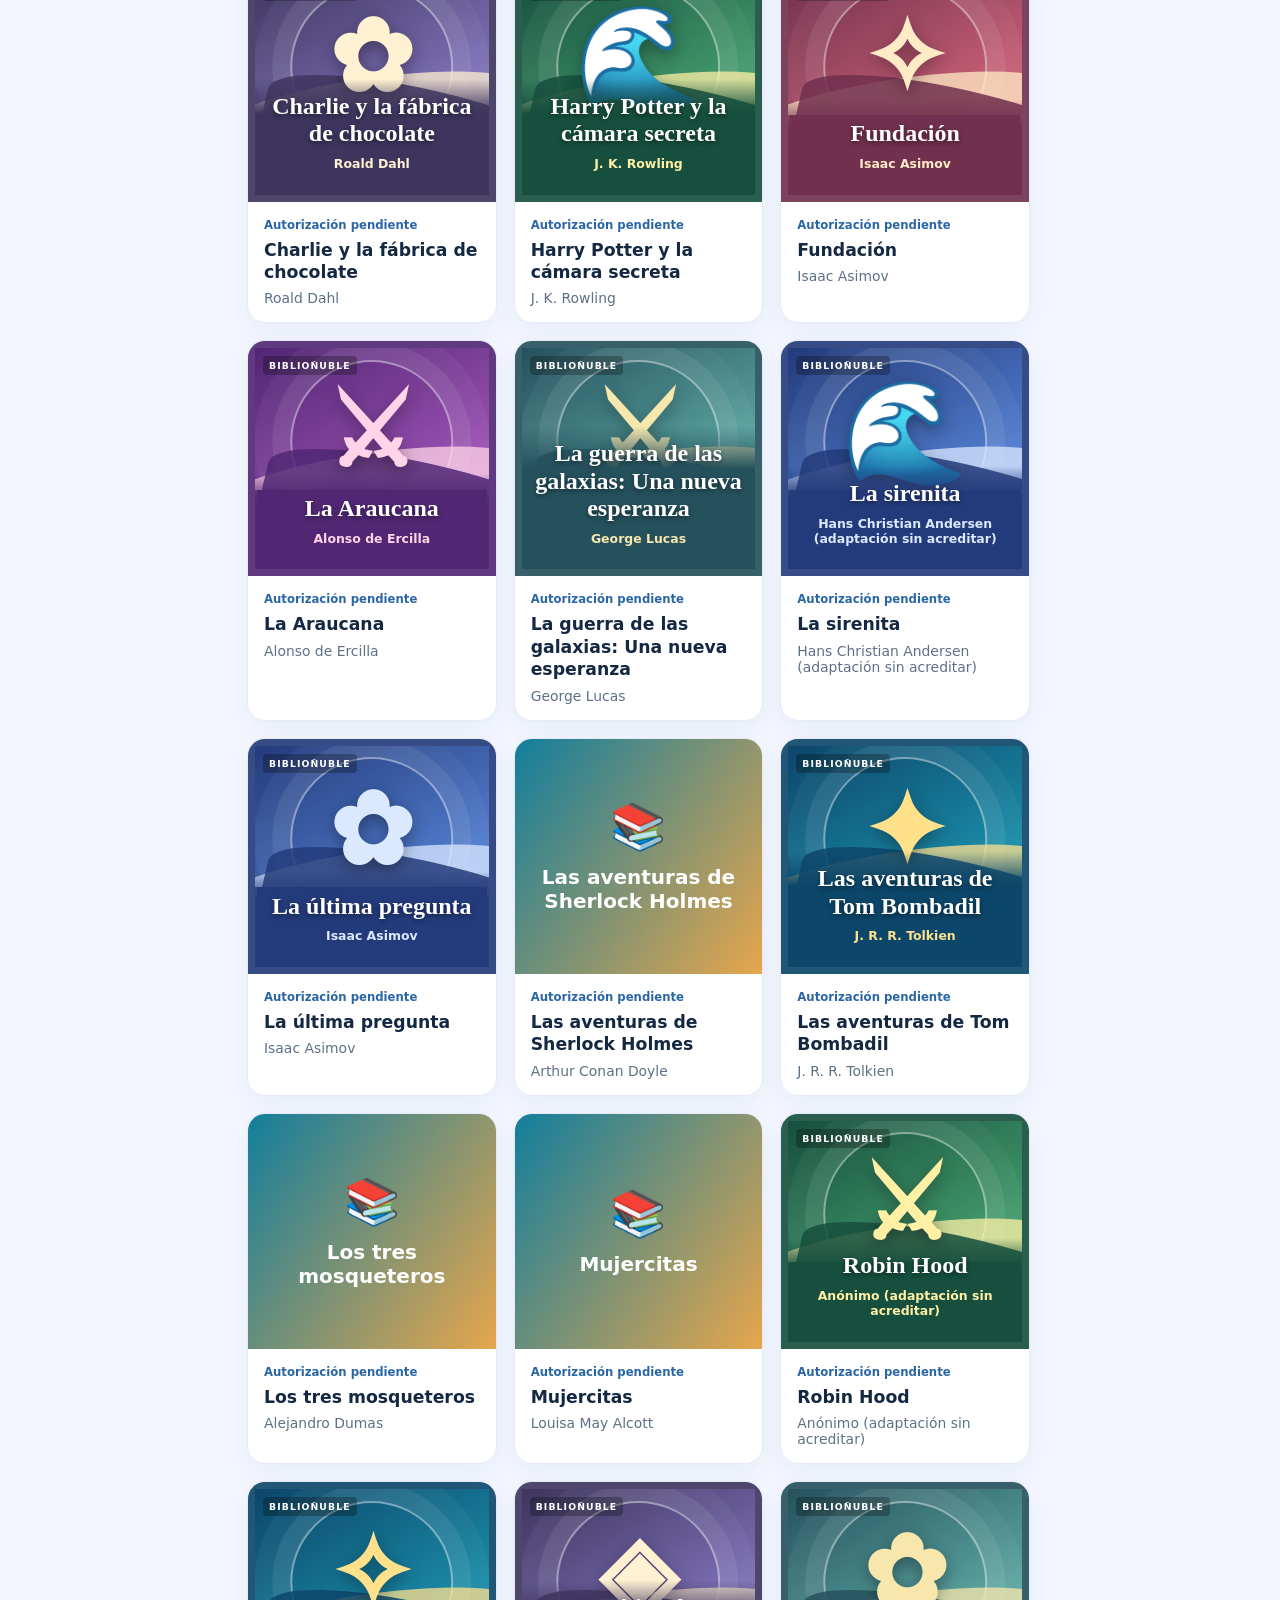
==== commit 12a44e04: "Agregar Educación Inicial, actualidad literaria y botones para compartir" ====
--- a/index.html
+++ b/index.html
@@ -1,4 +1,4 @@
-<!doctype html><html lang="es-CL"><head><meta charset="utf-8"><meta name="viewport" content="width=device-width,initial-scale=1"><meta name="theme-color" content="#183e79"><meta name="description" content="Biblioteca Digital Escolar Ribera de Ñuble"><script>window.__biblioInstallPrompt=null;window.addEventListener('beforeinstallprompt',function(e){e.preventDefault();window.__biblioInstallPrompt=e;window.dispatchEvent(new Event('biblio-install-ready'))});</script><link rel="manifest" href="manifest.webmanifest"><link rel="icon" href="icons/biblionuble.svg"><link rel="apple-touch-icon" href="icons/icon-192.png"><link rel="stylesheet" href="styles.css?v=35"><title>BiblioÑuble · Biblioteca Digital Escolar</title><style>header.new-header{background:#f6f9fc!important;color:#153653!important;padding:0 0 18px!important}header .new-hero{background:#cde8f1 url('./assets/cabecera-biblionuble.jpg') center/cover no-repeat!important;min-height:350px!important}header .hero-overlay{display:grid!important;grid-template-columns:minmax(90px,1fr) minmax(240px,2.6fr) minmax(90px,1fr)!important;max-width:1300px;margin:auto;align-items:start;gap:12px;padding:24px 14px}header .hero-center{text-align:center!important}header .hero-center h1{font:bold clamp(38px,6vw,78px) Georgia,serif!important;color:#142a78!important;margin:5px 0!important}header .hero-center h1 span{color:#087347!important}header .hero-center p{font-weight:800;color:#173e70;letter-spacing:.08em}header .hero-logo{display:flex;flex-direction:column;align-items:center;justify-content:center;gap:8px;text-align:center;width:100%;max-width:200px;min-height:155px;padding:12px;border:3px solid #e4c75d;border-radius:12px;background:#17287c;color:#fff;box-shadow:0 5px 18px #1235}header .hero-logo-right{background:white;color:#142747;border-color:#d5dfeb}header .hero-logo strong{font-size:clamp(13px,1.7vw,23px)}header .hero-logo .logo-small{font-size:10px}header .hero-motto{display:inline-block;background:#184b84;color:white;padding:8px 18px;border-radius:40px}header .topnav{display:flex;justify-content:space-between;align-items:center;min-height:54px}header .topnav .brand{color:#193c7a}header .search-strip{max-width:900px;margin:14px auto 0}header .search{background:#fff;border-radius:15px;padding:13px 18px;display:flex;gap:10px}header .search input{flex:1;border:0;outline:0}main .read{background:#148d58!important}@media(max-width:600px){header .new-hero{min-height:260px!important}header .hero-overlay{grid-template-columns:65px minmax(0,1fr) 65px!important;gap:4px;padding:18px 6px}header .hero-logo{min-height:90px;padding:5px 2px;gap:3px}header .hero-logo strong{font-size:8px}header .hero-logo .logo-small{font-size:6px}header .hero-center h1{font-size:30px!important}header .hero-center p{font-size:10px}header .hero-motto{font-size:11px;padding:5px}}
+<!doctype html><html lang="es-CL"><head><meta charset="utf-8"><meta name="viewport" content="width=device-width,initial-scale=1"><meta name="theme-color" content="#183e79"><meta name="description" content="Biblioteca Digital Escolar Ribera de Ñuble"><script>window.__biblioInstallPrompt=null;window.addEventListener('beforeinstallprompt',function(e){e.preventDefault();window.__biblioInstallPrompt=e;window.dispatchEvent(new Event('biblio-install-ready'))});</script><link rel="manifest" href="manifest.webmanifest"><link rel="icon" href="icons/biblionuble.svg"><link rel="apple-touch-icon" href="icons/icon-192.png"><link rel="stylesheet" href="styles.css?v=35"><link rel="stylesheet" href="./portada.css?v=1"><title>BiblioÑuble · Biblioteca Digital Escolar</title><style>header.new-header{background:#f6f9fc!important;color:#153653!important;padding:0 0 18px!important}header .new-hero{background:#cde8f1 url('./assets/cabecera-biblionuble.jpg') center/cover no-repeat!important;min-height:350px!important}header .hero-overlay{display:grid!important;grid-template-columns:minmax(90px,1fr) minmax(240px,2.6fr) minmax(90px,1fr)!important;max-width:1300px;margin:auto;align-items:start;gap:12px;padding:24px 14px}header .hero-center{text-align:center!important}header .hero-center h1{font:bold clamp(38px,6vw,78px) Georgia,serif!important;color:#142a78!important;margin:5px 0!important}header .hero-center h1 span{color:#087347!important}header .hero-center p{font-weight:800;color:#173e70;letter-spacing:.08em}header .hero-logo{display:flex;flex-direction:column;align-items:center;justify-content:center;gap:8px;text-align:center;width:100%;max-width:200px;min-height:155px;padding:12px;border:3px solid #e4c75d;border-radius:12px;background:#17287c;color:#fff;box-shadow:0 5px 18px #1235}header .hero-logo-right{background:white;color:#142747;border-color:#d5dfeb}header .hero-logo strong{font-size:clamp(13px,1.7vw,23px)}header .hero-logo .logo-small{font-size:10px}header .hero-motto{display:inline-block;background:#184b84;color:white;padding:8px 18px;border-radius:40px}header .topnav{display:flex;justify-content:space-between;align-items:center;min-height:54px}header .topnav .brand{color:#193c7a}header .search-strip{max-width:900px;margin:14px auto 0}header .search{background:#fff;border-radius:15px;padding:13px 18px;display:flex;gap:10px}header .search input{flex:1;border:0;outline:0}main .read{background:#148d58!important}@media(max-width:600px){header .new-hero{min-height:260px!important}header .hero-overlay{grid-template-columns:65px minmax(0,1fr) 65px!important;gap:4px;padding:18px 6px}header .hero-logo{min-height:90px;padding:5px 2px;gap:3px}header .hero-logo strong{font-size:8px}header .hero-logo .logo-small{font-size:6px}header .hero-center h1{font-size:30px!important}header .hero-center p{font-size:10px}header .hero-motto{font-size:11px;padding:5px}}
 header.new-header .new-hero .hero-logo{background:transparent!important;border:0!important;box-shadow:none!important;border-radius:0!important;width:100%!important;max-width:210px!important;height:175px!important;min-height:0!important;padding:0!important;display:flex!important;align-items:center!important;justify-content:center!important}
 header.new-header .new-hero .hero-logo img{width:100%!important;height:100%!important;object-fit:contain!important;display:block!important;filter:drop-shadow(0 3px 6px #ffffffa8)}
 header.new-header .new-hero .hero-logo img[hidden]{display:none!important}
@@ -7,17 +7,26 @@
 header.new-header .hero-center{padding:8px 10px;border-radius:20px;background:#ffffffe0;box-shadow:0 5px 22px #163e5933}
 header.new-header .hero-center h1{line-height:1.1!important}
 @media(max-width:650px){header.new-header .new-hero .hero-logo{height:90px!important;max-width:80px!important}header.new-header .hero-center{padding:9px 3px}header.new-header .hero-center h1{font-size:clamp(26px,7vw,39px)!important}header.new-header .hero-center p{font-size:9px!important}header.new-header .new-hero{min-height:260px!important}}
-</style><style id="mobile-install-safety">[hidden]{display:none!important}.new-header .install-strip{display:flex!important;position:relative!important;z-index:50!important;clear:both!important;justify-content:center!important;padding:12px!important;background:#fff0fa!important}.new-header .install-strip #install{position:static!important;width:190px!important;height:54px!important;min-width:0!important;min-height:0!important;max-width:190px!important;overflow:hidden!important;transform:none!important;animation:none!important;padding:6px!important;border-radius:16px!important}.new-header .install-strip #install .install-word{font:900 29px/1 'Trebuchet MS',Arial,sans-serif!important;letter-spacing:.03em!important}.new-header .topnav #install{display:none!important}</style><style id="banner-fix">header.new-header .new-hero{background:none!important;min-height:0!important;height:auto!important;display:block!important}header.new-header .new-hero:before{display:none!important}header.new-header .new-hero .banner-original{display:block;width:100%;height:auto;max-height:none;object-fit:contain}header.new-header .new-hero .hero-overlay{display:none!important}</style></head><body><header class="new-header"><nav class="topnav wrap"><div class="brand">📖 BiblioÑuble</div><a class="share-whatsapp" href="https://api.whatsapp.com/send?text=Te%20invito%20a%20visitar%20Biblio%C3%91uble%2C%20nuestra%20biblioteca%20digital%20escolar%20gratuita%3A%20https%3A%2F%2Fbibliotecariberadenuble.github.io%2Fbiblionuble%2F" target="_blank" rel="noopener noreferrer" aria-label="Compartir BiblioÑuble por WhatsApp" title="Compartir por WhatsApp"><span aria-hidden="true">↗</span> Compartir <span class="share-wa-label">WhatsApp</span></a></nav><section class="new-hero" aria-label="BiblioÑuble, biblioteca digital de la Escuela Ribera de Ñuble"><img class="banner-original" src="./assets/cabecera-biblionuble.jpg" alt="BiblioÑuble, Biblioteca Digital Escolar Ribera de Ñuble: libros abiertos, paisaje de Ñuble e insignias institucionales de la escuela y del SLEP Punilla Cordillera"></section><div class="install-strip" aria-label="Instala la biblioteca en tu celular" hidden><button id="install" type="button" hidden aria-label="Instalar BiblioÑuble en mi celular"><span class="install-word">INSTALAR</span></button></div><div class="search-strip wrap"><label class="search"><span>🔎</span><input id="search" placeholder="Buscar libros por título, autor o tema…" aria-label="Buscar libros"></label></div></header><main class="wrap">
+</style><style id="mobile-install-safety">[hidden]{display:none!important}.new-header .install-strip{display:flex!important;position:relative!important;z-index:50!important;clear:both!important;justify-content:center!important;padding:12px!important;background:#fff0fa!important}.new-header .install-strip #install{position:static!important;width:190px!important;height:54px!important;min-width:0!important;min-height:0!important;max-width:190px!important;overflow:hidden!important;transform:none!important;animation:none!important;padding:6px!important;border-radius:16px!important}.new-header .install-strip #install .install-word{font:900 29px/1 'Trebuchet MS',Arial,sans-serif!important;letter-spacing:.03em!important}.new-header .topnav #install{display:none!important}</style><style id="banner-fix">header.new-header .new-hero{background:none!important;min-height:0!important;height:auto!important;display:block!important}header.new-header .new-hero:before{display:none!important}header.new-header .new-hero .banner-original{display:block;width:100%;height:auto;max-height:none;object-fit:contain}header.new-header .new-hero .hero-overlay{display:none!important}</style></head><body><header class="new-header"><nav class="topnav wrap"><div class="brand">📖 BiblioÑuble</div></nav><section class="new-hero" aria-label="BiblioÑuble, biblioteca digital de la Escuela Ribera de Ñuble"><img class="banner-original" src="./assets/cabecera-biblionuble.jpg" alt="BiblioÑuble, Biblioteca Digital Escolar Ribera de Ñuble: libros abiertos, paisaje de Ñuble e insignias institucionales de la escuela y del SLEP Punilla Cordillera"></section><div class="install-strip" aria-label="Instala la biblioteca en tu celular" hidden><button id="install" type="button" hidden aria-label="Instalar BiblioÑuble en mi celular"><span class="install-word">INSTALAR</span></button></div><div class="search-strip wrap"><label class="search"><span>🔎</span><input id="search" placeholder="Buscar libros por título, autor o tema…" aria-label="Buscar libros"></label></div></header><div class="library-layout">
+<main class="wrap">
 <nav aria-label="Secciones de la biblioteca" style="display:flex;flex-wrap:wrap;gap:12px;margin:20px 0">
   <a class="read" href="#listos-para-leer">Libros listos para leer</a>
+  <a class="read" href="#educacion-inicial">Educación Inicial</a>
   <a class="read" href="#primer-ciclo">Primer Ciclo</a>
   <a class="read" href="#segundo-ciclo">Segundo Ciclo</a>
   <a class="read" href="#pendingSection">PRONTO</a>
+  <a class="read side-jump" href="#noticias-literarias">Actualidad literaria</a>
+  <a class="read side-jump" href="#compartir">Compartir</a>
 </nav>
-<div class="chips" id="categories"></div><div class="tools"><label>Curso <select id="course"><option value="">Todos los cursos</option><option>1°</option><option>2°</option><option>3°</option><option>4°</option><option>5°</option><option>6°</option><option>7°</option><option>8°</option></select></label><button id="favoritesToggle" class="secondary">♡ Mis favoritos</button></div><p class="notice" id="status" role="status"></p>
+<div class="chips" id="categories"></div><div class="tools"><label>Curso <select id="course"><option value="">Todos los cursos</option><option value="NT1">Prekínder</option><option value="NT2">Kínder</option><option>1°</option><option>2°</option><option>3°</option><option>4°</option><option>5°</option><option>6°</option><option>7°</option><option>8°</option></select></label><button id="favoritesToggle" class="secondary">♡ Mis favoritos</button></div><p class="notice" id="status" role="status"></p>
 <section id="listos-para-leer" aria-labelledby="ready-title">
   <div class="section-head"><h2 id="ready-title">Libros listos para leer</h2><span id="count"></span></div>
   <div class="books" id="books"><article class="book"><div class="cover"><img class="book-scene" src="./portadas/el-diario-de-un-hominido.webp" alt="Portada de El diario de un homínido"></div><div class="bookbody"><span class="tag">Creaciones estudiantiles · PDF</span><h3>El diario de un homínido</h3><p class="author">Estudiantes autores · Corrección del profesor Miguel Méndez Bravo</p><a class="read" href="./libros/el-diario-de-un-hominido.pdf">Leer ahora</a></div></article></div>
+</section>
+<section id="educacion-inicial" aria-labelledby="early-title">
+  <div class="section-head"><h2 id="early-title">EDUCACIÓN INICIAL</h2><span id="earlyCount"></span></div>
+  <p>Álbumes para mirar, escuchar y contar en prekínder y kínder. <a href="./creditos-educacion-inicial.html">Créditos y licencias</a></p>
+  <div class="books" id="earlyBooks"></div>
 </section>
 <section id="primer-ciclo" aria-labelledby="primer-ciclo-title" style="margin:36px auto;padding:24px;border-radius:20px;background:#f0f8ff;border:1px solid #d6e7f5">
   <div class="section-head"><h2 id="primer-ciclo-title">Libros de Primer Ciclo de Enseñanza Básica</h2><span id="primerCicloCount"></span></div>
@@ -34,4 +43,24 @@
   <p>Libros recibidos cuya lectura se habilitará cuando se confirme la autorización de su edición.</p>
   <div id="pendingBooks" class="books"></div>
 </section>
-</main><footer>📖 BiblioÑuble · Escuela Ribera de Ñuble · Chile<div style="margin-top:10px;font-weight:700;text-align:center">Proyecto creado y desarrollado por el profesor Miguel Ángel Méndez Bravo</div></footer><div id="reader" class="reader" hidden role="dialog" aria-modal="true" aria-labelledby="readerTitle"><div class="reader-panel"><div class="reader-bar"><strong id="readerTitle">Lectura</strong><div class="reader-actions"><a id="readerExternal" target="_blank" rel="noopener noreferrer">Abrir lectura ↗</a><button id="readerClose" aria-label="Cerrar lector">✕ Cerrar</button></div></div><iframe id="readerFrame" title="Lector de libros PDF" loading="lazy"></iframe><p class="reader-hint">Si tu dispositivo no muestra la lectura, usa «Abrir lectura» para verlo en el navegador.</p></div></div><script src="config.js?v=6"></script><script src="app.js?v=45" defer></script><script>if('serviceWorker' in navigator){window.addEventListener('load',()=>navigator.serviceWorker.register('./sw.js').catch(err=>console.warn('PWA:',err)))}</script><div id="installHelp" class="install-help" hidden role="dialog" aria-modal="true" aria-labelledby="installHelpTitle"><div class="install-help-card"><button id="installHelpClose" class="install-help-close" type="button" aria-label="Cerrar instrucciones">✕</button><div class="install-help-icon">📲</div><h2 id="installHelpTitle">¡Lleva BiblioÑuble en tu celular!</h2><p id="installHelpSteps">Abre el menú de tu navegador y elige «Añadir a pantalla de inicio».</p><button id="installHelpDone" class="install-help-done" type="button">¡Entendido!</button></div></div></body></html>+</main>
+<aside id="noticias-literarias" class="library-news" aria-labelledby="news-title">
+  <div class="side-panel">
+    <h2 id="news-title">Actualidad literaria</h2>
+    <p id="literaryDate" class="side-date"></p>
+    <article><h3>Noticia</h3><div id="literaryNews">Cargando noticia…</div></article>
+    <article><h3>Efeméride</h3><div id="literaryAnniversary">Cargando efeméride…</div></article>
+  </div>
+</aside>
+<aside id="compartir" class="library-social" aria-label="Visitas y redes sociales">
+  <div class="side-panel">
+    <h2>Visitas</h2>
+    <img class="visit-badge" id="visitBadge" src="https://hits.sh/bibliotecariberadenuble.github.io/biblionuble.svg?label=Visitas&amp;color=176c55&amp;style=flat-square" alt="Contador acumulado de visitas de BiblioÑuble" width="112" height="26" referrerpolicy="no-referrer">
+    <p id="visitError" hidden>Contador temporalmente no disponible.</p>
+    <h2 class="share-title">Compartir</h2>
+    <div id="shareLinks" class="social-links"></div>
+    <p id="shareStatus" class="share-feedback" aria-live="polite"></p>
+  </div>
+</aside>
+</div>
+<footer>📖 BiblioÑuble · Escuela Ribera de Ñuble · Chile<div style="margin-top:10px;font-weight:700;text-align:center">Proyecto creado y desarrollado por el profesor Miguel Ángel Méndez Bravo</div></footer><div id="reader" class="reader" hidden role="dialog" aria-modal="true" aria-labelledby="readerTitle"><div class="reader-panel"><div class="reader-bar"><strong id="readerTitle">Lectura</strong><div class="reader-actions"><a id="readerExternal" target="_blank" rel="noopener noreferrer">Abrir lectura ↗</a><button id="readerClose" aria-label="Cerrar lector">✕ Cerrar</button></div></div><iframe id="readerFrame" title="Lector de libros PDF" loading="lazy"></iframe><p class="reader-hint">Si tu dispositivo no muestra la lectura, usa «Abrir lectura» para verlo en el navegador.</p></div></div><script src="config.js?v=6"></script><script src="app.js?v=46" defer></script><script src="./portada.js?v=1" defer></script><script>if('serviceWorker' in navigator){window.addEventListener('load',()=>navigator.serviceWorker.register('./sw.js').catch(err=>console.warn('PWA:',err)))}</script><div id="installHelp" class="install-help" hidden role="dialog" aria-modal="true" aria-labelledby="installHelpTitle"><div class="install-help-card"><button id="installHelpClose" class="install-help-close" type="button" aria-label="Cerrar instrucciones">✕</button><div class="install-help-icon">📲</div><h2 id="installHelpTitle">¡Lleva BiblioÑuble en tu celular!</h2><p id="installHelpSteps">Abre el menú de tu navegador y elige «Añadir a pantalla de inicio».</p><button id="installHelpDone" class="install-help-done" type="button">¡Entendido!</button></div></div></body></html>
--- a/portada.css
+++ b/portada.css
@@ -0,0 +1,53 @@
+.library-layout {
+  display: grid;
+  grid-template-columns: minmax(0, 1fr);
+  gap: 24px;
+  width: min(100% - 28px, 1680px);
+  margin: 0 auto 36px;
+}
+.library-layout > main.wrap { width: 100%; min-width: 0; }
+.library-news, .library-social { min-width: 0; }
+.side-panel {
+  background: #fff;
+  border: 1px solid #dce7e4;
+  border-top: 4px solid #187351;
+  border-radius: 16px;
+  padding: 16px;
+  box-shadow: 0 5px 22px #163e5910;
+  overflow-wrap: anywhere;
+}
+.library-news .side-panel { border-top-color: #194b80; }
+.side-panel h2 { margin: 0 0 10px; color: #163b5b; font-size: 1.22rem; }
+.side-panel .side-date, .side-panel .item-source { font-size: .82rem; color: #486375; }
+.side-panel article { border-top: 1px solid #dce7e4; margin-top: 14px; padding-top: 12px; }
+.side-panel h3 { margin: 0 0 8px; font-size: .94rem; color: #19563f; }
+.side-panel p { margin: 8px 0; }
+.side-panel a:not(.social-link) { color: #174e80; text-underline-offset: 3px; }
+.visit-badge { width: auto; height: 26px; max-width: 100%; vertical-align: middle; }
+.side-panel .share-title { margin-top: 22px; }
+.social-links { display: grid; grid-template-columns: repeat(2, minmax(0,1fr)); gap: 6px; }
+.social-link {
+  display: flex; align-items: center; justify-content: center;
+  padding: 8px 4px; min-height: 42px; border-radius: 8px;
+  font: inherit; font-weight: 700; font-size: .77rem; line-height: 1.2;
+  background: #eff6fa; color: #173c58; text-align: center; text-decoration: none;
+  border: 1px solid #d5e2eb; cursor: pointer;
+}
+.social-link:hover { background: #dbeef6; }
+.social-link:focus-visible { outline: 2px solid #184b84; outline-offset: 2px; }
+.share-feedback { color: #225b44; font-size: .84rem; }
+.share-feedback:empty { display: none; }
+#educacion-inicial { margin: 36px auto; padding: clamp(14px, 2vw, 24px); border-radius: 20px; background: #fff6e6; border: 1px solid #eedcba; }
+@media (min-width: 760px) and (max-width: 1239px) {
+  .library-layout { grid-template-columns: repeat(2, minmax(0, 1fr)); }
+  .library-layout > main { grid-column: 1 / -1; }
+}
+@media (min-width: 1240px) {
+  .library-layout { grid-template-columns: minmax(175px, 215px) minmax(0, 1fr) minmax(180px, 218px); gap: 18px; align-items: start; }
+  .library-layout > main { grid-column: 2; grid-row: 1; padding-inline: 0; }
+  .library-news { grid-column: 1; grid-row: 1; }
+  .library-social { grid-column: 3; grid-row: 1; }
+  .library-layout > aside { margin-top: 22px; }
+}
+
+@media (min-width: 1240px) { .side-jump { display: none !important; } }
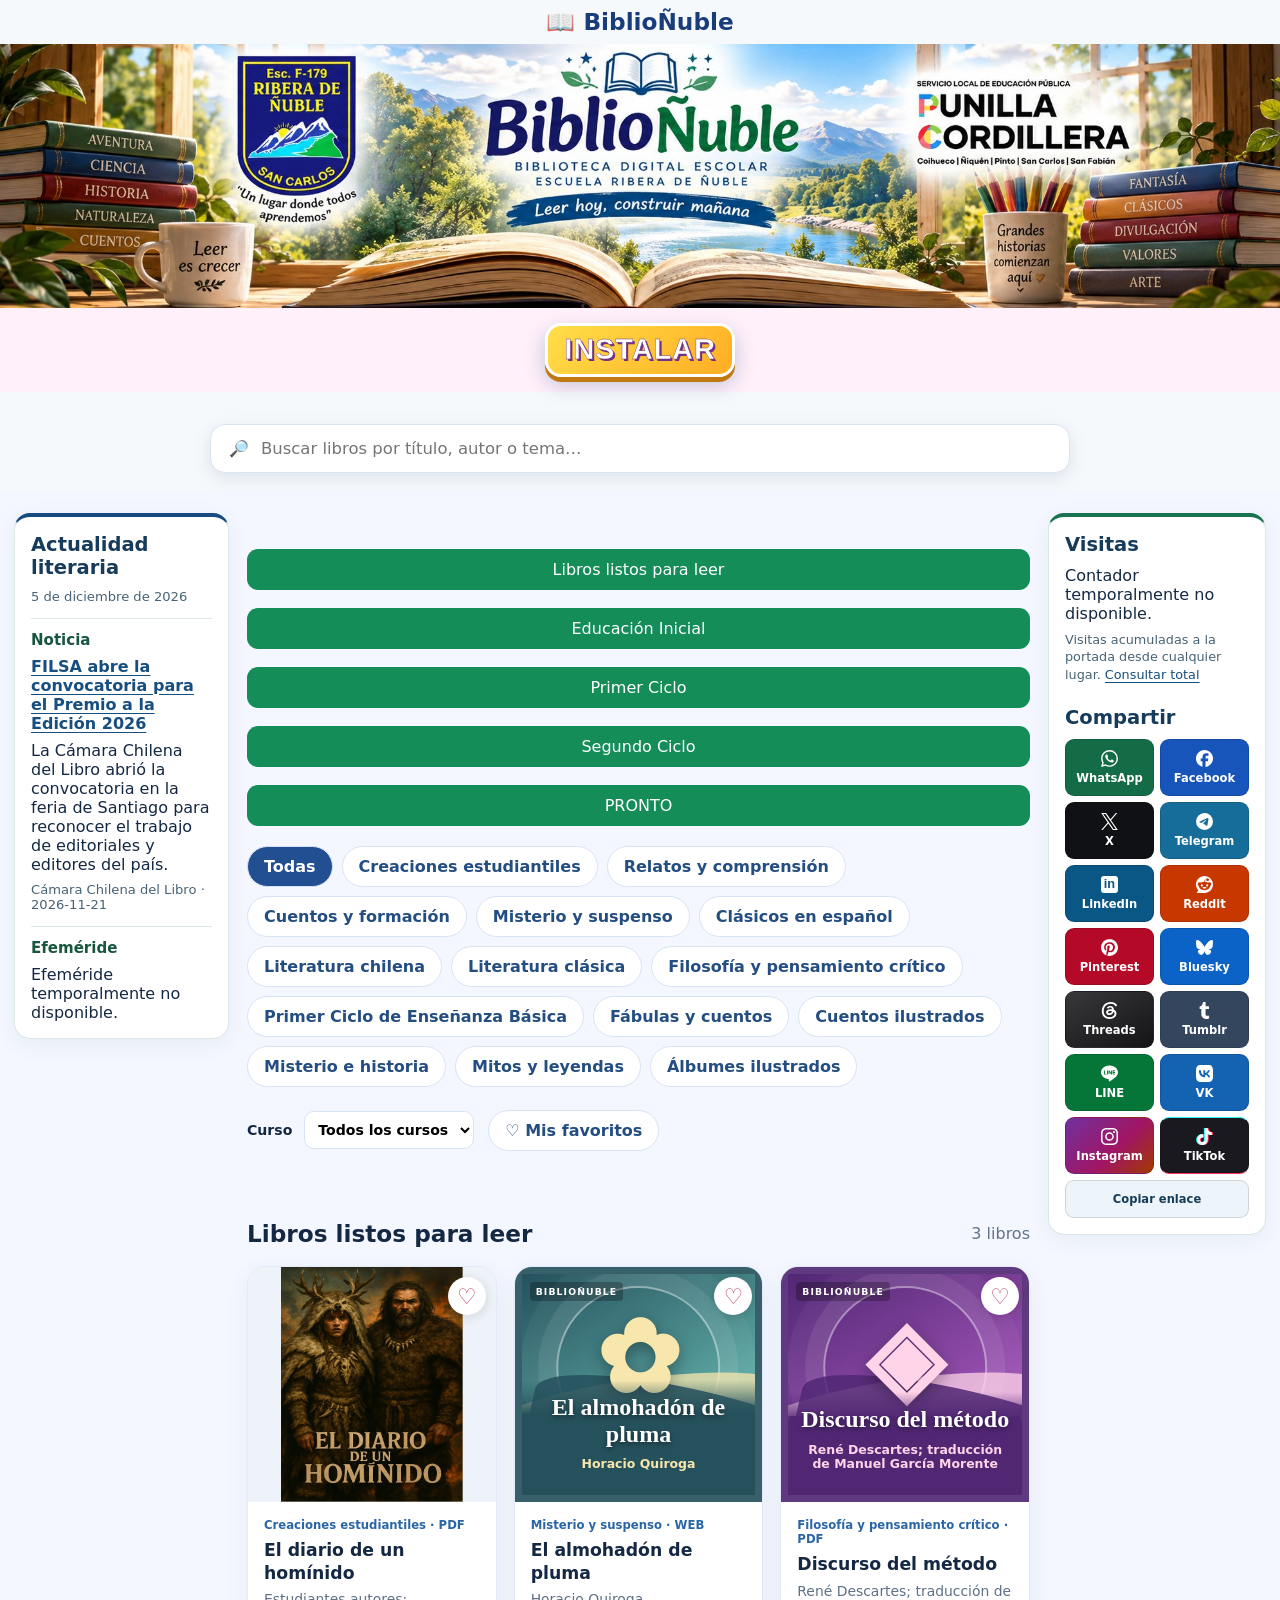
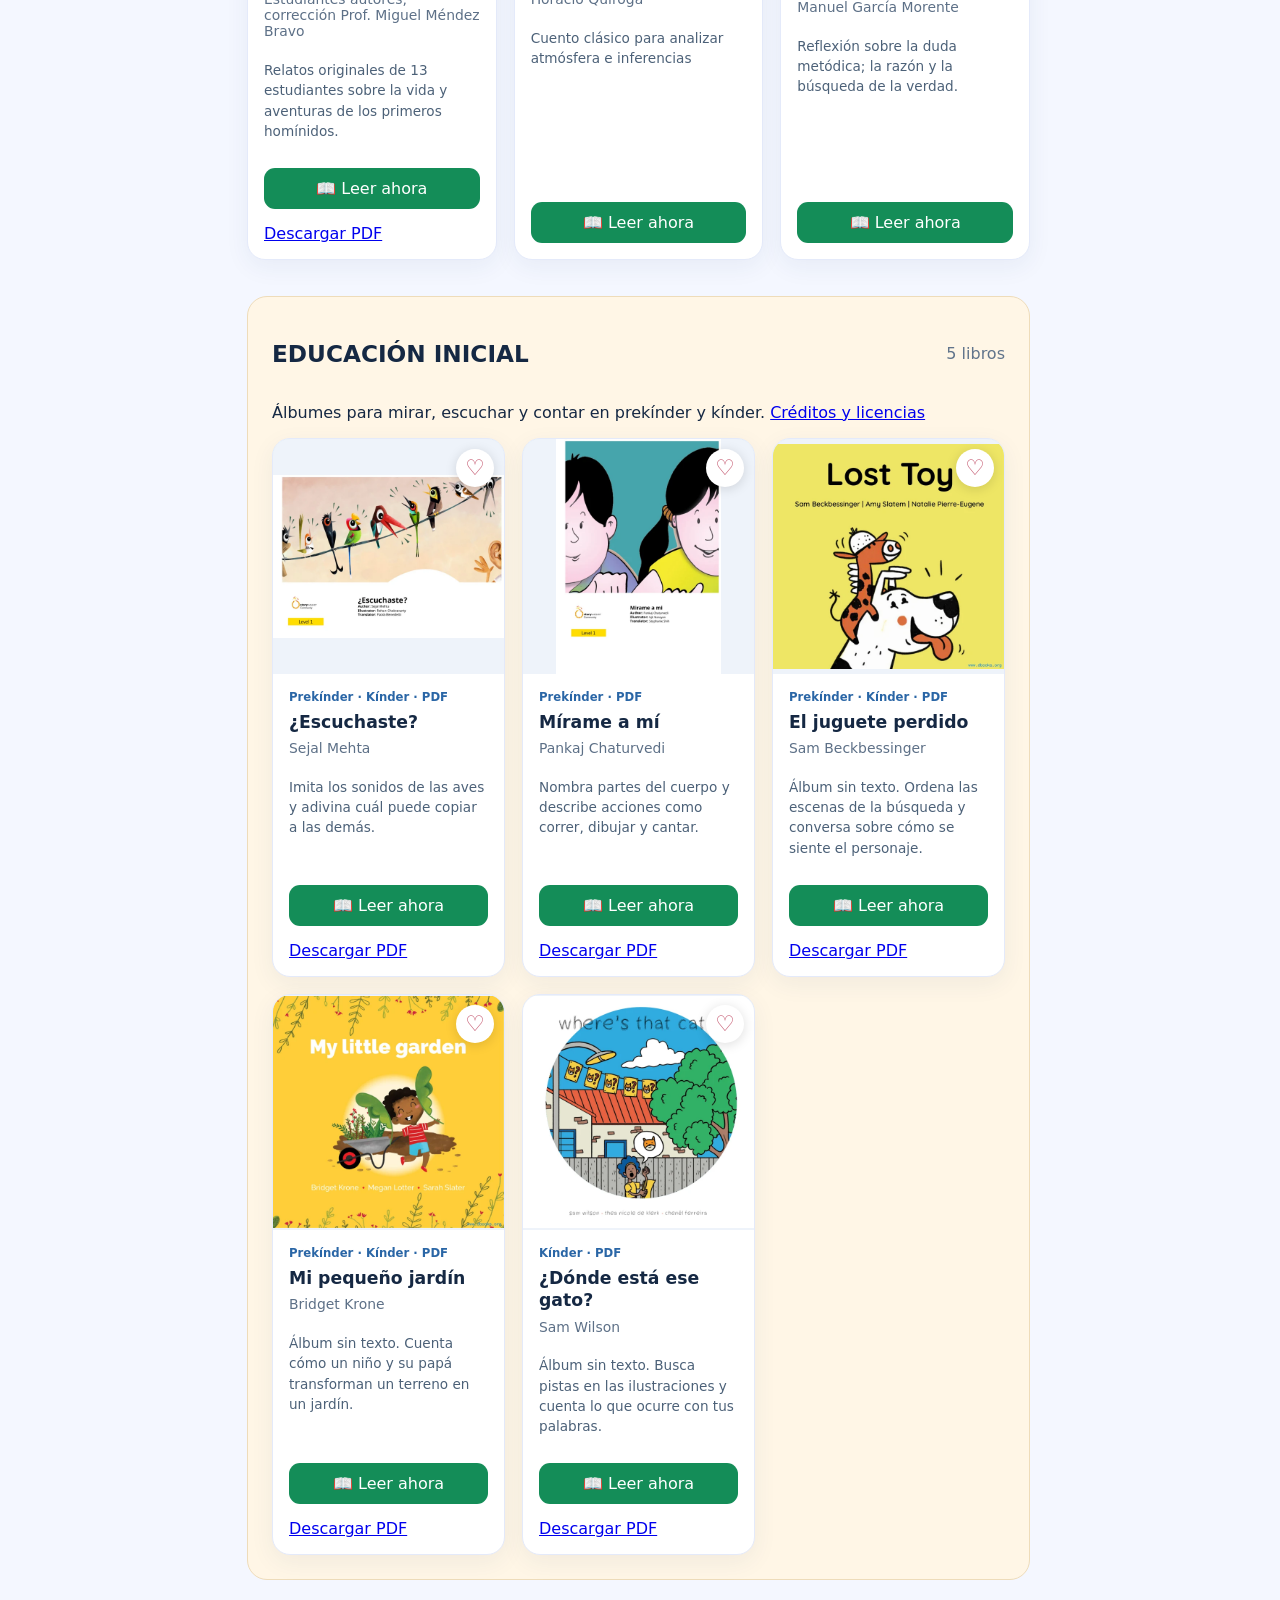
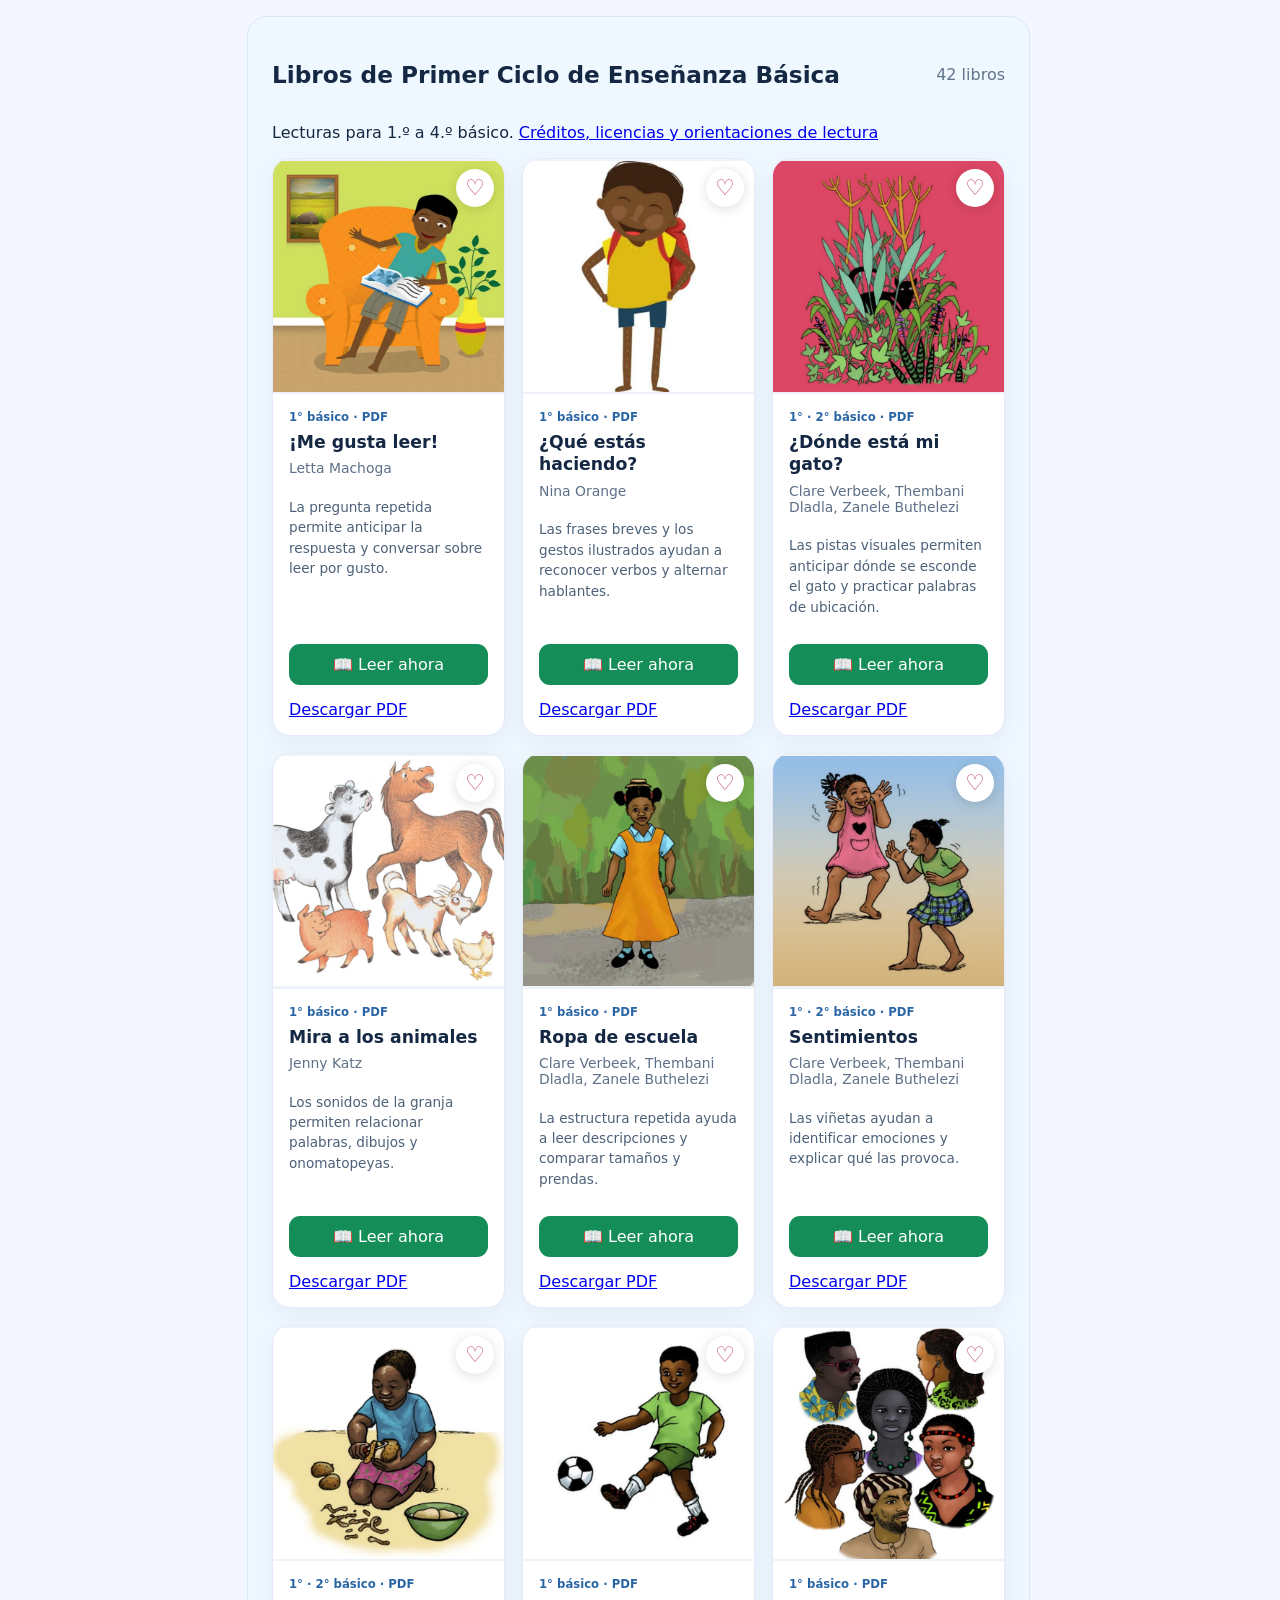
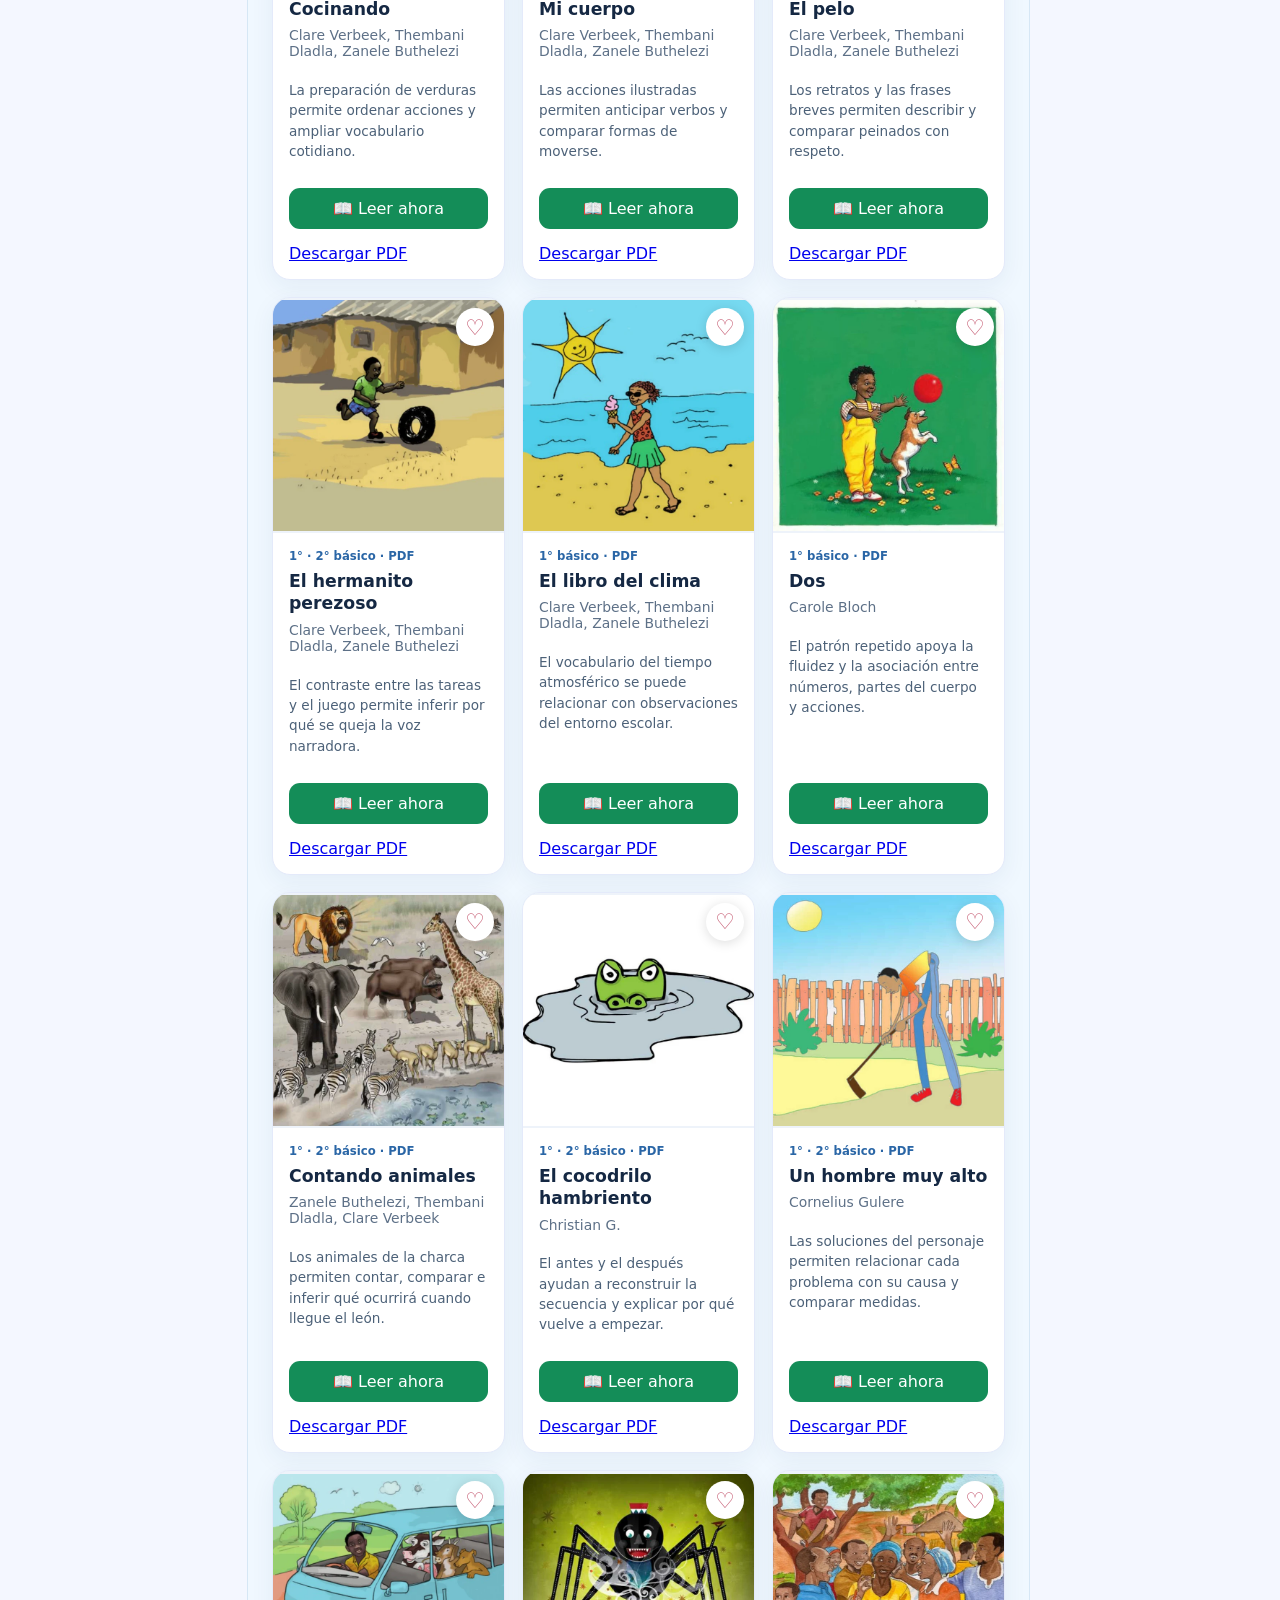
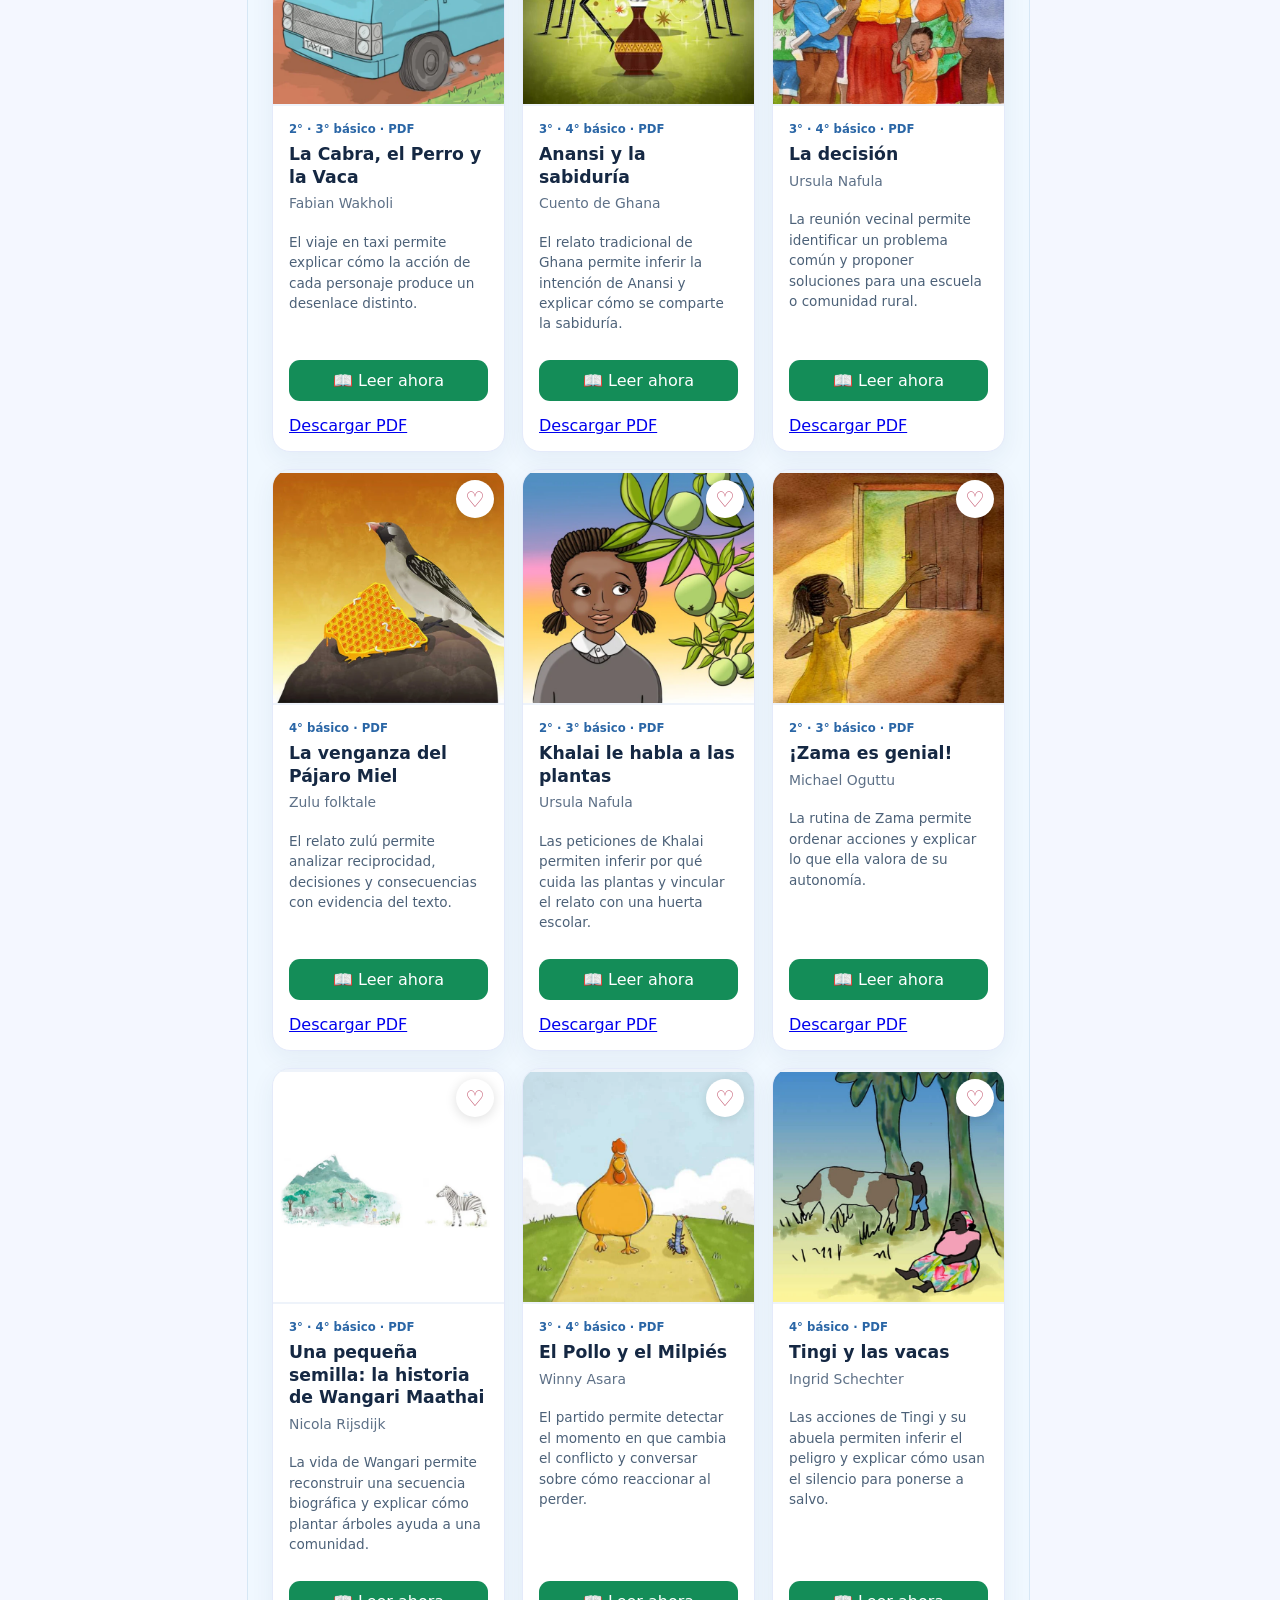
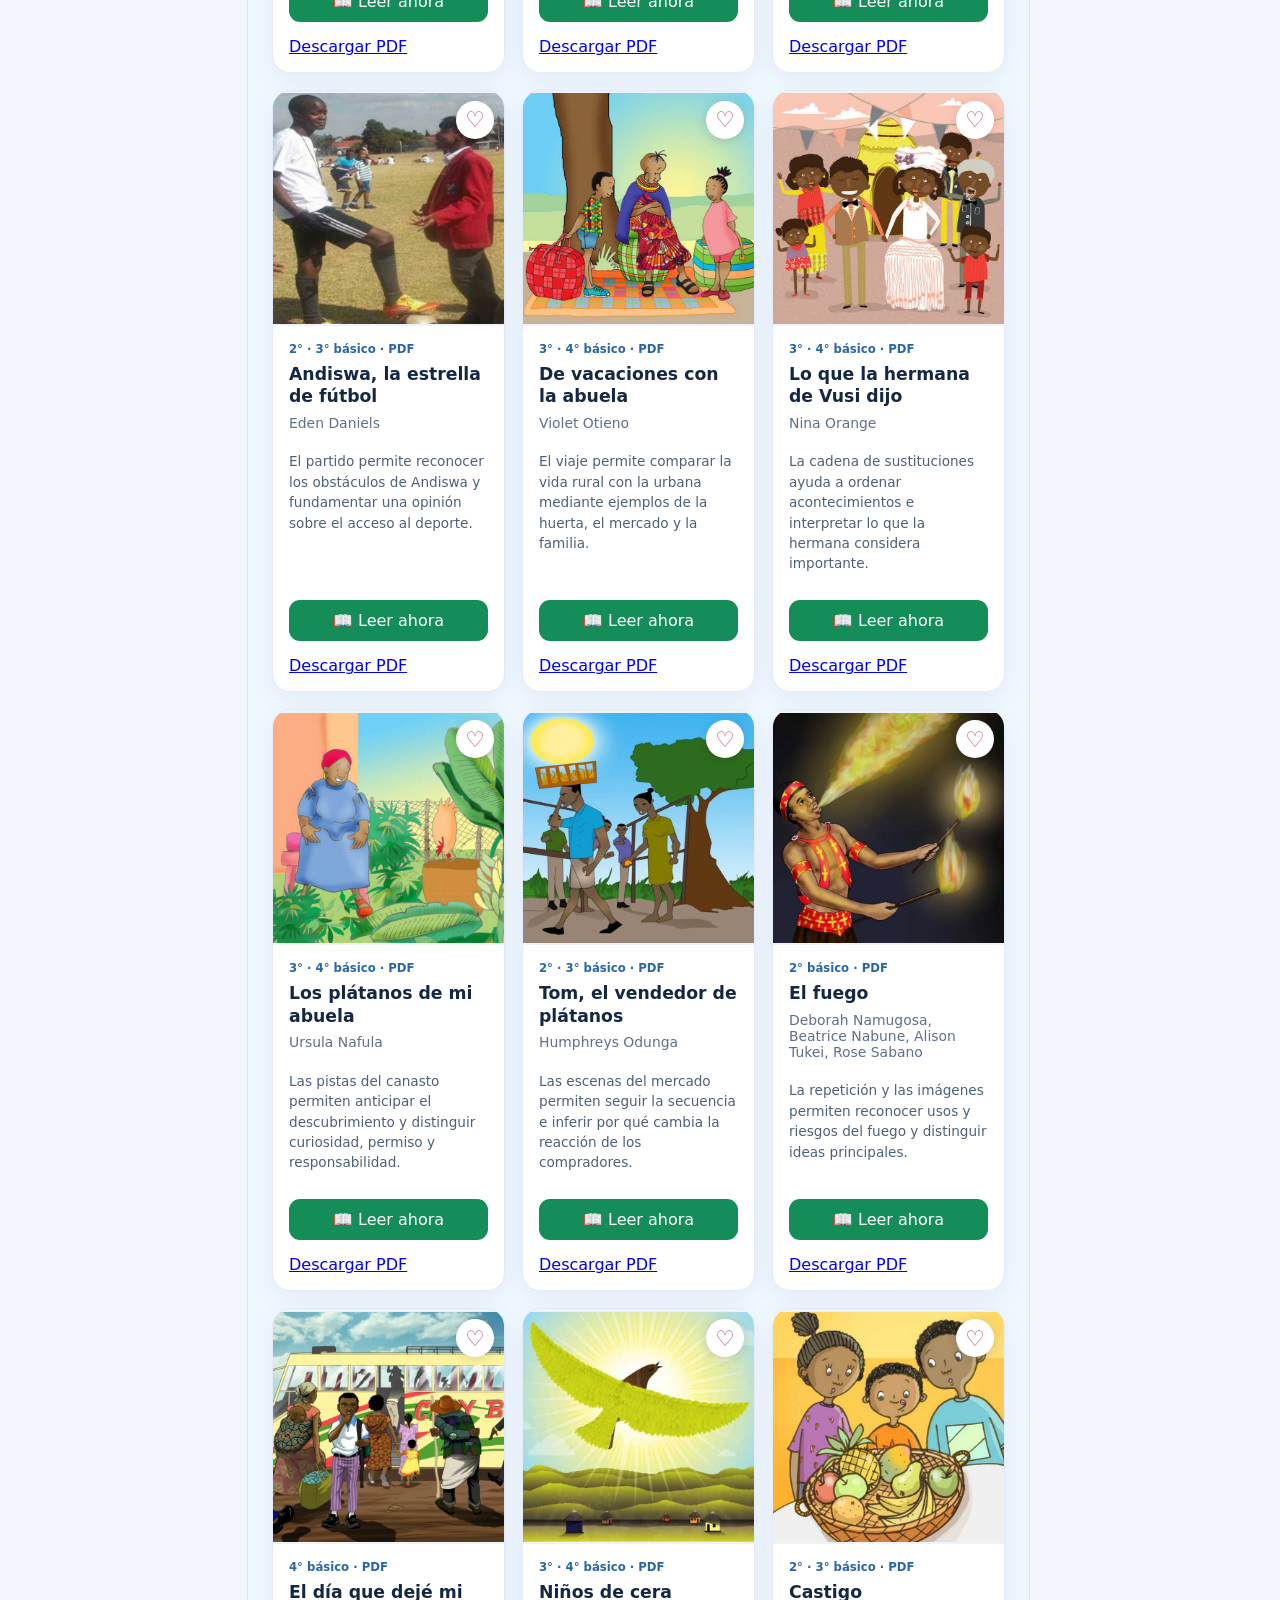
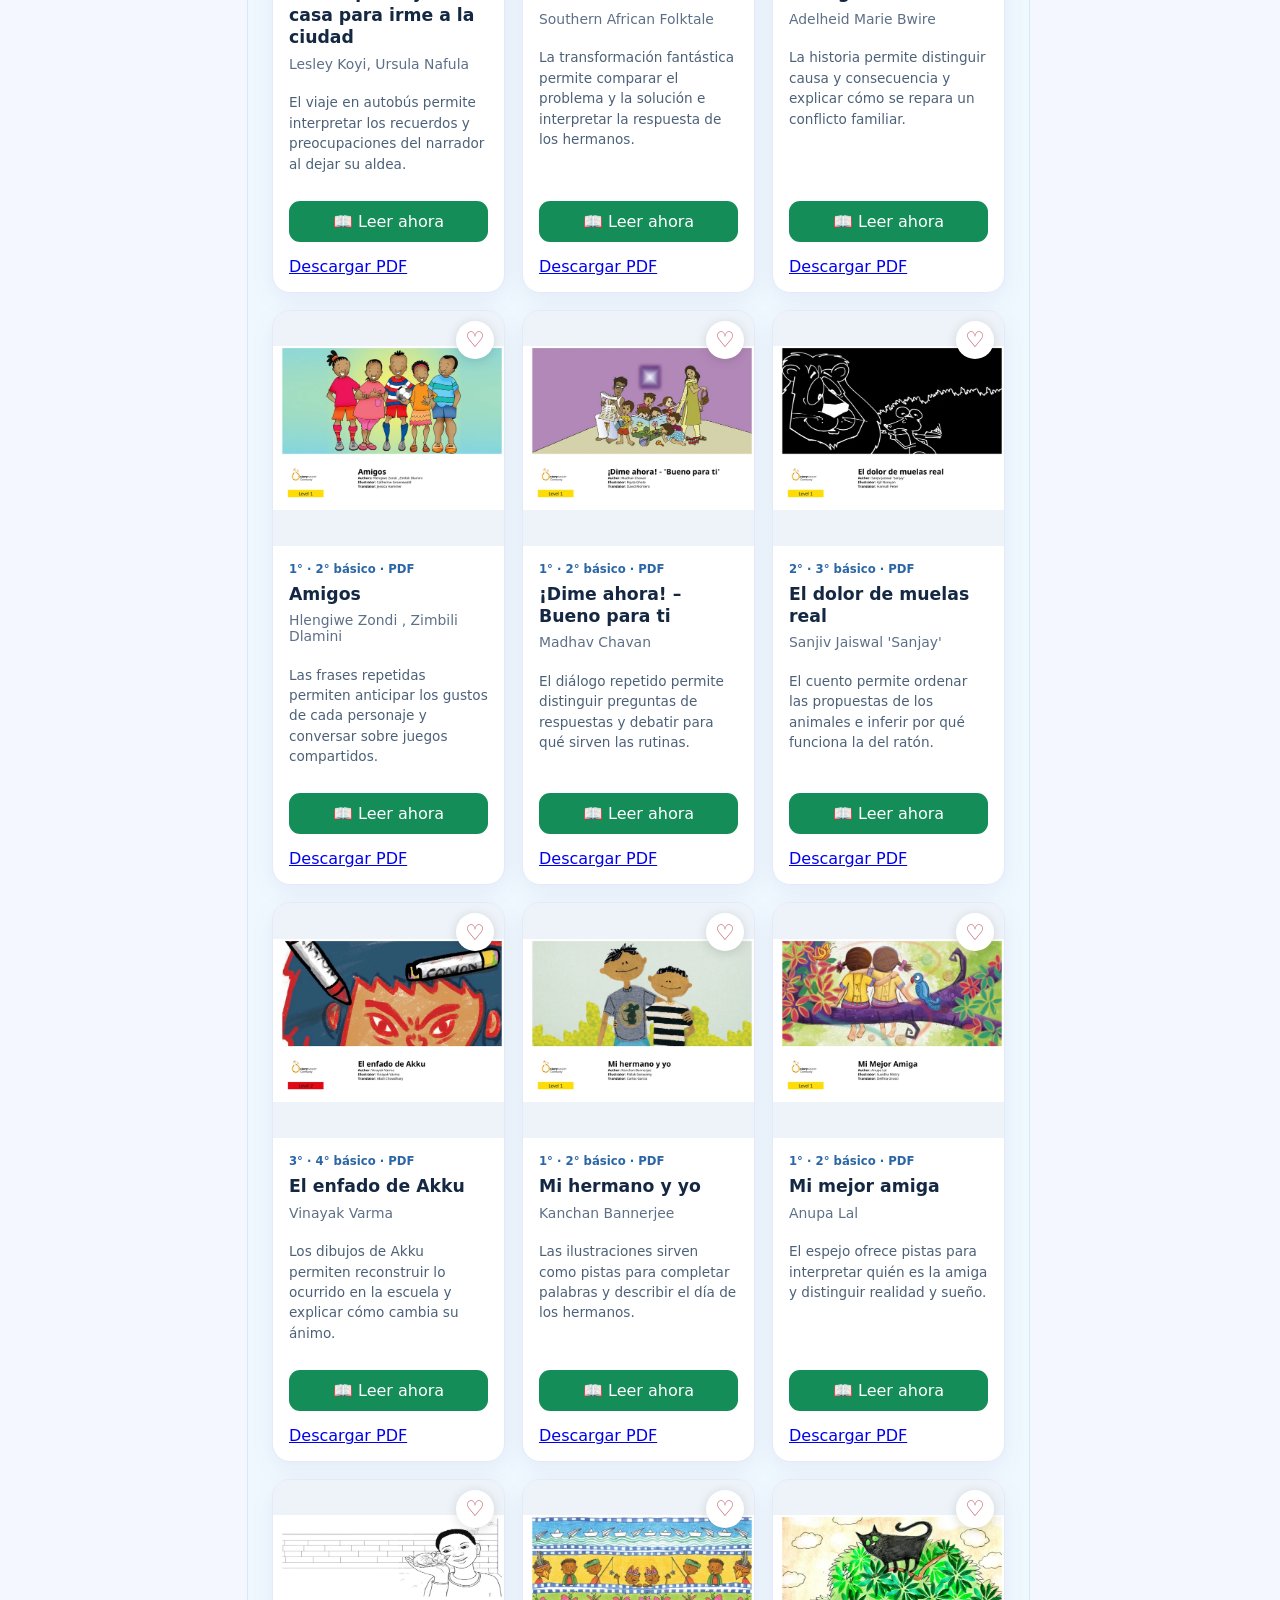
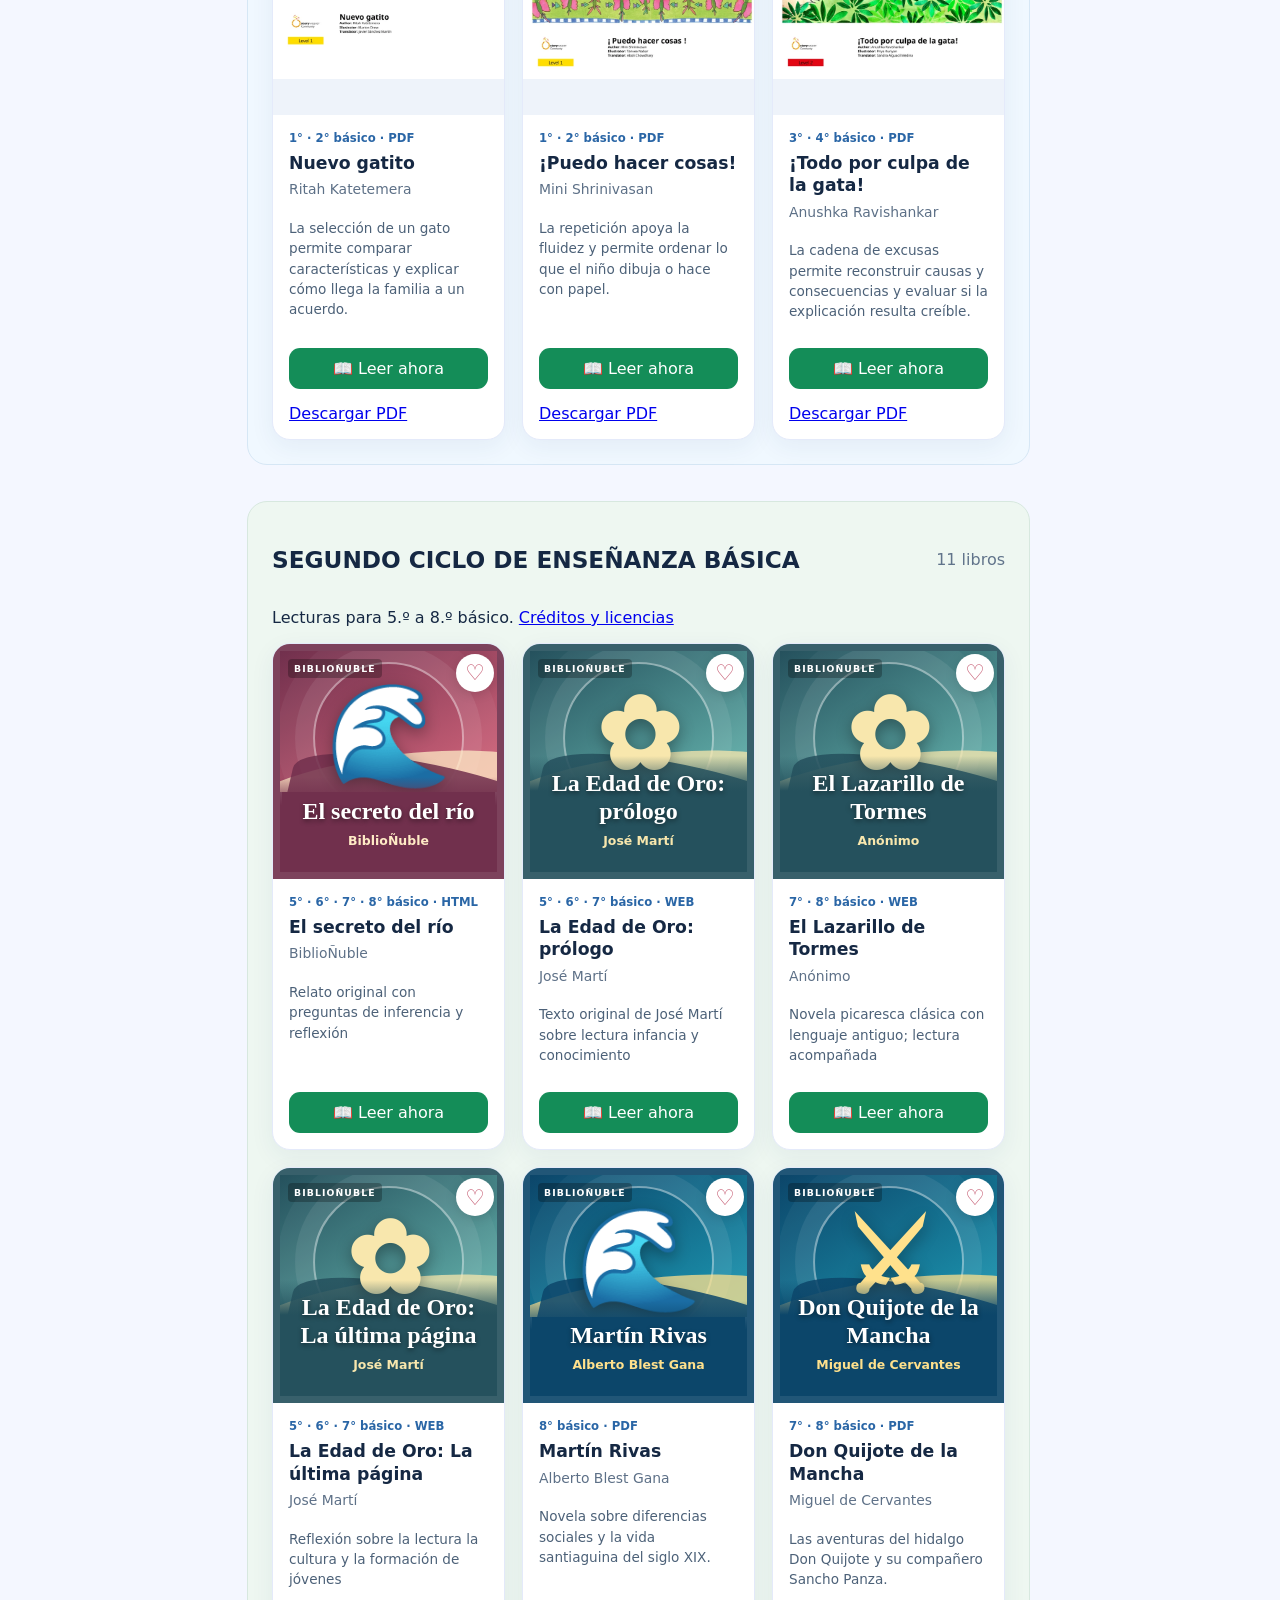
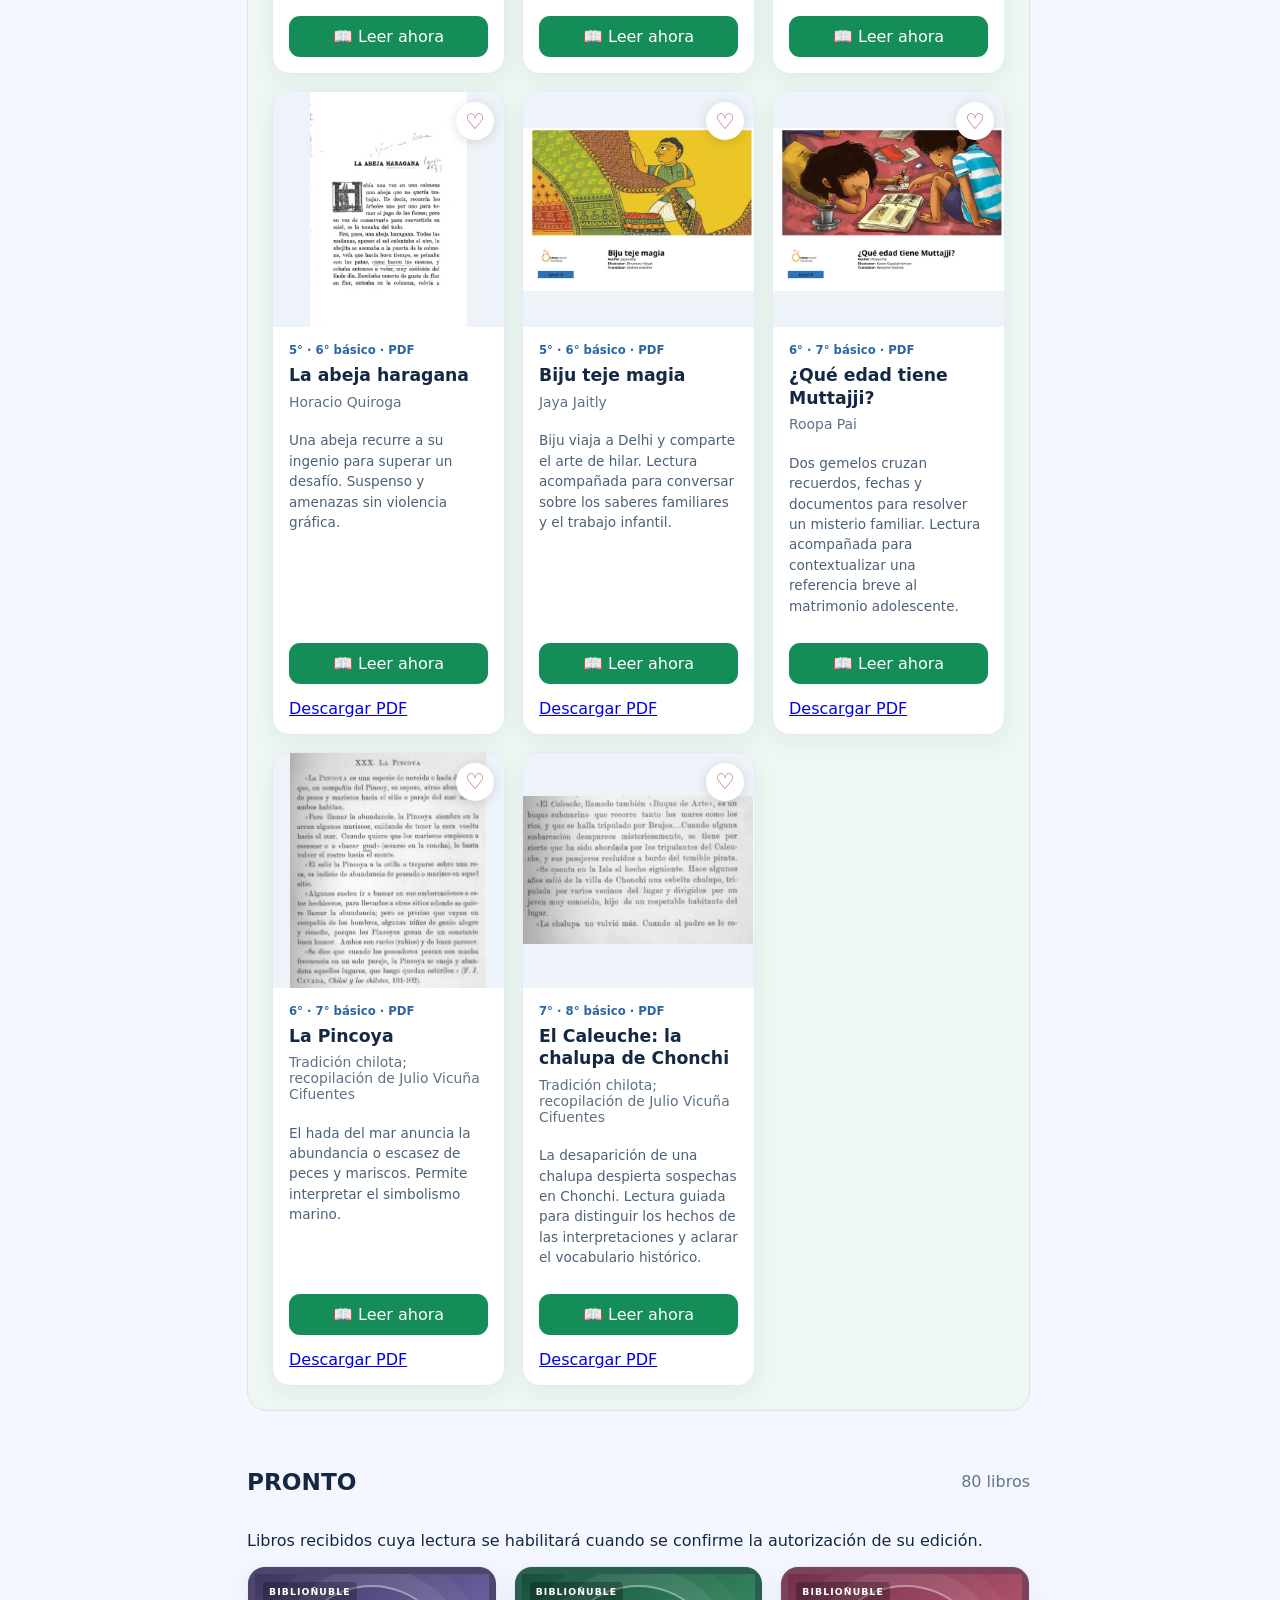
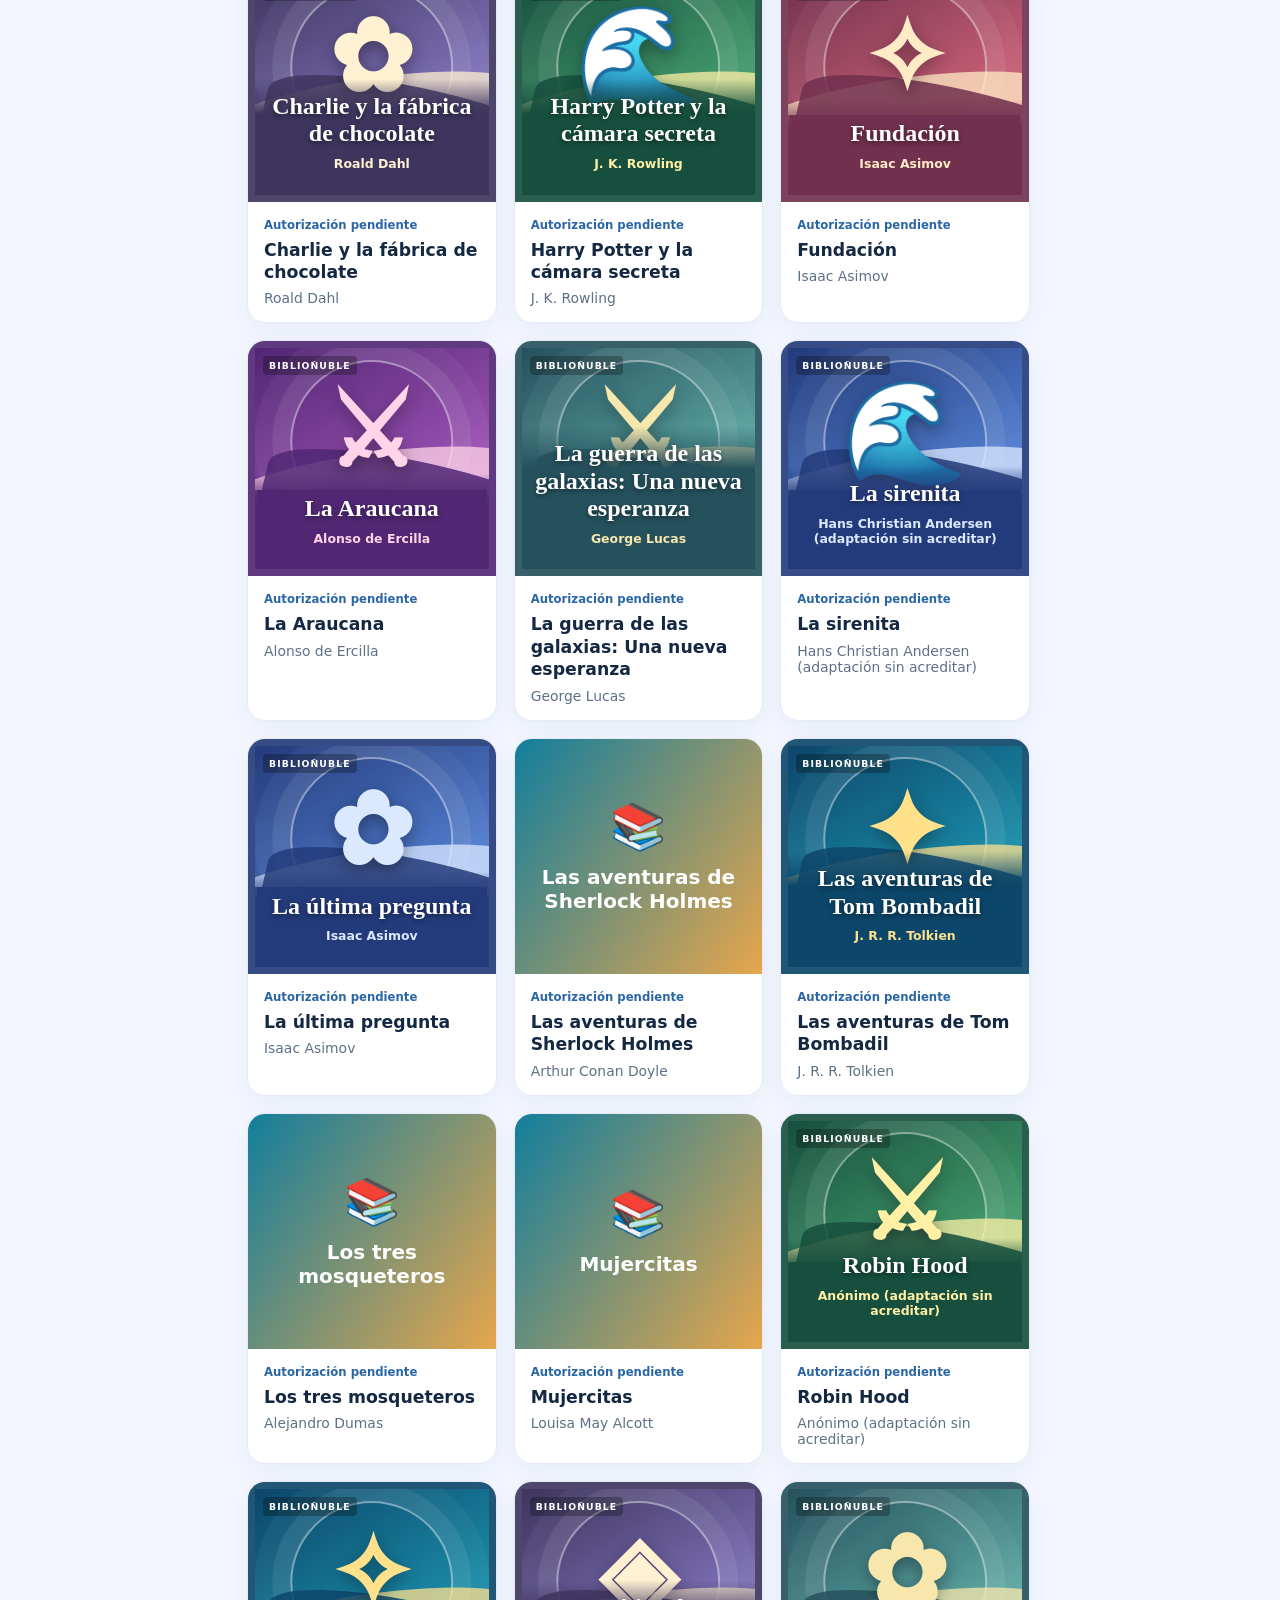
==== commit 6d1e1150: "Diferenciar botones sociales y actualizar el contador público de visitas" ====
--- a/index.html
+++ b/index.html
@@ -1,4 +1,4 @@
-<!doctype html><html lang="es-CL"><head><meta charset="utf-8"><meta name="viewport" content="width=device-width,initial-scale=1"><meta name="theme-color" content="#183e79"><meta name="description" content="Biblioteca Digital Escolar Ribera de Ñuble"><script>window.__biblioInstallPrompt=null;window.addEventListener('beforeinstallprompt',function(e){e.preventDefault();window.__biblioInstallPrompt=e;window.dispatchEvent(new Event('biblio-install-ready'))});</script><link rel="manifest" href="manifest.webmanifest"><link rel="icon" href="icons/biblionuble.svg"><link rel="apple-touch-icon" href="icons/icon-192.png"><link rel="stylesheet" href="styles.css?v=35"><link rel="stylesheet" href="./portada.css?v=1"><title>BiblioÑuble · Biblioteca Digital Escolar</title><style>header.new-header{background:#f6f9fc!important;color:#153653!important;padding:0 0 18px!important}header .new-hero{background:#cde8f1 url('./assets/cabecera-biblionuble.jpg') center/cover no-repeat!important;min-height:350px!important}header .hero-overlay{display:grid!important;grid-template-columns:minmax(90px,1fr) minmax(240px,2.6fr) minmax(90px,1fr)!important;max-width:1300px;margin:auto;align-items:start;gap:12px;padding:24px 14px}header .hero-center{text-align:center!important}header .hero-center h1{font:bold clamp(38px,6vw,78px) Georgia,serif!important;color:#142a78!important;margin:5px 0!important}header .hero-center h1 span{color:#087347!important}header .hero-center p{font-weight:800;color:#173e70;letter-spacing:.08em}header .hero-logo{display:flex;flex-direction:column;align-items:center;justify-content:center;gap:8px;text-align:center;width:100%;max-width:200px;min-height:155px;padding:12px;border:3px solid #e4c75d;border-radius:12px;background:#17287c;color:#fff;box-shadow:0 5px 18px #1235}header .hero-logo-right{background:white;color:#142747;border-color:#d5dfeb}header .hero-logo strong{font-size:clamp(13px,1.7vw,23px)}header .hero-logo .logo-small{font-size:10px}header .hero-motto{display:inline-block;background:#184b84;color:white;padding:8px 18px;border-radius:40px}header .topnav{display:flex;justify-content:space-between;align-items:center;min-height:54px}header .topnav .brand{color:#193c7a}header .search-strip{max-width:900px;margin:14px auto 0}header .search{background:#fff;border-radius:15px;padding:13px 18px;display:flex;gap:10px}header .search input{flex:1;border:0;outline:0}main .read{background:#148d58!important}@media(max-width:600px){header .new-hero{min-height:260px!important}header .hero-overlay{grid-template-columns:65px minmax(0,1fr) 65px!important;gap:4px;padding:18px 6px}header .hero-logo{min-height:90px;padding:5px 2px;gap:3px}header .hero-logo strong{font-size:8px}header .hero-logo .logo-small{font-size:6px}header .hero-center h1{font-size:30px!important}header .hero-center p{font-size:10px}header .hero-motto{font-size:11px;padding:5px}}
+<!doctype html><html lang="es-CL"><head><meta charset="utf-8"><meta name="viewport" content="width=device-width,initial-scale=1"><meta name="theme-color" content="#183e79"><meta name="description" content="Biblioteca Digital Escolar Ribera de Ñuble"><script>window.__biblioInstallPrompt=null;window.addEventListener('beforeinstallprompt',function(e){e.preventDefault();window.__biblioInstallPrompt=e;window.dispatchEvent(new Event('biblio-install-ready'))});</script><link rel="manifest" href="manifest.webmanifest"><link rel="icon" href="icons/biblionuble.svg"><link rel="apple-touch-icon" href="icons/icon-192.png"><link rel="stylesheet" href="styles.css?v=35"><link rel="stylesheet" href="./portada.css?v=2"><title>BiblioÑuble · Biblioteca Digital Escolar</title><style>header.new-header{background:#f6f9fc!important;color:#153653!important;padding:0 0 18px!important}header .new-hero{background:#cde8f1 url('./assets/cabecera-biblionuble.jpg') center/cover no-repeat!important;min-height:350px!important}header .hero-overlay{display:grid!important;grid-template-columns:minmax(90px,1fr) minmax(240px,2.6fr) minmax(90px,1fr)!important;max-width:1300px;margin:auto;align-items:start;gap:12px;padding:24px 14px}header .hero-center{text-align:center!important}header .hero-center h1{font:bold clamp(38px,6vw,78px) Georgia,serif!important;color:#142a78!important;margin:5px 0!important}header .hero-center h1 span{color:#087347!important}header .hero-center p{font-weight:800;color:#173e70;letter-spacing:.08em}header .hero-logo{display:flex;flex-direction:column;align-items:center;justify-content:center;gap:8px;text-align:center;width:100%;max-width:200px;min-height:155px;padding:12px;border:3px solid #e4c75d;border-radius:12px;background:#17287c;color:#fff;box-shadow:0 5px 18px #1235}header .hero-logo-right{background:white;color:#142747;border-color:#d5dfeb}header .hero-logo strong{font-size:clamp(13px,1.7vw,23px)}header .hero-logo .logo-small{font-size:10px}header .hero-motto{display:inline-block;background:#184b84;color:white;padding:8px 18px;border-radius:40px}header .topnav{display:flex;justify-content:space-between;align-items:center;min-height:54px}header .topnav .brand{color:#193c7a}header .search-strip{max-width:900px;margin:14px auto 0}header .search{background:#fff;border-radius:15px;padding:13px 18px;display:flex;gap:10px}header .search input{flex:1;border:0;outline:0}main .read{background:#148d58!important}@media(max-width:600px){header .new-hero{min-height:260px!important}header .hero-overlay{grid-template-columns:65px minmax(0,1fr) 65px!important;gap:4px;padding:18px 6px}header .hero-logo{min-height:90px;padding:5px 2px;gap:3px}header .hero-logo strong{font-size:8px}header .hero-logo .logo-small{font-size:6px}header .hero-center h1{font-size:30px!important}header .hero-center p{font-size:10px}header .hero-motto{font-size:11px;padding:5px}}
 header.new-header .new-hero .hero-logo{background:transparent!important;border:0!important;box-shadow:none!important;border-radius:0!important;width:100%!important;max-width:210px!important;height:175px!important;min-height:0!important;padding:0!important;display:flex!important;align-items:center!important;justify-content:center!important}
 header.new-header .new-hero .hero-logo img{width:100%!important;height:100%!important;object-fit:contain!important;display:block!important;filter:drop-shadow(0 3px 6px #ffffffa8)}
 header.new-header .new-hero .hero-logo img[hidden]{display:none!important}
@@ -56,11 +56,13 @@
   <div class="side-panel">
     <h2>Visitas</h2>
     <img class="visit-badge" id="visitBadge" src="https://hits.sh/bibliotecariberadenuble.github.io/biblionuble.svg?label=Visitas&amp;color=176c55&amp;style=flat-square" alt="Contador acumulado de visitas de BiblioÑuble" width="112" height="26" referrerpolicy="no-referrer">
+    <strong id="liveVisitCount" class="live-visit-count" hidden></strong>
     <p id="visitError" hidden>Contador temporalmente no disponible.</p>
+    <p class="visit-caption">Visitas acumuladas a la portada desde cualquier lugar. <a href="https://hits.sh/bibliotecariberadenuble.github.io/biblionuble/" target="_blank" rel="noopener noreferrer">Consultar total</a></p>
     <h2 class="share-title">Compartir</h2>
     <div id="shareLinks" class="social-links"></div>
     <p id="shareStatus" class="share-feedback" aria-live="polite"></p>
   </div>
 </aside>
 </div>
-<footer>📖 BiblioÑuble · Escuela Ribera de Ñuble · Chile<div style="margin-top:10px;font-weight:700;text-align:center">Proyecto creado y desarrollado por el profesor Miguel Ángel Méndez Bravo</div></footer><div id="reader" class="reader" hidden role="dialog" aria-modal="true" aria-labelledby="readerTitle"><div class="reader-panel"><div class="reader-bar"><strong id="readerTitle">Lectura</strong><div class="reader-actions"><a id="readerExternal" target="_blank" rel="noopener noreferrer">Abrir lectura ↗</a><button id="readerClose" aria-label="Cerrar lector">✕ Cerrar</button></div></div><iframe id="readerFrame" title="Lector de libros PDF" loading="lazy"></iframe><p class="reader-hint">Si tu dispositivo no muestra la lectura, usa «Abrir lectura» para verlo en el navegador.</p></div></div><script src="config.js?v=6"></script><script src="app.js?v=46" defer></script><script src="./portada.js?v=1" defer></script><script>if('serviceWorker' in navigator){window.addEventListener('load',()=>navigator.serviceWorker.register('./sw.js').catch(err=>console.warn('PWA:',err)))}</script><div id="installHelp" class="install-help" hidden role="dialog" aria-modal="true" aria-labelledby="installHelpTitle"><div class="install-help-card"><button id="installHelpClose" class="install-help-close" type="button" aria-label="Cerrar instrucciones">✕</button><div class="install-help-icon">📲</div><h2 id="installHelpTitle">¡Lleva BiblioÑuble en tu celular!</h2><p id="installHelpSteps">Abre el menú de tu navegador y elige «Añadir a pantalla de inicio».</p><button id="installHelpDone" class="install-help-done" type="button">¡Entendido!</button></div></div></body></html>+<footer>📖 BiblioÑuble · Escuela Ribera de Ñuble · Chile<div style="margin-top:10px;font-weight:700;text-align:center">Proyecto creado y desarrollado por el profesor Miguel Ángel Méndez Bravo</div></footer><div id="reader" class="reader" hidden role="dialog" aria-modal="true" aria-labelledby="readerTitle"><div class="reader-panel"><div class="reader-bar"><strong id="readerTitle">Lectura</strong><div class="reader-actions"><a id="readerExternal" target="_blank" rel="noopener noreferrer">Abrir lectura ↗</a><button id="readerClose" aria-label="Cerrar lector">✕ Cerrar</button></div></div><iframe id="readerFrame" title="Lector de libros PDF" loading="lazy"></iframe><p class="reader-hint">Si tu dispositivo no muestra la lectura, usa «Abrir lectura» para verlo en el navegador.</p></div></div><script src="config.js?v=6"></script><script src="app.js?v=46" defer></script><script src="./portada.js?v=2" defer></script><script>if('serviceWorker' in navigator){window.addEventListener('load',()=>navigator.serviceWorker.register('./sw.js').catch(err=>console.warn('PWA:',err)))}</script><div id="installHelp" class="install-help" hidden role="dialog" aria-modal="true" aria-labelledby="installHelpTitle"><div class="install-help-card"><button id="installHelpClose" class="install-help-close" type="button" aria-label="Cerrar instrucciones">✕</button><div class="install-help-icon">📲</div><h2 id="installHelpTitle">¡Lleva BiblioÑuble en tu celular!</h2><p id="installHelpSteps">Abre el menú de tu navegador y elige «Añadir a pantalla de inicio».</p><button id="installHelpDone" class="install-help-done" type="button">¡Entendido!</button></div></div></body></html>
--- a/portada.css
+++ b/portada.css
@@ -27,14 +27,52 @@
 .side-panel .share-title { margin-top: 22px; }
 .social-links { display: grid; grid-template-columns: repeat(2, minmax(0,1fr)); gap: 6px; }
 .social-link {
-  display: flex; align-items: center; justify-content: center;
-  padding: 8px 4px; min-height: 42px; border-radius: 8px;
-  font: inherit; font-weight: 700; font-size: .77rem; line-height: 1.2;
-  background: #eff6fa; color: #173c58; text-align: center; text-decoration: none;
-  border: 1px solid #d5e2eb; cursor: pointer;
+  --network-bg: #173c58;
+  --network-fg: #fff;
+  display: flex;
+  flex-direction: column;
+  align-items: center;
+  justify-content: center;
+  gap: 5px;
+  min-height: 57px;
+  min-width: 0;
+  padding: 7px 3px;
+  border: 1px solid #0002;
+  border-radius: 9px;
+  background: var(--network-bg);
+  color: var(--network-fg);
+  font: 700 .72rem/1.15 system-ui, sans-serif;
+  text-align: center;
+  text-decoration: none;
+  cursor: pointer;
+  transition: filter .15s ease, box-shadow .15s ease;
 }
-.social-link:hover { background: #dbeef6; }
+.social-link:hover { filter: brightness(.9); box-shadow: 0 3px 9px #163b5b33; }
 .social-link:focus-visible { outline: 2px solid #184b84; outline-offset: 2px; }
+.social-icon { width: 17px; height: 17px; fill: currentColor; flex: none; }
+.social-label { overflow-wrap: anywhere; }
+.social-monogram {
+  display: grid; place-items: center; width: 17px; height: 17px;
+  border-radius: 3px; background: #fff; color: #0a5685;
+  font: 800 .8rem/1 Arial, sans-serif;
+}
+.social-whatsapp { --network-bg: #146c46; }
+.social-facebook { --network-bg: #1855bb; }
+.social-x { --network-bg: #101114; }
+.social-telegram { --network-bg: #176d99; }
+.social-linkedin { --network-bg: #0a5685; }
+.social-reddit { --network-bg: #c73800; }
+.social-pinterest { --network-bg: #b50928; }
+.social-bluesky { --network-bg: #0c63c7; }
+.social-threads { --network-bg: linear-gradient(150deg, #38383b, #141416); }
+.social-tumblr { --network-bg: #34465d; }
+.social-line { --network-bg: #067638; }
+.social-vk { --network-bg: #1463b3; }
+.social-instagram { --network-bg: linear-gradient(135deg, #7131a0, #a11563 58%, #a03a00); }
+.social-tiktok { --network-bg: #1a1920; border-top-color: #25f4ee; border-bottom-color: #fe2c55; }
+.social-tiktok .social-icon { filter: drop-shadow(-1px 0 #25f4ee) drop-shadow(1px 0 #fe2c55); }
+.social-more { grid-column: 1 / -1; min-height: 38px; --network-bg: #edf5fa; --network-fg: #173c58; }
+@media (prefers-reduced-motion: reduce) { .social-link { transition: none; } }
 .share-feedback { color: #225b44; font-size: .84rem; }
 .share-feedback:empty { display: none; }
 #educacion-inicial { margin: 36px auto; padding: clamp(14px, 2vw, 24px); border-radius: 20px; background: #fff6e6; border: 1px solid #eedcba; }
@@ -51,3 +89,6 @@
 }
 
 @media (min-width: 1240px) { .side-jump { display: none !important; } }
+
+.live-visit-count { font-size: 1.6rem; color: #176c55; font-variant-numeric: tabular-nums; }
+.side-panel .visit-caption { color: #486375; font-size: .8rem; line-height: 1.4; }
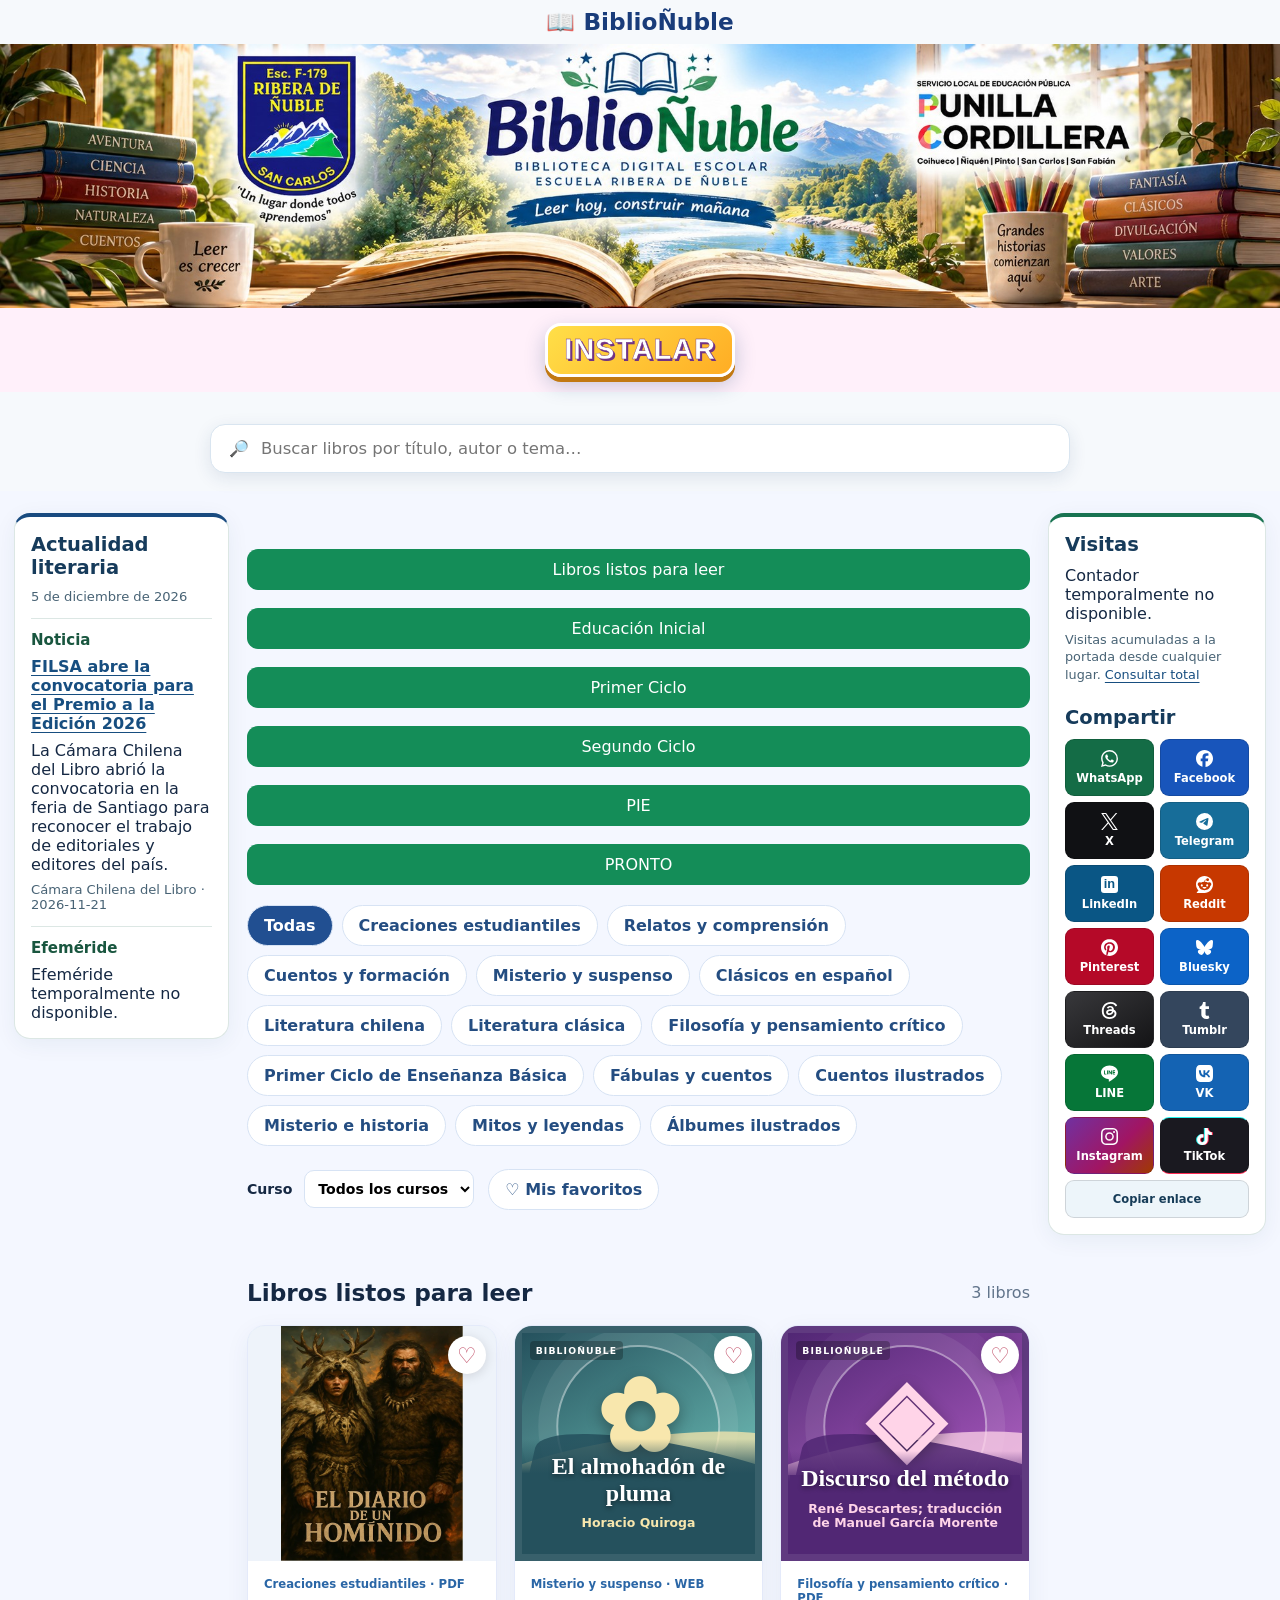
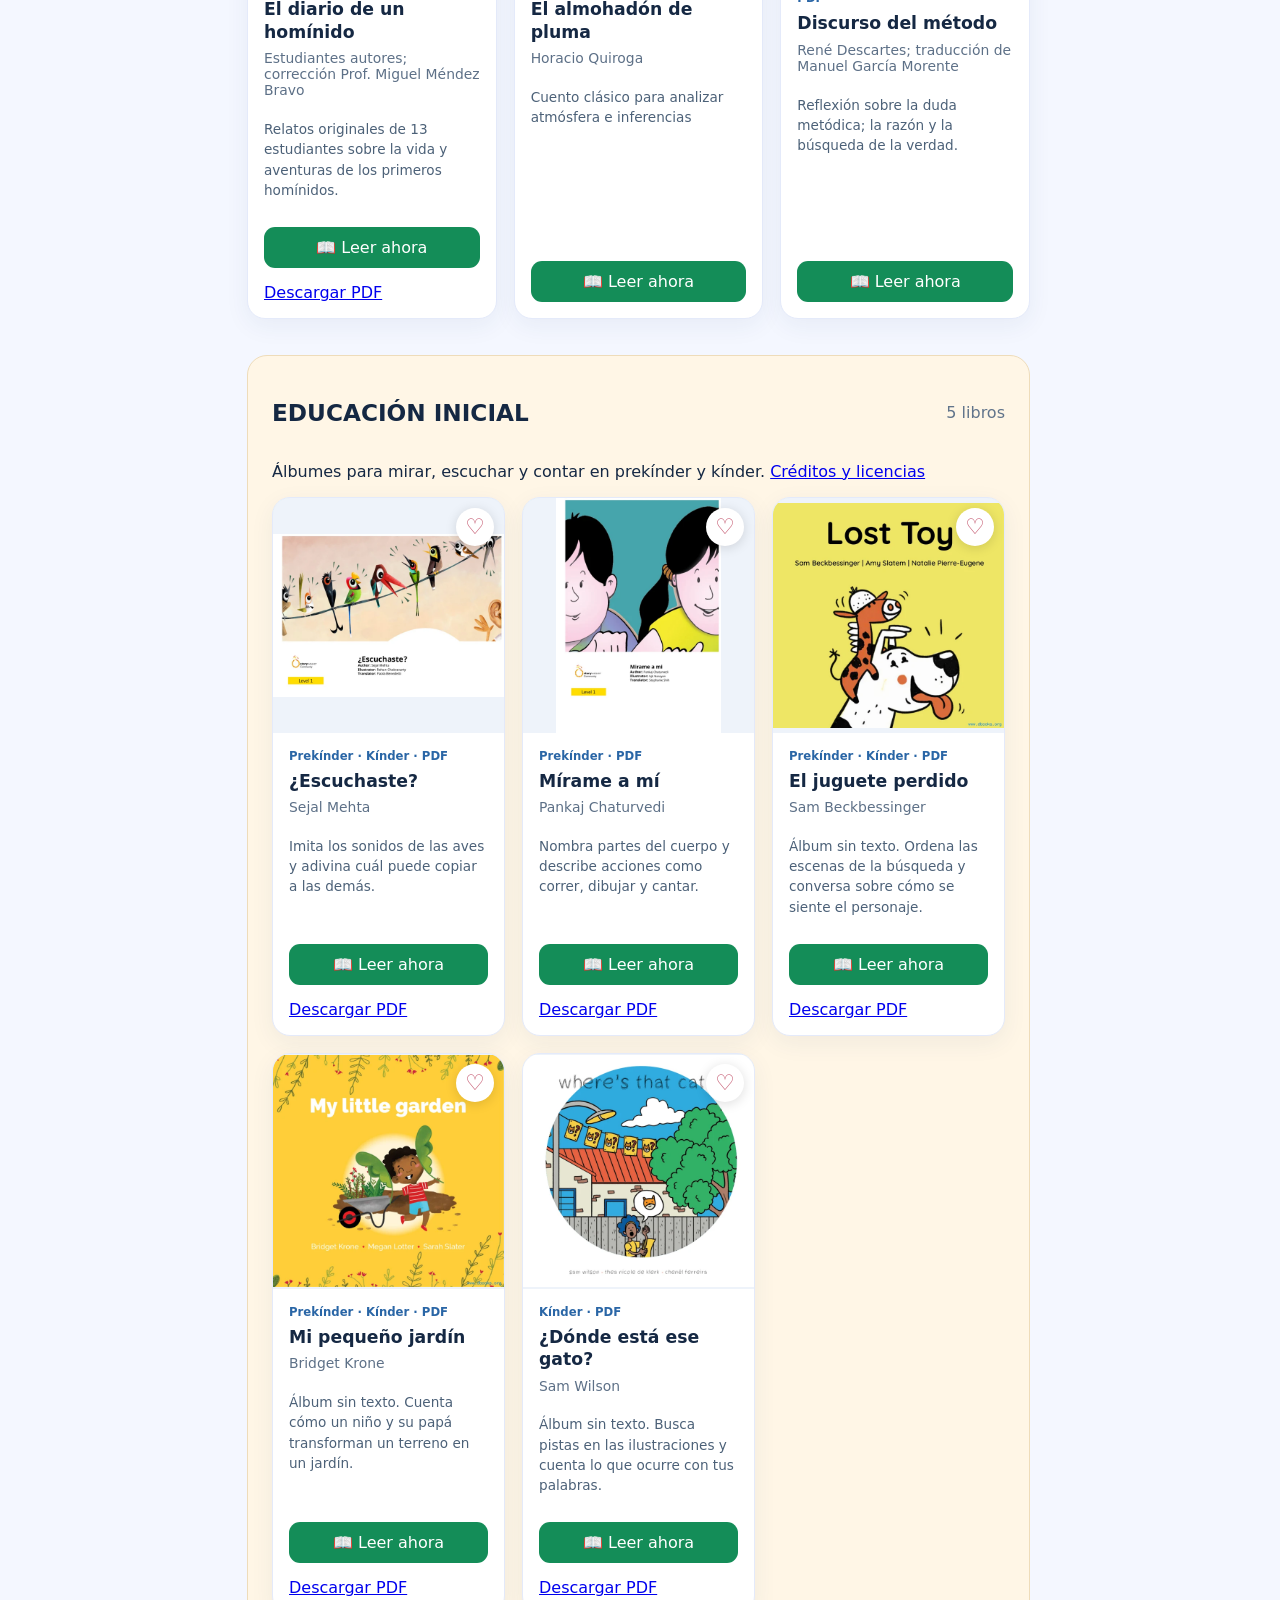
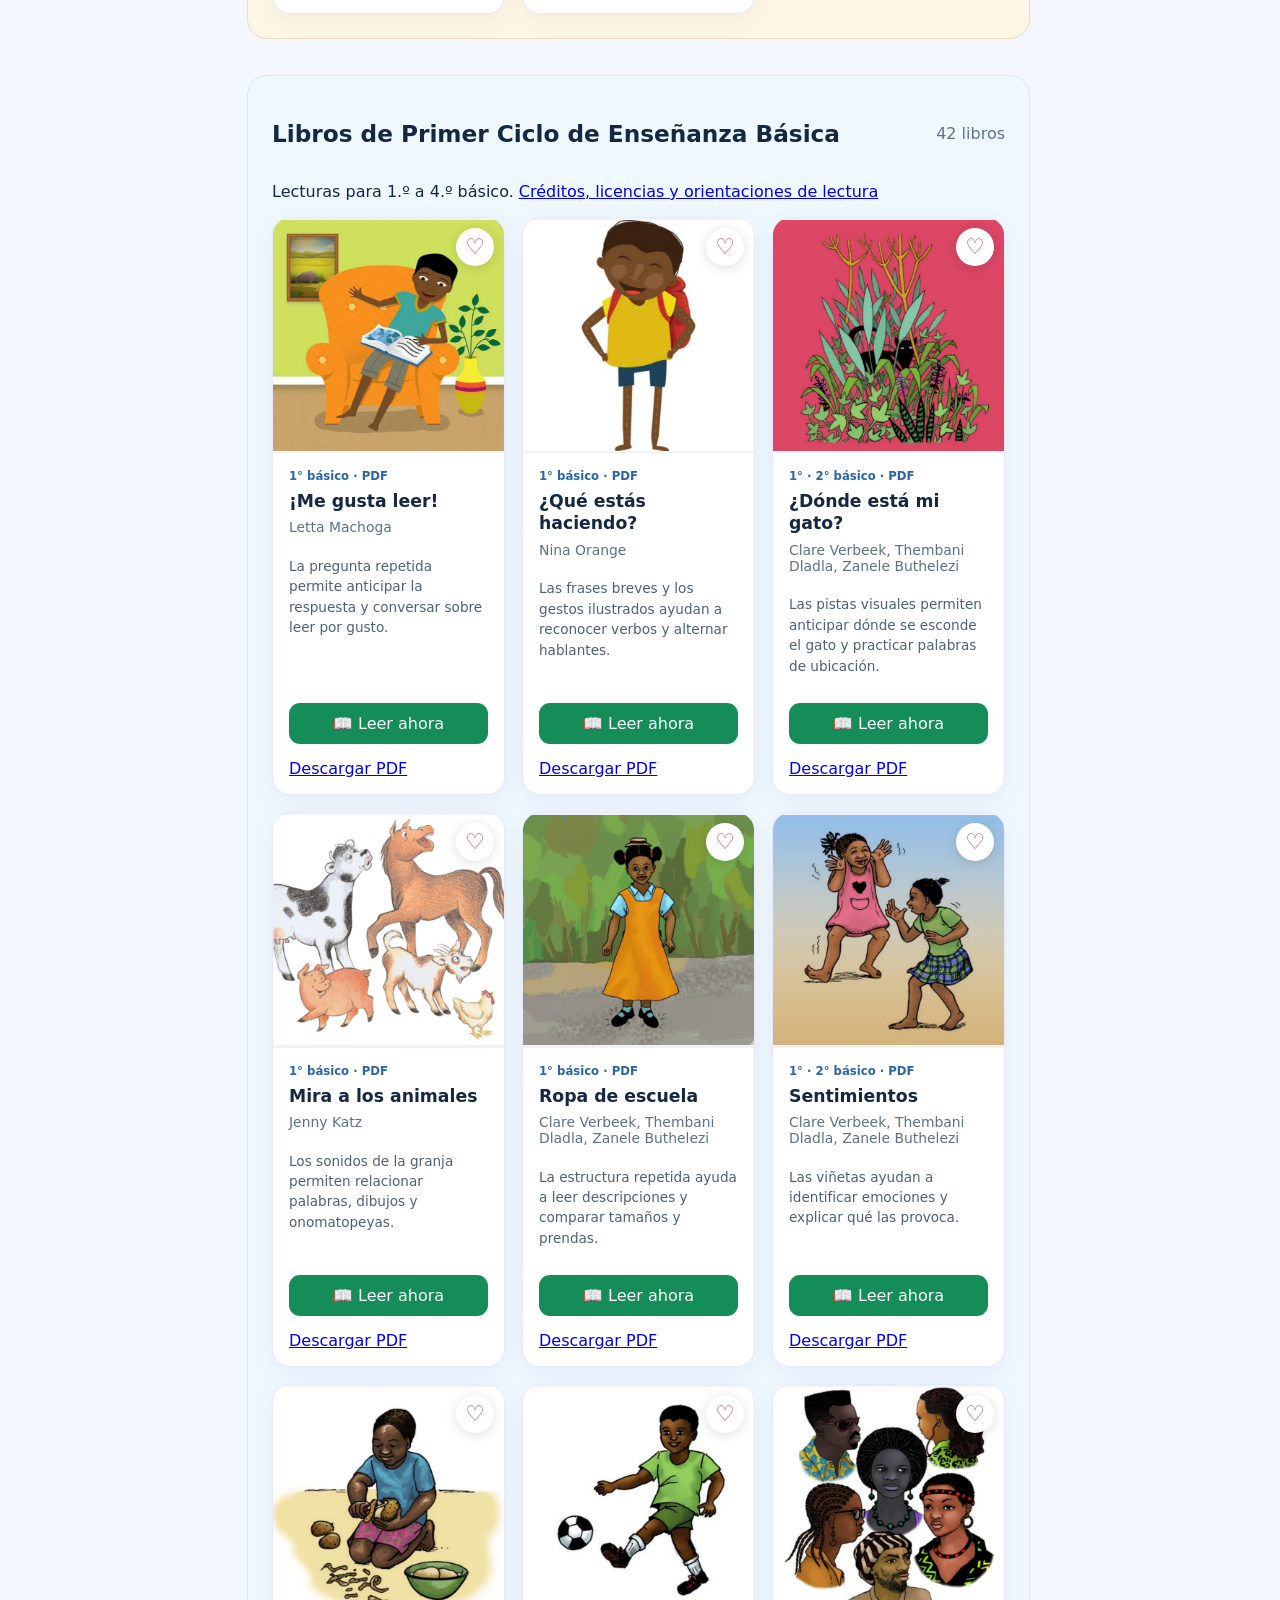
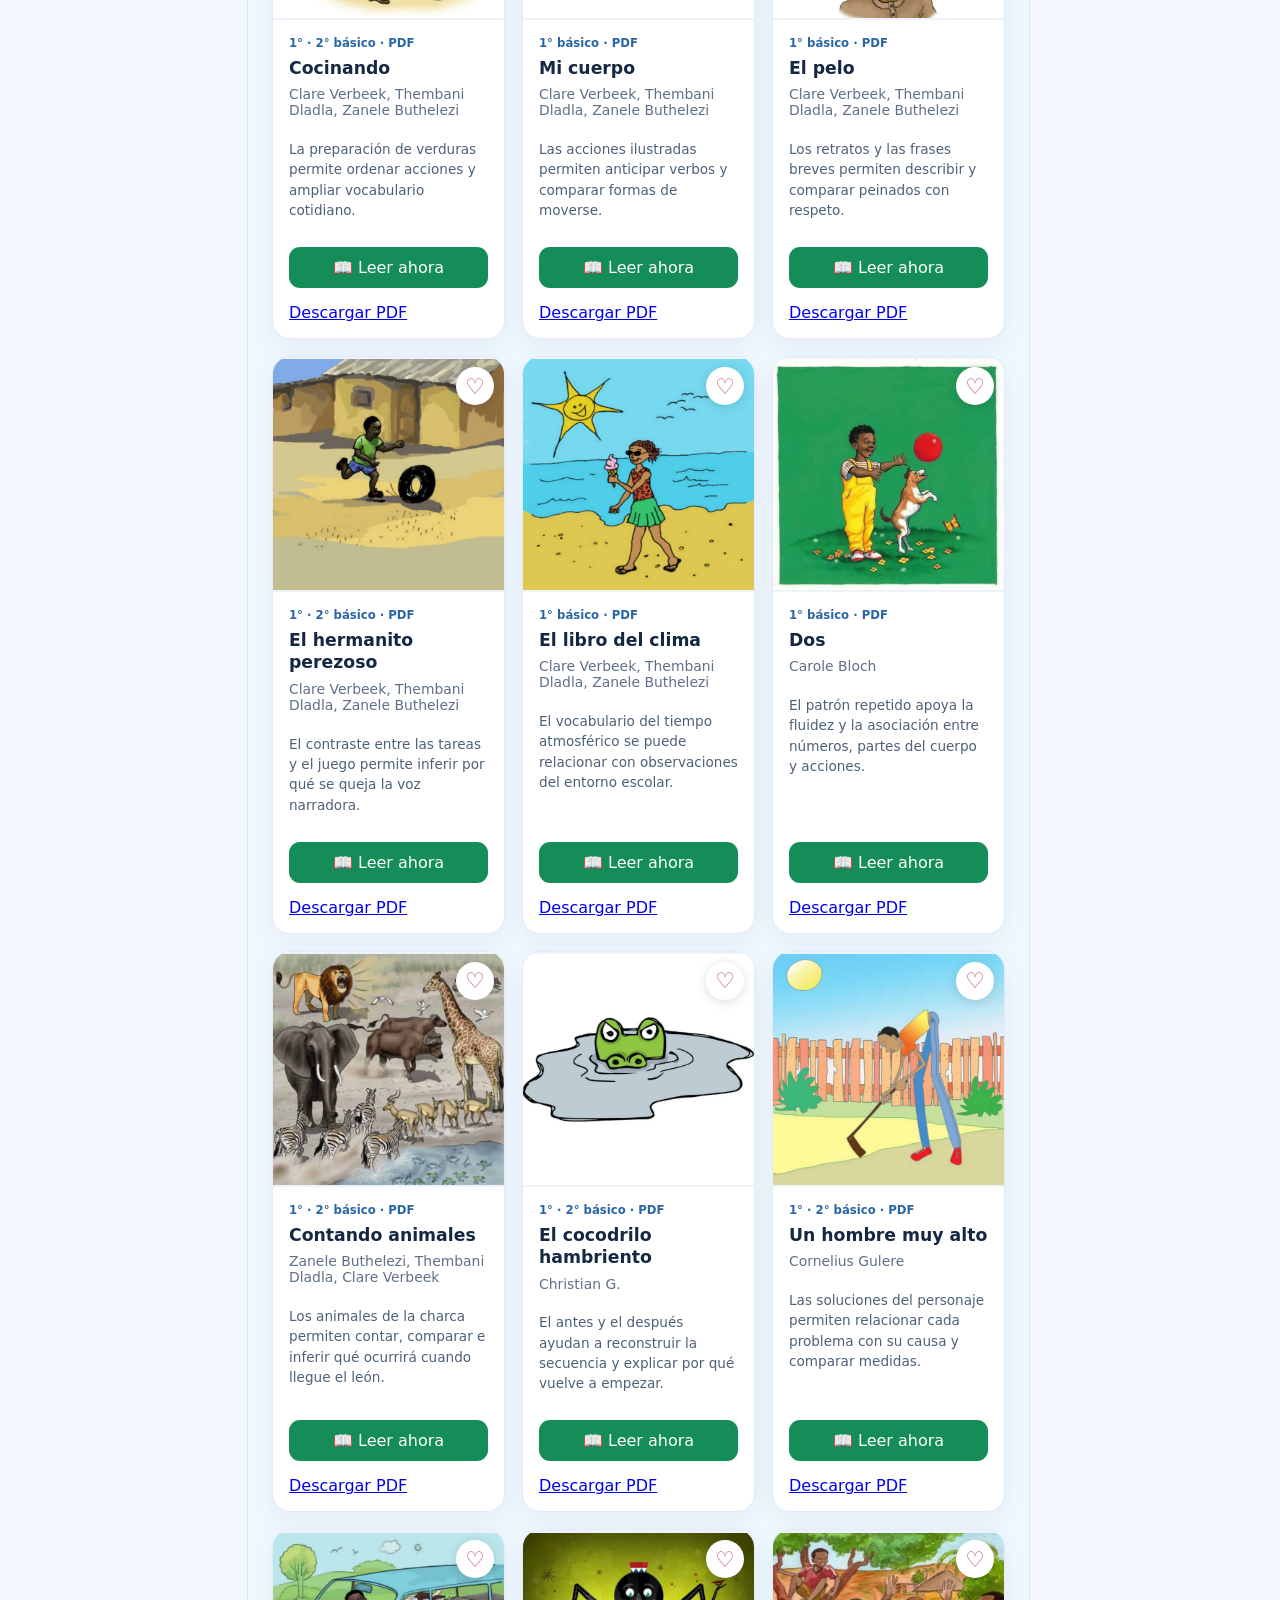
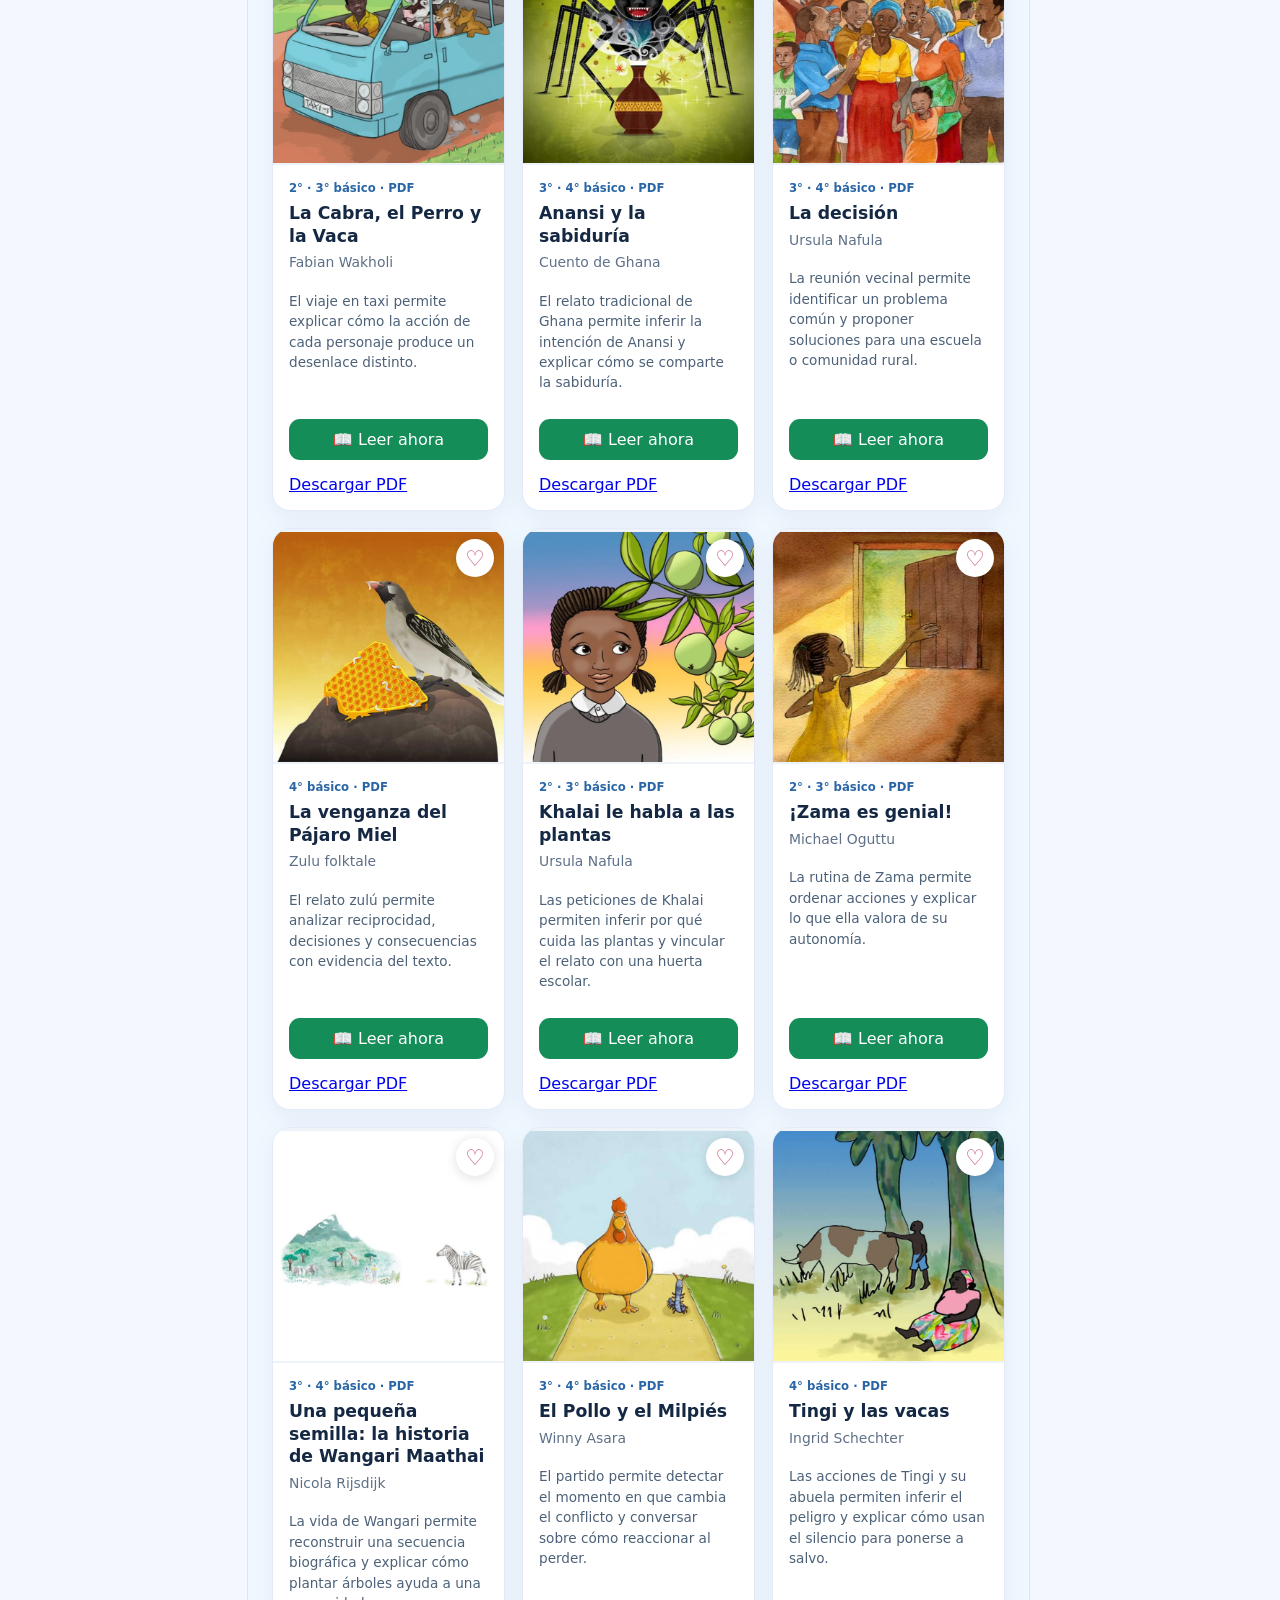
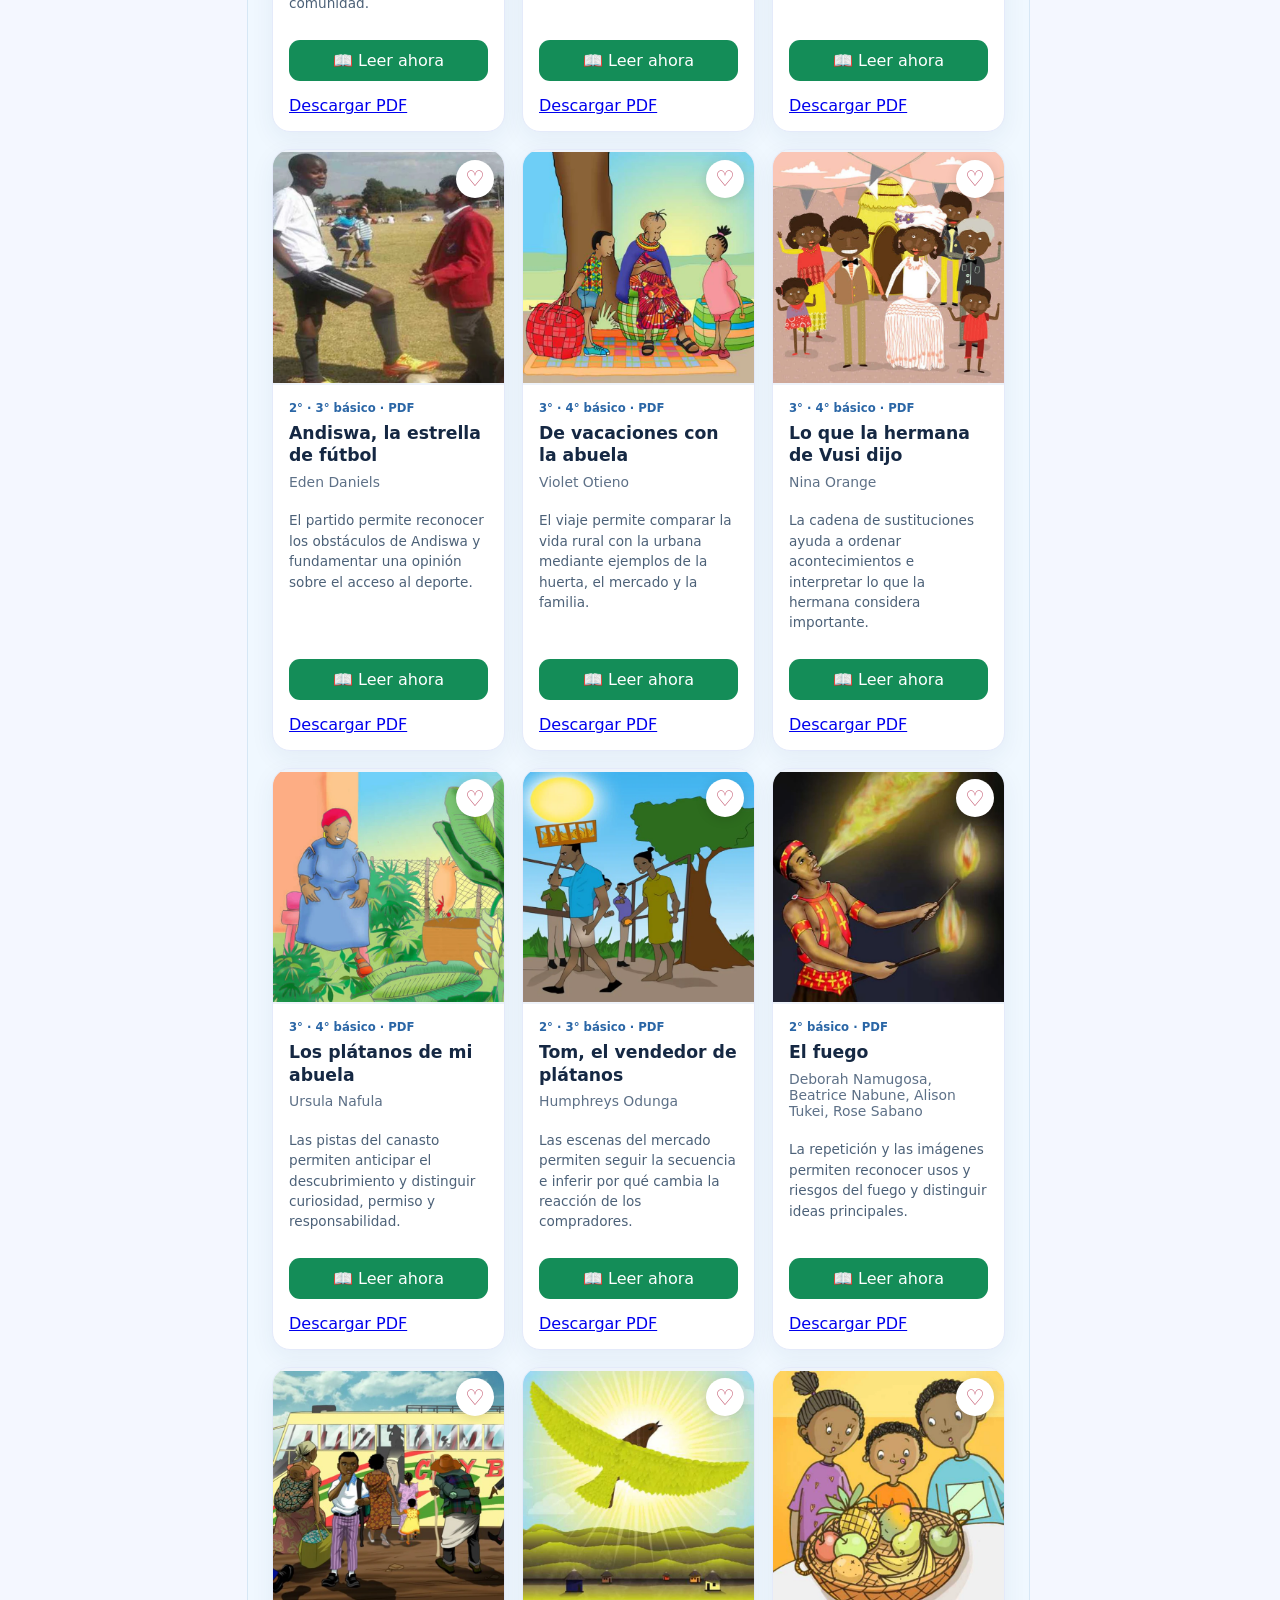
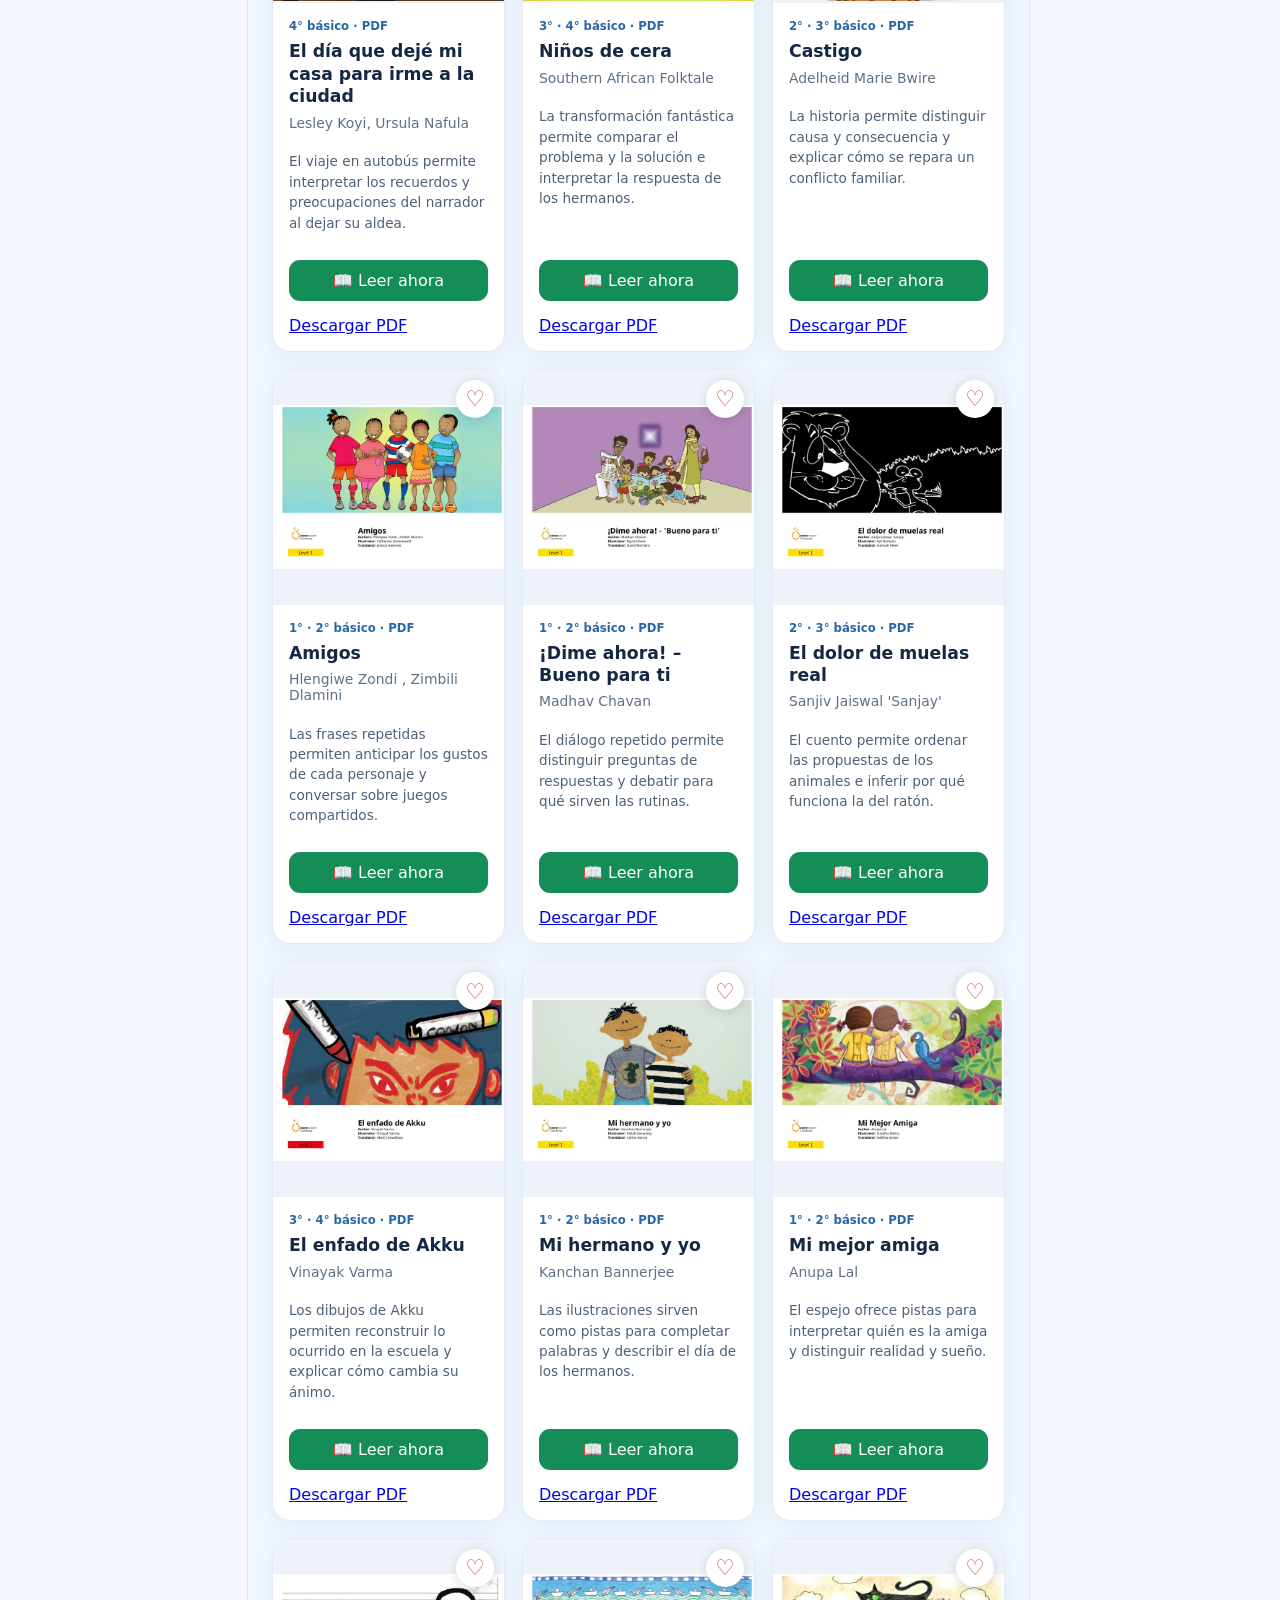
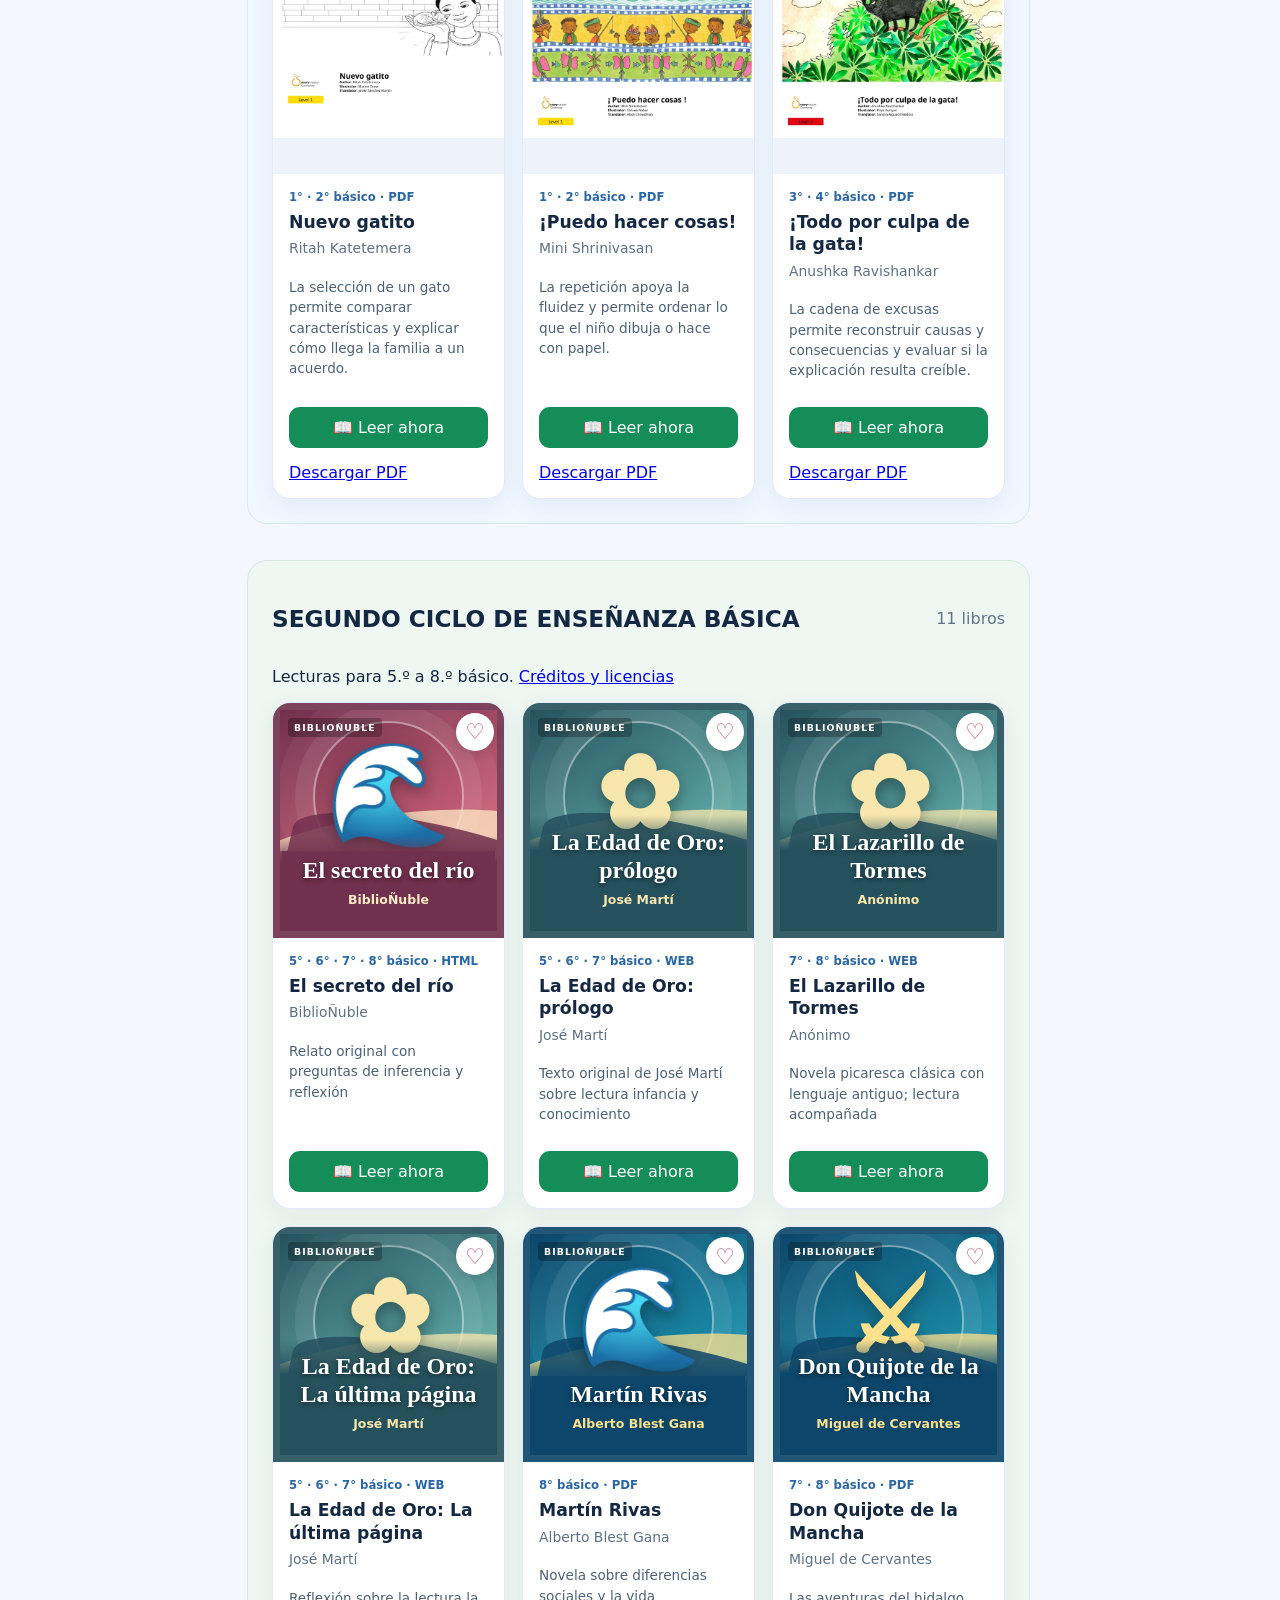
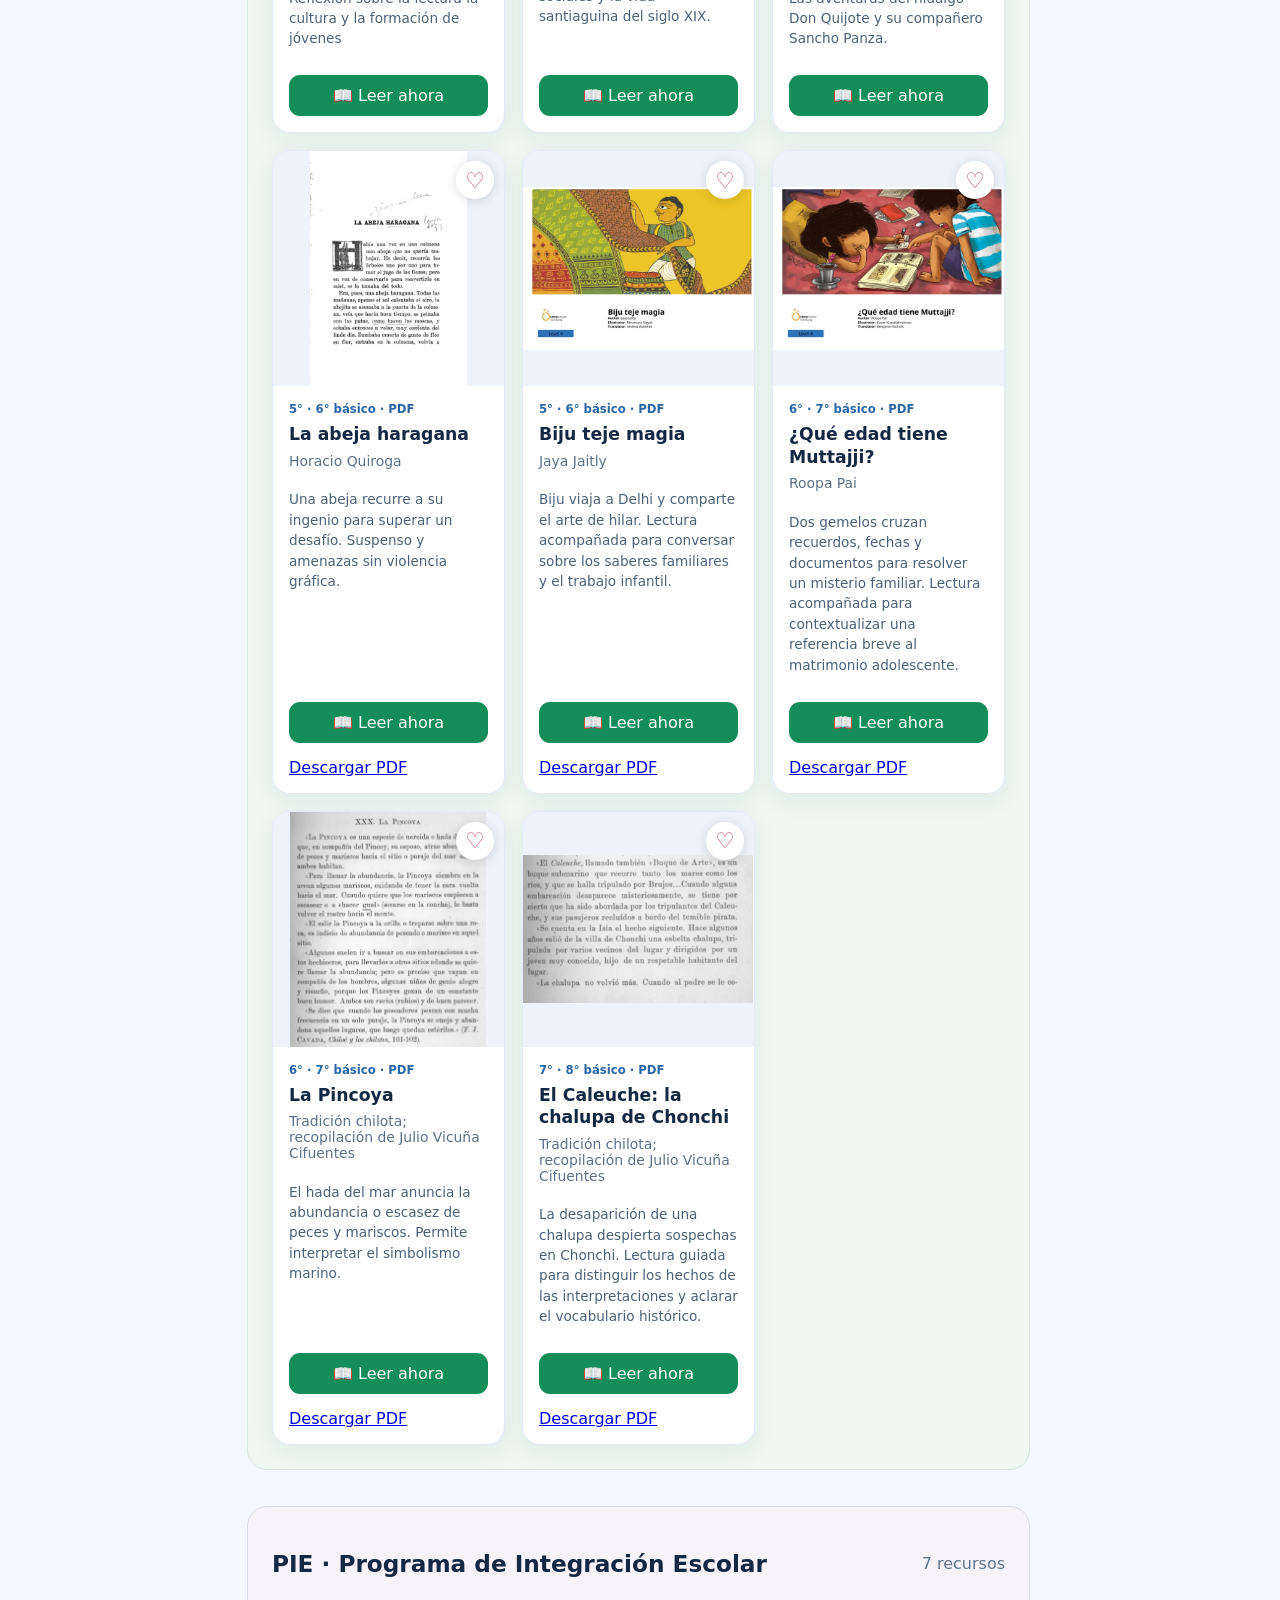
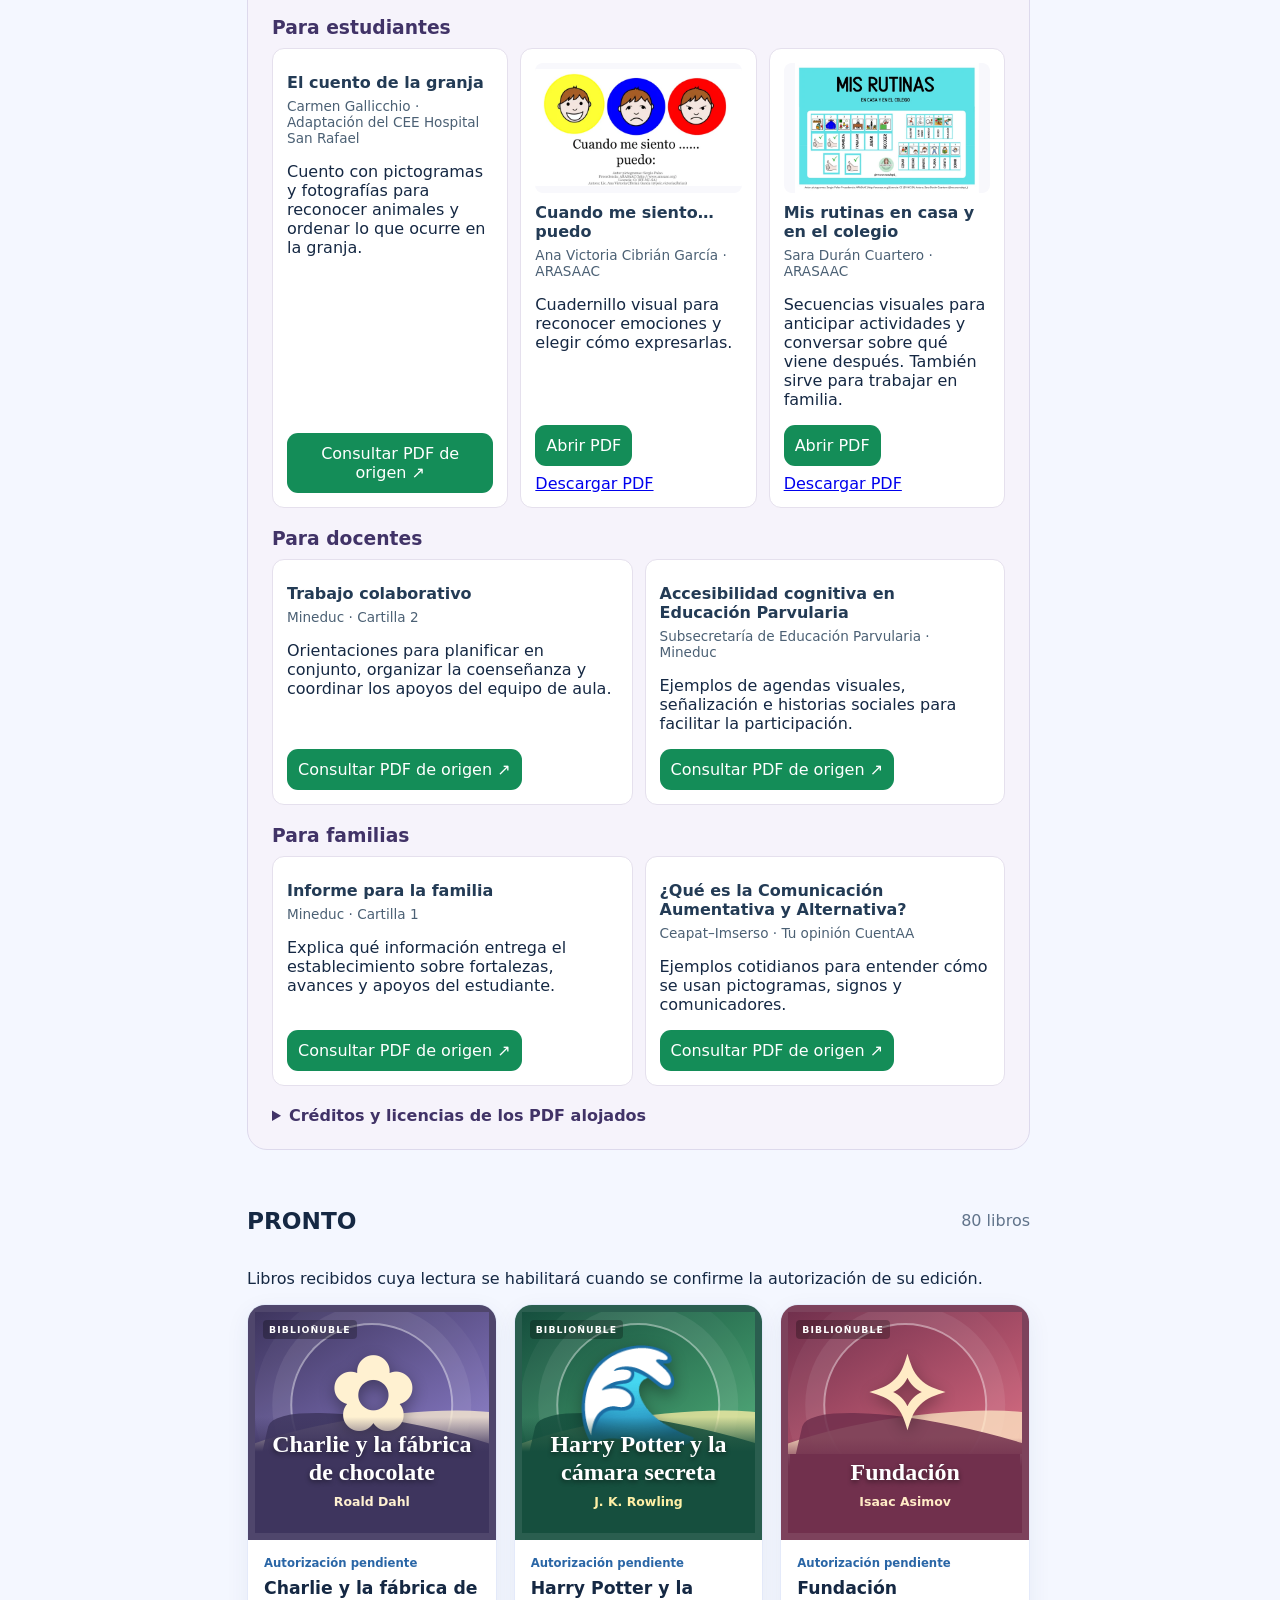
==== commit 2ff2a933: "Publicar recursos del Programa de Integración Escolar" ====
--- a/index.html
+++ b/index.html
@@ -1,4 +1,4 @@
-<!doctype html><html lang="es-CL"><head><meta charset="utf-8"><meta name="viewport" content="width=device-width,initial-scale=1"><meta name="theme-color" content="#183e79"><meta name="description" content="Biblioteca Digital Escolar Ribera de Ñuble"><script>window.__biblioInstallPrompt=null;window.addEventListener('beforeinstallprompt',function(e){e.preventDefault();window.__biblioInstallPrompt=e;window.dispatchEvent(new Event('biblio-install-ready'))});</script><link rel="manifest" href="manifest.webmanifest"><link rel="icon" href="icons/biblionuble.svg"><link rel="apple-touch-icon" href="icons/icon-192.png"><link rel="stylesheet" href="styles.css?v=35"><link rel="stylesheet" href="./portada.css?v=2"><title>BiblioÑuble · Biblioteca Digital Escolar</title><style>header.new-header{background:#f6f9fc!important;color:#153653!important;padding:0 0 18px!important}header .new-hero{background:#cde8f1 url('./assets/cabecera-biblionuble.jpg') center/cover no-repeat!important;min-height:350px!important}header .hero-overlay{display:grid!important;grid-template-columns:minmax(90px,1fr) minmax(240px,2.6fr) minmax(90px,1fr)!important;max-width:1300px;margin:auto;align-items:start;gap:12px;padding:24px 14px}header .hero-center{text-align:center!important}header .hero-center h1{font:bold clamp(38px,6vw,78px) Georgia,serif!important;color:#142a78!important;margin:5px 0!important}header .hero-center h1 span{color:#087347!important}header .hero-center p{font-weight:800;color:#173e70;letter-spacing:.08em}header .hero-logo{display:flex;flex-direction:column;align-items:center;justify-content:center;gap:8px;text-align:center;width:100%;max-width:200px;min-height:155px;padding:12px;border:3px solid #e4c75d;border-radius:12px;background:#17287c;color:#fff;box-shadow:0 5px 18px #1235}header .hero-logo-right{background:white;color:#142747;border-color:#d5dfeb}header .hero-logo strong{font-size:clamp(13px,1.7vw,23px)}header .hero-logo .logo-small{font-size:10px}header .hero-motto{display:inline-block;background:#184b84;color:white;padding:8px 18px;border-radius:40px}header .topnav{display:flex;justify-content:space-between;align-items:center;min-height:54px}header .topnav .brand{color:#193c7a}header .search-strip{max-width:900px;margin:14px auto 0}header .search{background:#fff;border-radius:15px;padding:13px 18px;display:flex;gap:10px}header .search input{flex:1;border:0;outline:0}main .read{background:#148d58!important}@media(max-width:600px){header .new-hero{min-height:260px!important}header .hero-overlay{grid-template-columns:65px minmax(0,1fr) 65px!important;gap:4px;padding:18px 6px}header .hero-logo{min-height:90px;padding:5px 2px;gap:3px}header .hero-logo strong{font-size:8px}header .hero-logo .logo-small{font-size:6px}header .hero-center h1{font-size:30px!important}header .hero-center p{font-size:10px}header .hero-motto{font-size:11px;padding:5px}}
+<!doctype html><html lang="es-CL"><head><meta charset="utf-8"><meta name="viewport" content="width=device-width,initial-scale=1"><meta name="theme-color" content="#183e79"><meta name="description" content="Biblioteca Digital Escolar Ribera de Ñuble"><script>window.__biblioInstallPrompt=null;window.addEventListener('beforeinstallprompt',function(e){e.preventDefault();window.__biblioInstallPrompt=e;window.dispatchEvent(new Event('biblio-install-ready'))});</script><link rel="manifest" href="manifest.webmanifest"><link rel="icon" href="icons/biblionuble.svg"><link rel="apple-touch-icon" href="icons/icon-192.png"><link rel="stylesheet" href="styles.css?v=35"><link rel="stylesheet" href="./portada.css?v=3"><title>BiblioÑuble · Biblioteca Digital Escolar</title><style>header.new-header{background:#f6f9fc!important;color:#153653!important;padding:0 0 18px!important}header .new-hero{background:#cde8f1 url('./assets/cabecera-biblionuble.jpg') center/cover no-repeat!important;min-height:350px!important}header .hero-overlay{display:grid!important;grid-template-columns:minmax(90px,1fr) minmax(240px,2.6fr) minmax(90px,1fr)!important;max-width:1300px;margin:auto;align-items:start;gap:12px;padding:24px 14px}header .hero-center{text-align:center!important}header .hero-center h1{font:bold clamp(38px,6vw,78px) Georgia,serif!important;color:#142a78!important;margin:5px 0!important}header .hero-center h1 span{color:#087347!important}header .hero-center p{font-weight:800;color:#173e70;letter-spacing:.08em}header .hero-logo{display:flex;flex-direction:column;align-items:center;justify-content:center;gap:8px;text-align:center;width:100%;max-width:200px;min-height:155px;padding:12px;border:3px solid #e4c75d;border-radius:12px;background:#17287c;color:#fff;box-shadow:0 5px 18px #1235}header .hero-logo-right{background:white;color:#142747;border-color:#d5dfeb}header .hero-logo strong{font-size:clamp(13px,1.7vw,23px)}header .hero-logo .logo-small{font-size:10px}header .hero-motto{display:inline-block;background:#184b84;color:white;padding:8px 18px;border-radius:40px}header .topnav{display:flex;justify-content:space-between;align-items:center;min-height:54px}header .topnav .brand{color:#193c7a}header .search-strip{max-width:900px;margin:14px auto 0}header .search{background:#fff;border-radius:15px;padding:13px 18px;display:flex;gap:10px}header .search input{flex:1;border:0;outline:0}main .read{background:#148d58!important}@media(max-width:600px){header .new-hero{min-height:260px!important}header .hero-overlay{grid-template-columns:65px minmax(0,1fr) 65px!important;gap:4px;padding:18px 6px}header .hero-logo{min-height:90px;padding:5px 2px;gap:3px}header .hero-logo strong{font-size:8px}header .hero-logo .logo-small{font-size:6px}header .hero-center h1{font-size:30px!important}header .hero-center p{font-size:10px}header .hero-motto{font-size:11px;padding:5px}}
 header.new-header .new-hero .hero-logo{background:transparent!important;border:0!important;box-shadow:none!important;border-radius:0!important;width:100%!important;max-width:210px!important;height:175px!important;min-height:0!important;padding:0!important;display:flex!important;align-items:center!important;justify-content:center!important}
 header.new-header .new-hero .hero-logo img{width:100%!important;height:100%!important;object-fit:contain!important;display:block!important;filter:drop-shadow(0 3px 6px #ffffffa8)}
 header.new-header .new-hero .hero-logo img[hidden]{display:none!important}
@@ -14,6 +14,7 @@
   <a class="read" href="#educacion-inicial">Educación Inicial</a>
   <a class="read" href="#primer-ciclo">Primer Ciclo</a>
   <a class="read" href="#segundo-ciclo">Segundo Ciclo</a>
+  <a class="read" href="#pie">PIE</a>
   <a class="read" href="#pendingSection">PRONTO</a>
   <a class="read side-jump" href="#noticias-literarias">Actualidad literaria</a>
   <a class="read side-jump" href="#compartir">Compartir</a>
@@ -37,6 +38,81 @@
   <div class="section-head"><h2 id="segundo-ciclo-title">SEGUNDO CICLO DE ENSEÑANZA BÁSICA</h2><span id="segundoCicloCount"></span></div>
   <p>Lecturas para 5.º a 8.º básico. <a href="./creditos-segundo-ciclo.html">Créditos y licencias</a></p>
   <div id="segundoCicloBooks" class="books"><article class="book"><div class="cover"><span class="placeholder">📖</span></div><div class="bookbody"><span class="tag">Relatos y comprensión · HTML</span><h3>El secreto del río</h3><p class="author">BiblioÑuble</p><p class="description">Lectura original gratuita con preguntas de comprensión.</p><a class="read" href="./lecturas/el-secreto-del-rio.html">📖 Leer ahora</a></div></article></div>
+</section>
+<section id="pie" aria-labelledby="pie-title">
+  <div class="section-head"><h2 id="pie-title">PIE · Programa de Integración Escolar</h2><span>7 recursos</span></div>
+  <div class="pie-group" role="group" aria-labelledby="pie-estudiantes">
+    <h3 id="pie-estudiantes">Para estudiantes</h3>
+    <div class="pie-grid">
+      <article class="pie-card">
+        <h4>El cuento de la granja</h4>
+        <p class="pie-source">Carmen Gallicchio · Adaptación del CEE Hospital San Rafael</p>
+        <p>Cuento con pictogramas y fotografías para reconocer animales y ordenar lo que ocurre en la granja.</p>
+        <div class="pie-actions"><a class="read" href="https://static.arasaac.org/materials/2682/Cuento_granja.pdf" target="_blank" rel="noopener noreferrer" aria-label="Abrir PDF de El cuento de la granja">Consultar PDF de origen ↗</a>
+        </div>
+      </article>
+      <article class="pie-card">
+        <img src="./portadas/pie/cuando-me-siento-puedo.webp" alt="" loading="lazy">
+        <h4>Cuando me siento… puedo</h4>
+        <p class="pie-source">Ana Victoria Cibrián García · ARASAAC</p>
+        <p>Cuadernillo visual para reconocer emociones y elegir cómo expresarlas.</p>
+        <div class="pie-actions"><a class="read" href="./libros/pie/cuando-me-siento-puedo.pdf" target="_blank" rel="noopener noreferrer" aria-label="Abrir PDF de Cuando me siento… puedo">Abrir PDF</a>
+          <a href="./libros/pie/cuando-me-siento-puedo.pdf" download aria-label="Descargar PDF de Cuando me siento… puedo">Descargar PDF</a>
+        </div>
+      </article>
+      <article class="pie-card">
+        <img src="./portadas/pie/mis-rutinas.webp" alt="" loading="lazy">
+        <h4>Mis rutinas en casa y en el colegio</h4>
+        <p class="pie-source">Sara Durán Cuartero · ARASAAC</p>
+        <p>Secuencias visuales para anticipar actividades y conversar sobre qué viene después. También sirve para trabajar en familia.</p>
+        <div class="pie-actions"><a class="read" href="./libros/pie/mis-rutinas.pdf" target="_blank" rel="noopener noreferrer" aria-label="Abrir PDF de Mis rutinas en casa y en el colegio">Abrir PDF</a>
+          <a href="./libros/pie/mis-rutinas.pdf" download aria-label="Descargar PDF de Mis rutinas en casa y en el colegio">Descargar PDF</a>
+        </div>
+      </article>
+    </div>
+  </div>
+  <div class="pie-group" role="group" aria-labelledby="pie-docentes">
+    <h3 id="pie-docentes">Para docentes</h3>
+    <div class="pie-grid">
+      <article class="pie-card">
+        <h4>Trabajo colaborativo</h4>
+        <p class="pie-source">Mineduc · Cartilla 2</p>
+        <p>Orientaciones para planificar en conjunto, organizar la coenseñanza y coordinar los apoyos del equipo de aula.</p>
+        <div class="pie-actions"><a class="read" href="https://especial.mineduc.cl/wp-content/uploads/sites/31/2025/06/Cartilla_2-Trabajo_Colaborativo-0625.pdf" target="_blank" rel="noopener noreferrer" aria-label="Abrir PDF de Trabajo colaborativo">Consultar PDF de origen ↗</a>
+        </div>
+      </article>
+      <article class="pie-card">
+        <h4>Accesibilidad cognitiva en Educación Parvularia</h4>
+        <p class="pie-source">Subsecretaría de Educación Parvularia · Mineduc</p>
+        <p>Ejemplos de agendas visuales, señalización e historias sociales para facilitar la participación.</p>
+        <div class="pie-actions"><a class="read" href="https://parvularia.mineduc.cl/wp-content/uploads/2025/03/la-accesibilidad-cognitiva2.pdf" target="_blank" rel="noopener noreferrer" aria-label="Abrir PDF de Accesibilidad cognitiva en Educación Parvularia">Consultar PDF de origen ↗</a>
+        </div>
+      </article>
+    </div>
+  </div>
+  <div class="pie-group" role="group" aria-labelledby="pie-familias">
+    <h3 id="pie-familias">Para familias</h3>
+    <div class="pie-grid">
+      <article class="pie-card">
+        <h4>Informe para la familia</h4>
+        <p class="pie-source">Mineduc · Cartilla 1</p>
+        <p>Explica qué información entrega el establecimiento sobre fortalezas, avances y apoyos del estudiante.</p>
+        <div class="pie-actions"><a class="read" href="https://especial.mineduc.cl/wp-content/uploads/sites/31/2025/02/ActualizaciOn_Orientaciones_implementaciOn_DecretoSupremo170-v2.pdf" target="_blank" rel="noopener noreferrer" aria-label="Abrir PDF de Informe para la familia">Consultar PDF de origen ↗</a>
+        </div>
+      </article>
+      <article class="pie-card">
+        <h4>¿Qué es la Comunicación Aumentativa y Alternativa?</h4>
+        <p class="pie-source">Ceapat–Imserso · Tu opinión CuentAA</p>
+        <p>Ejemplos cotidianos para entender cómo se usan pictogramas, signos y comunicadores.</p>
+        <div class="pie-actions"><a class="read" href="https://aulaabierta.arasaac.org/wp-content/uploads/2019/01/Ficha_1_Comunicacion_Aumentativa_Alternativa.pdf" target="_blank" rel="noopener noreferrer" aria-label="Abrir PDF de ¿Qué es la Comunicación Aumentativa y Alternativa?">Consultar PDF de origen ↗</a>
+        </div>
+      </article>
+    </div>
+  </div>
+  <details class="pie-credits"><summary>Créditos y licencias de los PDF alojados</summary>
+    <p>Materiales de Ana Victoria Cibrián García y Sara Durán Cuartero, respectivamente. Pictogramas de Sergio Palao, procedentes de <a href="https://arasaac.org/">ARASAAC</a>, propiedad del Gobierno de Aragón. PDF originales reproducidos bajo la licencia <a href="https://creativecommons.org/licenses/by-nc-sa/4.0/deed.es">CC BY-NC-SA 4.0</a>.</p>
+    <p>Fuentes: <a href="https://static.arasaac.org/materials/6168/es/Cuando_me_siento_puedo.pdf">Cuando me siento… puedo</a> y <a href="https://static.arasaac.org/materials/7362/es/mis_rutinas.pdf">Mis rutinas en casa y en el colegio</a>.</p>
+  </details>
 </section>
 <section id="pendingSection" aria-labelledby="pending-title" style="margin:38px auto 52px">
   <div class="section-head"><h2 id="pending-title">PRONTO</h2><span id="pendingCount"></span></div>
--- a/portada.css
+++ b/portada.css
@@ -92,3 +92,34 @@
 
 .live-visit-count { font-size: 1.6rem; color: #176c55; font-variant-numeric: tabular-nums; }
 .side-panel .visit-caption { color: #486375; font-size: .8rem; line-height: 1.4; }
+
+#pie {
+  margin: 36px auto;
+  padding: clamp(14px, 2vw, 24px);
+  border: 1px solid #ddd9ec;
+  border-radius: 20px;
+  background: #f6f3fb;
+}
+.pie-group > h3 { margin: 20px 0 10px; color: #413367; }
+.pie-grid {
+  display: grid;
+  grid-template-columns: repeat(auto-fit, minmax(min(100%, 190px), 1fr));
+  gap: 12px;
+}
+.pie-card {
+  display: flex;
+  flex-direction: column;
+  padding: 14px;
+  background: white;
+  border: 1px solid #e5e0ed;
+  border-radius: 12px;
+  overflow-wrap: anywhere;
+}
+.pie-card > img { width: 100%; height: 130px; object-fit: contain; border-radius: 8px; background: #f8f8fc; }
+.pie-card h4 { margin: 10px 0 0; font-size: 1rem; color: #233b55; }
+.pie-card p { margin: 6px 0 10px; }
+.pie-source { font-size: .85rem; color: #4b6074; }
+.pie-actions { display: flex; flex-wrap: wrap; align-items: center; gap: 8px; margin-top: auto; }
+.pie-actions .read { width: auto; }
+.pie-credits { margin-top: 20px; }
+.pie-credits summary { cursor: pointer; font-weight: 700; color: #413367; }
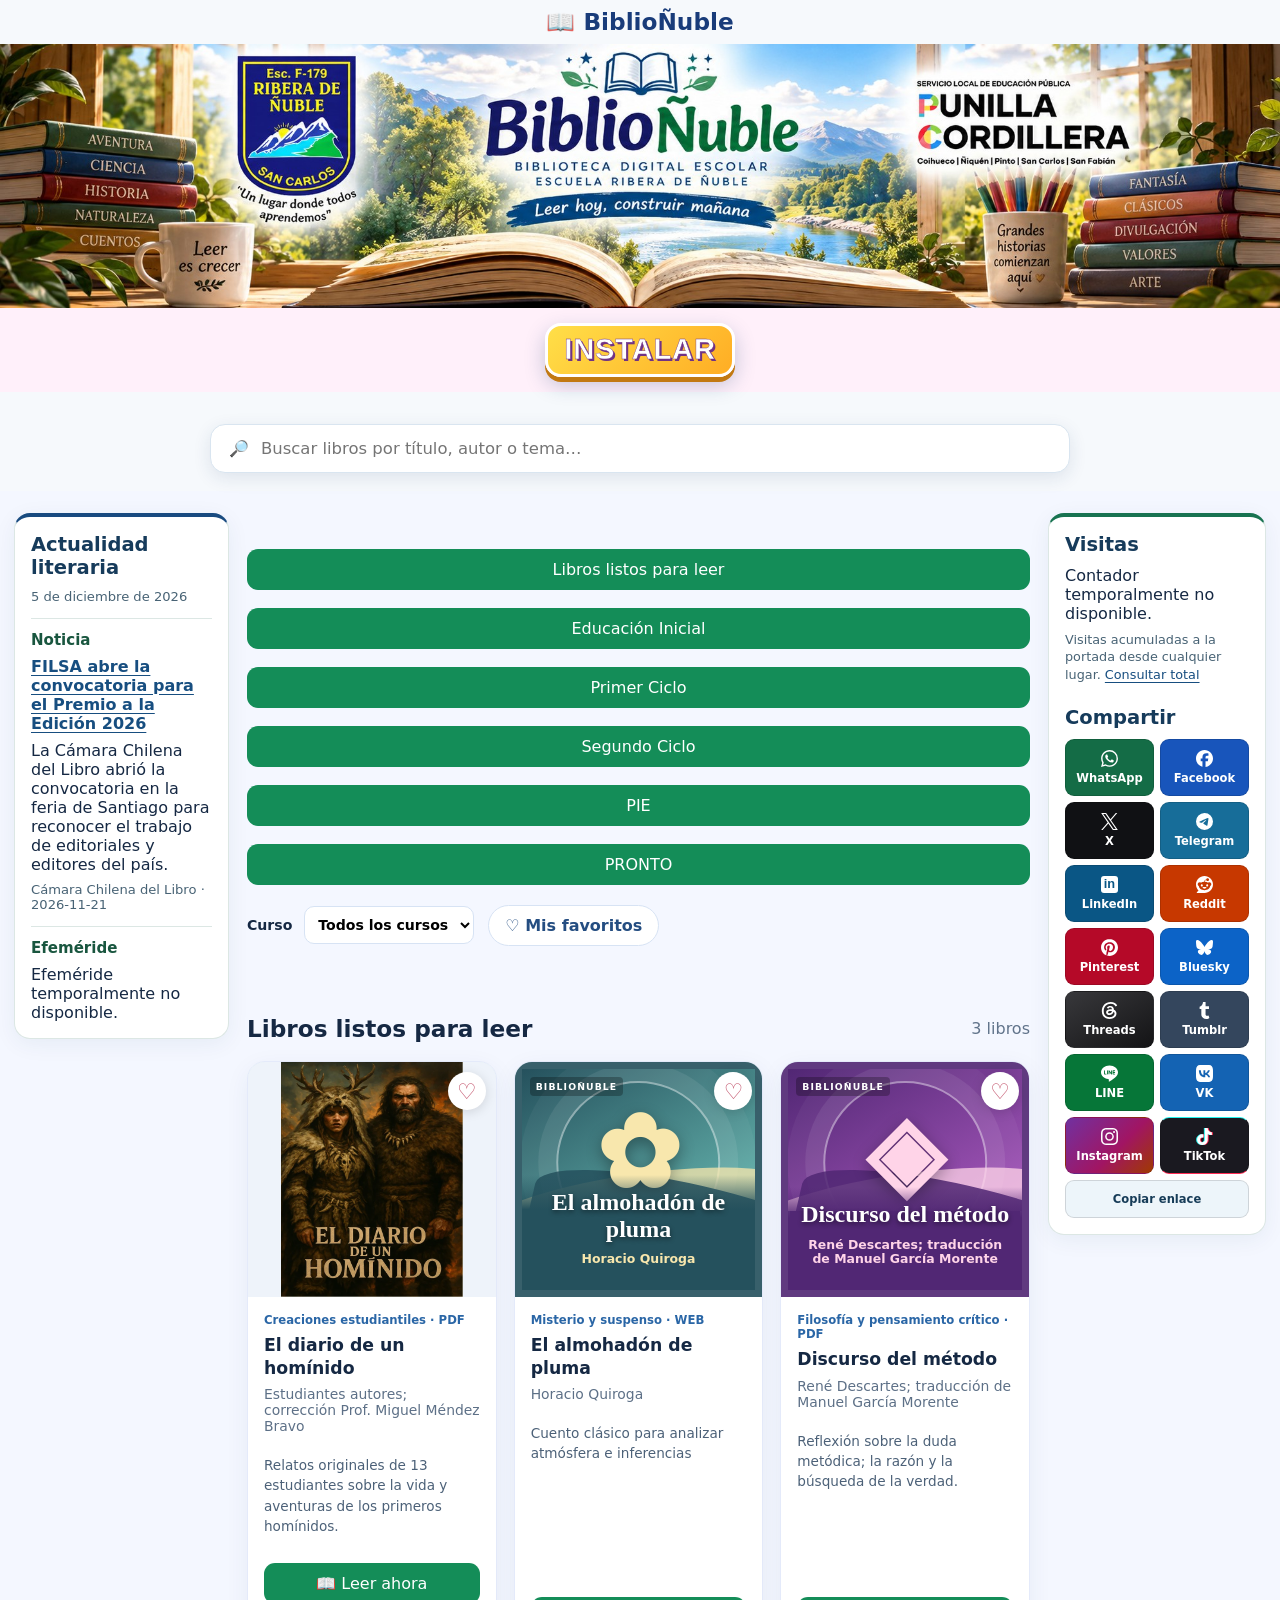
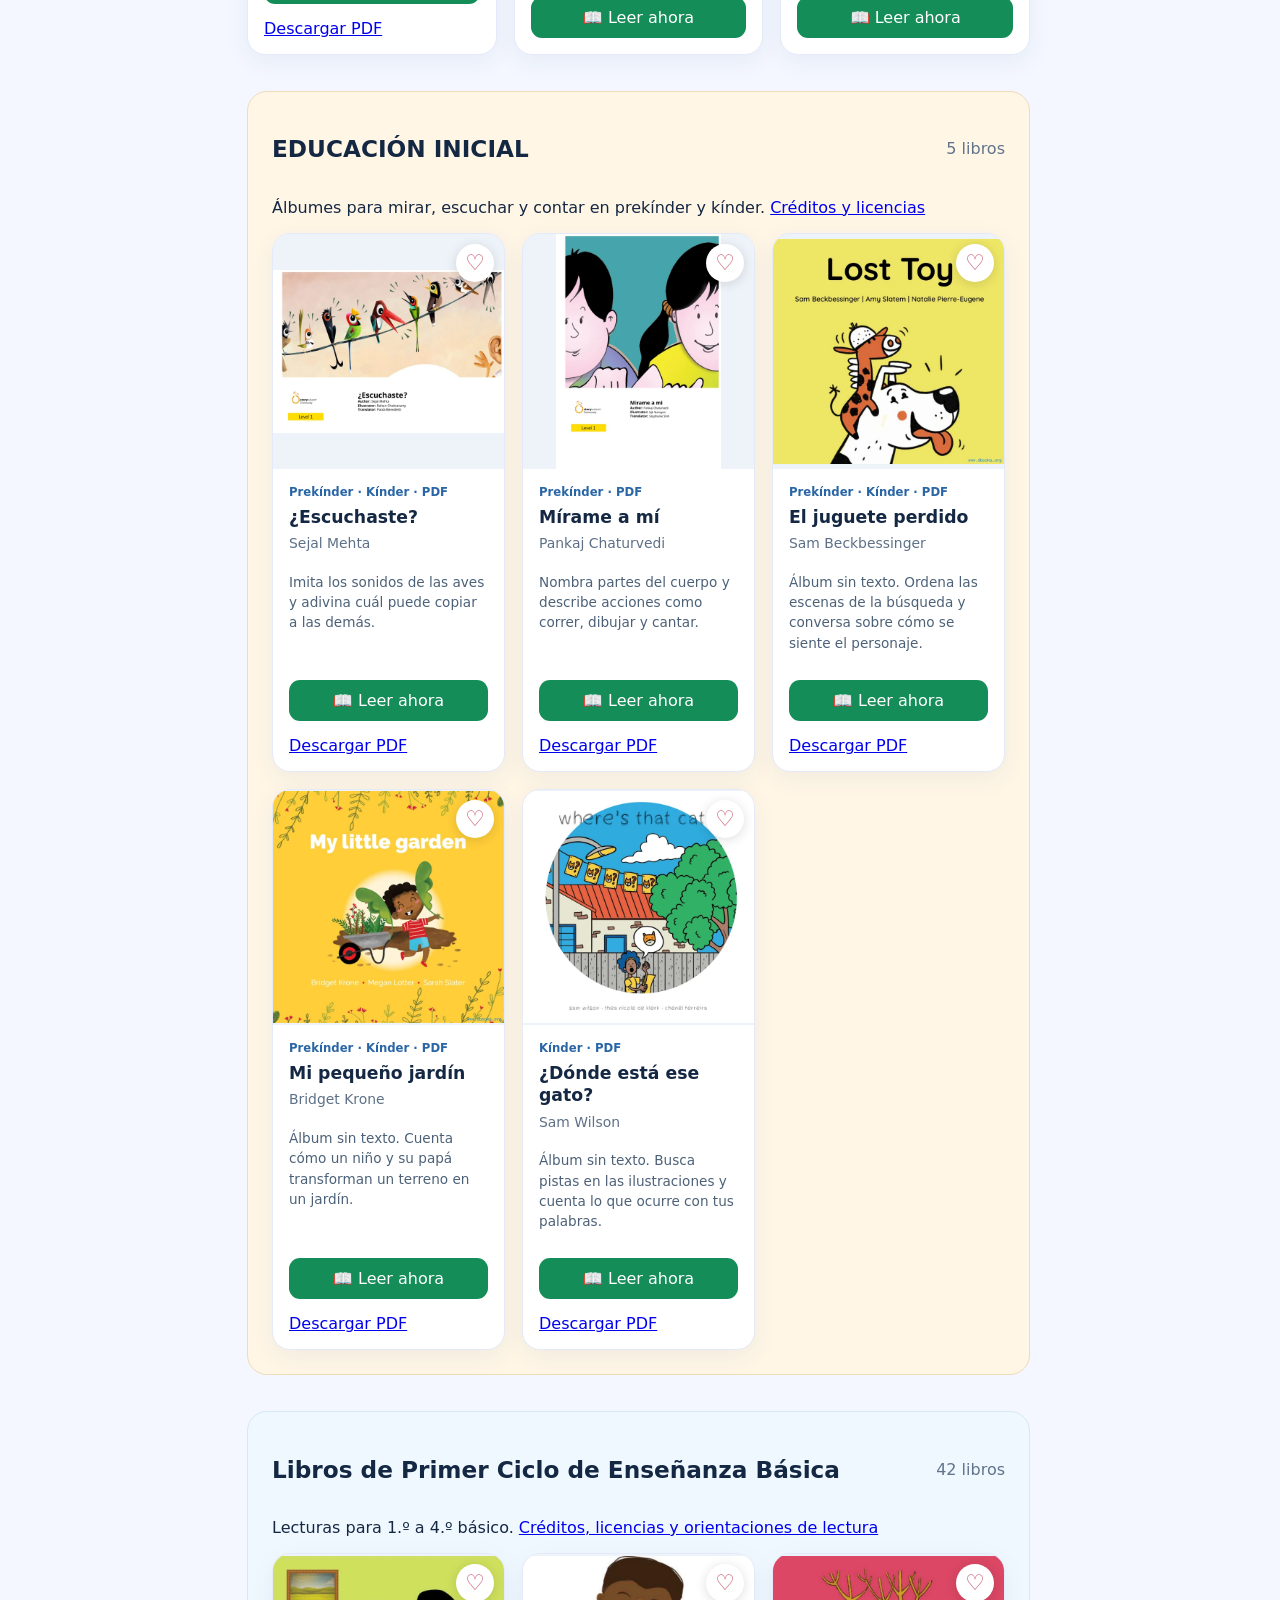
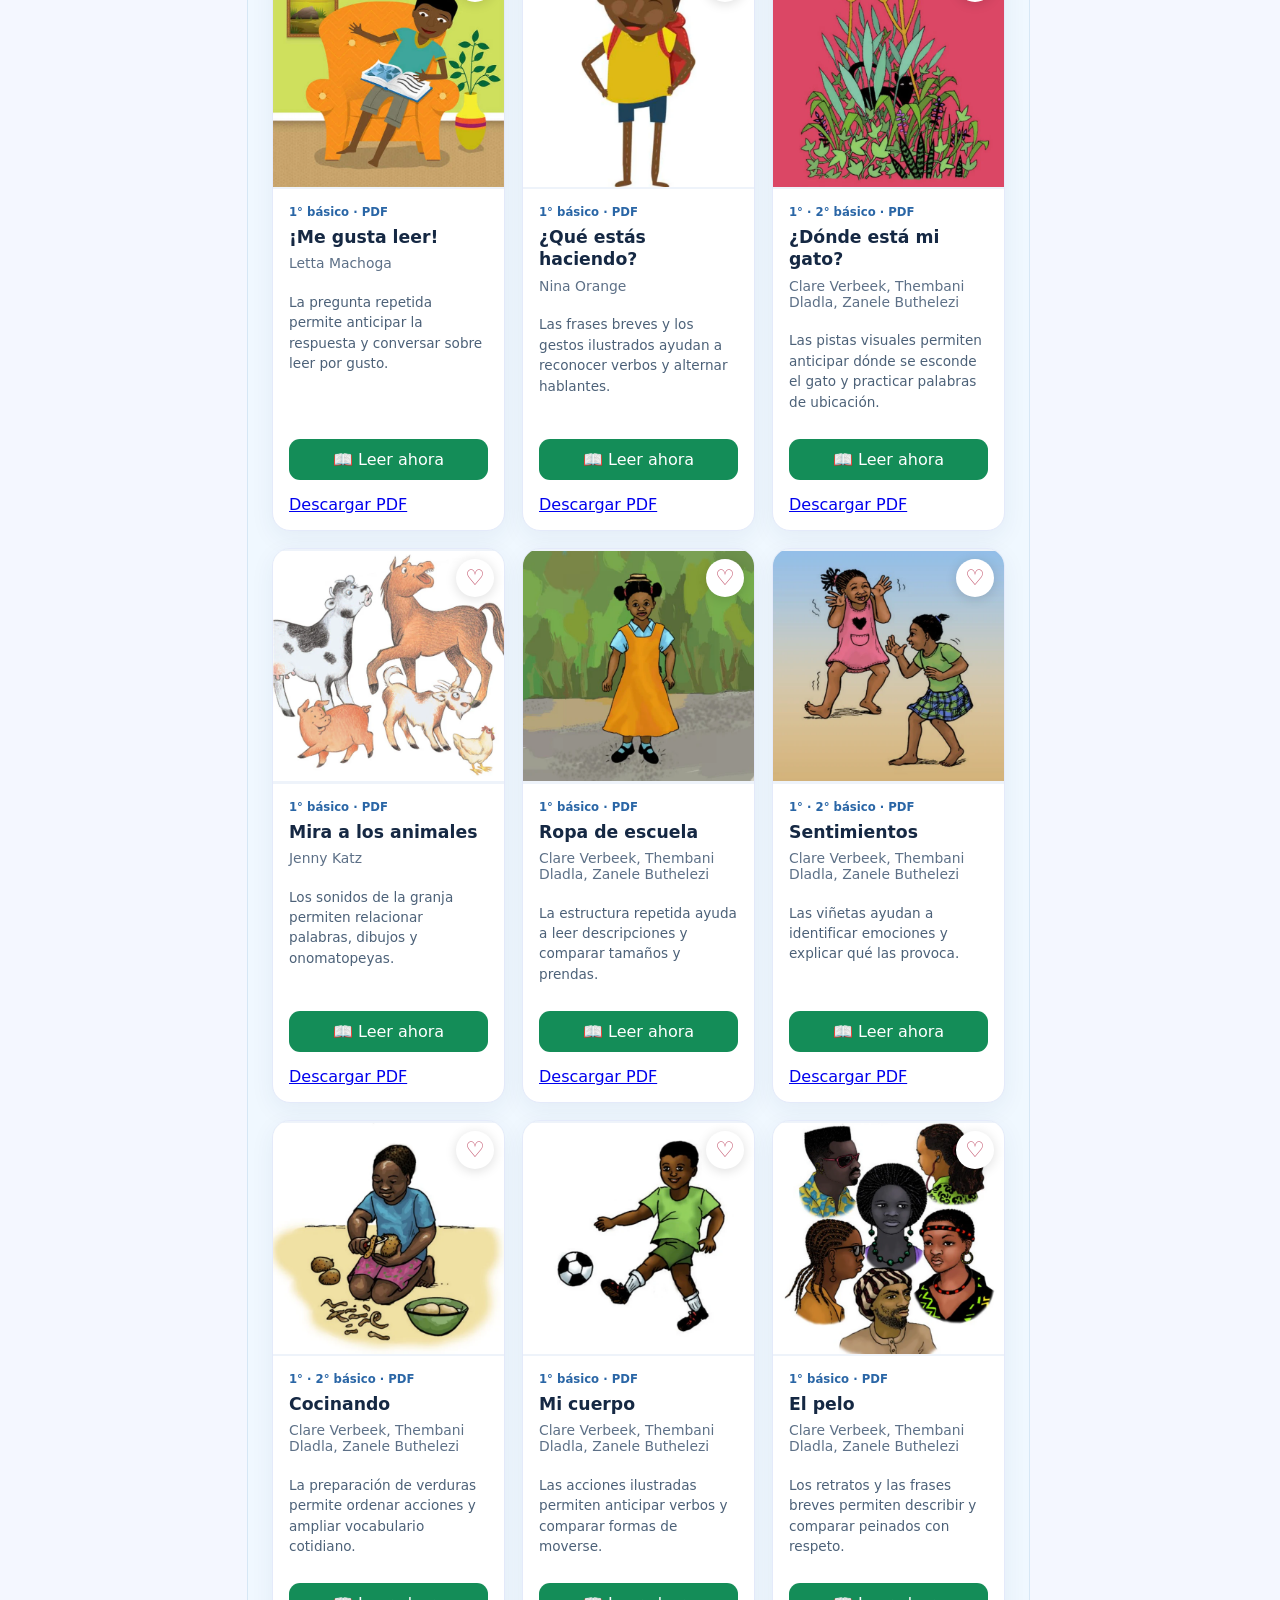
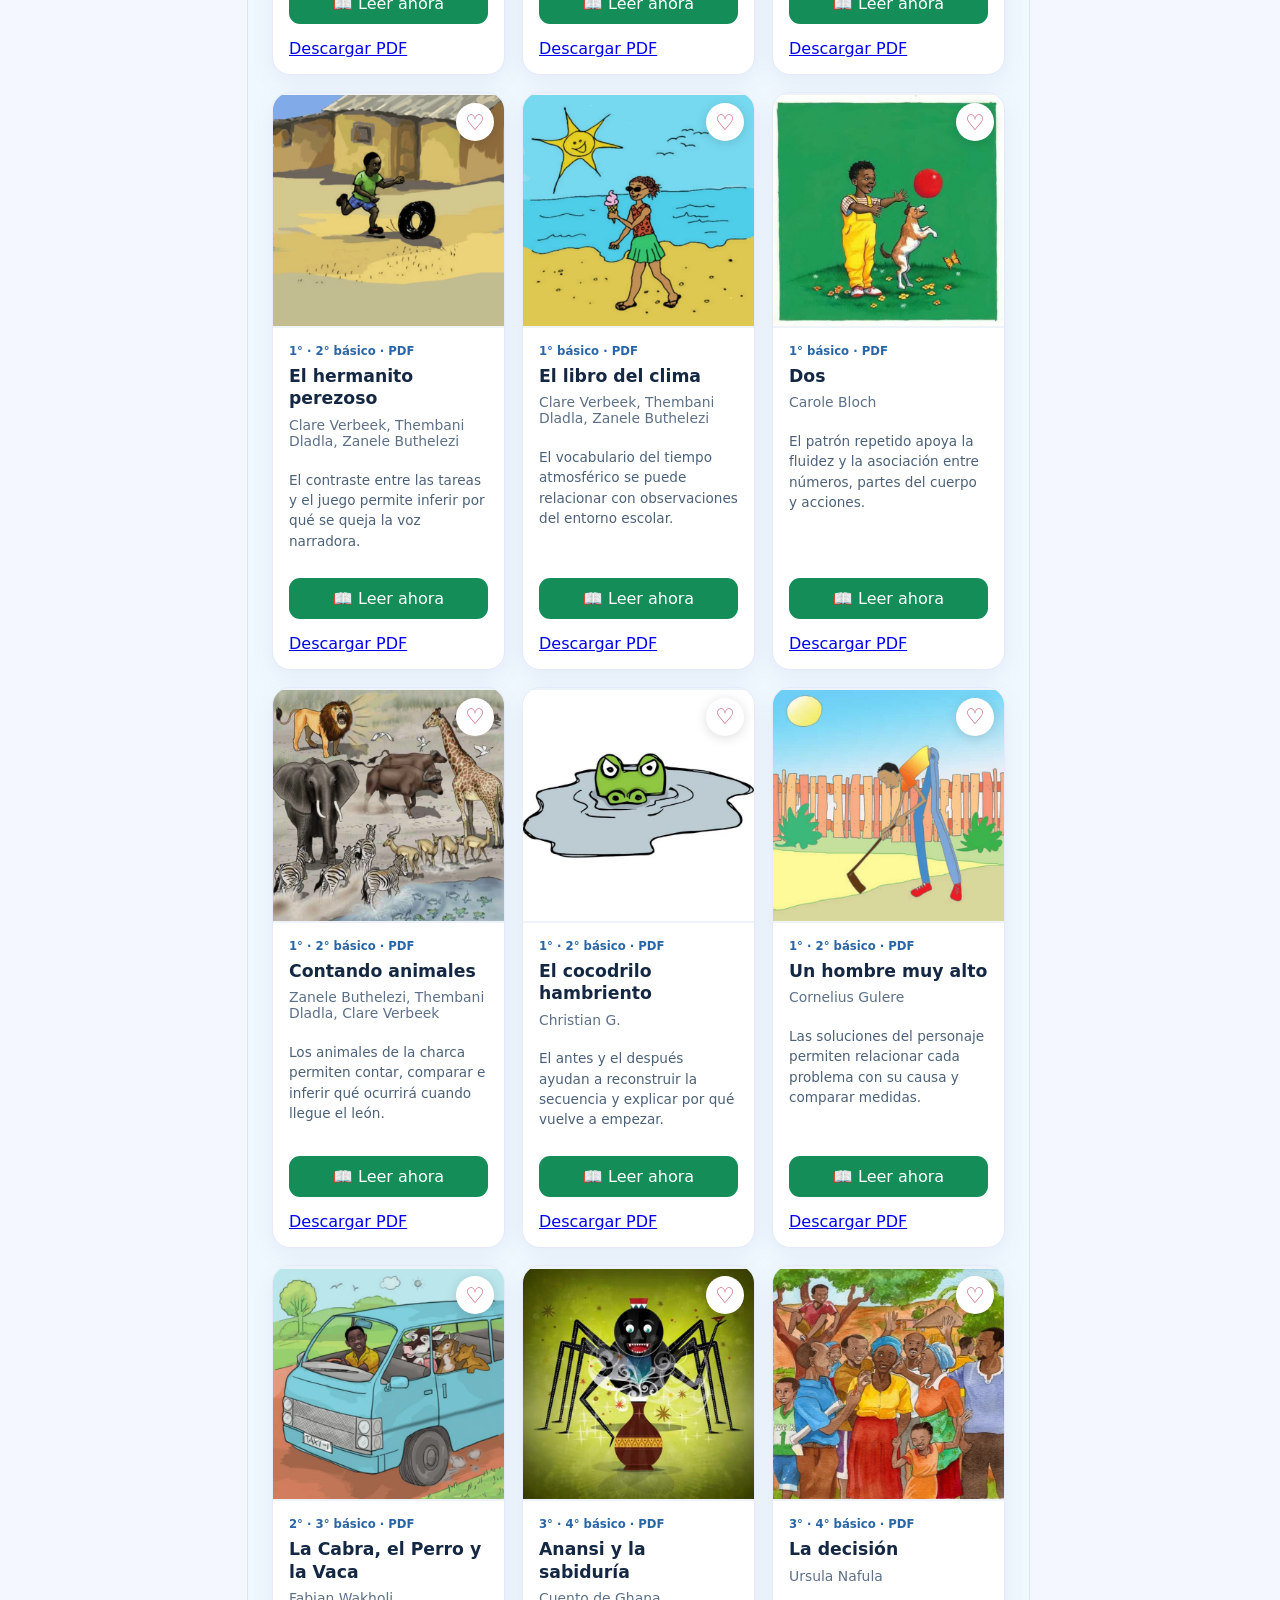
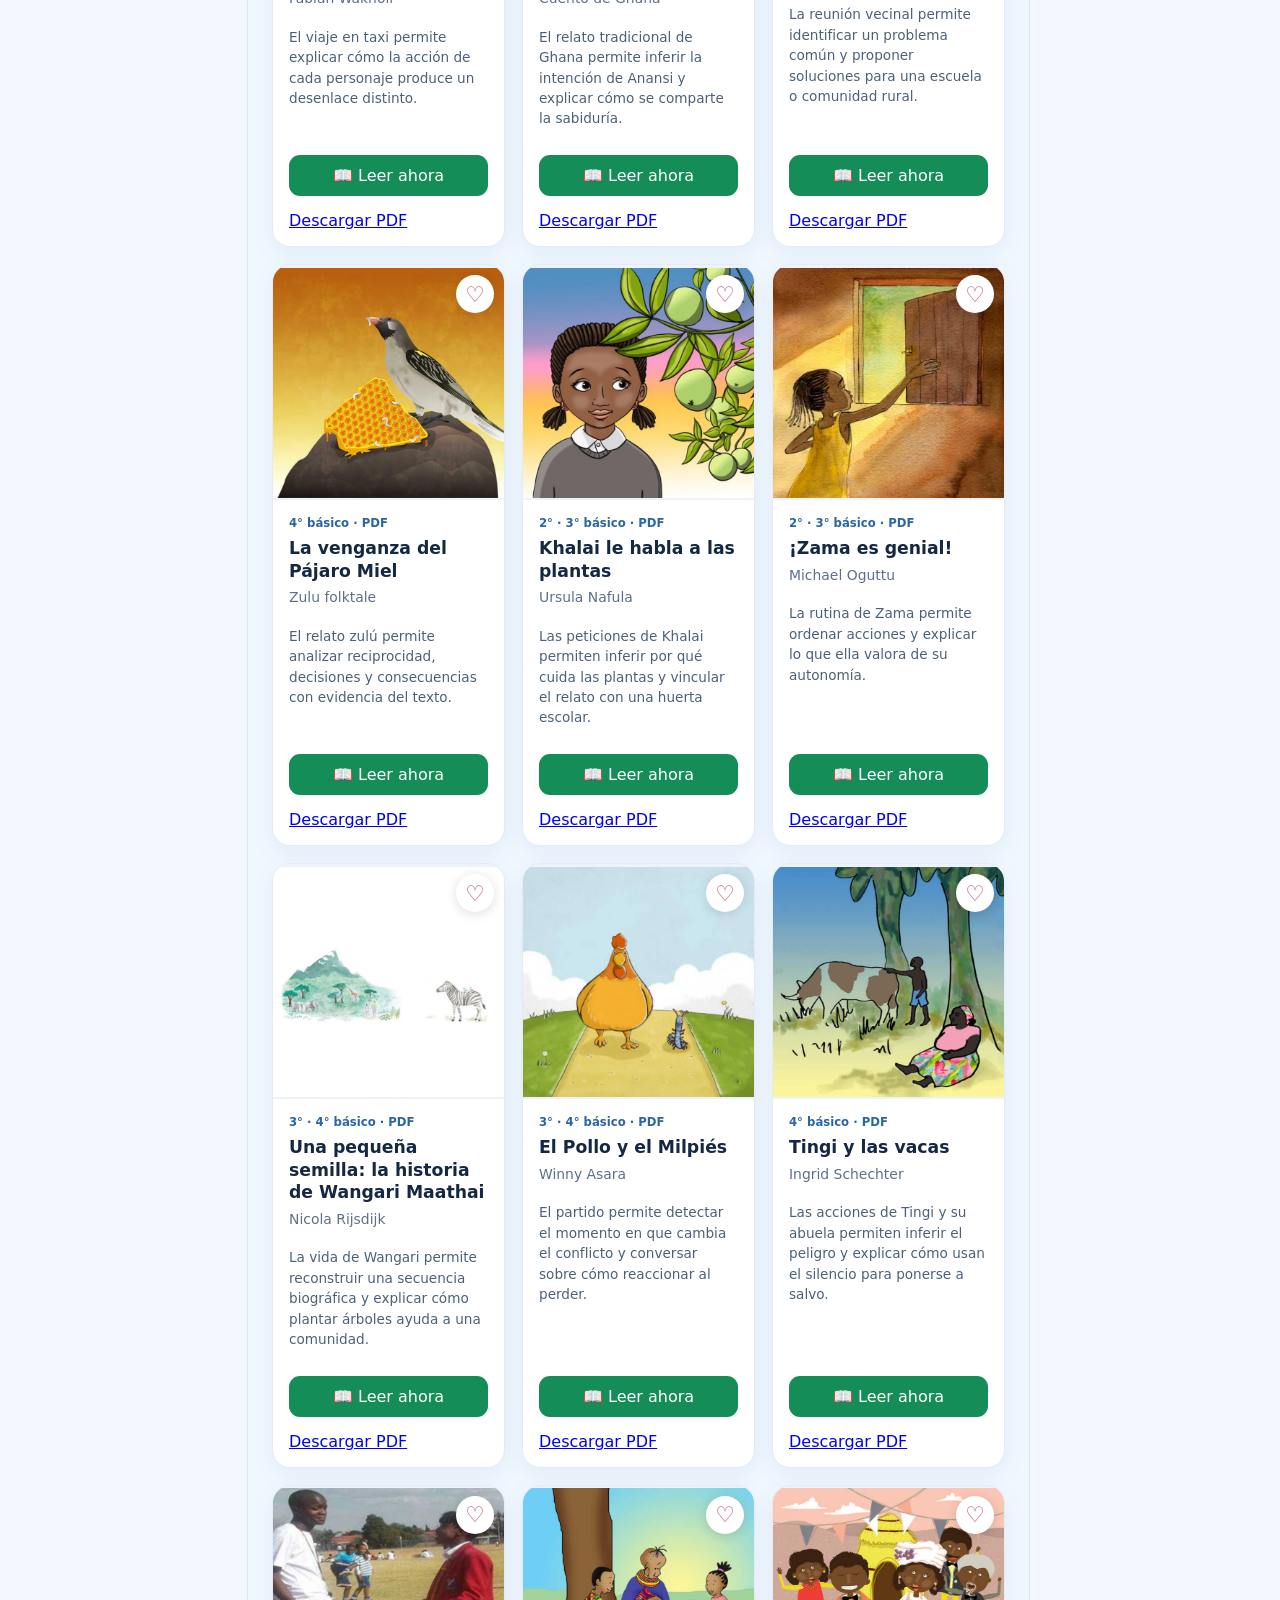
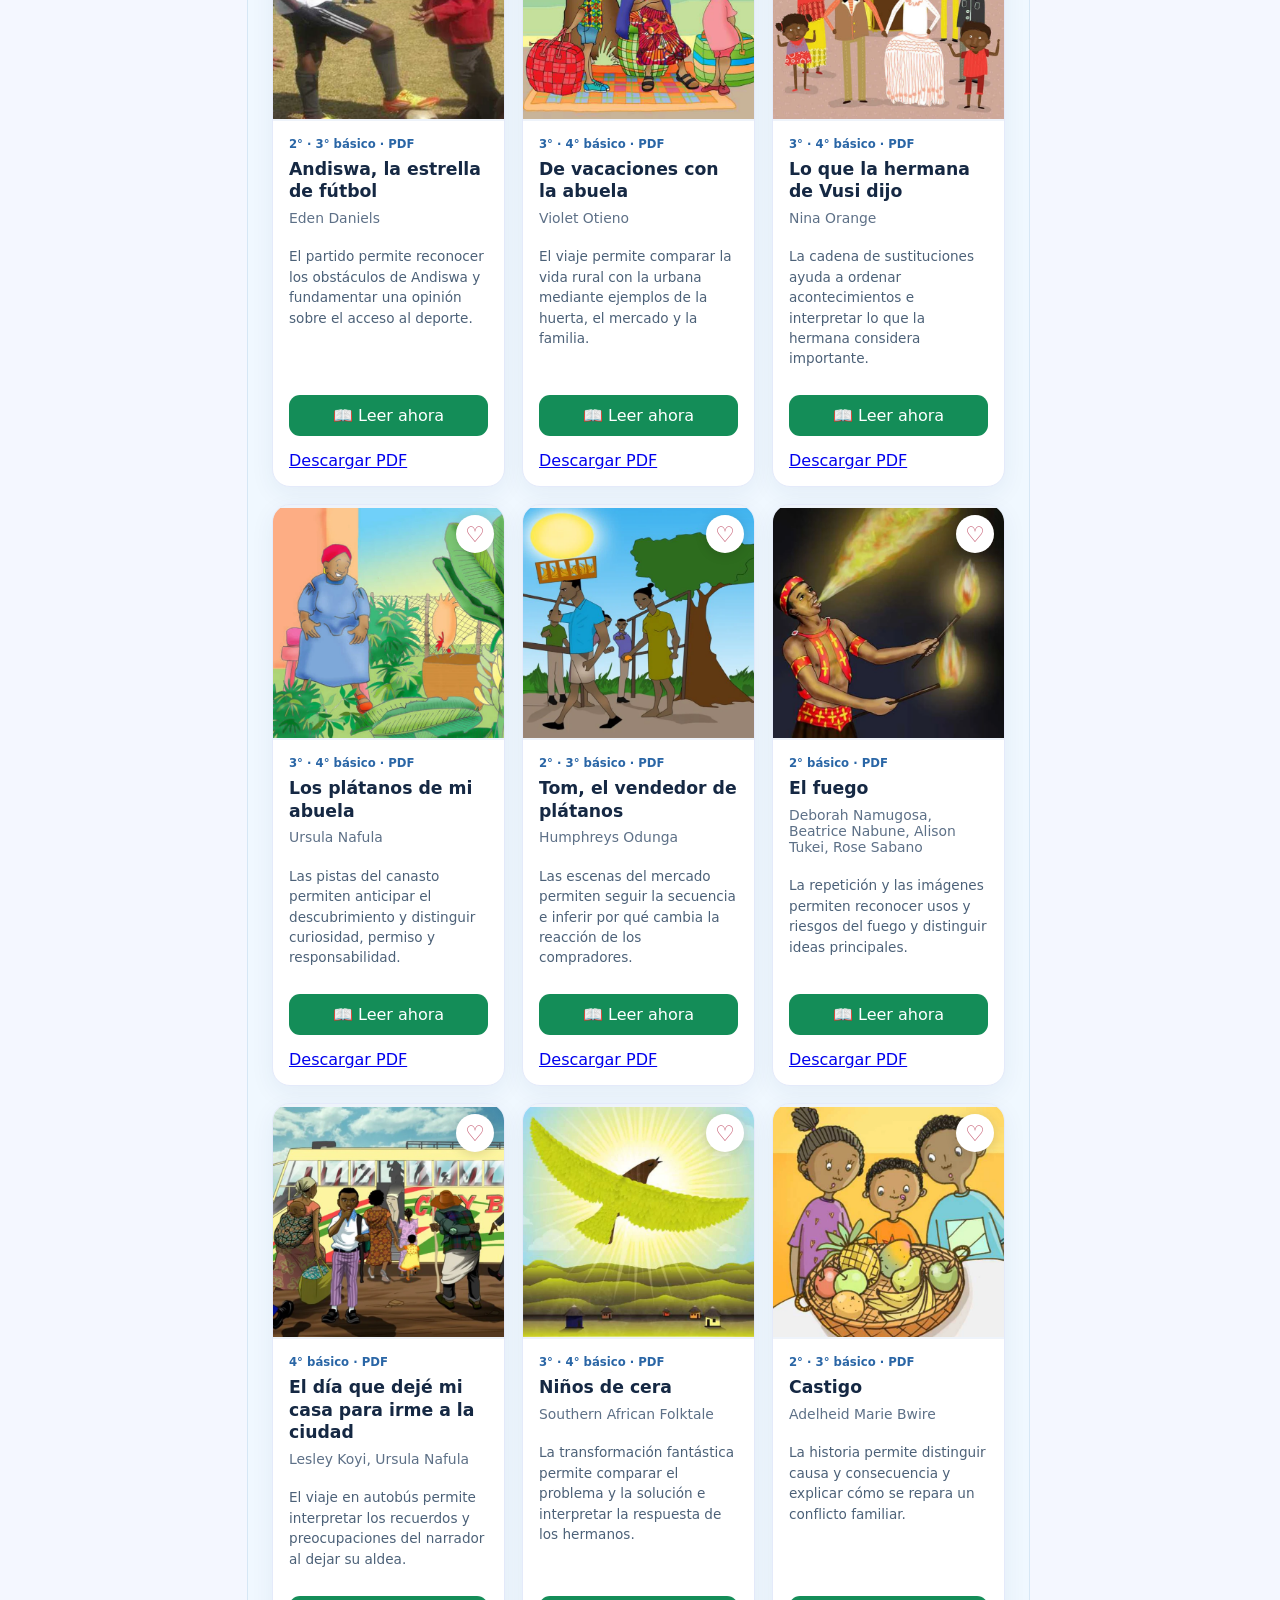
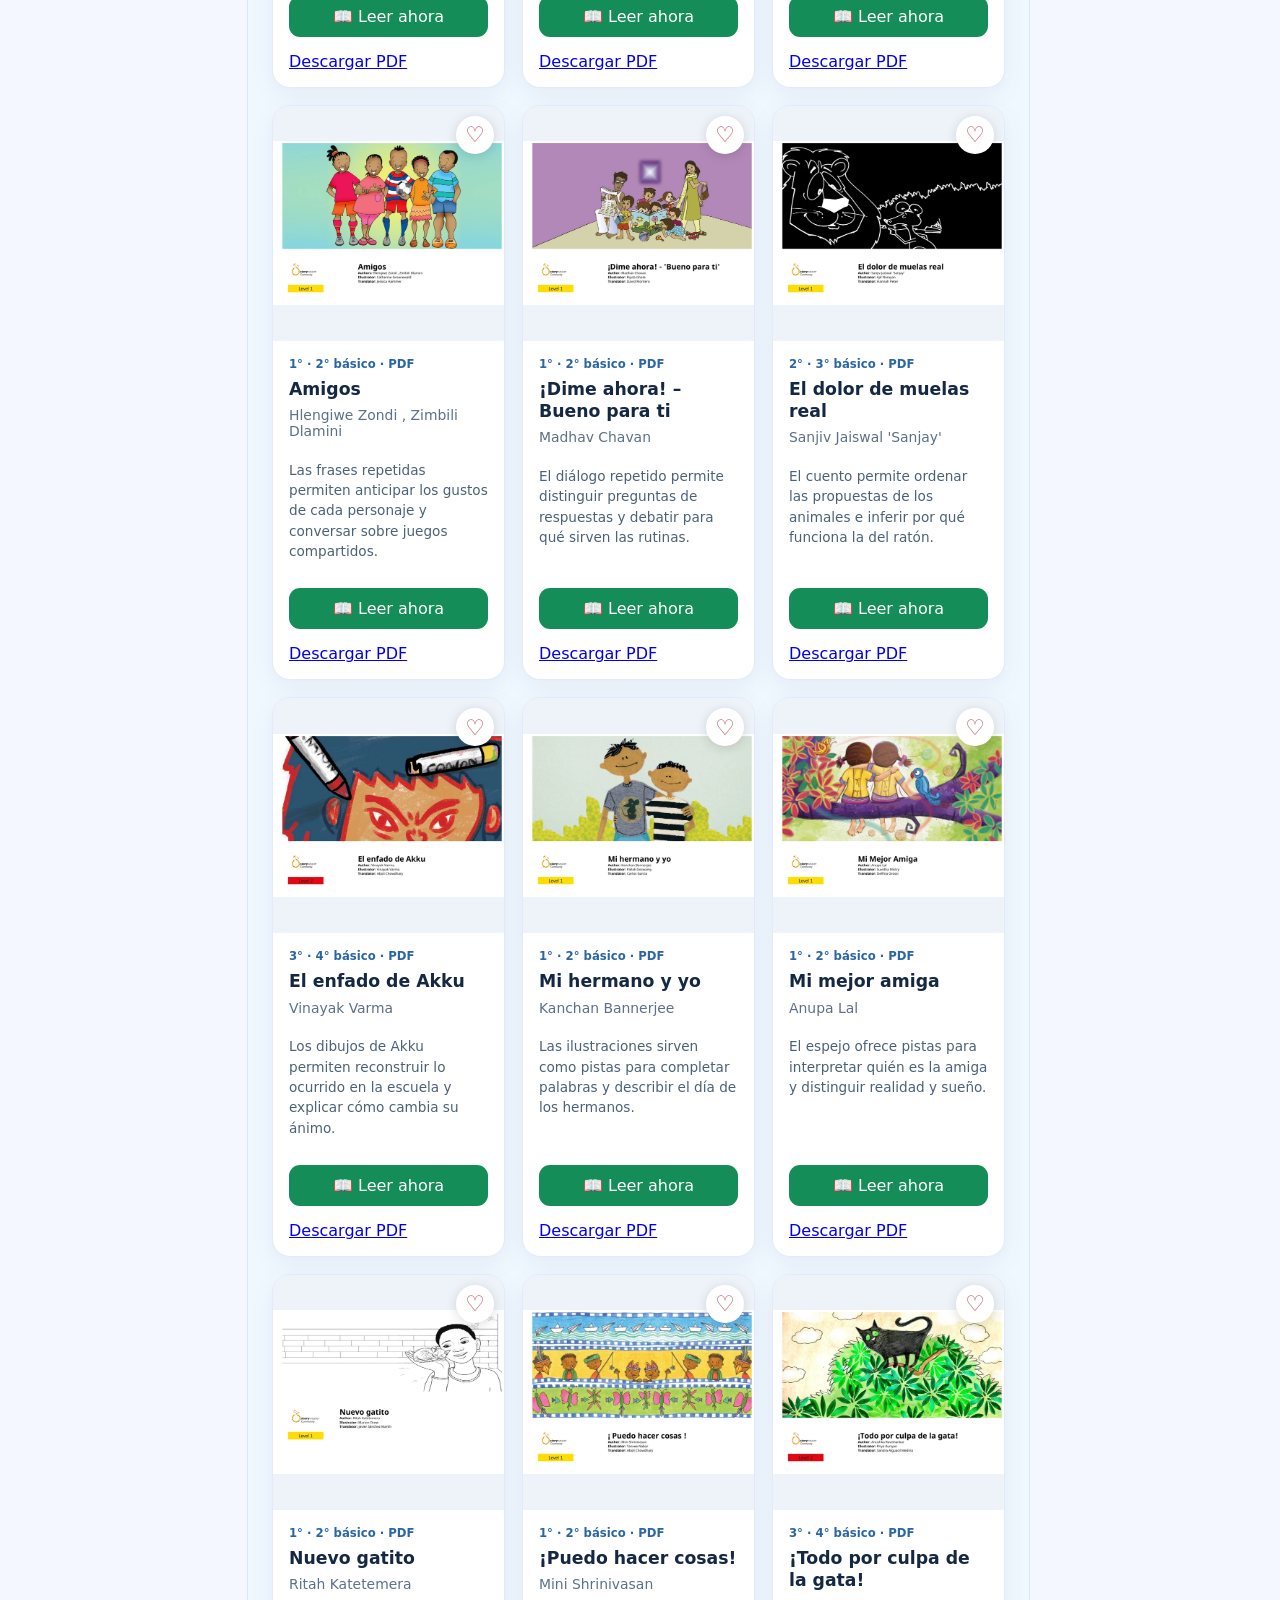
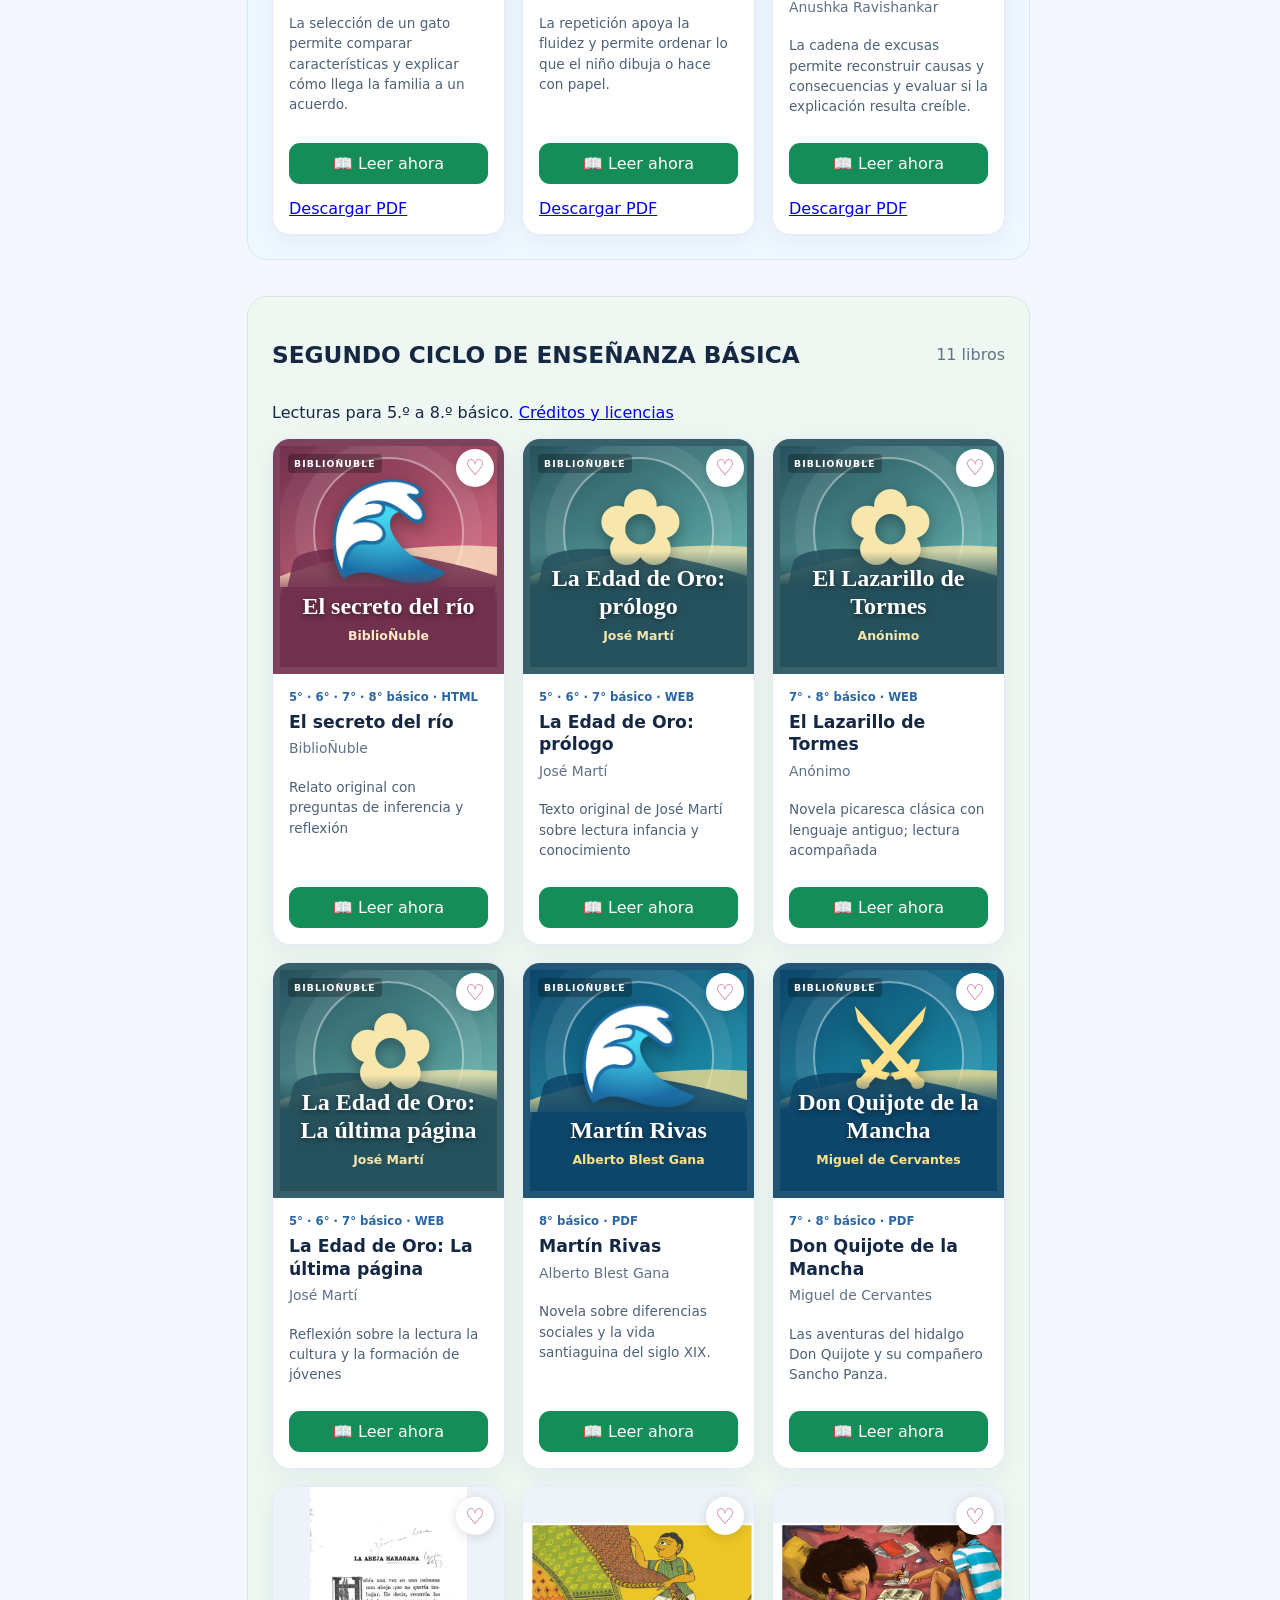
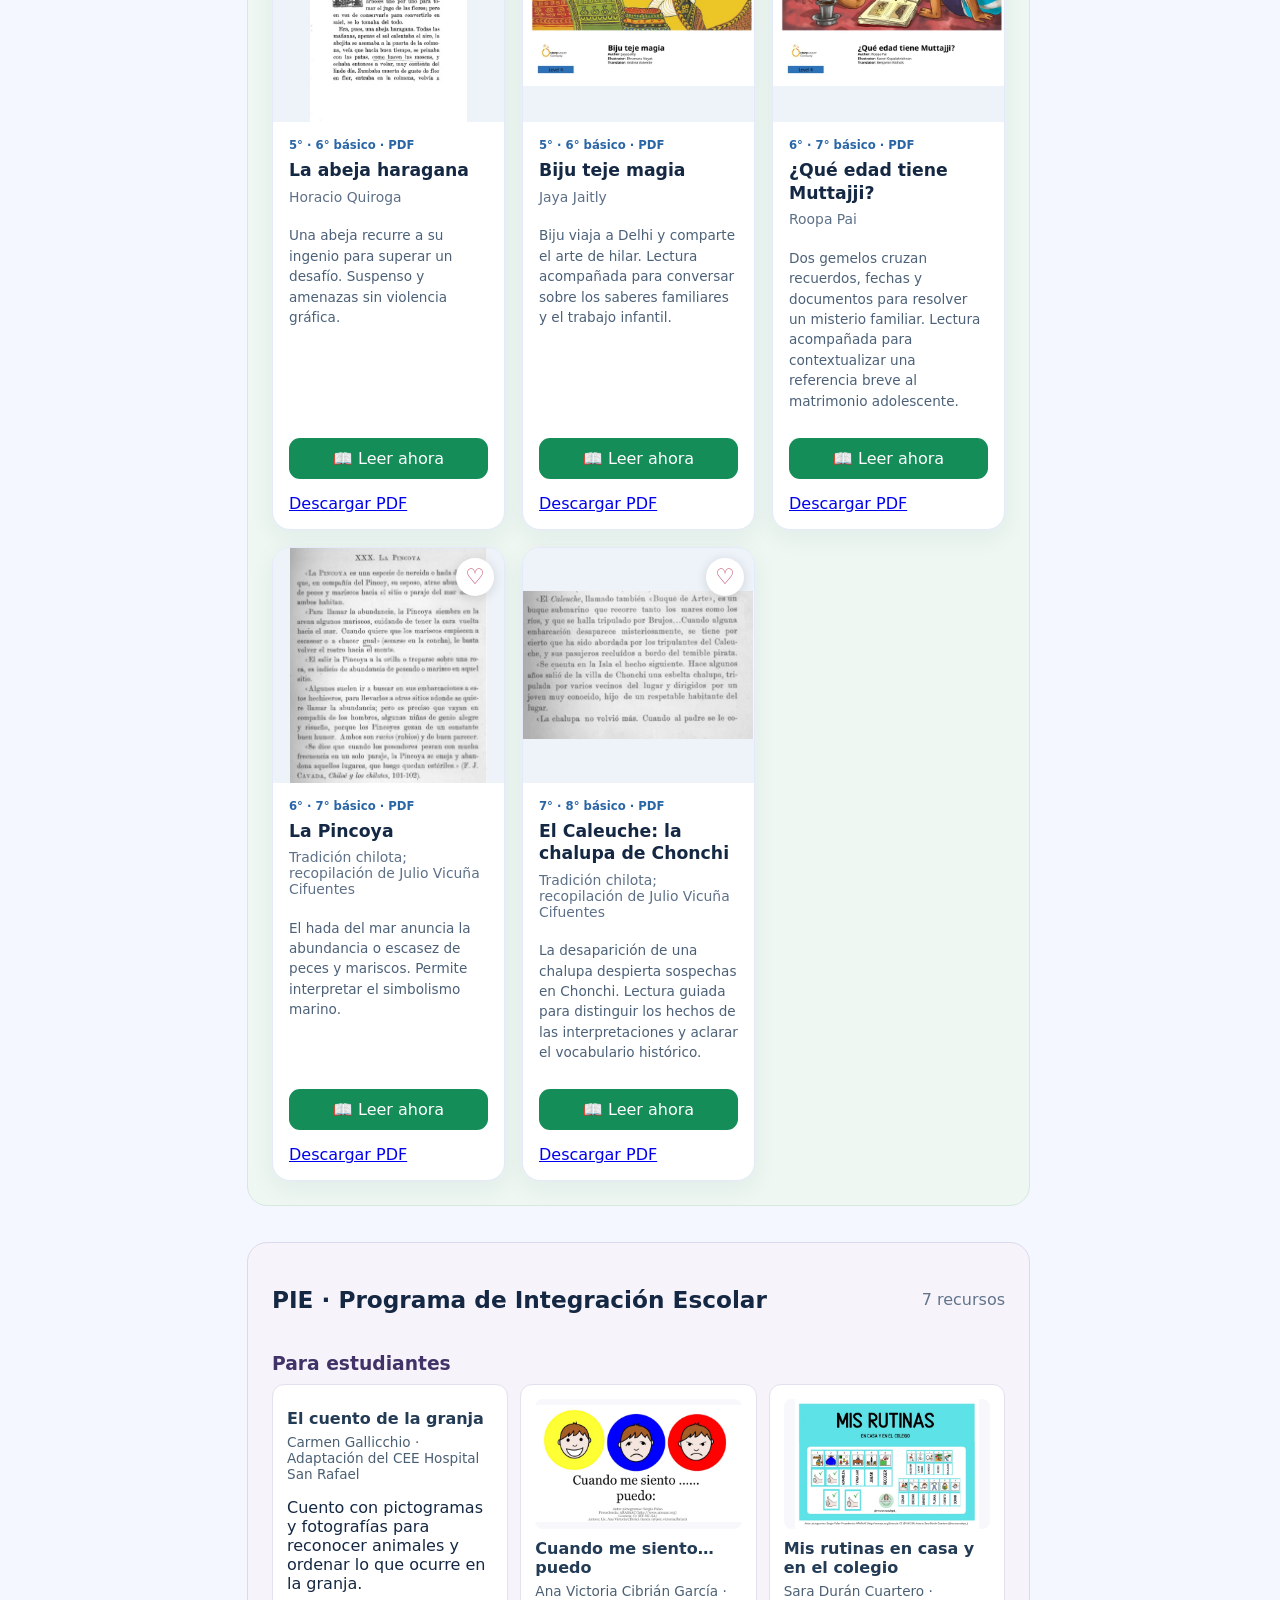
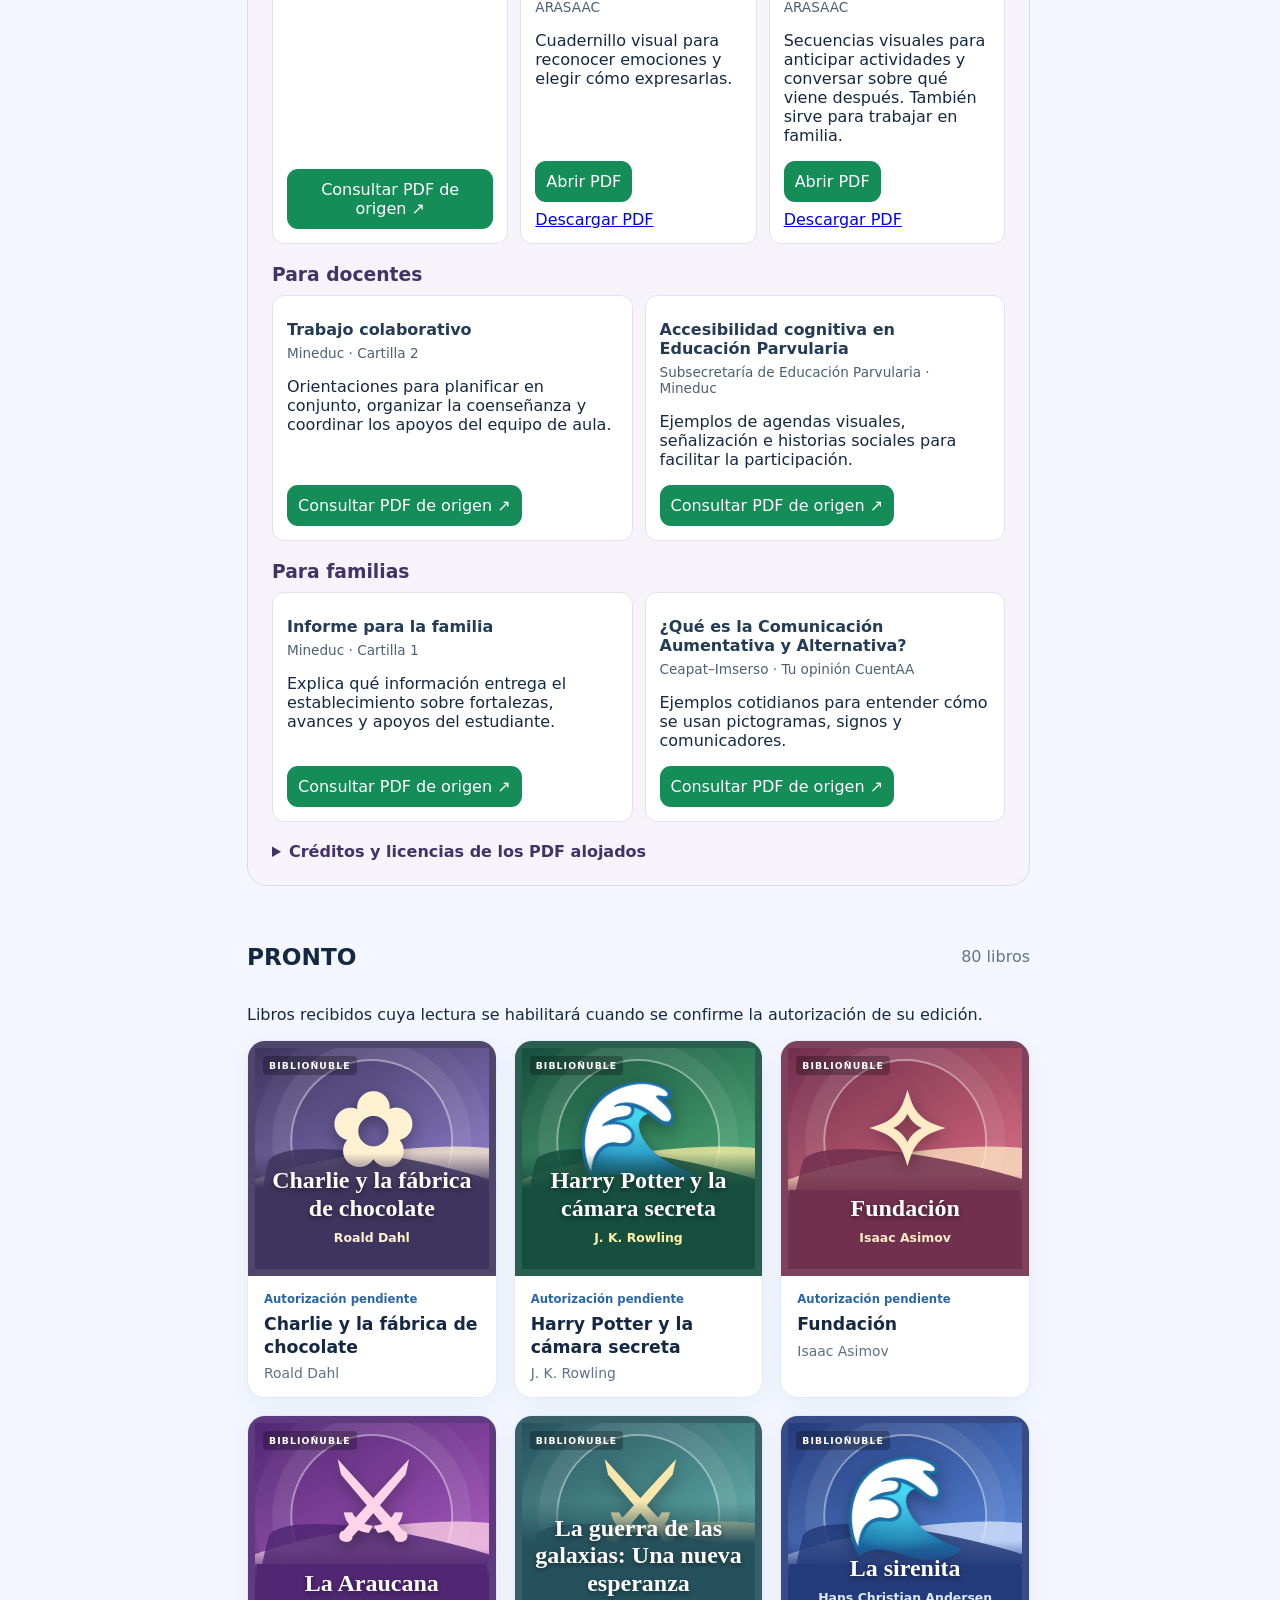
==== commit e9957acf: "Quitar el bloque de etiquetas de la portada" ====
--- a/index.html
+++ b/index.html
@@ -19,7 +19,7 @@
   <a class="read side-jump" href="#noticias-literarias">Actualidad literaria</a>
   <a class="read side-jump" href="#compartir">Compartir</a>
 </nav>
-<div class="chips" id="categories"></div><div class="tools"><label>Curso <select id="course"><option value="">Todos los cursos</option><option value="NT1">Prekínder</option><option value="NT2">Kínder</option><option>1°</option><option>2°</option><option>3°</option><option>4°</option><option>5°</option><option>6°</option><option>7°</option><option>8°</option></select></label><button id="favoritesToggle" class="secondary">♡ Mis favoritos</button></div><p class="notice" id="status" role="status"></p>
+<div class="tools"><label>Curso <select id="course"><option value="">Todos los cursos</option><option value="NT1">Prekínder</option><option value="NT2">Kínder</option><option>1°</option><option>2°</option><option>3°</option><option>4°</option><option>5°</option><option>6°</option><option>7°</option><option>8°</option></select></label><button id="favoritesToggle" class="secondary">♡ Mis favoritos</button></div><p class="notice" id="status" role="status"></p>
 <section id="listos-para-leer" aria-labelledby="ready-title">
   <div class="section-head"><h2 id="ready-title">Libros listos para leer</h2><span id="count"></span></div>
   <div class="books" id="books"><article class="book"><div class="cover"><img class="book-scene" src="./portadas/el-diario-de-un-hominido.webp" alt="Portada de El diario de un homínido"></div><div class="bookbody"><span class="tag">Creaciones estudiantiles · PDF</span><h3>El diario de un homínido</h3><p class="author">Estudiantes autores · Corrección del profesor Miguel Méndez Bravo</p><a class="read" href="./libros/el-diario-de-un-hominido.pdf">Leer ahora</a></div></article></div>
@@ -141,4 +141,4 @@
   </div>
 </aside>
 </div>
-<footer>📖 BiblioÑuble · Escuela Ribera de Ñuble · Chile<div style="margin-top:10px;font-weight:700;text-align:center">Proyecto creado y desarrollado por el profesor Miguel Ángel Méndez Bravo</div></footer><div id="reader" class="reader" hidden role="dialog" aria-modal="true" aria-labelledby="readerTitle"><div class="reader-panel"><div class="reader-bar"><strong id="readerTitle">Lectura</strong><div class="reader-actions"><a id="readerExternal" target="_blank" rel="noopener noreferrer">Abrir lectura ↗</a><button id="readerClose" aria-label="Cerrar lector">✕ Cerrar</button></div></div><iframe id="readerFrame" title="Lector de libros PDF" loading="lazy"></iframe><p class="reader-hint">Si tu dispositivo no muestra la lectura, usa «Abrir lectura» para verlo en el navegador.</p></div></div><script src="config.js?v=6"></script><script src="app.js?v=46" defer></script><script src="./portada.js?v=2" defer></script><script>if('serviceWorker' in navigator){window.addEventListener('load',()=>navigator.serviceWorker.register('./sw.js').catch(err=>console.warn('PWA:',err)))}</script><div id="installHelp" class="install-help" hidden role="dialog" aria-modal="true" aria-labelledby="installHelpTitle"><div class="install-help-card"><button id="installHelpClose" class="install-help-close" type="button" aria-label="Cerrar instrucciones">✕</button><div class="install-help-icon">📲</div><h2 id="installHelpTitle">¡Lleva BiblioÑuble en tu celular!</h2><p id="installHelpSteps">Abre el menú de tu navegador y elige «Añadir a pantalla de inicio».</p><button id="installHelpDone" class="install-help-done" type="button">¡Entendido!</button></div></div></body></html>+<footer>📖 BiblioÑuble · Escuela Ribera de Ñuble · Chile<div style="margin-top:10px;font-weight:700;text-align:center">Proyecto creado y desarrollado por el profesor Miguel Ángel Méndez Bravo</div></footer><div id="reader" class="reader" hidden role="dialog" aria-modal="true" aria-labelledby="readerTitle"><div class="reader-panel"><div class="reader-bar"><strong id="readerTitle">Lectura</strong><div class="reader-actions"><a id="readerExternal" target="_blank" rel="noopener noreferrer">Abrir lectura ↗</a><button id="readerClose" aria-label="Cerrar lector">✕ Cerrar</button></div></div><iframe id="readerFrame" title="Lector de libros PDF" loading="lazy"></iframe><p class="reader-hint">Si tu dispositivo no muestra la lectura, usa «Abrir lectura» para verlo en el navegador.</p></div></div><script src="config.js?v=6"></script><script src="app.js?v=47" defer></script><script src="./portada.js?v=2" defer></script><script>if('serviceWorker' in navigator){window.addEventListener('load',()=>navigator.serviceWorker.register('./sw.js').catch(err=>console.warn('PWA:',err)))}</script><div id="installHelp" class="install-help" hidden role="dialog" aria-modal="true" aria-labelledby="installHelpTitle"><div class="install-help-card"><button id="installHelpClose" class="install-help-close" type="button" aria-label="Cerrar instrucciones">✕</button><div class="install-help-icon">📲</div><h2 id="installHelpTitle">¡Lleva BiblioÑuble en tu celular!</h2><p id="installHelpSteps">Abre el menú de tu navegador y elige «Añadir a pantalla de inicio».</p><button id="installHelpDone" class="install-help-done" type="button">¡Entendido!</button></div></div></body></html>
